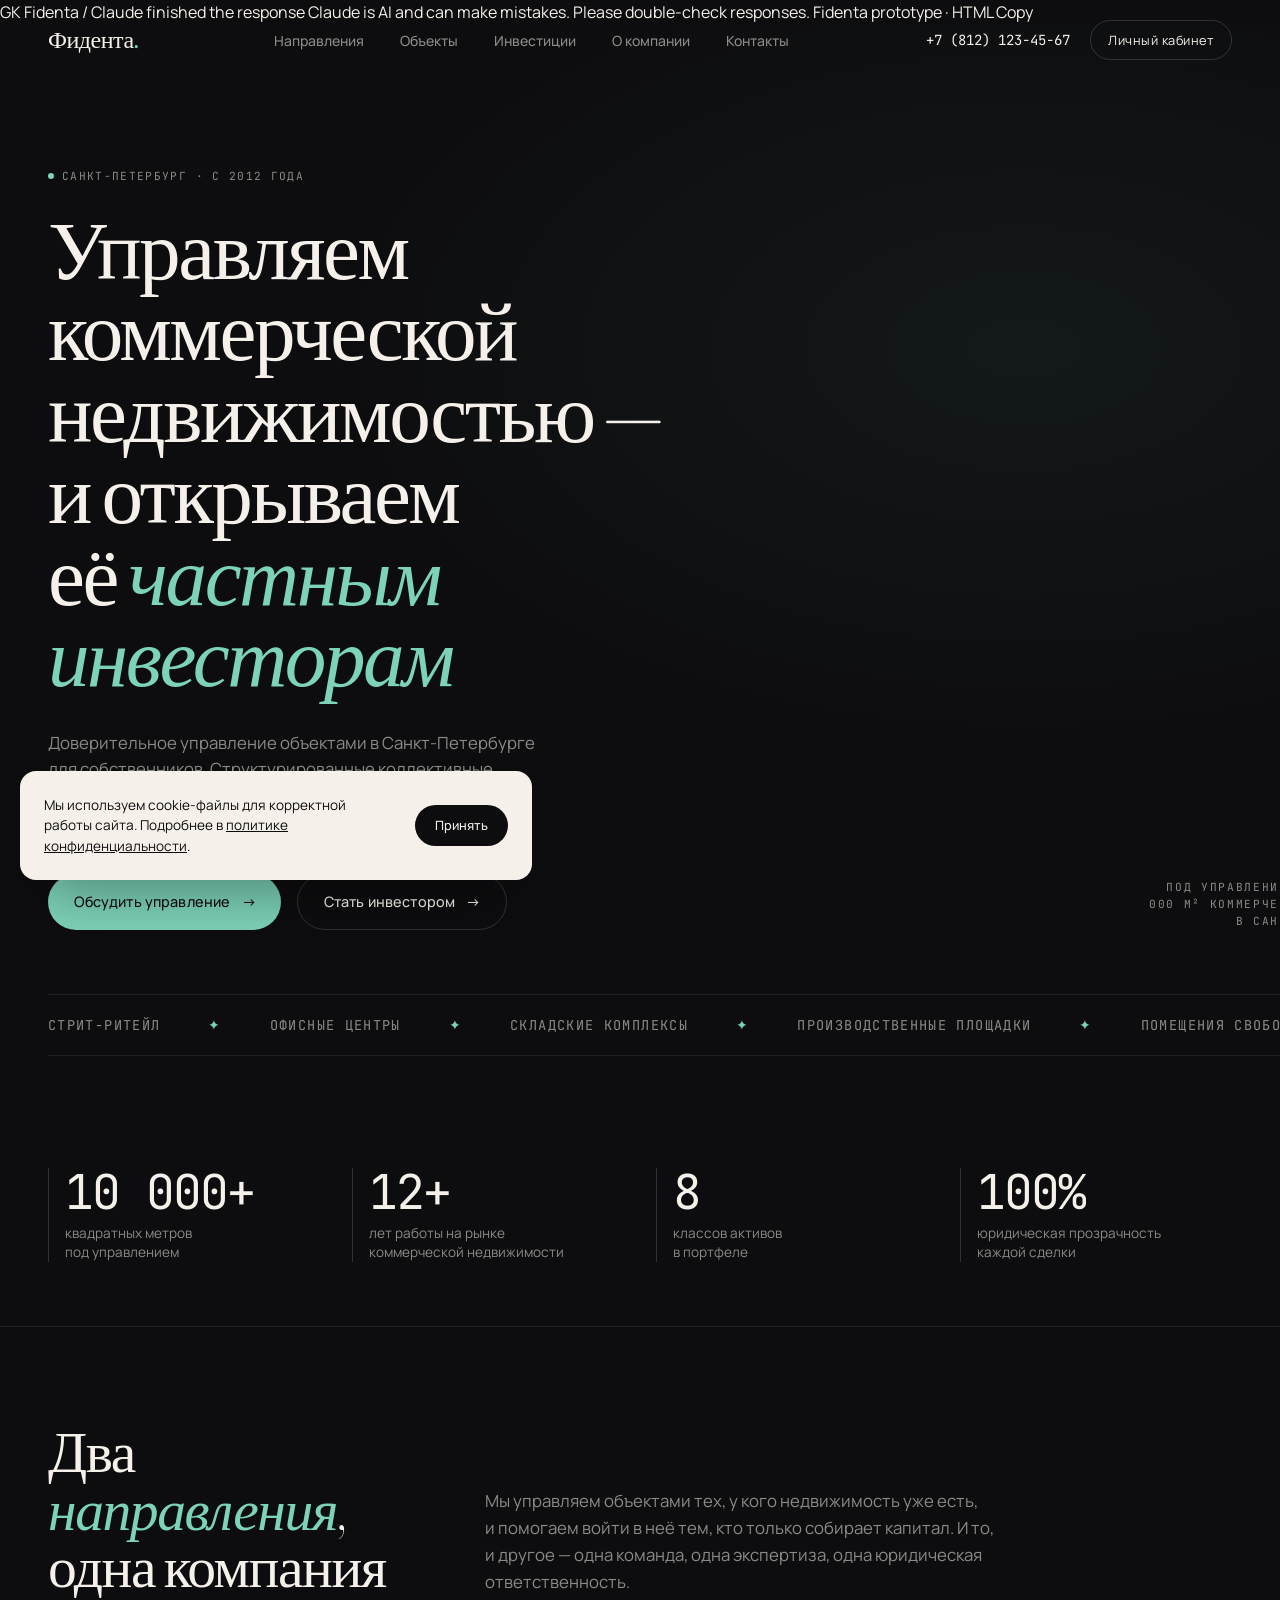
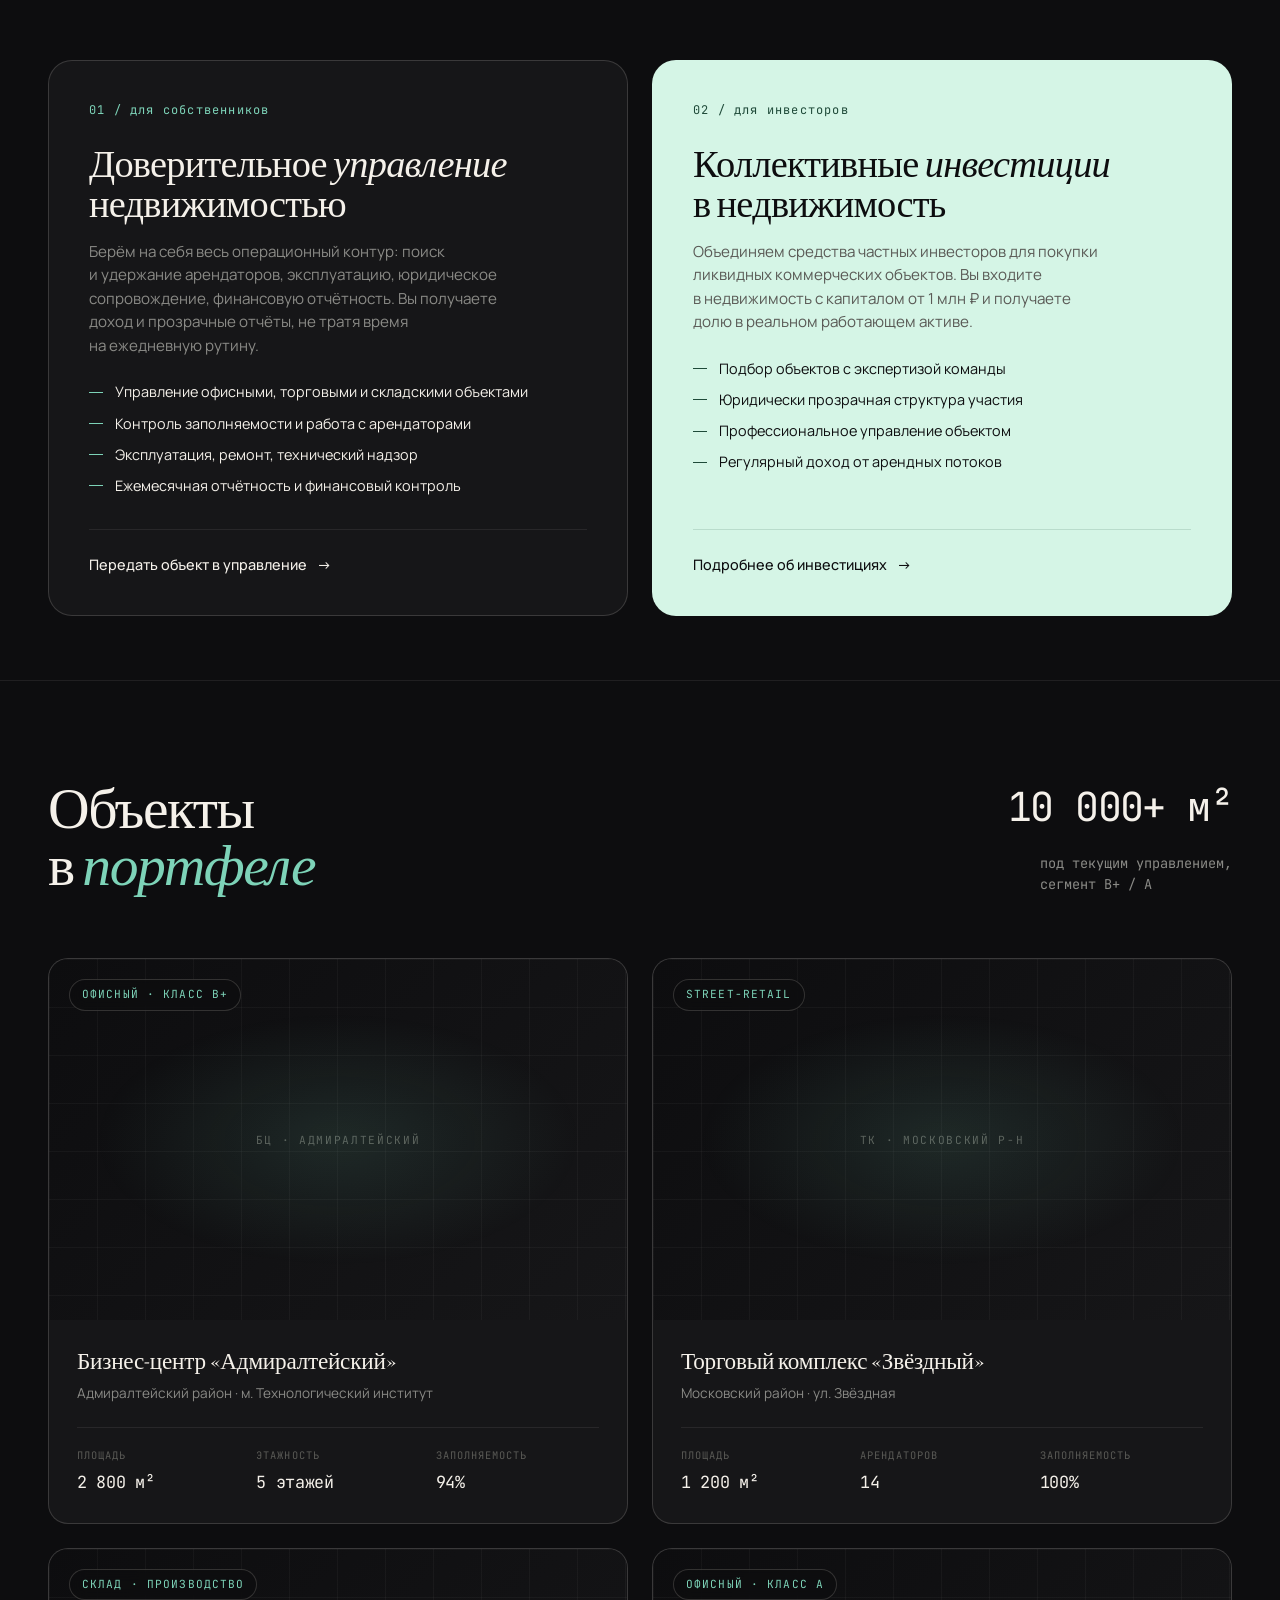
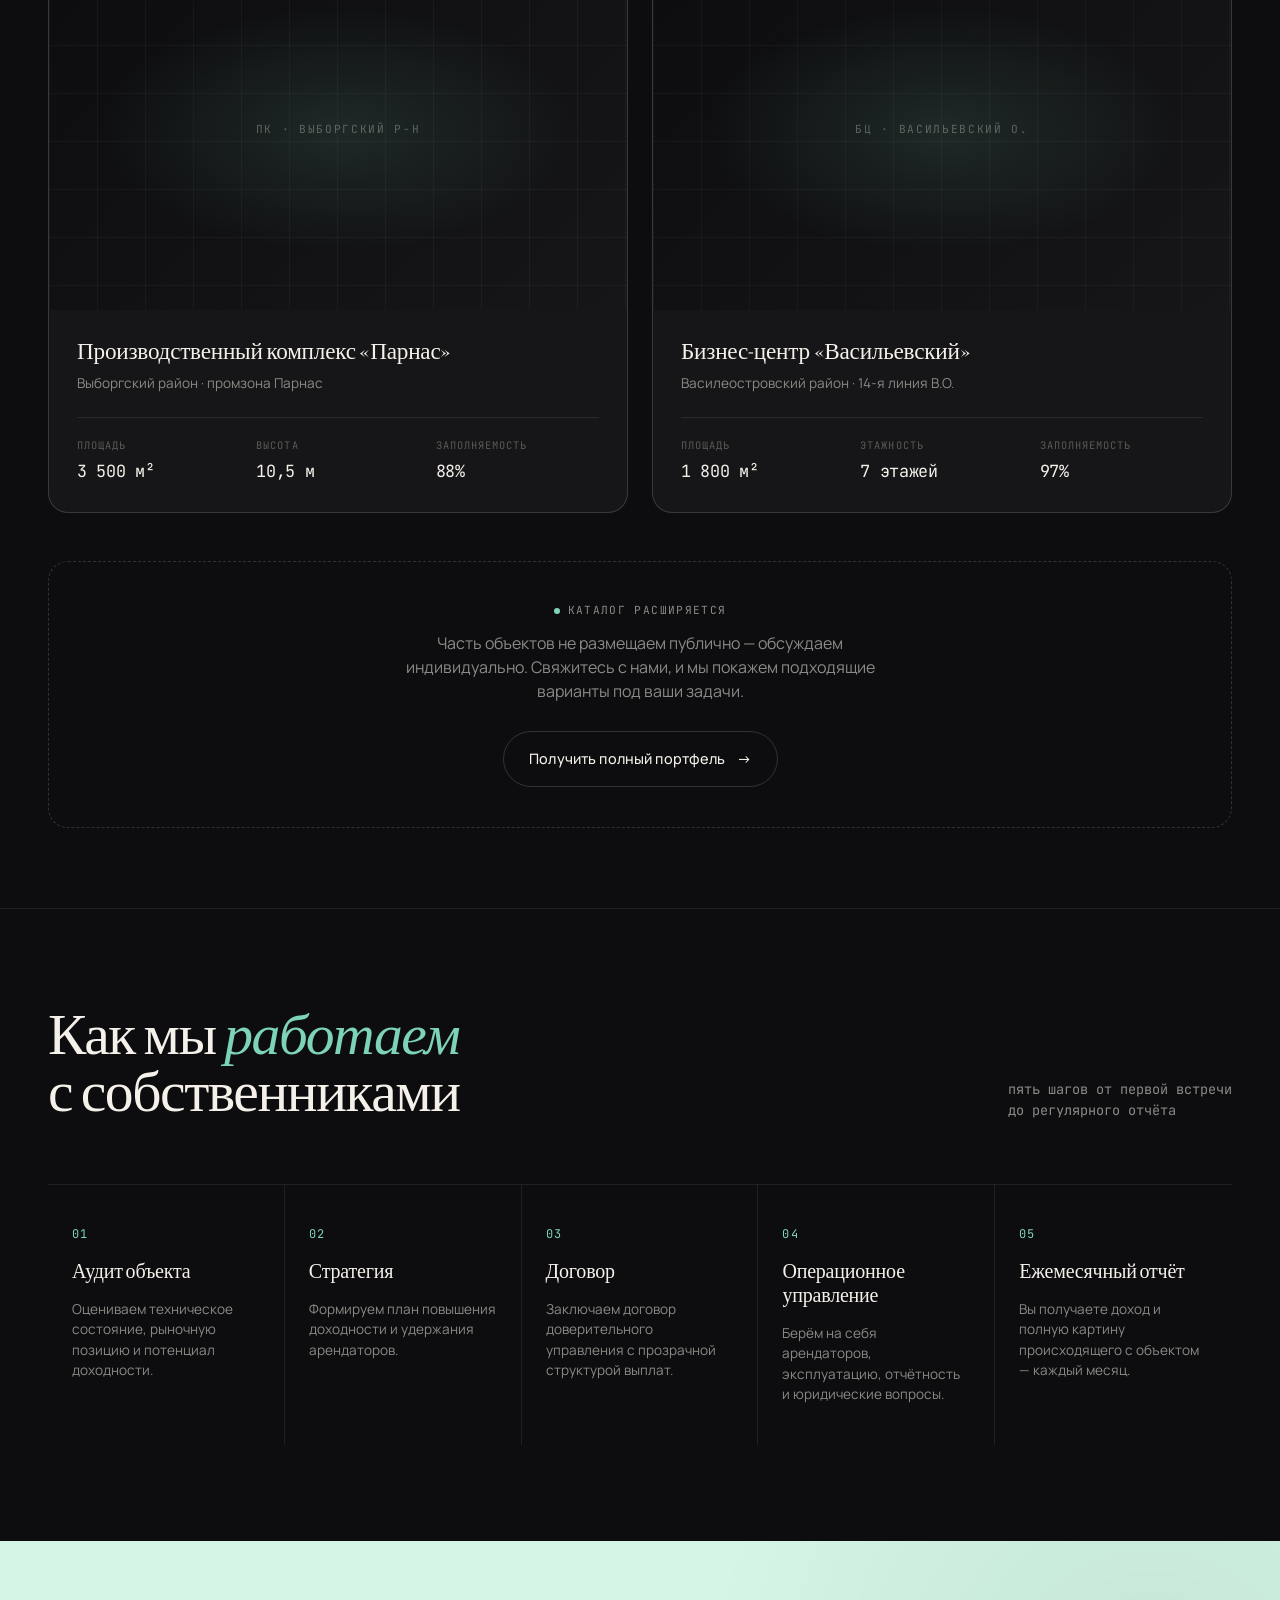
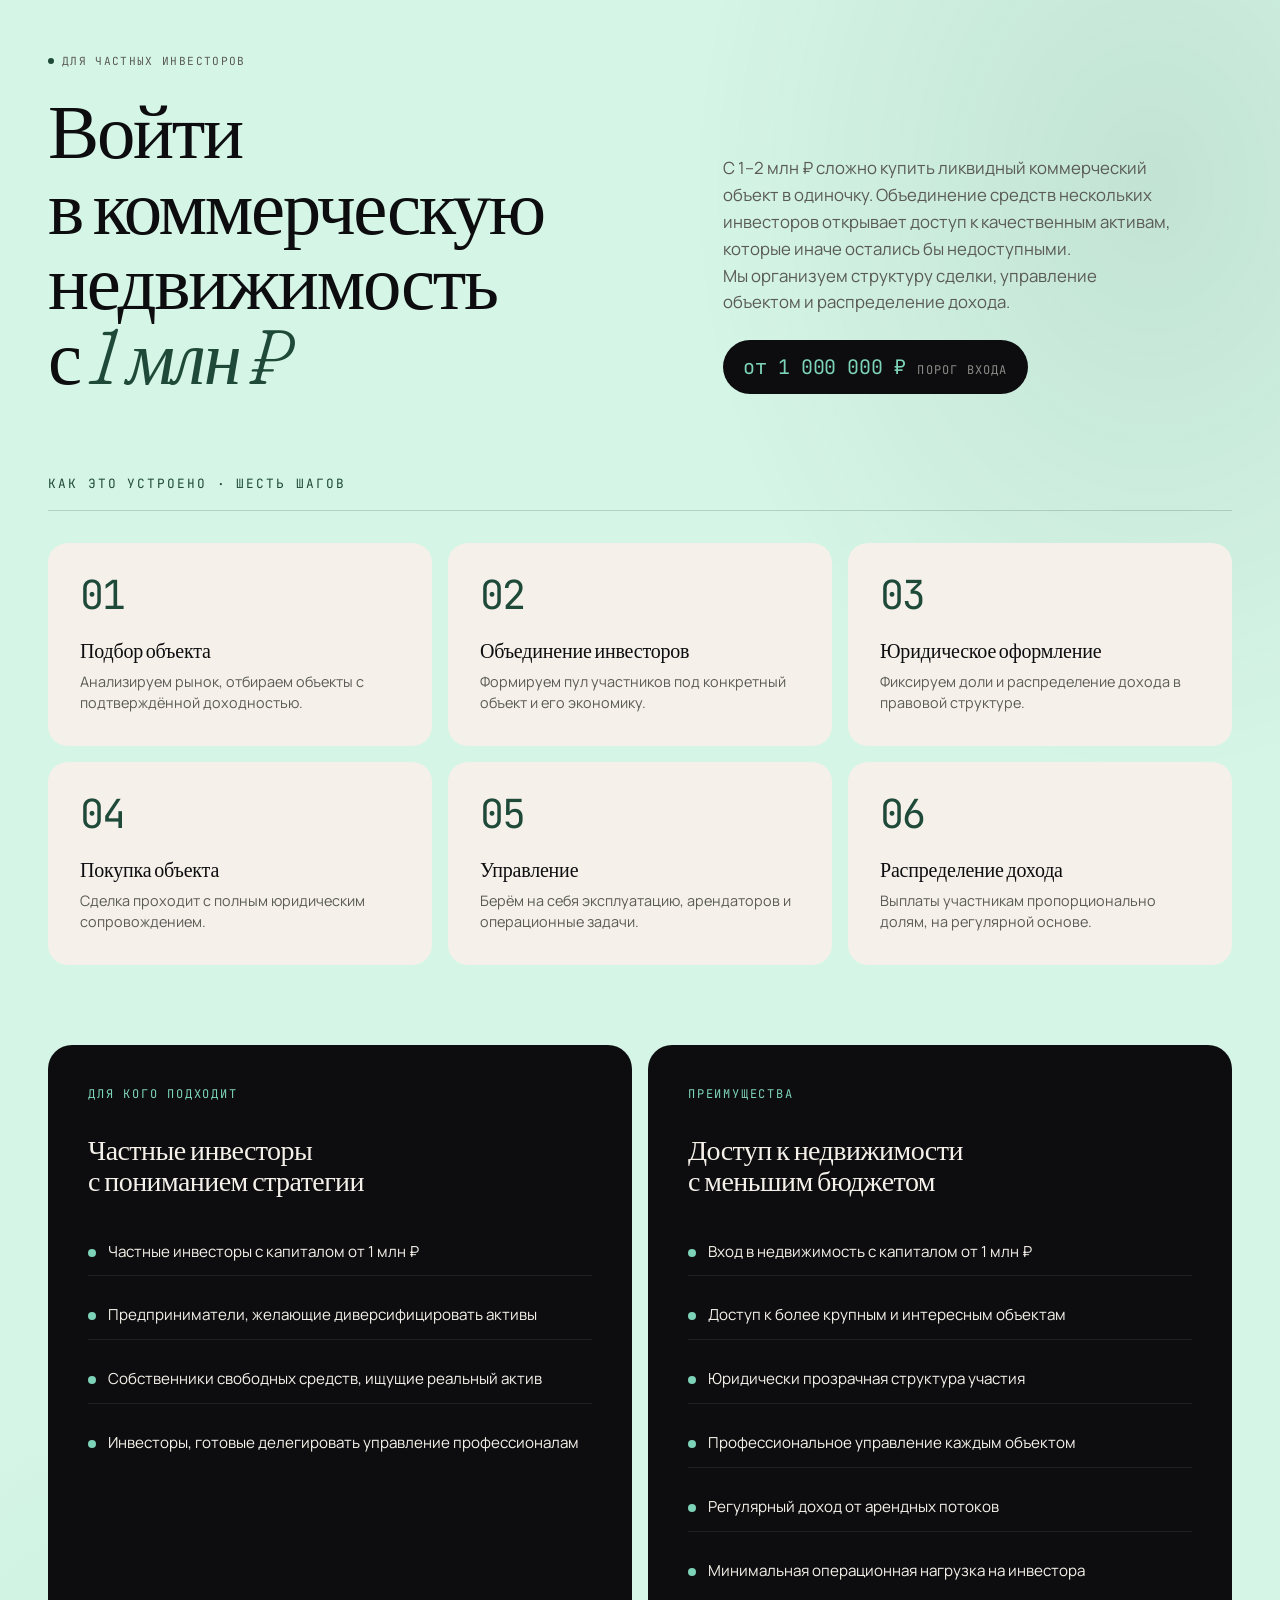
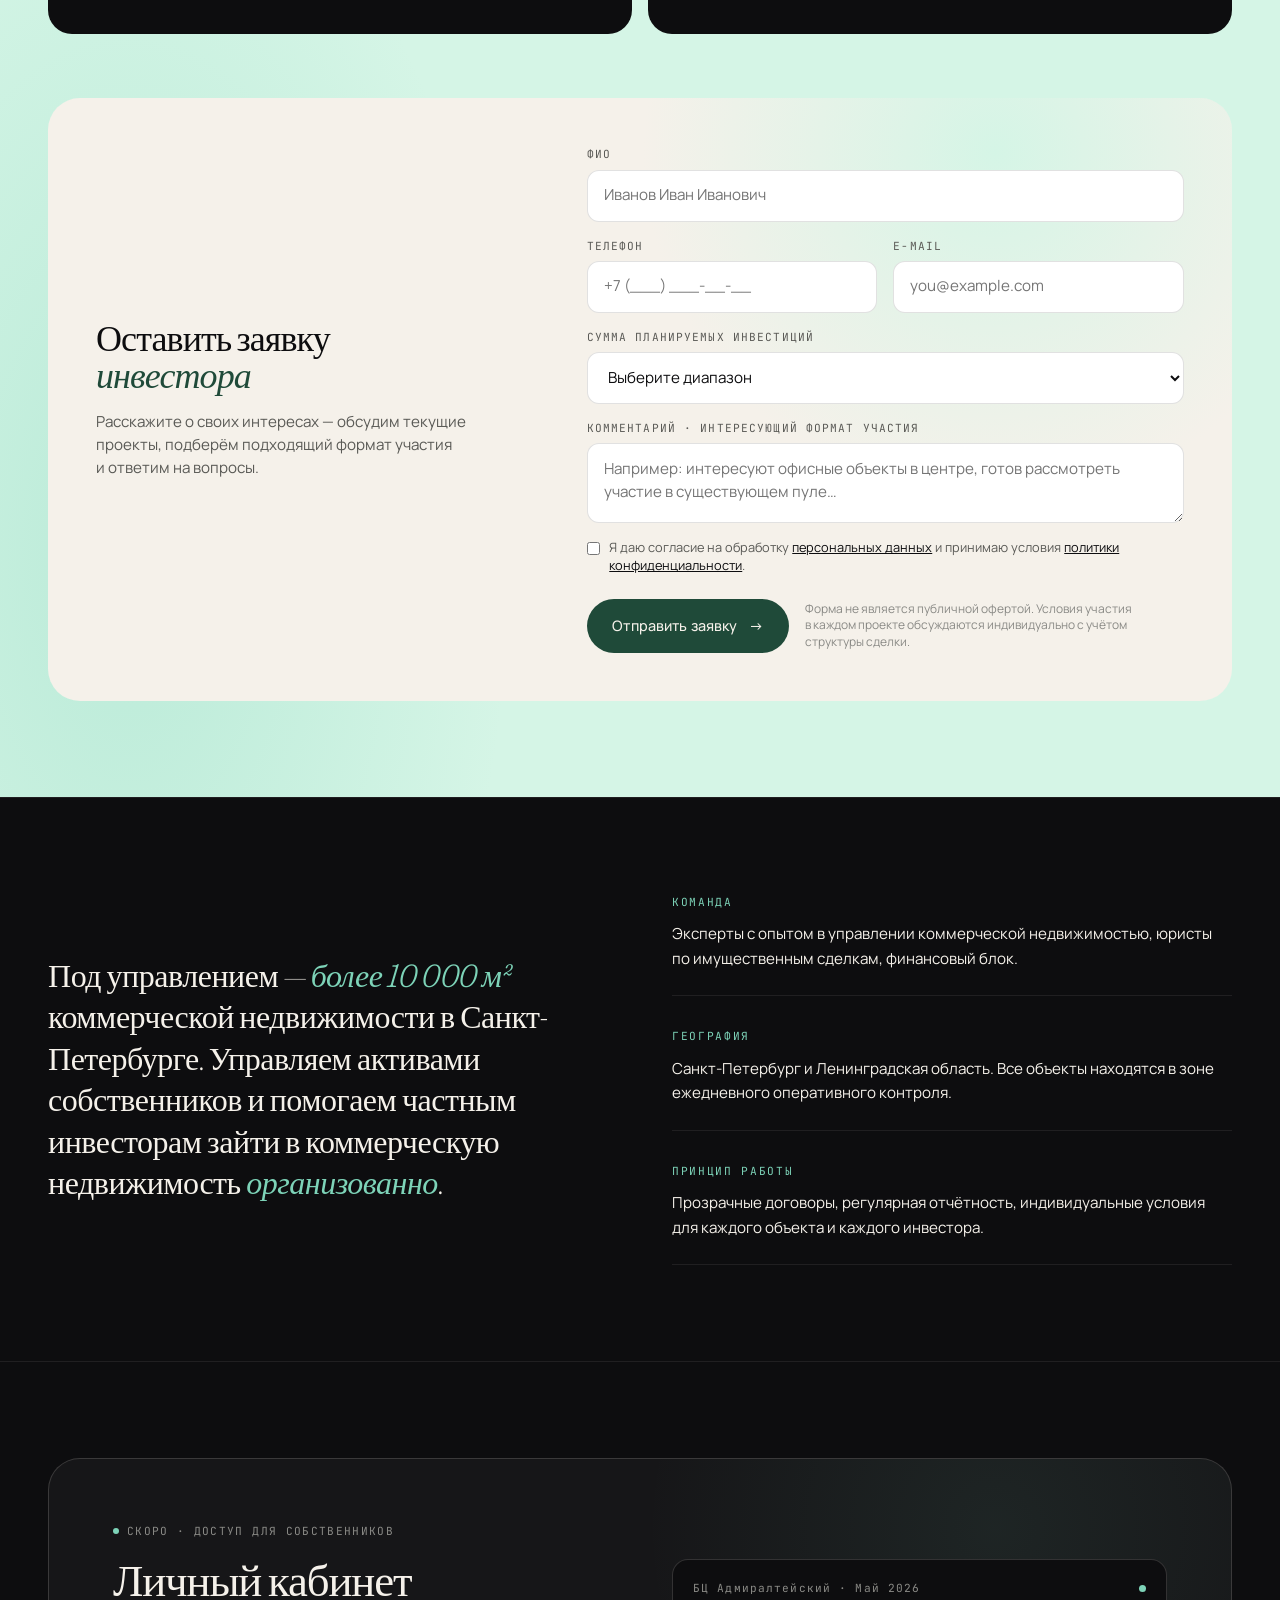
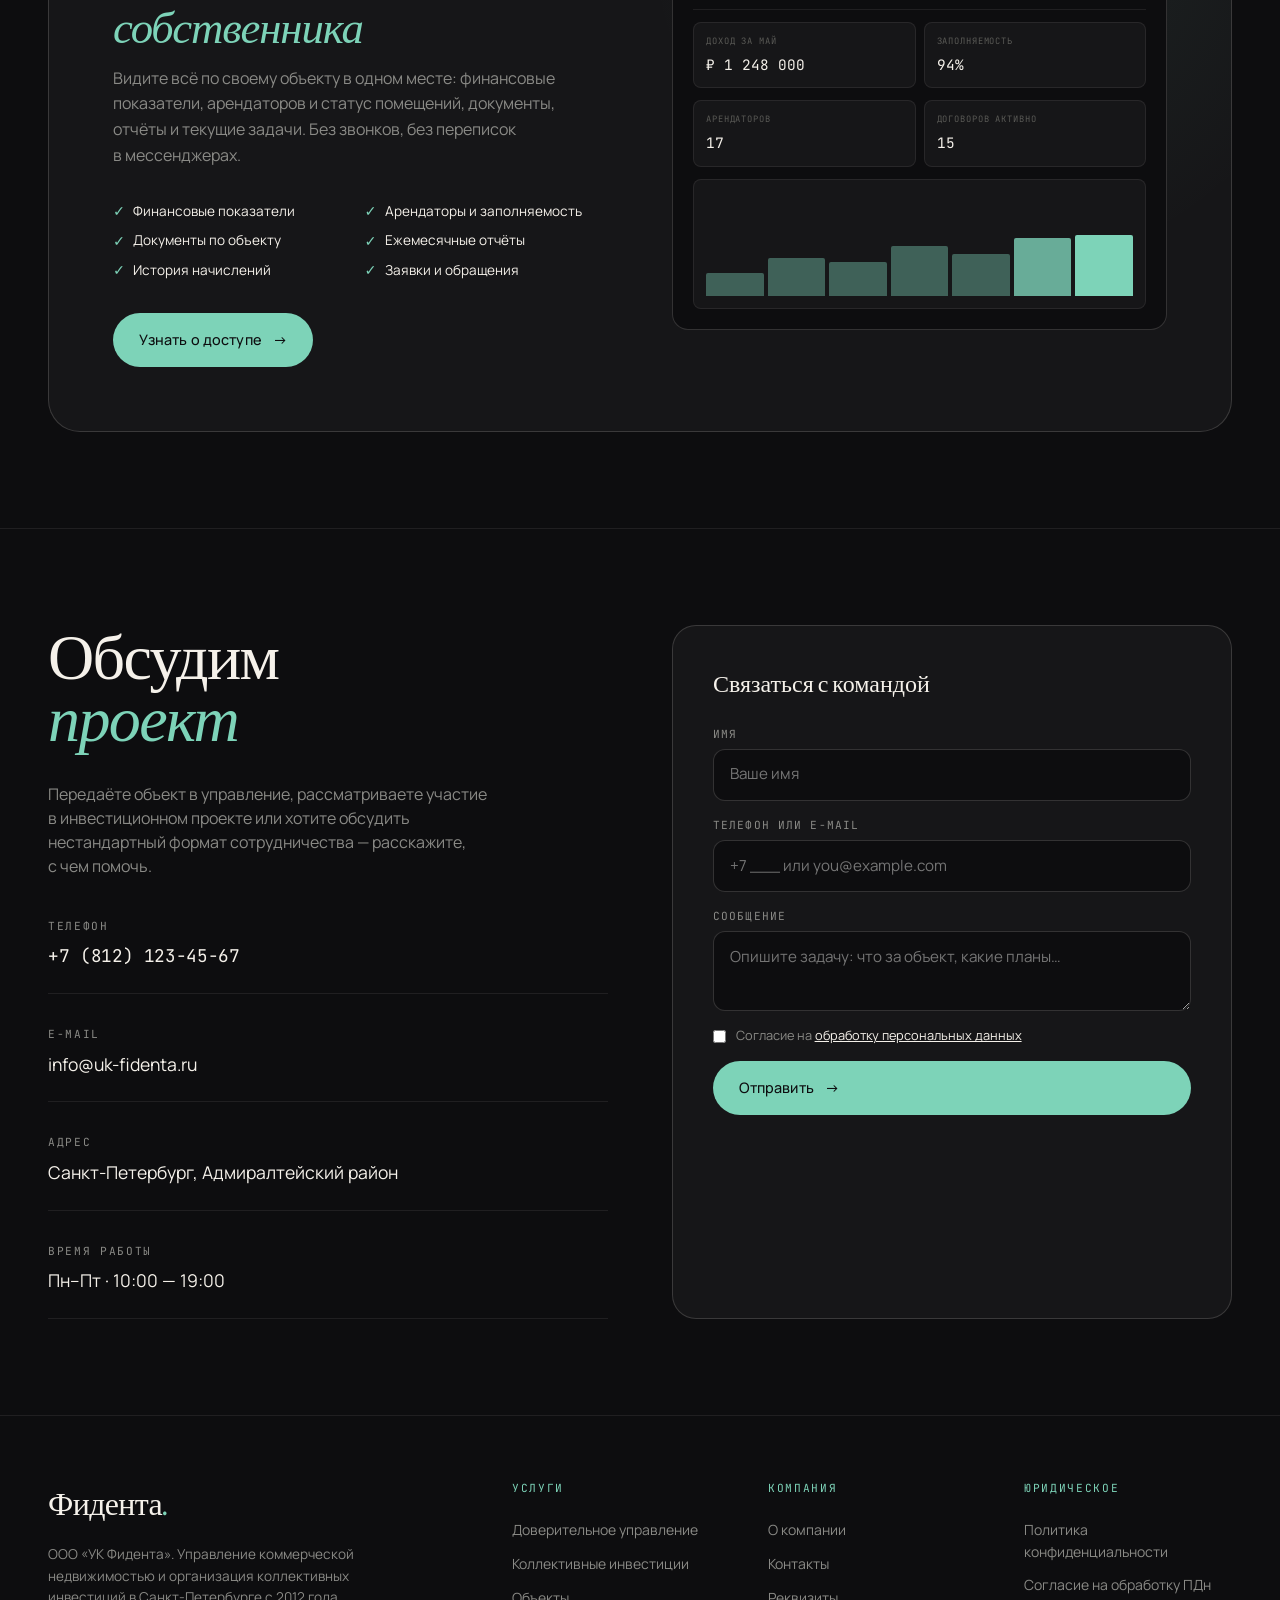
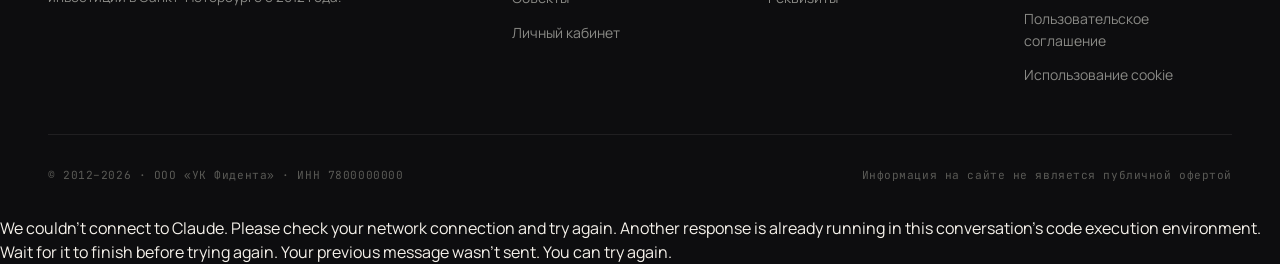
==== index.html @ 789eb93a "Add files via upload" ====
GK Fidenta
/
Claude finished the response





Claude is AI and can make mistakes. Please double-check responses.
Fidenta prototype · HTML
Copy

<!DOCTYPE html>
<html lang="ru">
<head>
<meta charset="UTF-8">
<meta name="viewport" content="width=device-width, initial-scale=1.0">
<title>Фидента — управление и инвестиции в коммерческую недвижимость СПб</title>
<meta name="description" content="ООО «УК Фидента». Доверительное управление коммерческой недвижимостью в Санкт-Петербурге. Под управлением — более 10 000 м². Коллективные инвестиции в недвижимость от 1 млн ₽.">
 
<link rel="preconnect" href="https://fonts.googleapis.com">
<link rel="preconnect" href="https://fonts.gstatic.com" crossorigin>
<link href="https://fonts.googleapis.com/css2?family=Fraunces:opsz,wght,SOFT@9..144,300..900,0..100&family=Manrope:wght@300;400;500;600;700&family=JetBrains+Mono:wght@400;500&display=swap" rel="stylesheet">
 
<style>
/* ============================================
   DESIGN TOKENS
   ============================================ */
:root {
  /* Base palette */
  --coal: #0d0d0f;
  --coal-soft: #161618;
  --coal-line: rgba(245, 241, 234, 0.08);
  --coal-line-strong: rgba(245, 241, 234, 0.16);
 
  --paper: #f5f1ea;
  --paper-dim: #ebe5d9;
  --paper-line: rgba(13, 13, 15, 0.1);
 
  /* Text */
  --fg-on-coal: #f5f1ea;
  --fg-on-coal-muted: #8a8a86;
  --fg-on-coal-dim: #5a5a56;
 
  --fg-on-paper: #0d0d0f;
  --fg-on-paper-muted: #5a5a56;
  --fg-on-paper-dim: #8a8a86;
 
  /* Mint accent */
  --mint: #B8F2D7;
  --mint-strong: #7DD3B8;
  --mint-deep: #1F4A39;
  --mint-bg: #d5f5e6;
 
  /* Typography */
  --font-display: 'Fraunces', Georgia, serif;
  --font-text: 'Manrope', system-ui, sans-serif;
  --font-mono: 'JetBrains Mono', 'Courier New', monospace;
 
  /* Sizing */
  --gutter: clamp(1.25rem, 4vw, 3rem);
  --max: 1440px;
}
 
/* ============================================
   RESET & BASE
   ============================================ */
*, *::before, *::after { box-sizing: border-box; margin: 0; padding: 0; }
html { scroll-behavior: smooth; -webkit-font-smoothing: antialiased; -moz-osx-font-smoothing: grayscale; }
body {
  font-family: var(--font-text);
  font-weight: 400;
  background: var(--coal);
  color: var(--fg-on-coal);
  line-height: 1.5;
  overflow-x: hidden;
}
img, svg { max-width: 100%; display: block; }
a { color: inherit; text-decoration: none; }
button { font: inherit; cursor: pointer; border: none; background: none; color: inherit; }
input, textarea { font: inherit; }
 
/* ============================================
   UTILITIES
   ============================================ */
.container { max-width: var(--max); margin: 0 auto; padding: 0 var(--gutter); }
.mono { font-family: var(--font-mono); font-feature-settings: "tnum" 1; letter-spacing: -0.02em; }
.serif { font-family: var(--font-display); }
 
.tag {
  display: inline-flex; align-items: center; gap: 0.5rem;
  font-family: var(--font-mono);
  font-size: 0.7rem;
  letter-spacing: 0.12em;
  text-transform: uppercase;
  color: var(--fg-on-coal-muted);
}
.tag::before {
  content: ""; width: 6px; height: 6px; border-radius: 50%;
  background: var(--mint-strong);
}
.tag--dark { color: var(--fg-on-paper-muted); }
.tag--dark::before { background: var(--mint-deep); }
 
/* ============================================
   FADE-IN ANIMATION (Intersection)
   ============================================ */
.reveal { opacity: 0; transform: translateY(24px); transition: opacity 0.9s cubic-bezier(0.16, 1, 0.3, 1), transform 0.9s cubic-bezier(0.16, 1, 0.3, 1); }
.reveal.is-visible { opacity: 1; transform: translateY(0); }
.reveal-delay-1 { transition-delay: 0.1s; }
.reveal-delay-2 { transition-delay: 0.2s; }
.reveal-delay-3 { transition-delay: 0.3s; }
.reveal-delay-4 { transition-delay: 0.4s; }
 
/* ============================================
   NAV
   ============================================ */
.nav {
  position: fixed; top: 0; left: 0; right: 0; z-index: 100;
  padding: 1.25rem var(--gutter);
  display: flex; align-items: center; justify-content: space-between;
  transition: background 0.4s ease, backdrop-filter 0.4s ease, padding 0.4s ease;
}
.nav.is-scrolled {
  background: rgba(13, 13, 15, 0.92);
  backdrop-filter: blur(20px);
  -webkit-backdrop-filter: blur(20px);
  padding: 1rem var(--gutter);
  border-bottom: 1px solid var(--coal-line);
}
.nav__logo {
  font-family: var(--font-display);
  font-weight: 500;
  font-size: 1.5rem;
  letter-spacing: -0.02em;
  font-variation-settings: "opsz" 144, "SOFT" 0;
}
.nav__logo span { color: var(--mint-strong); }
.nav__menu { display: flex; gap: 2.25rem; align-items: center; }
.nav__link {
  font-size: 0.875rem;
  color: var(--fg-on-coal-muted);
  font-weight: 500;
  position: relative;
  padding: 0.25rem 0;
  transition: color 0.25s ease;
}
.nav__link:hover { color: var(--fg-on-coal); }
.nav__link::after {
  content: "";
  position: absolute; bottom: 0; left: 0;
  width: 0; height: 1px;
  background: var(--mint-strong);
  transition: width 0.3s ease;
}
.nav__link:hover::after { width: 100%; }
.nav__right { display: flex; gap: 1.25rem; align-items: center; }
.nav__phone {
  font-family: var(--font-mono);
  font-size: 0.875rem;
  color: var(--fg-on-coal);
}
.nav__cta {
  padding: 0.6rem 1.1rem;
  border: 1px solid var(--coal-line-strong);
  border-radius: 100px;
  font-size: 0.8rem;
  letter-spacing: 0.04em;
  transition: all 0.3s ease;
}
.nav__cta:hover { background: var(--mint-strong); color: var(--coal); border-color: var(--mint-strong); }
 
.nav__burger { display: none; }
 
@media (max-width: 980px) {
  .nav__menu, .nav__phone { display: none; }
  .nav__burger {
    display: flex; flex-direction: column; gap: 5px; padding: 0.5rem;
  }
  .nav__burger span { width: 22px; height: 1.5px; background: var(--fg-on-coal); }
}
 
/* ============================================
   HERO
   ============================================ */
.hero {
  min-height: 100vh;
  padding-top: 7rem;
  padding-bottom: 3rem;
  display: flex; flex-direction: column; justify-content: space-between;
  position: relative;
  overflow: hidden;
}
.hero::before {
  content: ""; position: absolute; inset: 0;
  background: radial-gradient(ellipse 90% 60% at 80% 30%, rgba(125, 211, 184, 0.06), transparent 60%);
  pointer-events: none;
}
.hero__top {
  display: grid;
  grid-template-columns: 1.2fr 1fr;
  gap: 4rem;
  padding-top: 2rem;
  position: relative;
  z-index: 2;
}
.hero__headline {
  font-family: var(--font-display);
  font-weight: 300;
  font-size: clamp(2.5rem, 6.5vw, 6rem);
  line-height: 0.98;
  letter-spacing: -0.03em;
  font-variation-settings: "opsz" 144, "SOFT" 50;
}
.hero__headline em {
  font-style: italic;
  font-weight: 300;
  font-variation-settings: "opsz" 144, "SOFT" 100;
  color: var(--mint-strong);
}
.hero__sub {
  margin-top: 2rem;
  font-size: 1.05rem;
  line-height: 1.55;
  color: var(--fg-on-coal-muted);
  max-width: 32rem;
}
.hero__cta-row {
  margin-top: 2.5rem;
  display: flex; gap: 1rem; flex-wrap: wrap;
}
.btn {
  display: inline-flex; align-items: center; gap: 0.7rem;
  padding: 1rem 1.6rem;
  border-radius: 100px;
  font-size: 0.9rem;
  font-weight: 500;
  letter-spacing: 0.01em;
  transition: all 0.35s cubic-bezier(0.16, 1, 0.3, 1);
  position: relative;
  overflow: hidden;
}
.btn--primary { background: var(--mint-strong); color: var(--coal); }
.btn--primary:hover { background: var(--mint); transform: translateY(-2px); box-shadow: 0 12px 32px -8px rgba(125, 211, 184, 0.4); }
.btn--ghost { border: 1px solid var(--coal-line-strong); color: var(--fg-on-coal); }
.btn--ghost:hover { background: var(--fg-on-coal); color: var(--coal); border-color: var(--fg-on-coal); }
.btn__arrow { display: inline-block; transition: transform 0.3s ease; }
.btn:hover .btn__arrow { transform: translateX(4px); }
 
.hero__counter {
  display: flex; flex-direction: column; align-items: flex-end; justify-content: flex-end;
  text-align: right;
}
.hero__counter-num {
  font-family: var(--font-mono);
  font-weight: 500;
  font-size: clamp(3rem, 9vw, 8rem);
  letter-spacing: -0.06em;
  line-height: 1;
  color: var(--fg-on-coal);
}
.hero__counter-num sup {
  font-size: 0.4em;
  color: var(--mint-strong);
  vertical-align: super;
  margin-left: 0.1em;
}
.hero__counter-label {
  margin-top: 1rem;
  font-family: var(--font-mono);
  font-size: 0.7rem;
  letter-spacing: 0.15em;
  text-transform: uppercase;
  color: var(--fg-on-coal-muted);
  max-width: 16rem;
}
 
@media (max-width: 860px) {
  .hero__top { grid-template-columns: 1fr; gap: 3rem; }
  .hero__counter { align-items: flex-start; text-align: left; }
}
 
/* MARQUEE */
.marquee {
  position: relative; z-index: 2;
  margin-top: 4rem;
  padding: 1.25rem 0;
  border-top: 1px solid var(--coal-line);
  border-bottom: 1px solid var(--coal-line);
  overflow: hidden;
  display: flex;
  white-space: nowrap;
}
.marquee__track {
  display: flex; gap: 3rem;
  animation: marquee 40s linear infinite;
  flex-shrink: 0;
}
.marquee__item {
  font-family: var(--font-mono);
  font-size: 0.85rem;
  letter-spacing: 0.1em;
  text-transform: uppercase;
  color: var(--fg-on-coal-muted);
  display: flex; align-items: center; gap: 3rem;
}
.marquee__item::after {
  content: "✦";
  color: var(--mint-strong);
}
@keyframes marquee {
  from { transform: translateX(0); }
  to { transform: translateX(-50%); }
}
 
/* ============================================
   STATS BAR
   ============================================ */
.stats {
  padding: 4rem 0;
  border-bottom: 1px solid var(--coal-line);
}
.stats__grid {
  display: grid;
  grid-template-columns: repeat(4, 1fr);
  gap: 2rem;
}
.stat {
  display: flex; flex-direction: column; gap: 0.5rem;
  padding-left: 1rem;
  border-left: 1px solid var(--coal-line-strong);
}
.stat__num {
  font-family: var(--font-mono);
  font-size: clamp(2rem, 4vw, 3rem);
  letter-spacing: -0.04em;
  line-height: 1;
  color: var(--fg-on-coal);
}
.stat__label {
  font-size: 0.85rem;
  color: var(--fg-on-coal-muted);
  line-height: 1.4;
}
@media (max-width: 720px) { .stats__grid { grid-template-columns: repeat(2, 1fr); } }
 
/* ============================================
   DIRECTIONS SPLIT
   ============================================ */
.directions { padding: 6rem 0 4rem; }
.directions__intro {
  display: grid; grid-template-columns: 1fr 2fr;
  gap: 4rem;
  margin-bottom: 4rem;
  align-items: end;
}
.directions__title {
  font-family: var(--font-display);
  font-weight: 300;
  font-size: clamp(2rem, 4.5vw, 3.75rem);
  line-height: 1;
  letter-spacing: -0.025em;
  font-variation-settings: "opsz" 100;
}
.directions__title em {
  font-style: italic;
  color: var(--mint-strong);
  font-variation-settings: "opsz" 100, "SOFT" 100;
}
.directions__lead {
  color: var(--fg-on-coal-muted);
  font-size: 1.05rem;
  line-height: 1.6;
  max-width: 36rem;
}
.directions__grid {
  display: grid; grid-template-columns: 1fr 1fr;
  gap: 1.5rem;
}
.direction-card {
  position: relative;
  padding: 2.5rem;
  border: 1px solid var(--coal-line-strong);
  border-radius: 24px;
  min-height: 28rem;
  display: flex; flex-direction: column; justify-content: space-between;
  transition: all 0.5s cubic-bezier(0.16, 1, 0.3, 1);
  overflow: hidden;
  background: var(--coal-soft);
}
.direction-card::before {
  content: ""; position: absolute; inset: 0;
  background: radial-gradient(ellipse 80% 60% at 50% 0%, rgba(125, 211, 184, 0.08), transparent 70%);
  opacity: 0; transition: opacity 0.5s ease;
  pointer-events: none;
}
.direction-card:hover::before { opacity: 1; }
.direction-card:hover { transform: translateY(-4px); border-color: var(--mint-strong); }
.direction-card__num {
  font-family: var(--font-mono);
  font-size: 0.75rem;
  color: var(--mint-strong);
  letter-spacing: 0.1em;
  margin-bottom: 1.5rem;
}
.direction-card__title {
  font-family: var(--font-display);
  font-weight: 300;
  font-size: clamp(1.75rem, 3vw, 2.5rem);
  line-height: 1.05;
  letter-spacing: -0.02em;
  margin-bottom: 1rem;
  font-variation-settings: "opsz" 100, "SOFT" 50;
}
.direction-card__title em {
  font-style: italic;
  font-variation-settings: "opsz" 100, "SOFT" 100;
}
.direction-card__desc {
  color: var(--fg-on-coal-muted);
  font-size: 0.95rem;
  line-height: 1.55;
  max-width: 26rem;
}
.direction-card__bullets {
  margin-top: 1.5rem;
  list-style: none;
  display: flex; flex-direction: column; gap: 0.6rem;
}
.direction-card__bullets li {
  display: flex; align-items: flex-start; gap: 0.75rem;
  font-size: 0.9rem;
  color: var(--fg-on-coal);
}
.direction-card__bullets li::before {
  content: ""; width: 14px; height: 1px; background: var(--mint-strong); margin-top: 0.65rem; flex-shrink: 0;
}
.direction-card__footer {
  margin-top: 2rem;
  display: flex; align-items: center; justify-content: space-between;
  padding-top: 1.5rem;
  border-top: 1px solid var(--coal-line);
}
.direction-card__link {
  display: inline-flex; align-items: center; gap: 0.6rem;
  font-size: 0.9rem; font-weight: 500;
  color: var(--fg-on-coal);
  transition: color 0.3s ease;
}
.direction-card__link:hover { color: var(--mint-strong); }
.direction-card__link span { transition: transform 0.3s ease; }
.direction-card__link:hover span { transform: translateX(4px); }
 
.direction-card--mint {
  background: var(--mint-bg);
  border-color: transparent;
  color: var(--fg-on-paper);
}
.direction-card--mint::before {
  background: radial-gradient(ellipse 80% 60% at 50% 0%, rgba(31, 74, 57, 0.1), transparent 70%);
}
.direction-card--mint:hover { border-color: var(--mint-deep); transform: translateY(-4px); }
.direction-card--mint .direction-card__num { color: var(--mint-deep); }
.direction-card--mint .direction-card__desc { color: var(--fg-on-paper-muted); }
.direction-card--mint .direction-card__bullets li { color: var(--fg-on-paper); }
.direction-card--mint .direction-card__bullets li::before { background: var(--mint-deep); }
.direction-card--mint .direction-card__footer { border-color: rgba(31, 74, 57, 0.15); }
.direction-card--mint .direction-card__link { color: var(--fg-on-paper); }
.direction-card--mint .direction-card__link:hover { color: var(--mint-deep); }
 
@media (max-width: 860px) {
  .directions__intro { grid-template-columns: 1fr; gap: 2rem; }
  .directions__grid { grid-template-columns: 1fr; }
}
 
/* ============================================
   OBJECTS
   ============================================ */
.objects {
  padding: 6rem 0 5rem;
  border-top: 1px solid var(--coal-line);
}
.section-header {
  display: grid; grid-template-columns: 1fr 1fr;
  gap: 4rem;
  margin-bottom: 4rem;
  align-items: end;
}
.section-header__title {
  font-family: var(--font-display);
  font-weight: 300;
  font-size: clamp(2rem, 4.5vw, 3.75rem);
  line-height: 1;
  letter-spacing: -0.025em;
  font-variation-settings: "opsz" 100;
}
.section-header__title em {
  font-style: italic;
  color: var(--mint-strong);
  font-variation-settings: "opsz" 100, "SOFT" 100;
}
.section-header__meta {
  display: flex; flex-direction: column; gap: 1rem; align-items: flex-end;
  font-family: var(--font-mono);
  font-size: 0.85rem;
  color: var(--fg-on-coal-muted);
}
.section-header__meta-num {
  font-size: 2.5rem;
  color: var(--fg-on-coal);
  letter-spacing: -0.04em;
}
 
.objects__grid {
  display: grid;
  grid-template-columns: repeat(2, 1fr);
  gap: 1.5rem;
}
.object-card {
  position: relative;
  border: 1px solid var(--coal-line-strong);
  border-radius: 20px;
  overflow: hidden;
  background: var(--coal-soft);
  transition: all 0.5s cubic-bezier(0.16, 1, 0.3, 1);
  cursor: pointer;
}
.object-card:hover { transform: translateY(-4px); border-color: var(--mint-strong); }
.object-card__visual {
  aspect-ratio: 16 / 10;
  background:
    linear-gradient(135deg, var(--coal) 0%, var(--coal-soft) 100%);
  position: relative;
  overflow: hidden;
}
.object-card__visual::before {
  content: ""; position: absolute; inset: 0;
  background-image:
    linear-gradient(rgba(245, 241, 234, 0.04) 1px, transparent 1px),
    linear-gradient(90deg, rgba(245, 241, 234, 0.04) 1px, transparent 1px);
  background-size: 48px 48px;
}
.object-card__visual::after {
  content: ""; position: absolute; inset: 0;
  background: radial-gradient(ellipse 60% 50% at 50% 50%, rgba(125, 211, 184, 0.12), transparent 70%);
}
.object-card__visual-icon {
  position: absolute; top: 50%; left: 50%; transform: translate(-50%, -50%);
  font-family: var(--font-mono);
  font-size: 0.7rem;
  letter-spacing: 0.15em;
  color: var(--fg-on-coal-dim);
  text-transform: uppercase;
}
.object-card__badge {
  position: absolute; top: 1.25rem; left: 1.25rem;
  padding: 0.4rem 0.75rem;
  background: rgba(13, 13, 15, 0.7);
  backdrop-filter: blur(8px);
  border: 1px solid var(--coal-line-strong);
  border-radius: 100px;
  font-family: var(--font-mono);
  font-size: 0.7rem;
  letter-spacing: 0.1em;
  text-transform: uppercase;
  color: var(--mint-strong);
}
.object-card__body { padding: 1.75rem; }
.object-card__title {
  font-family: var(--font-display);
  font-weight: 400;
  font-size: 1.45rem;
  line-height: 1.15;
  letter-spacing: -0.01em;
  margin-bottom: 0.5rem;
  font-variation-settings: "opsz" 100;
}
.object-card__address {
  font-size: 0.85rem;
  color: var(--fg-on-coal-muted);
  margin-bottom: 1.5rem;
}
.object-card__stats {
  display: grid; grid-template-columns: repeat(3, 1fr);
  gap: 1rem;
  padding-top: 1.25rem;
  border-top: 1px solid var(--coal-line);
}
.object-card__stat-label {
  font-family: var(--font-mono);
  font-size: 0.65rem;
  letter-spacing: 0.1em;
  text-transform: uppercase;
  color: var(--fg-on-coal-dim);
  margin-bottom: 0.35rem;
}
.object-card__stat-val {
  font-family: var(--font-mono);
  font-size: 1.05rem;
  color: var(--fg-on-coal);
  letter-spacing: -0.02em;
}
 
.objects__footer {
  margin-top: 3rem;
  padding: 2.5rem;
  border: 1px dashed var(--coal-line-strong);
  border-radius: 20px;
  text-align: center;
  display: flex; flex-direction: column; gap: 0.75rem; align-items: center;
}
.objects__footer-text {
  color: var(--fg-on-coal-muted);
  max-width: 32rem;
}
@media (max-width: 720px) {
  .section-header { grid-template-columns: 1fr; gap: 1.5rem; }
  .section-header__meta { align-items: flex-start; }
  .objects__grid { grid-template-columns: 1fr; }
}
 
/* ============================================
   HOW IT WORKS
   ============================================ */
.how {
  padding: 6rem 0;
  border-top: 1px solid var(--coal-line);
}
.how__steps {
  display: grid;
  grid-template-columns: repeat(5, 1fr);
  gap: 0;
  border-top: 1px solid var(--coal-line);
}
.step {
  padding: 2.5rem 1.5rem;
  border-right: 1px solid var(--coal-line);
  display: flex; flex-direction: column; gap: 1rem;
  transition: background 0.4s ease;
}
.step:last-child { border-right: none; }
.step:hover { background: var(--coal-soft); }
.step__num {
  font-family: var(--font-mono);
  font-size: 0.75rem;
  letter-spacing: 0.1em;
  color: var(--mint-strong);
}
.step__title {
  font-family: var(--font-display);
  font-weight: 400;
  font-size: 1.25rem;
  line-height: 1.2;
  letter-spacing: -0.01em;
  font-variation-settings: "opsz" 100;
}
.step__desc {
  font-size: 0.85rem;
  color: var(--fg-on-coal-muted);
  line-height: 1.5;
}
@media (max-width: 980px) {
  .how__steps { grid-template-columns: 1fr 1fr; }
  .step { border-bottom: 1px solid var(--coal-line); }
  .step:nth-child(odd) { border-right: 1px solid var(--coal-line); }
  .step:nth-child(even) { border-right: none; }
}
@media (max-width: 560px) {
  .how__steps { grid-template-columns: 1fr; }
  .step { border-right: none; }
}
 
/* ============================================
   INVESTMENTS — MINT SECTION
   ============================================ */
.invest {
  background: var(--mint-bg);
  color: var(--fg-on-paper);
  padding: 7rem 0 6rem;
  position: relative;
  overflow: hidden;
}
.invest::before {
  content: ""; position: absolute; inset: 0;
  background-image:
    radial-gradient(ellipse 60% 40% at 90% 10%, rgba(31, 74, 57, 0.1), transparent 60%),
    radial-gradient(ellipse 50% 50% at 10% 90%, rgba(125, 211, 184, 0.3), transparent 60%);
  pointer-events: none;
}
.invest__inner { position: relative; z-index: 2; }
.invest__lead {
  display: grid; grid-template-columns: 1.2fr 1fr;
  gap: 4rem;
  margin-bottom: 5rem;
  align-items: end;
}
.invest__title {
  font-family: var(--font-display);
  font-weight: 300;
  font-size: clamp(2.5rem, 6vw, 5rem);
  line-height: 0.98;
  letter-spacing: -0.03em;
  font-variation-settings: "opsz" 144, "SOFT" 50;
}
.invest__title em {
  font-style: italic;
  color: var(--mint-deep);
  font-variation-settings: "opsz" 144, "SOFT" 100;
}
.invest__desc {
  font-size: 1.05rem;
  line-height: 1.6;
  color: var(--fg-on-paper-muted);
  max-width: 28rem;
}
.invest__min {
  margin-top: 1.5rem;
  display: inline-flex; align-items: baseline; gap: 0.75rem;
  padding: 0.75rem 1.25rem;
  background: var(--coal);
  color: var(--fg-on-coal);
  border-radius: 100px;
}
.invest__min-num {
  font-family: var(--font-mono);
  font-size: 1.25rem;
  color: var(--mint-strong);
  letter-spacing: -0.02em;
}
.invest__min-label {
  font-family: var(--font-mono);
  font-size: 0.75rem;
  letter-spacing: 0.1em;
  text-transform: uppercase;
  color: var(--fg-on-coal-muted);
}
 
.invest__how {
  margin-bottom: 5rem;
}
.invest__how-title {
  font-family: var(--font-mono);
  font-size: 0.8rem;
  letter-spacing: 0.15em;
  text-transform: uppercase;
  color: var(--mint-deep);
  margin-bottom: 2rem;
  padding-bottom: 1rem;
  border-bottom: 1px solid rgba(31, 74, 57, 0.2);
}
.invest__how-grid {
  display: grid;
  grid-template-columns: repeat(3, 1fr);
  gap: 1rem;
}
.invest-step {
  background: var(--paper);
  padding: 2rem;
  border-radius: 20px;
  position: relative;
  transition: transform 0.4s ease;
}
.invest-step:hover { transform: translateY(-4px); }
.invest-step__num {
  font-family: var(--font-mono);
  font-size: 2.5rem;
  color: var(--mint-deep);
  letter-spacing: -0.04em;
  line-height: 1;
  margin-bottom: 1.5rem;
}
.invest-step__title {
  font-family: var(--font-display);
  font-weight: 400;
  font-size: 1.25rem;
  line-height: 1.2;
  letter-spacing: -0.01em;
  margin-bottom: 0.5rem;
  font-variation-settings: "opsz" 100;
}
.invest-step__desc {
  font-size: 0.9rem;
  color: var(--fg-on-paper-muted);
  line-height: 1.5;
}
 
.invest__cols {
  display: grid; grid-template-columns: 1fr 1fr;
  gap: 1rem;
  margin-bottom: 4rem;
}
.invest-block {
  background: var(--coal);
  color: var(--fg-on-coal);
  padding: 2.5rem;
  border-radius: 24px;
}
.invest-block__label {
  font-family: var(--font-mono);
  font-size: 0.75rem;
  letter-spacing: 0.15em;
  text-transform: uppercase;
  color: var(--mint-strong);
  margin-bottom: 2rem;
}
.invest-block__title {
  font-family: var(--font-display);
  font-weight: 300;
  font-size: 1.75rem;
  line-height: 1.1;
  letter-spacing: -0.02em;
  margin-bottom: 2rem;
  font-variation-settings: "opsz" 100, "SOFT" 50;
}
.invest-block__list {
  list-style: none;
  display: flex; flex-direction: column; gap: 1rem;
}
.invest-block__list li {
  display: flex; align-items: flex-start; gap: 0.75rem;
  padding: 0.75rem 0;
  border-bottom: 1px solid var(--coal-line);
  font-size: 0.95rem;
}
.invest-block__list li:last-child { border-bottom: none; }
.invest-block__list li::before {
  content: ""; flex-shrink: 0;
  width: 8px; height: 8px; border-radius: 50%;
  background: var(--mint-strong);
  margin-top: 0.5rem;
}
 
/* INVEST FORM */
.invest-form {
  background: var(--paper);
  padding: 3rem;
  border-radius: 32px;
  display: grid; grid-template-columns: 1fr 1.4fr;
  gap: 4rem;
  align-items: center;
  position: relative;
  overflow: hidden;
}
.invest-form::before {
  content: ""; position: absolute; top: -50%; right: -10%;
  width: 60%; aspect-ratio: 1;
  background: radial-gradient(circle, var(--mint-bg), transparent 70%);
  pointer-events: none;
}
.invest-form__lead { position: relative; z-index: 2; }
.invest-form__title {
  font-family: var(--font-display);
  font-weight: 300;
  font-size: 2.25rem;
  line-height: 1.05;
  letter-spacing: -0.025em;
  margin-bottom: 1rem;
  font-variation-settings: "opsz" 100, "SOFT" 50;
}
.invest-form__title em {
  font-style: italic;
  color: var(--mint-deep);
  font-variation-settings: "opsz" 100, "SOFT" 100;
}
.invest-form__sub {
  color: var(--fg-on-paper-muted);
  font-size: 0.95rem;
  line-height: 1.5;
}
.invest-form__form {
  display: grid; grid-template-columns: 1fr 1fr;
  gap: 1rem;
  position: relative; z-index: 2;
}
.field {
  display: flex; flex-direction: column; gap: 0.4rem;
}
.field--full { grid-column: 1 / -1; }
.field__label {
  font-family: var(--font-mono);
  font-size: 0.7rem;
  letter-spacing: 0.1em;
  text-transform: uppercase;
  color: var(--fg-on-paper-muted);
}
.field__input, .field__select, .field__textarea {
  padding: 0.85rem 1rem;
  border: 1px solid rgba(13, 13, 15, 0.12);
  border-radius: 12px;
  background: white;
  font-size: 0.95rem;
  color: var(--fg-on-paper);
  transition: border-color 0.25s ease, box-shadow 0.25s ease;
  font-family: var(--font-text);
}
.field__input:focus, .field__select:focus, .field__textarea:focus {
  outline: none;
  border-color: var(--mint-deep);
  box-shadow: 0 0 0 3px rgba(31, 74, 57, 0.1);
}
.field__textarea { min-height: 80px; resize: vertical; }
.field__checkbox {
  display: flex; align-items: flex-start; gap: 0.6rem;
  font-size: 0.8rem;
  color: var(--fg-on-paper-muted);
  line-height: 1.4;
}
.field__checkbox input { margin-top: 0.2rem; }
.field__checkbox a { text-decoration: underline; color: var(--fg-on-paper); }
.invest-form__submit {
  grid-column: 1 / -1;
  display: flex; align-items: center; justify-content: space-between;
  gap: 1rem;
  flex-wrap: wrap;
  margin-top: 0.5rem;
}
.btn--invest {
  background: var(--mint-deep);
  color: var(--paper);
}
.btn--invest:hover { background: var(--coal); }
.invest-form__disclaimer {
  flex: 1; min-width: 280px;
  font-size: 0.75rem;
  color: var(--fg-on-paper-dim);
  line-height: 1.4;
}
 
@media (max-width: 980px) {
  .invest__lead { grid-template-columns: 1fr; gap: 2rem; }
  .invest__how-grid { grid-template-columns: 1fr; }
  .invest__cols { grid-template-columns: 1fr; }
  .invest-form { grid-template-columns: 1fr; padding: 2rem; gap: 2rem; }
  .invest-form__form { grid-template-columns: 1fr; }
}
 
/* ============================================
   ABOUT
   ============================================ */
.about {
  padding: 6rem 0;
  border-top: 1px solid var(--coal-line);
}
.about__grid {
  display: grid; grid-template-columns: 1fr 1fr;
  gap: 4rem;
  align-items: center;
}
.about__copy {
  font-family: var(--font-display);
  font-weight: 300;
  font-size: clamp(1.5rem, 2.5vw, 2rem);
  line-height: 1.3;
  letter-spacing: -0.015em;
  font-variation-settings: "opsz" 100;
}
.about__copy em {
  font-style: italic;
  color: var(--mint-strong);
  font-variation-settings: "opsz" 100, "SOFT" 100;
}
.about__details {
  display: flex; flex-direction: column; gap: 2rem;
}
.about__detail {
  padding-bottom: 1.5rem;
  border-bottom: 1px solid var(--coal-line);
}
.about__detail-label {
  font-family: var(--font-mono);
  font-size: 0.7rem;
  letter-spacing: 0.15em;
  text-transform: uppercase;
  color: var(--mint-strong);
  margin-bottom: 0.75rem;
}
.about__detail-text {
  font-size: 0.95rem;
  line-height: 1.6;
  color: var(--fg-on-coal);
}
@media (max-width: 860px) { .about__grid { grid-template-columns: 1fr; gap: 2rem; } }
 
/* ============================================
   LK TEASER
   ============================================ */
.lk {
  padding: 6rem 0;
  border-top: 1px solid var(--coal-line);
}
.lk__inner {
  background: var(--coal-soft);
  border: 1px solid var(--coal-line-strong);
  border-radius: 32px;
  padding: 4rem;
  display: grid; grid-template-columns: 1fr 1fr;
  gap: 4rem;
  align-items: center;
  position: relative;
  overflow: hidden;
}
.lk__inner::before {
  content: ""; position: absolute; top: -50%; right: -10%;
  width: 60%; aspect-ratio: 1;
  background: radial-gradient(circle, rgba(125, 211, 184, 0.08), transparent 70%);
  pointer-events: none;
}
.lk__content { position: relative; z-index: 2; }
.lk__title {
  font-family: var(--font-display);
  font-weight: 300;
  font-size: clamp(2rem, 3.5vw, 3rem);
  line-height: 1.05;
  letter-spacing: -0.025em;
  margin: 1rem 0;
  font-variation-settings: "opsz" 100, "SOFT" 50;
}
.lk__title em {
  font-style: italic;
  color: var(--mint-strong);
  font-variation-settings: "opsz" 100, "SOFT" 100;
}
.lk__desc {
  color: var(--fg-on-coal-muted);
  font-size: 1rem;
  line-height: 1.6;
  margin-bottom: 2rem;
  max-width: 28rem;
}
.lk__features {
  display: grid; grid-template-columns: 1fr 1fr;
  gap: 0.5rem;
  margin-bottom: 2rem;
}
.lk__feature {
  font-size: 0.85rem;
  color: var(--fg-on-coal);
  display: flex; align-items: center; gap: 0.5rem;
}
.lk__feature::before {
  content: "✓"; color: var(--mint-strong); font-size: 0.9rem;
}
 
.lk__preview {
  position: relative;
  aspect-ratio: 4 / 3;
  background: var(--coal);
  border-radius: 16px;
  border: 1px solid var(--coal-line-strong);
  padding: 1.25rem;
  display: flex; flex-direction: column; gap: 0.75rem;
  overflow: hidden;
}
.lk-mock__topbar {
  display: flex; align-items: center; justify-content: space-between;
  padding-bottom: 0.75rem;
  border-bottom: 1px solid var(--coal-line);
}
.lk-mock__topbar-title {
  font-family: var(--font-mono);
  font-size: 0.7rem;
  letter-spacing: 0.1em;
  color: var(--fg-on-coal-muted);
}
.lk-mock__topbar-dot { width: 7px; height: 7px; border-radius: 50%; background: var(--mint-strong); }
.lk-mock__row {
  display: flex; gap: 0.5rem;
}
.lk-mock__tile {
  flex: 1;
  background: rgba(245, 241, 234, 0.04);
  border: 1px solid var(--coal-line);
  border-radius: 8px;
  padding: 0.75rem;
  display: flex; flex-direction: column; gap: 0.35rem;
}
.lk-mock__tile-label {
  font-family: var(--font-mono);
  font-size: 0.55rem;
  letter-spacing: 0.1em;
  text-transform: uppercase;
  color: var(--fg-on-coal-dim);
}
.lk-mock__tile-val {
  font-family: var(--font-mono);
  font-size: 0.9rem;
  color: var(--fg-on-coal);
}
.lk-mock__chart {
  flex: 1;
  background: rgba(245, 241, 234, 0.04);
  border: 1px solid var(--coal-line);
  border-radius: 8px;
  padding: 0.75rem;
  position: relative;
}
.lk-mock__chart-line {
  position: absolute; bottom: 25%; left: 5%; right: 5%;
  height: 1px; background: var(--mint-strong);
  transform-origin: left;
  animation: chartGrow 3s ease-in-out infinite alternate;
}
@keyframes chartGrow {
  from { transform: scaleY(1) translateY(0); opacity: 0.7; }
  to { transform: scaleY(1) translateY(-20px); opacity: 1; }
}
.lk-mock__bars {
  position: absolute; bottom: 0.75rem; left: 0.75rem; right: 0.75rem;
  display: flex; align-items: flex-end; gap: 4px; height: 60%;
}
.lk-mock__bar {
  flex: 1; background: var(--mint-strong); border-radius: 2px 2px 0 0;
  opacity: 0.4;
}
.lk-mock__bar:nth-child(1) { height: 30%; }
.lk-mock__bar:nth-child(2) { height: 50%; }
.lk-mock__bar:nth-child(3) { height: 45%; }
.lk-mock__bar:nth-child(4) { height: 65%; }
.lk-mock__bar:nth-child(5) { height: 55%; }
.lk-mock__bar:nth-child(6) { height: 75%; opacity: 0.8; }
.lk-mock__bar:nth-child(7) { height: 80%; opacity: 1; }
 
@media (max-width: 860px) {
  .lk__inner { grid-template-columns: 1fr; padding: 2rem; gap: 2rem; }
  .lk__features { grid-template-columns: 1fr; }
}
 
/* ============================================
   CONTACTS
   ============================================ */
.contacts {
  padding: 6rem 0;
  border-top: 1px solid var(--coal-line);
}
.contacts__grid {
  display: grid; grid-template-columns: 1fr 1fr;
  gap: 4rem;
}
.contacts__title {
  font-family: var(--font-display);
  font-weight: 300;
  font-size: clamp(2.5rem, 5vw, 4rem);
  line-height: 0.98;
  letter-spacing: -0.025em;
  margin-bottom: 2rem;
  font-variation-settings: "opsz" 144, "SOFT" 50;
}
.contacts__title em {
  font-style: italic;
  color: var(--mint-strong);
  font-variation-settings: "opsz" 144, "SOFT" 100;
}
.contacts__list {
  display: flex; flex-direction: column; gap: 2rem;
}
.contact-item {
  padding-bottom: 1.5rem;
  border-bottom: 1px solid var(--coal-line);
}
.contact-item__label {
  font-family: var(--font-mono);
  font-size: 0.7rem;
  letter-spacing: 0.15em;
  text-transform: uppercase;
  color: var(--fg-on-coal-muted);
  margin-bottom: 0.5rem;
}
.contact-item__value {
  font-size: 1.1rem;
  color: var(--fg-on-coal);
}
.contacts__form {
  background: var(--coal-soft);
  border: 1px solid var(--coal-line-strong);
  border-radius: 24px;
  padding: 2.5rem;
}
.contacts__form-title {
  font-family: var(--font-display);
  font-weight: 400;
  font-size: 1.5rem;
  margin-bottom: 1.5rem;
  font-variation-settings: "opsz" 100;
}
.contacts__form .field__input,
.contacts__form .field__textarea {
  background: var(--coal);
  border-color: var(--coal-line-strong);
  color: var(--fg-on-coal);
}
.contacts__form .field__input:focus,
.contacts__form .field__textarea:focus {
  border-color: var(--mint-strong);
  box-shadow: 0 0 0 3px rgba(125, 211, 184, 0.15);
}
.contacts__form .field__label { color: var(--fg-on-coal-muted); }
.contacts__form .field__checkbox { color: var(--fg-on-coal-muted); }
.contacts__form .field__checkbox a { color: var(--fg-on-coal); }
.contacts__form-fields {
  display: flex; flex-direction: column; gap: 1rem;
}
@media (max-width: 860px) { .contacts__grid { grid-template-columns: 1fr; } }
 
/* ============================================
   FOOTER
   ============================================ */
.footer {
  padding: 4rem 0 2rem;
  border-top: 1px solid var(--coal-line);
  background: var(--coal);
}
.footer__top {
  display: grid;
  grid-template-columns: 2fr 1fr 1fr 1fr;
  gap: 3rem;
  margin-bottom: 3rem;
}
.footer__brand {
  display: flex; flex-direction: column; gap: 1rem;
}
.footer__logo {
  font-family: var(--font-display);
  font-weight: 400;
  font-size: 2rem;
  letter-spacing: -0.02em;
  font-variation-settings: "opsz" 144;
}
.footer__logo span { color: var(--mint-strong); }
.footer__desc {
  color: var(--fg-on-coal-muted);
  font-size: 0.85rem;
  line-height: 1.6;
  max-width: 22rem;
}
.footer__col-title {
  font-family: var(--font-mono);
  font-size: 0.7rem;
  letter-spacing: 0.15em;
  text-transform: uppercase;
  color: var(--mint-strong);
  margin-bottom: 1.25rem;
}
.footer__list {
  list-style: none;
  display: flex; flex-direction: column; gap: 0.65rem;
}
.footer__list a {
  font-size: 0.875rem;
  color: var(--fg-on-coal-muted);
  transition: color 0.25s ease;
}
.footer__list a:hover { color: var(--mint-strong); }
 
.footer__bottom {
  padding-top: 2rem;
  border-top: 1px solid var(--coal-line);
  display: flex; justify-content: space-between; gap: 1.5rem; flex-wrap: wrap;
  font-family: var(--font-mono);
  font-size: 0.7rem;
  letter-spacing: 0.05em;
  color: var(--fg-on-coal-dim);
}
@media (max-width: 720px) {
  .footer__top { grid-template-columns: 1fr 1fr; }
}
@media (max-width: 480px) {
  .footer__top { grid-template-columns: 1fr; }
}
 
/* ============================================
   COOKIE BANNER
   ============================================ */
.cookie {
  position: fixed; bottom: 1.25rem; left: 1.25rem; right: 1.25rem;
  max-width: 32rem;
  z-index: 200;
  background: var(--paper);
  color: var(--fg-on-paper);
  padding: 1.5rem;
  border-radius: 16px;
  box-shadow: 0 30px 60px -20px rgba(0, 0, 0, 0.4);
  display: flex; align-items: center; gap: 1.5rem;
  transform: translateY(150%);
  transition: transform 0.6s cubic-bezier(0.16, 1, 0.3, 1);
}
.cookie.is-visible { transform: translateY(0); }
.cookie__text {
  font-size: 0.85rem; line-height: 1.5;
  flex: 1;
}
.cookie__text a { text-decoration: underline; }
.cookie__btn {
  padding: 0.7rem 1.25rem;
  background: var(--coal);
  color: var(--paper);
  border-radius: 100px;
  font-size: 0.8rem;
  font-weight: 500;
  white-space: nowrap;
  transition: background 0.3s ease;
}
.cookie__btn:hover { background: var(--mint-deep); }
 
@media (max-width: 560px) {
  .cookie { flex-direction: column; align-items: stretch; }
  .cookie__btn { align-self: flex-start; }
}
 
/* ============================================
   SECTION INTROS — consistent
   ============================================ */
section { scroll-margin-top: 6rem; }
</style>
</head>
 
<body>
 
<!-- ============================================
     NAV
     ============================================ -->
<nav class="nav" id="nav">
  <a href="#hero" class="nav__logo">Фидента<span>.</span></a>
  <div class="nav__menu">
    <a href="#directions" class="nav__link">Направления</a>
    <a href="#objects" class="nav__link">Объекты</a>
    <a href="#invest" class="nav__link">Инвестиции</a>
    <a href="#about" class="nav__link">О компании</a>
    <a href="#contacts" class="nav__link">Контакты</a>
  </div>
  <div class="nav__right">
    <a href="tel:+78121234567" class="nav__phone">+7 (812) 123-45-67</a>
    <a href="#lk" class="nav__cta">Личный кабинет</a>
  </div>
  <button class="nav__burger" aria-label="Меню">
    <span></span><span></span><span></span>
  </button>
</nav>
 
<!-- ============================================
     HERO
     ============================================ -->
<section class="hero" id="hero">
  <div class="container">
    <div class="hero__top">
      <div>
        <div class="tag reveal">Санкт-Петербург · с 2012 года</div>
        <h1 class="hero__headline reveal reveal-delay-1" style="margin-top: 1.5rem;">
          Управляем коммерческой недвижимостью —<br>
          и&nbsp;открываем её&nbsp;<em>частным инвесторам</em>
        </h1>
        <p class="hero__sub reveal reveal-delay-2">
          Доверительное управление объектами в&nbsp;Санкт-Петербурге для&nbsp;собственников.
          Структурированные коллективные инвестиции в&nbsp;коммерческую недвижимость
          для&nbsp;частных инвесторов от&nbsp;1&nbsp;млн&nbsp;₽.
        </p>
        <div class="hero__cta-row reveal reveal-delay-3">
          <a href="#directions" class="btn btn--primary">
            Обсудить управление <span class="btn__arrow">→</span>
          </a>
          <a href="#invest" class="btn btn--ghost">
            Стать инвестором <span class="btn__arrow">→</span>
          </a>
        </div>
      </div>
      <div class="hero__counter reveal reveal-delay-2">
        <div class="hero__counter-num">
          <span data-counter data-target="10000" data-suffix="+">0</span><sup>м²</sup>
        </div>
        <div class="hero__counter-label">
          Под управлением — более 10 000 м² коммерческих площадей в Санкт-Петербурге
        </div>
      </div>
    </div>
 
    <!-- MARQUEE -->
    <div class="marquee">
      <div class="marquee__track">
        <div class="marquee__item">Стрит-ритейл</div>
        <div class="marquee__item">Офисные центры</div>
        <div class="marquee__item">Складские комплексы</div>
        <div class="marquee__item">Производственные площадки</div>
        <div class="marquee__item">Помещения свободного назначения</div>
        <div class="marquee__item">Стрит-ритейл</div>
        <div class="marquee__item">Офисные центры</div>
        <div class="marquee__item">Складские комплексы</div>
        <div class="marquee__item">Производственные площадки</div>
        <div class="marquee__item">Помещения свободного назначения</div>
      </div>
    </div>
  </div>
</section>
 
<!-- ============================================
     STATS
     ============================================ -->
<section class="stats">
  <div class="container">
    <div class="stats__grid">
      <div class="stat reveal">
        <div class="stat__num"><span data-counter data-target="10000" data-suffix="+">0</span></div>
        <div class="stat__label">квадратных метров<br>под управлением</div>
      </div>
      <div class="stat reveal reveal-delay-1">
        <div class="stat__num"><span data-counter data-target="12" data-suffix="+">0</span></div>
        <div class="stat__label">лет работы на рынке<br>коммерческой недвижимости</div>
      </div>
      <div class="stat reveal reveal-delay-2">
        <div class="stat__num"><span data-counter data-target="8">0</span></div>
        <div class="stat__label">классов активов<br>в портфеле</div>
      </div>
      <div class="stat reveal reveal-delay-3">
        <div class="stat__num"><span data-counter data-target="100" data-suffix="%">0</span></div>
        <div class="stat__label">юридическая прозрачность<br>каждой сделки</div>
      </div>
    </div>
  </div>
</section>
 
<!-- ============================================
     DIRECTIONS
     ============================================ -->
<section class="directions" id="directions">
  <div class="container">
    <div class="directions__intro">
      <h2 class="directions__title reveal">Два <em>направления</em>,<br>одна компания</h2>
      <p class="directions__lead reveal reveal-delay-1">
        Мы&nbsp;управляем объектами тех, у&nbsp;кого недвижимость уже&nbsp;есть, и&nbsp;помогаем войти
        в&nbsp;неё&nbsp;тем, кто только собирает капитал. И&nbsp;то, и&nbsp;другое — одна команда,
        одна экспертиза, одна юридическая ответственность.
      </p>
    </div>
 
    <div class="directions__grid">
      <article class="direction-card reveal">
        <div>
          <div class="direction-card__num">01 / для собственников</div>
          <h3 class="direction-card__title">Доверительное <em>управление</em> недвижимостью</h3>
          <p class="direction-card__desc">
            Берём на&nbsp;себя весь операционный контур: поиск и&nbsp;удержание арендаторов,
            эксплуатацию, юридическое сопровождение, финансовую отчётность. Вы&nbsp;получаете
            доход и&nbsp;прозрачные отчёты, не&nbsp;тратя время на&nbsp;ежедневную рутину.
          </p>
          <ul class="direction-card__bullets">
            <li>Управление офисными, торговыми и складскими объектами</li>
            <li>Контроль заполняемости и работа с арендаторами</li>
            <li>Эксплуатация, ремонт, технический надзор</li>
            <li>Ежемесячная отчётность и финансовый контроль</li>
          </ul>
        </div>
        <div class="direction-card__footer">
          <a href="#contacts" class="direction-card__link">
            Передать объект в управление <span>→</span>
          </a>
        </div>
      </article>
 
      <article class="direction-card direction-card--mint reveal reveal-delay-1">
        <div>
          <div class="direction-card__num">02 / для инвесторов</div>
          <h3 class="direction-card__title">Коллективные <em>инвестиции</em> в&nbsp;недвижимость</h3>
          <p class="direction-card__desc">
            Объединяем средства частных инвесторов для&nbsp;покупки ликвидных коммерческих
            объектов. Вы&nbsp;входите в&nbsp;недвижимость с&nbsp;капиталом от&nbsp;1&nbsp;млн&nbsp;₽
            и&nbsp;получаете долю в&nbsp;реальном работающем активе.
          </p>
          <ul class="direction-card__bullets">
            <li>Подбор объектов с экспертизой команды</li>
            <li>Юридически прозрачная структура участия</li>
            <li>Профессиональное управление объектом</li>
            <li>Регулярный доход от арендных потоков</li>
          </ul>
        </div>
        <div class="direction-card__footer">
          <a href="#invest" class="direction-card__link">
            Подробнее об инвестициях <span>→</span>
          </a>
        </div>
      </article>
    </div>
  </div>
</section>
 
<!-- ============================================
     OBJECTS
     ============================================ -->
<section class="objects" id="objects">
  <div class="container">
    <header class="section-header">
      <h2 class="section-header__title reveal">Объекты<br>в&nbsp;<em>портфеле</em></h2>
      <div class="section-header__meta reveal reveal-delay-1">
        <div class="section-header__meta-num mono">10 000+ м²</div>
        <div>под текущим управлением,<br>сегмент B+ / А</div>
      </div>
    </header>
 
    <div class="objects__grid">
      <article class="object-card reveal">
        <div class="object-card__visual">
          <span class="object-card__badge">Офисный · класс B+</span>
          <div class="object-card__visual-icon">БЦ&nbsp;·&nbsp;Адмиралтейский</div>
        </div>
        <div class="object-card__body">
          <h3 class="object-card__title">Бизнес-центр «Адмиралтейский»</h3>
          <div class="object-card__address">Адмиралтейский район · м. Технологический институт</div>
          <div class="object-card__stats">
            <div>
              <div class="object-card__stat-label">Площадь</div>
              <div class="object-card__stat-val">2 800 м²</div>
            </div>
            <div>
              <div class="object-card__stat-label">Этажность</div>
              <div class="object-card__stat-val">5 этажей</div>
            </div>
            <div>
              <div class="object-card__stat-label">Заполняемость</div>
              <div class="object-card__stat-val">94%</div>
            </div>
          </div>
        </div>
      </article>
 
      <article class="object-card reveal reveal-delay-1">
        <div class="object-card__visual">
          <span class="object-card__badge">Street-retail</span>
          <div class="object-card__visual-icon">ТК&nbsp;·&nbsp;Московский&nbsp;р-н</div>
        </div>
        <div class="object-card__body">
          <h3 class="object-card__title">Торговый комплекс «Звёздный»</h3>
          <div class="object-card__address">Московский район · ул. Звёздная</div>
          <div class="object-card__stats">
            <div>
              <div class="object-card__stat-label">Площадь</div>
              <div class="object-card__stat-val">1 200 м²</div>
            </div>
            <div>
              <div class="object-card__stat-label">Арендаторов</div>
              <div class="object-card__stat-val">14</div>
            </div>
            <div>
              <div class="object-card__stat-label">Заполняемость</div>
              <div class="object-card__stat-val">100%</div>
            </div>
          </div>
        </div>
      </article>
 
      <article class="object-card reveal reveal-delay-2">
        <div class="object-card__visual">
          <span class="object-card__badge">Склад · производство</span>
          <div class="object-card__visual-icon">ПК&nbsp;·&nbsp;Выборгский&nbsp;р-н</div>
        </div>
        <div class="object-card__body">
          <h3 class="object-card__title">Производственный комплекс «Парнас»</h3>
          <div class="object-card__address">Выборгский район · промзона Парнас</div>
          <div class="object-card__stats">
            <div>
              <div class="object-card__stat-label">Площадь</div>
              <div class="object-card__stat-val">3 500 м²</div>
            </div>
            <div>
              <div class="object-card__stat-label">Высота</div>
              <div class="object-card__stat-val">10,5 м</div>
            </div>
            <div>
              <div class="object-card__stat-label">Заполняемость</div>
              <div class="object-card__stat-val">88%</div>
            </div>
          </div>
        </div>
      </article>
 
      <article class="object-card reveal reveal-delay-3">
        <div class="object-card__visual">
          <span class="object-card__badge">Офисный · класс A</span>
          <div class="object-card__visual-icon">БЦ&nbsp;·&nbsp;Васильевский&nbsp;О.</div>
        </div>
        <div class="object-card__body">
          <h3 class="object-card__title">Бизнес-центр «Васильевский»</h3>
          <div class="object-card__address">Василеостровский район · 14-я линия В.О.</div>
          <div class="object-card__stats">
            <div>
              <div class="object-card__stat-label">Площадь</div>
              <div class="object-card__stat-val">1 800 м²</div>
            </div>
            <div>
              <div class="object-card__stat-label">Этажность</div>
              <div class="object-card__stat-val">7 этажей</div>
            </div>
            <div>
              <div class="object-card__stat-label">Заполняемость</div>
              <div class="object-card__stat-val">97%</div>
            </div>
          </div>
        </div>
      </article>
    </div>
 
    <div class="objects__footer reveal">
      <div class="tag">Каталог расширяется</div>
      <div class="objects__footer-text">
        Часть объектов не&nbsp;размещаем публично — обсуждаем индивидуально.
        Свяжитесь с&nbsp;нами, и&nbsp;мы&nbsp;покажем подходящие варианты под&nbsp;ваши задачи.
      </div>
      <a href="#contacts" class="btn btn--ghost" style="margin-top: 1rem;">
        Получить полный портфель <span class="btn__arrow">→</span>
      </a>
    </div>
  </div>
</section>
 
<!-- ============================================
     HOW IT WORKS — for owners
     ============================================ -->
<section class="how">
  <div class="container">
    <header class="section-header">
      <h2 class="section-header__title reveal">Как мы&nbsp;<em>работаем</em><br>с собственниками</h2>
      <div class="section-header__meta reveal reveal-delay-1">
        <div>пять шагов от первой встречи<br>до регулярного отчёта</div>
      </div>
    </header>
 
    <div class="how__steps">
      <div class="step reveal">
        <div class="step__num">01</div>
        <h3 class="step__title">Аудит объекта</h3>
        <p class="step__desc">Оцениваем техническое состояние, рыночную позицию и потенциал доходности.</p>
      </div>
      <div class="step reveal reveal-delay-1">
        <div class="step__num">02</div>
        <h3 class="step__title">Стратегия</h3>
        <p class="step__desc">Формируем план повышения доходности и удержания арендаторов.</p>
      </div>
      <div class="step reveal reveal-delay-2">
        <div class="step__num">03</div>
        <h3 class="step__title">Договор</h3>
        <p class="step__desc">Заключаем договор доверительного управления с прозрачной структурой выплат.</p>
      </div>
      <div class="step reveal reveal-delay-3">
        <div class="step__num">04</div>
        <h3 class="step__title">Операционное управление</h3>
        <p class="step__desc">Берём на себя арендаторов, эксплуатацию, отчётность и юридические вопросы.</p>
      </div>
      <div class="step reveal reveal-delay-4">
        <div class="step__num">05</div>
        <h3 class="step__title">Ежемесячный отчёт</h3>
        <p class="step__desc">Вы получаете доход и полную картину происходящего с объектом — каждый месяц.</p>
      </div>
    </div>
  </div>
</section>
 
<!-- ============================================
     INVESTMENTS — MINT SECTION
     ============================================ -->
<section class="invest" id="invest">
  <div class="container invest__inner">
 
    <div class="invest__lead">
      <div>
        <div class="tag tag--dark reveal" style="margin-bottom: 1.5rem;">Для частных инвесторов</div>
        <h2 class="invest__title reveal reveal-delay-1">
          Войти в&nbsp;коммерческую<br>недвижимость<br>с&nbsp;<em>1&nbsp;млн&nbsp;₽</em>
        </h2>
      </div>
      <div class="reveal reveal-delay-2">
        <p class="invest__desc">
          С&nbsp;1–2&nbsp;млн&nbsp;₽ сложно купить ликвидный коммерческий объект в&nbsp;одиночку.
          Объединение средств нескольких инвесторов открывает доступ к&nbsp;качественным
          активам, которые иначе остались&nbsp;бы недоступными. Мы&nbsp;организуем структуру
          сделки, управление объектом и&nbsp;распределение дохода.
        </p>
        <div class="invest__min">
          <span class="invest__min-num">от 1 000 000 ₽</span>
          <span class="invest__min-label">порог входа</span>
        </div>
      </div>
    </div>
 
    <!-- HOW IT WORKS — investors -->
    <div class="invest__how">
      <div class="invest__how-title reveal">Как это устроено · шесть шагов</div>
      <div class="invest__how-grid">
        <div class="invest-step reveal">
          <div class="invest-step__num">01</div>
          <h3 class="invest-step__title">Подбор объекта</h3>
          <p class="invest-step__desc">Анализируем рынок, отбираем объекты с подтверждённой доходностью.</p>
        </div>
        <div class="invest-step reveal reveal-delay-1">
          <div class="invest-step__num">02</div>
          <h3 class="invest-step__title">Объединение инвесторов</h3>
          <p class="invest-step__desc">Формируем пул участников под конкретный объект и его экономику.</p>
        </div>
        <div class="invest-step reveal reveal-delay-2">
          <div class="invest-step__num">03</div>
          <h3 class="invest-step__title">Юридическое оформление</h3>
          <p class="invest-step__desc">Фиксируем доли и распределение дохода в правовой структуре.</p>
        </div>
        <div class="invest-step reveal">
          <div class="invest-step__num">04</div>
          <h3 class="invest-step__title">Покупка объекта</h3>
          <p class="invest-step__desc">Сделка проходит с полным юридическим сопровождением.</p>
        </div>
        <div class="invest-step reveal reveal-delay-1">
          <div class="invest-step__num">05</div>
          <h3 class="invest-step__title">Управление</h3>
          <p class="invest-step__desc">Берём на себя эксплуатацию, арендаторов и операционные задачи.</p>
        </div>
        <div class="invest-step reveal reveal-delay-2">
          <div class="invest-step__num">06</div>
          <h3 class="invest-step__title">Распределение дохода</h3>
          <p class="invest-step__desc">Выплаты участникам пропорционально долям, на регулярной основе.</p>
        </div>
      </div>
    </div>
 
    <!-- WHO / ADVANTAGES -->
    <div class="invest__cols">
      <div class="invest-block reveal">
        <div class="invest-block__label">Для кого подходит</div>
        <h3 class="invest-block__title">Частные инвесторы<br>с пониманием стратегии</h3>
        <ul class="invest-block__list">
          <li>Частные инвесторы с капиталом от 1 млн ₽</li>
          <li>Предприниматели, желающие диверсифицировать активы</li>
          <li>Собственники свободных средств, ищущие реальный актив</li>
          <li>Инвесторы, готовые делегировать управление профессионалам</li>
        </ul>
      </div>
      <div class="invest-block reveal reveal-delay-1">
        <div class="invest-block__label">Преимущества</div>
        <h3 class="invest-block__title">Доступ к&nbsp;недвижимости<br>с&nbsp;меньшим бюджетом</h3>
        <ul class="invest-block__list">
          <li>Вход в недвижимость с капиталом от 1 млн ₽</li>
          <li>Доступ к более крупным и интересным объектам</li>
          <li>Юридически прозрачная структура участия</li>
          <li>Профессиональное управление каждым объектом</li>
          <li>Регулярный доход от арендных потоков</li>
          <li>Минимальная операционная нагрузка на инвестора</li>
        </ul>
      </div>
    </div>
 
    <!-- INVESTOR FORM -->
    <div class="invest-form reveal" id="investor-form">
      <div class="invest-form__lead">
        <h3 class="invest-form__title">Оставить заявку<br><em>инвестора</em></h3>
        <p class="invest-form__sub">
          Расскажите о&nbsp;своих интересах — обсудим текущие проекты,
          подберём подходящий формат участия и&nbsp;ответим на&nbsp;вопросы.
        </p>
      </div>
      <form class="invest-form__form" onsubmit="event.preventDefault(); alert('Заявка отправлена. С вами свяжутся в течение рабочего дня.');">
        <div class="field field--full">
          <label class="field__label">ФИО</label>
          <input type="text" class="field__input" placeholder="Иванов Иван Иванович" required>
        </div>
        <div class="field">
          <label class="field__label">Телефон</label>
          <input type="tel" class="field__input" placeholder="+7 (___) ___-__-__" required>
        </div>
        <div class="field">
          <label class="field__label">E-mail</label>
          <input type="email" class="field__input" placeholder="you@example.com" required>
        </div>
        <div class="field field--full">
          <label class="field__label">Сумма планируемых инвестиций</label>
          <select class="field__select" required>
            <option value="">Выберите диапазон</option>
            <option>1 — 3 млн ₽</option>
            <option>3 — 5 млн ₽</option>
            <option>5 — 10 млн ₽</option>
            <option>от 10 млн ₽</option>
          </select>
        </div>
        <div class="field field--full">
          <label class="field__label">Комментарий · интересующий формат участия</label>
          <textarea class="field__textarea" placeholder="Например: интересуют офисные объекты в центре, готов рассмотреть участие в существующем пуле…"></textarea>
        </div>
        <div class="field field--full">
          <label class="field__checkbox">
            <input type="checkbox" required>
            <span>
              Я&nbsp;даю согласие на&nbsp;обработку <a href="#">персональных данных</a>
              и&nbsp;принимаю условия <a href="#">политики конфиденциальности</a>.
            </span>
          </label>
        </div>
        <div class="invest-form__submit">
          <button type="submit" class="btn btn--invest">
            Отправить заявку <span class="btn__arrow">→</span>
          </button>
          <div class="invest-form__disclaimer">
            Форма не&nbsp;является публичной офертой. Условия участия в&nbsp;каждом
            проекте обсуждаются индивидуально с&nbsp;учётом структуры сделки.
          </div>
        </div>
      </form>
    </div>
 
  </div>
</section>
 
<!-- ============================================
     ABOUT
     ============================================ -->
<section class="about" id="about">
  <div class="container">
    <div class="about__grid">
      <div class="about__copy reveal">
        Под управлением — <em>более&nbsp;10&nbsp;000&nbsp;м²</em> коммерческой недвижимости
        в&nbsp;Санкт-Петербурге. Управляем активами собственников и&nbsp;помогаем частным
        инвесторам зайти в&nbsp;коммерческую недвижимость <em>организованно</em>.
      </div>
      <div class="about__details reveal reveal-delay-1">
        <div class="about__detail">
          <div class="about__detail-label">Команда</div>
          <div class="about__detail-text">Эксперты с опытом в управлении коммерческой недвижимостью, юристы по&nbsp;имущественным сделкам, финансовый блок.</div>
        </div>
        <div class="about__detail">
          <div class="about__detail-label">География</div>
          <div class="about__detail-text">Санкт-Петербург и&nbsp;Ленинградская область. Все объекты находятся в&nbsp;зоне ежедневного оперативного контроля.</div>
        </div>
        <div class="about__detail">
          <div class="about__detail-label">Принцип работы</div>
          <div class="about__detail-text">Прозрачные договоры, регулярная отчётность, индивидуальные условия для&nbsp;каждого объекта и&nbsp;каждого инвестора.</div>
        </div>
      </div>
    </div>
  </div>
</section>
 
<!-- ============================================
     LK TEASER
     ============================================ -->
<section class="lk" id="lk">
  <div class="container">
    <div class="lk__inner reveal">
      <div class="lk__content">
        <div class="tag">Скоро · доступ для собственников</div>
        <h2 class="lk__title">Личный кабинет<br><em>собственника</em></h2>
        <p class="lk__desc">
          Видите всё&nbsp;по&nbsp;своему объекту в&nbsp;одном месте: финансовые показатели,
          арендаторов и&nbsp;статус помещений, документы, отчёты и&nbsp;текущие задачи.
          Без&nbsp;звонков, без&nbsp;переписок в&nbsp;мессенджерах.
        </p>
        <div class="lk__features">
          <div class="lk__feature">Финансовые показатели</div>
          <div class="lk__feature">Арендаторы и заполняемость</div>
          <div class="lk__feature">Документы по объекту</div>
          <div class="lk__feature">Ежемесячные отчёты</div>
          <div class="lk__feature">История начислений</div>
          <div class="lk__feature">Заявки и обращения</div>
        </div>
        <a href="#contacts" class="btn btn--primary">
          Узнать о доступе <span class="btn__arrow">→</span>
        </a>
      </div>
 
      <!-- LK preview mock -->
      <div class="lk__preview">
        <div class="lk-mock__topbar">
          <div class="lk-mock__topbar-title">БЦ Адмиралтейский · Май 2026</div>
          <div class="lk-mock__topbar-dot"></div>
        </div>
        <div class="lk-mock__row">
          <div class="lk-mock__tile">
            <div class="lk-mock__tile-label">Доход за май</div>
            <div class="lk-mock__tile-val">₽ 1 248 000</div>
          </div>
          <div class="lk-mock__tile">
            <div class="lk-mock__tile-label">Заполняемость</div>
            <div class="lk-mock__tile-val">94%</div>
          </div>
        </div>
        <div class="lk-mock__row">
          <div class="lk-mock__tile">
            <div class="lk-mock__tile-label">Арендаторов</div>
            <div class="lk-mock__tile-val">17</div>
          </div>
          <div class="lk-mock__tile">
            <div class="lk-mock__tile-label">Договоров активно</div>
            <div class="lk-mock__tile-val">15</div>
          </div>
        </div>
        <div class="lk-mock__chart">
          <div class="lk-mock__bars">
            <div class="lk-mock__bar"></div>
            <div class="lk-mock__bar"></div>
            <div class="lk-mock__bar"></div>
            <div class="lk-mock__bar"></div>
            <div class="lk-mock__bar"></div>
            <div class="lk-mock__bar"></div>
            <div class="lk-mock__bar"></div>
          </div>
        </div>
      </div>
    </div>
  </div>
</section>
 
<!-- ============================================
     CONTACTS
     ============================================ -->
<section class="contacts" id="contacts">
  <div class="container">
    <div class="contacts__grid">
      <div>
        <h2 class="contacts__title reveal">Обсудим<br><em>проект</em></h2>
        <p class="reveal reveal-delay-1" style="color: var(--fg-on-coal-muted); margin-bottom: 2.5rem; max-width: 30rem;">
          Передаёте объект в&nbsp;управление, рассматриваете участие в&nbsp;инвестиционном
          проекте или&nbsp;хотите обсудить нестандартный формат сотрудничества — расскажите,
          с&nbsp;чем&nbsp;помочь.
        </p>
        <div class="contacts__list">
          <div class="contact-item reveal">
            <div class="contact-item__label">Телефон</div>
            <div class="contact-item__value mono">+7 (812) 123-45-67</div>
          </div>
          <div class="contact-item reveal reveal-delay-1">
            <div class="contact-item__label">E-mail</div>
            <div class="contact-item__value">info@uk-fidenta.ru</div>
          </div>
          <div class="contact-item reveal reveal-delay-2">
            <div class="contact-item__label">Адрес</div>
            <div class="contact-item__value">Санкт-Петербург, Адмиралтейский район</div>
          </div>
          <div class="contact-item reveal reveal-delay-3">
            <div class="contact-item__label">Время работы</div>
            <div class="contact-item__value">Пн–Пт · 10:00 — 19:00</div>
          </div>
        </div>
      </div>
 
      <form class="contacts__form reveal reveal-delay-1" onsubmit="event.preventDefault(); alert('Сообщение отправлено. С вами свяжутся в течение рабочего дня.');">
        <h3 class="contacts__form-title">Связаться с командой</h3>
        <div class="contacts__form-fields">
          <div class="field">
            <label class="field__label">Имя</label>
            <input type="text" class="field__input" placeholder="Ваше имя" required>
          </div>
          <div class="field">
            <label class="field__label">Телефон или e-mail</label>
            <input type="text" class="field__input" placeholder="+7 ___ или you@example.com" required>
          </div>
          <div class="field">
            <label class="field__label">Сообщение</label>
            <textarea class="field__textarea" placeholder="Опишите задачу: что за объект, какие планы…" required></textarea>
          </div>
          <div class="field">
            <label class="field__checkbox">
              <input type="checkbox" required>
              <span>Согласие на&nbsp;<a href="#">обработку персональных данных</a></span>
            </label>
          </div>
          <button type="submit" class="btn btn--primary">
            Отправить <span class="btn__arrow">→</span>
          </button>
        </div>
      </form>
    </div>
  </div>
</section>
 
<!-- ============================================
     FOOTER
     ============================================ -->
<footer class="footer">
  <div class="container">
    <div class="footer__top">
      <div class="footer__brand">
        <div class="footer__logo">Фидента<span>.</span></div>
        <p class="footer__desc">
          ООО «УК Фидента». Управление коммерческой недвижимостью
          и&nbsp;организация коллективных инвестиций в&nbsp;Санкт-Петербурге с&nbsp;2012&nbsp;года.
        </p>
      </div>
      <div>
        <div class="footer__col-title">Услуги</div>
        <ul class="footer__list">
          <li><a href="#directions">Доверительное управление</a></li>
          <li><a href="#invest">Коллективные инвестиции</a></li>
          <li><a href="#objects">Объекты</a></li>
          <li><a href="#lk">Личный кабинет</a></li>
        </ul>
      </div>
      <div>
        <div class="footer__col-title">Компания</div>
        <ul class="footer__list">
          <li><a href="#about">О компании</a></li>
          <li><a href="#contacts">Контакты</a></li>
          <li><a href="#">Реквизиты</a></li>
        </ul>
      </div>
      <div>
        <div class="footer__col-title">Юридическое</div>
        <ul class="footer__list">
          <li><a href="#">Политика конфиденциальности</a></li>
          <li><a href="#">Согласие на обработку ПДн</a></li>
          <li><a href="#">Пользовательское соглашение</a></li>
          <li><a href="#">Использование cookie</a></li>
        </ul>
      </div>
    </div>
 
    <div class="footer__bottom">
      <div>© 2012–2026 · ООО «УК Фидента» · ИНН 7800000000</div>
      <div>Информация на&nbsp;сайте не&nbsp;является публичной офертой</div>
    </div>
  </div>
</footer>
 
<!-- ============================================
     COOKIE BANNER
     ============================================ -->
<div class="cookie" id="cookie">
  <div class="cookie__text">
    Мы&nbsp;используем cookie-файлы для&nbsp;корректной работы сайта.
    Подробнее в&nbsp;<a href="#">политике конфиденциальности</a>.
  </div>
  <button class="cookie__btn" onclick="document.getElementById('cookie').classList.remove('is-visible')">
    Принять
  </button>
</div>
 
<!-- ============================================
     SCRIPTS
     ============================================ -->
<script>
// NAV scroll state
const nav = document.getElementById('nav');
const updateNav = () => {
  if (window.scrollY > 40) nav.classList.add('is-scrolled');
  else nav.classList.remove('is-scrolled');
};
updateNav();
window.addEventListener('scroll', updateNav, { passive: true });
 
// REVEAL on scroll
const revealObserver = new IntersectionObserver((entries) => {
  entries.forEach((entry) => {
    if (entry.isIntersecting) {
      entry.target.classList.add('is-visible');
      revealObserver.unobserve(entry.target);
    }
  });
}, { threshold: 0.12, rootMargin: '0px 0px -80px 0px' });
document.querySelectorAll('.reveal').forEach(el => revealObserver.observe(el));
 
// COUNTER animation
const counterObserver = new IntersectionObserver((entries) => {
  entries.forEach((entry) => {
    if (!entry.isIntersecting) return;
    const el = entry.target;
    const target = parseInt(el.dataset.target, 10);
    const suffix = el.dataset.suffix || '';
    const duration = 1800;
    const startTime = performance.now();
    const formatter = new Intl.NumberFormat('ru-RU');
    const tick = (now) => {
      const progress = Math.min((now - startTime) / duration, 1);
      const eased = 1 - Math.pow(1 - progress, 3);
      const value = Math.floor(target * eased);
      el.textContent = formatter.format(value) + suffix;
      if (progress < 1) requestAnimationFrame(tick);
      else el.textContent = formatter.format(target) + suffix;
    };
    requestAnimationFrame(tick);
    counterObserver.unobserve(el);
  });
}, { threshold: 0.5 });
document.querySelectorAll('[data-counter]').forEach(el => counterObserver.observe(el));
 
// COOKIE banner
setTimeout(() => {
  document.getElementById('cookie').classList.add('is-visible');
}, 1500);
 
// Smooth anchor scroll handled by CSS scroll-behavior
</script>
 
</body>
</html>
 
We couldn’t connect to Claude. Please check your network connection and try again.
Another response is already running in this conversation's code execution environment. Wait for it to finish before trying again.
Your previous message wasn't sent. You can try again.
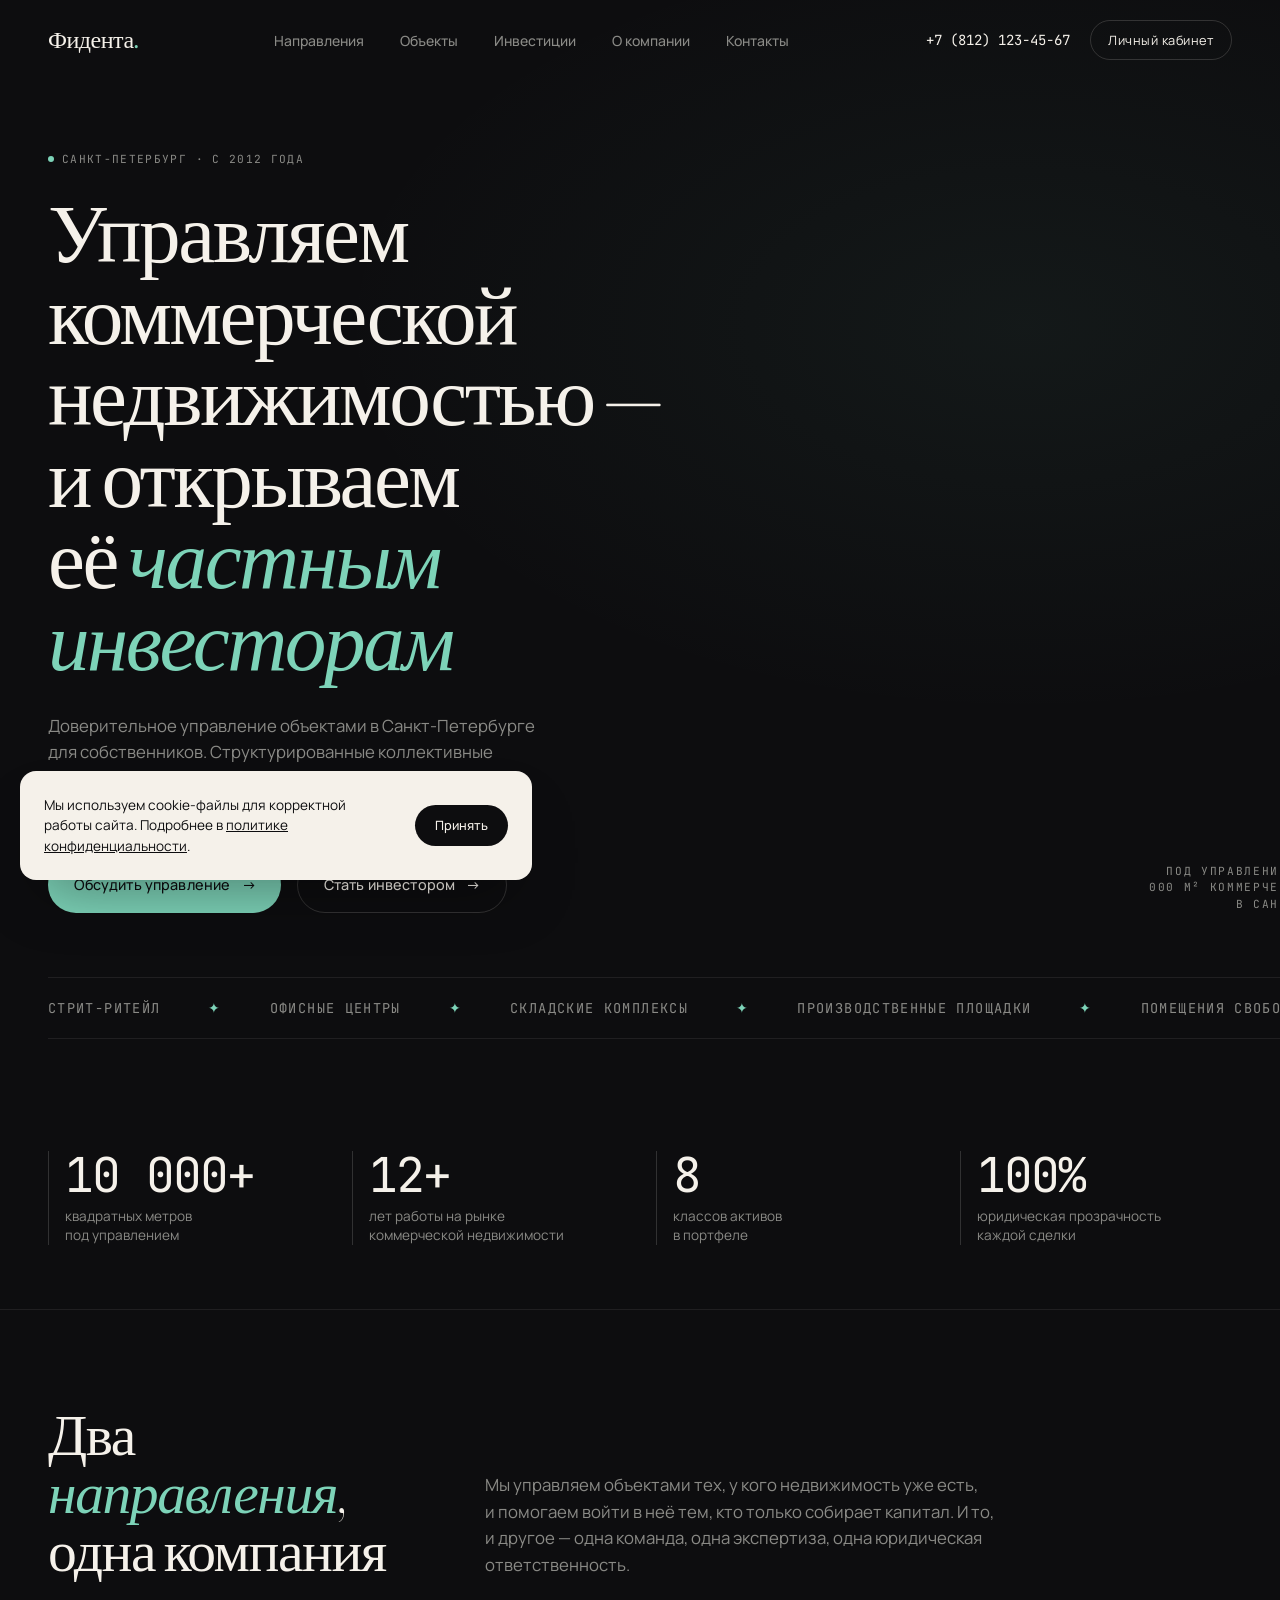
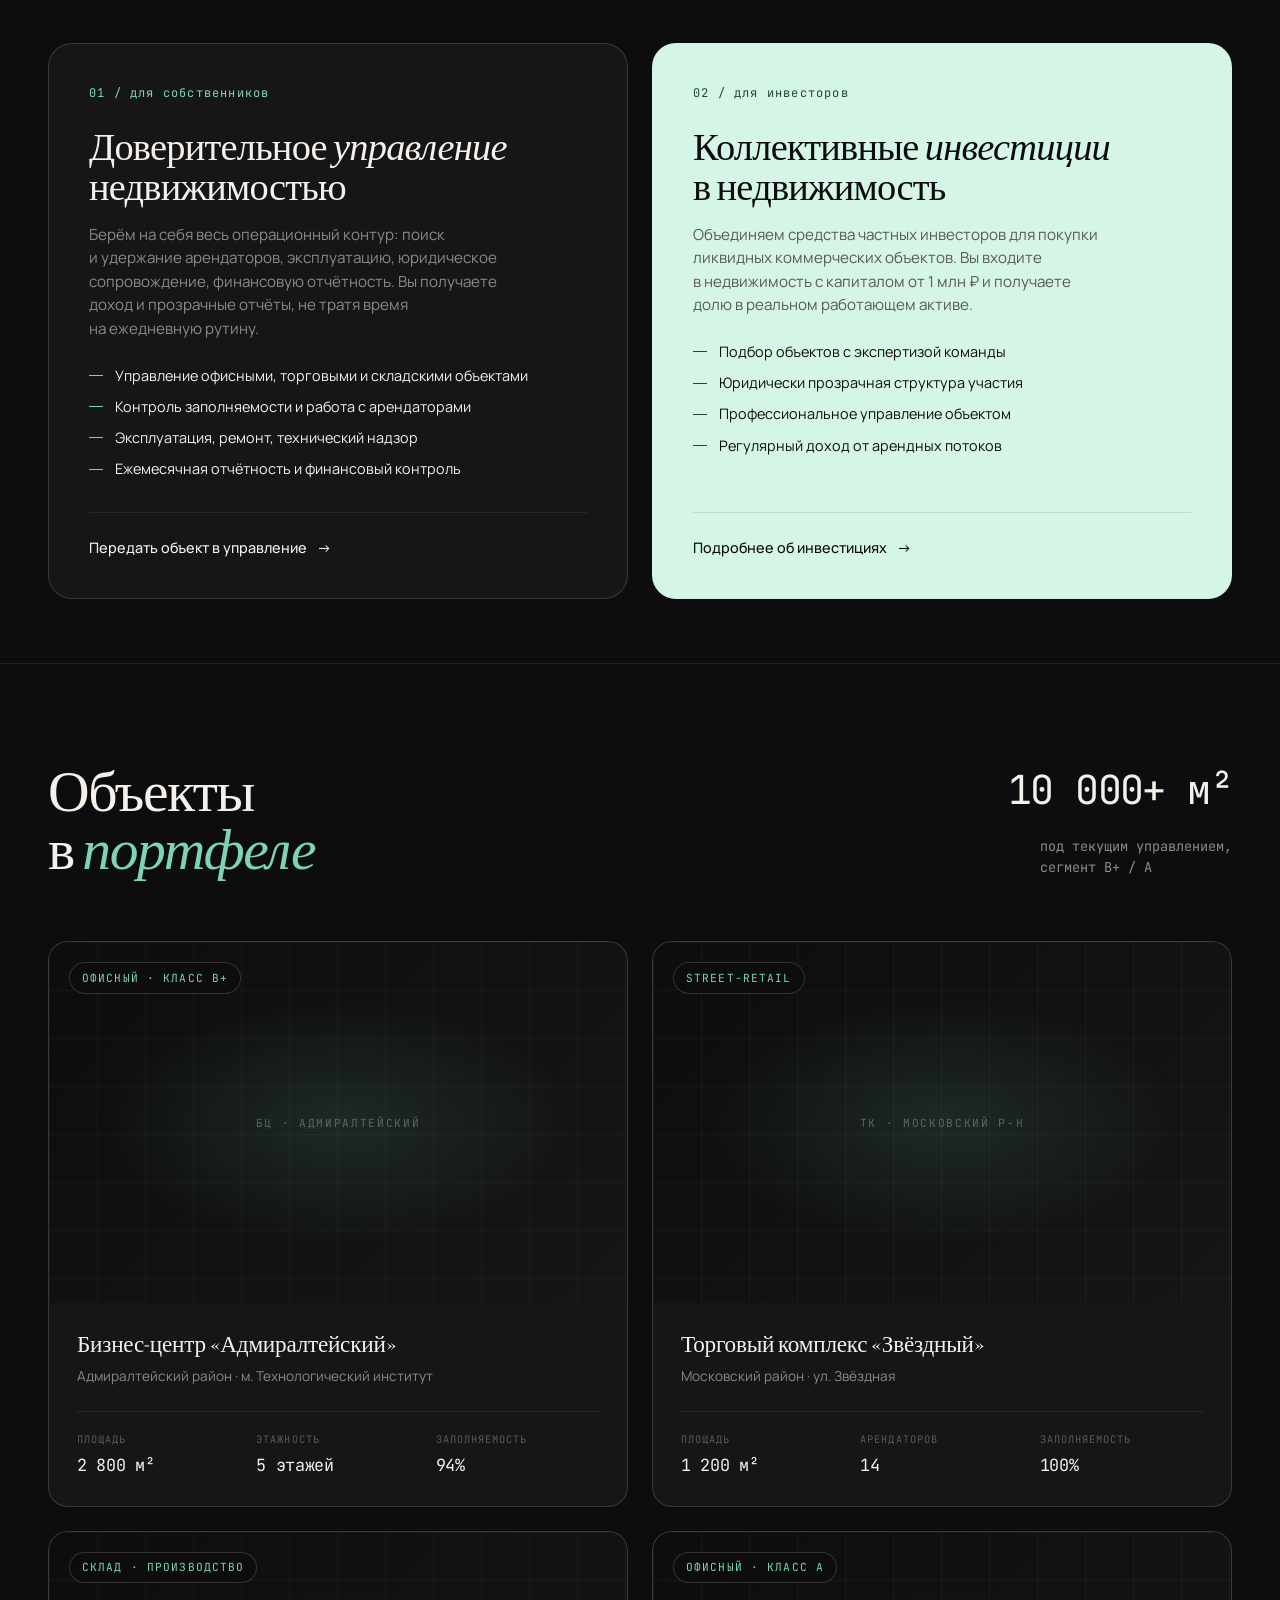
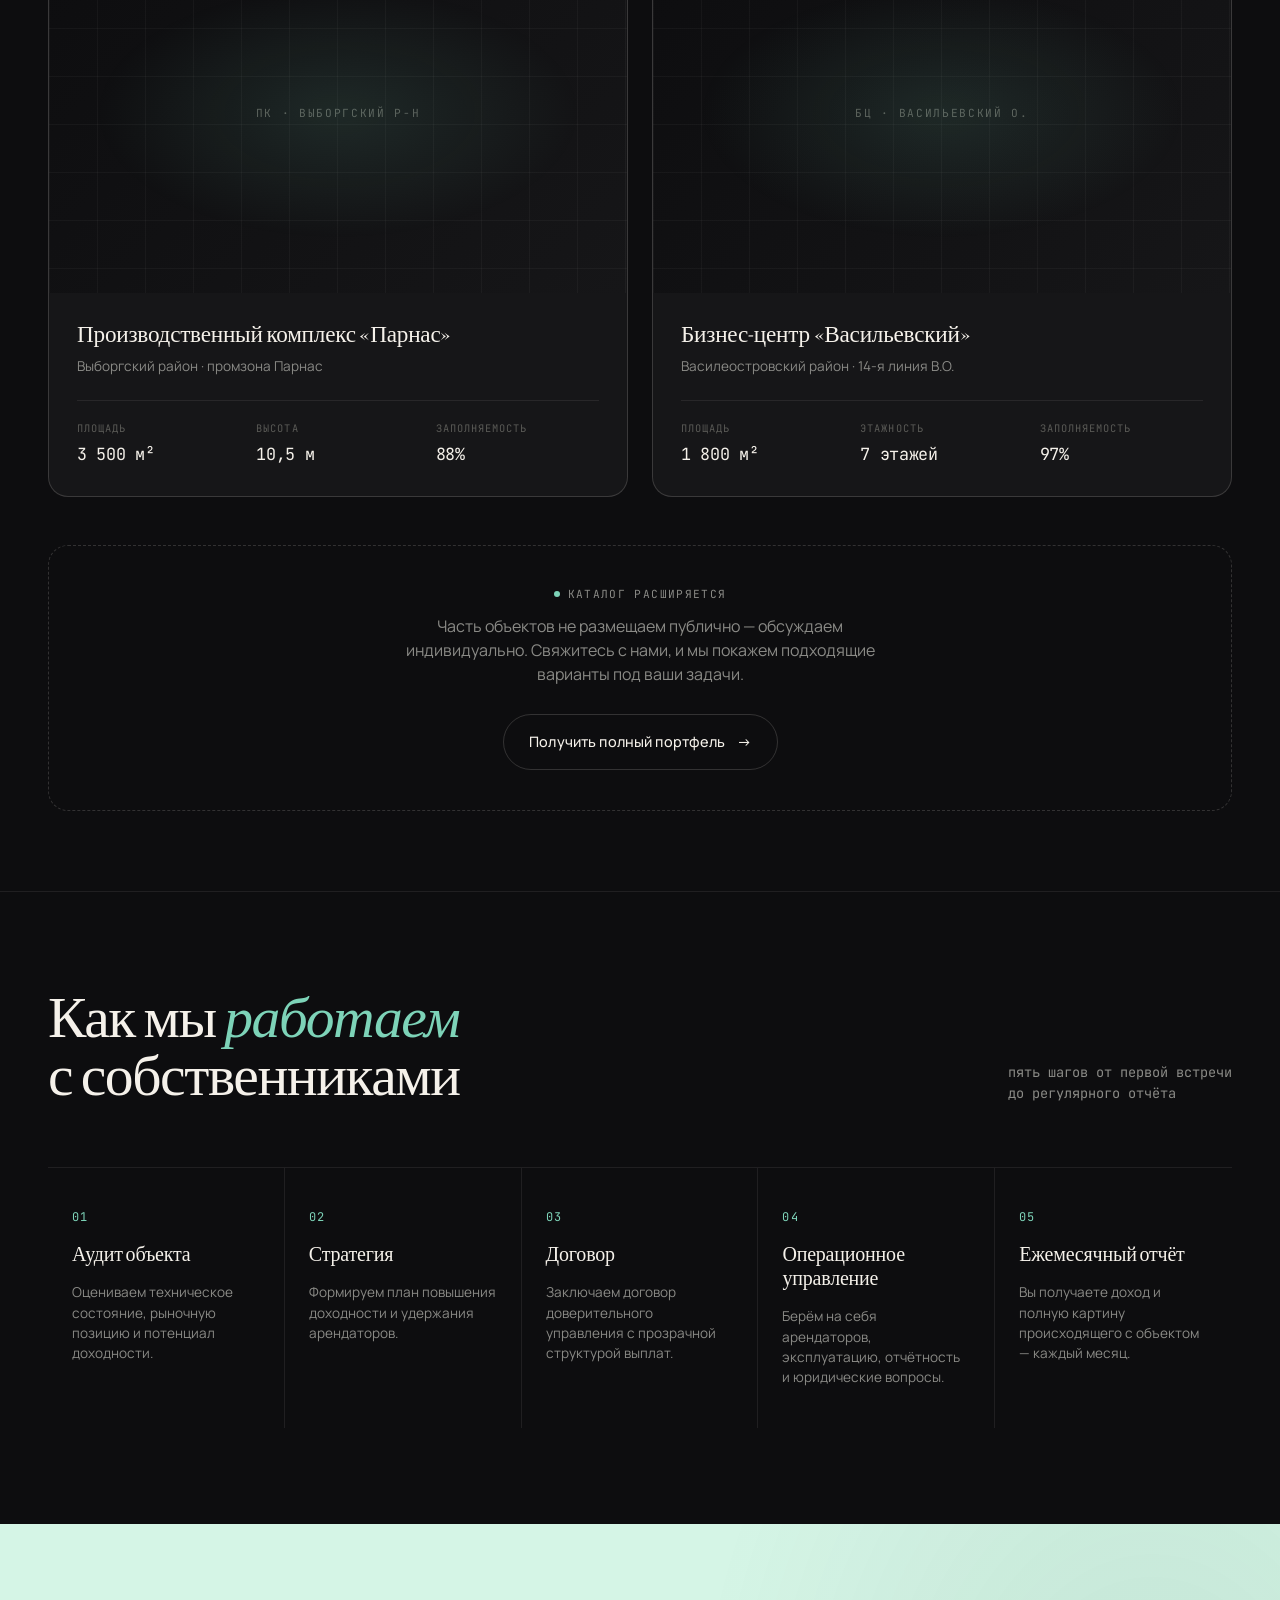
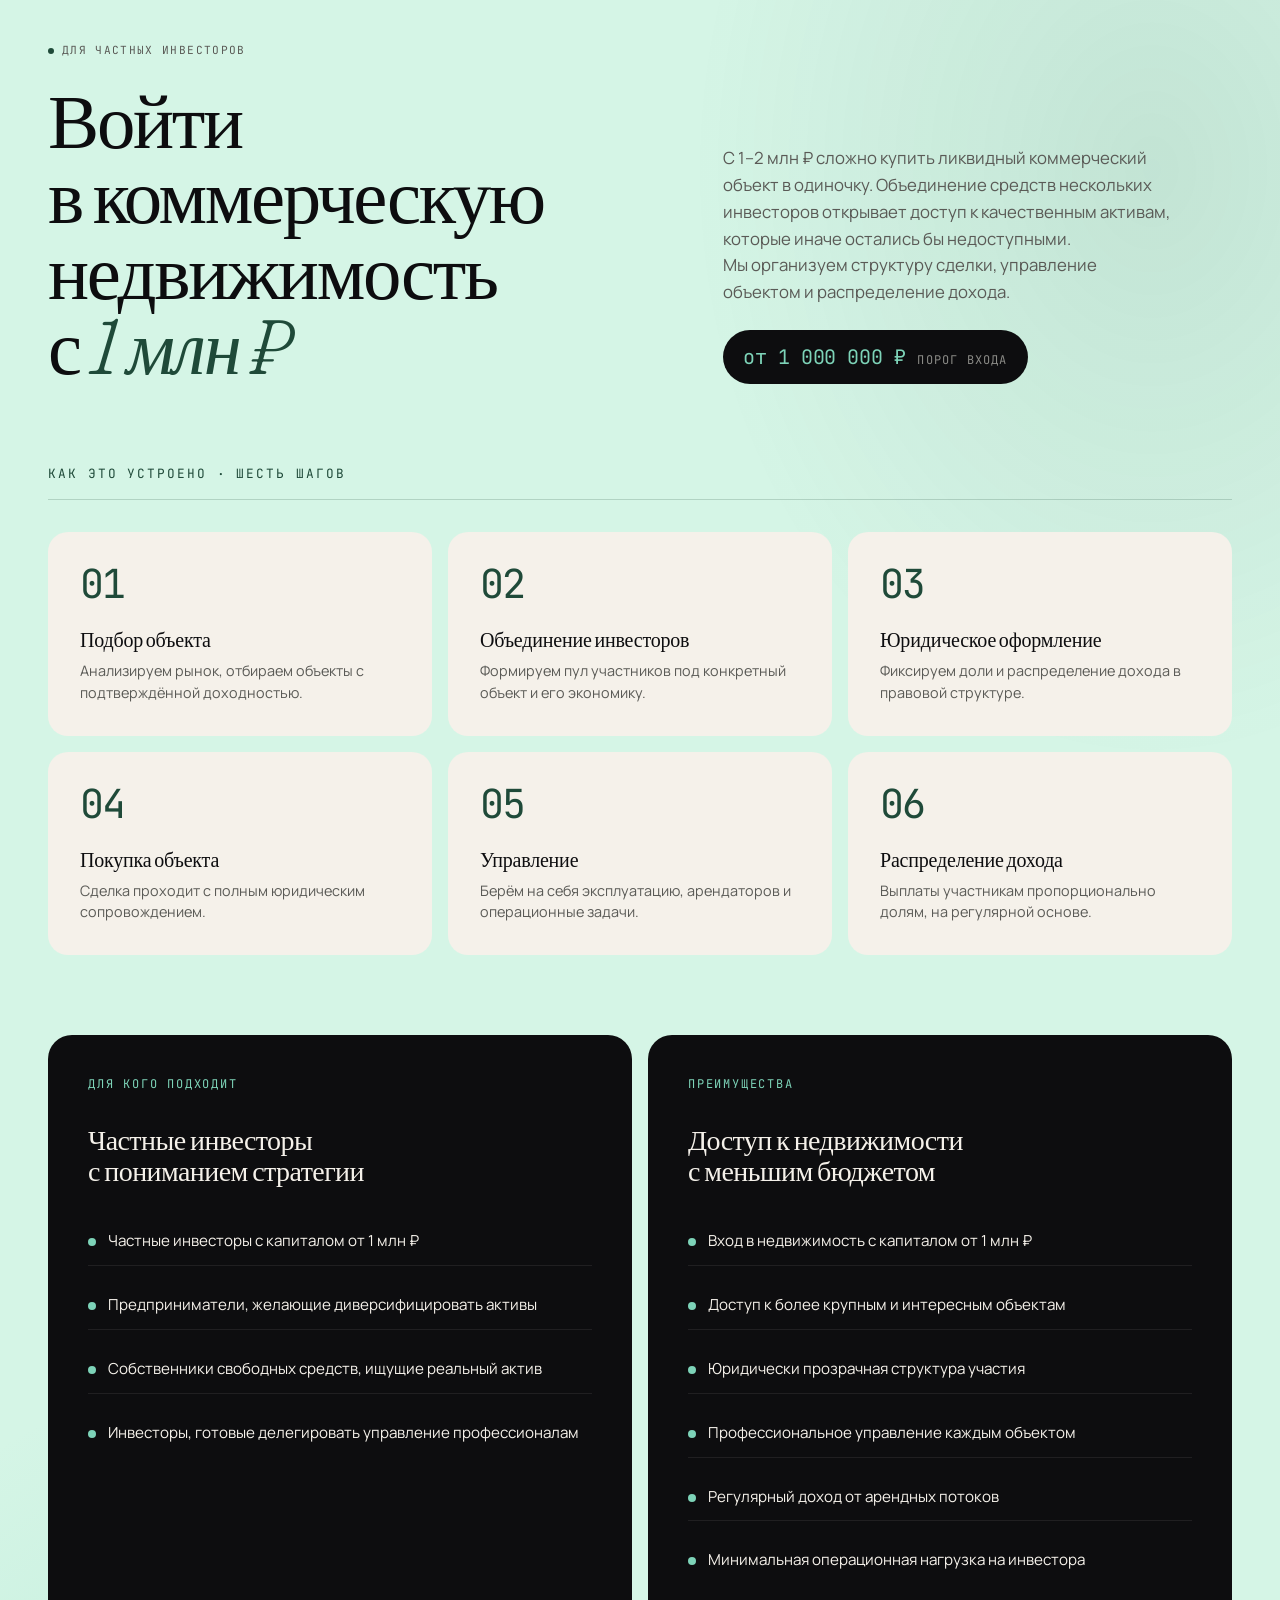
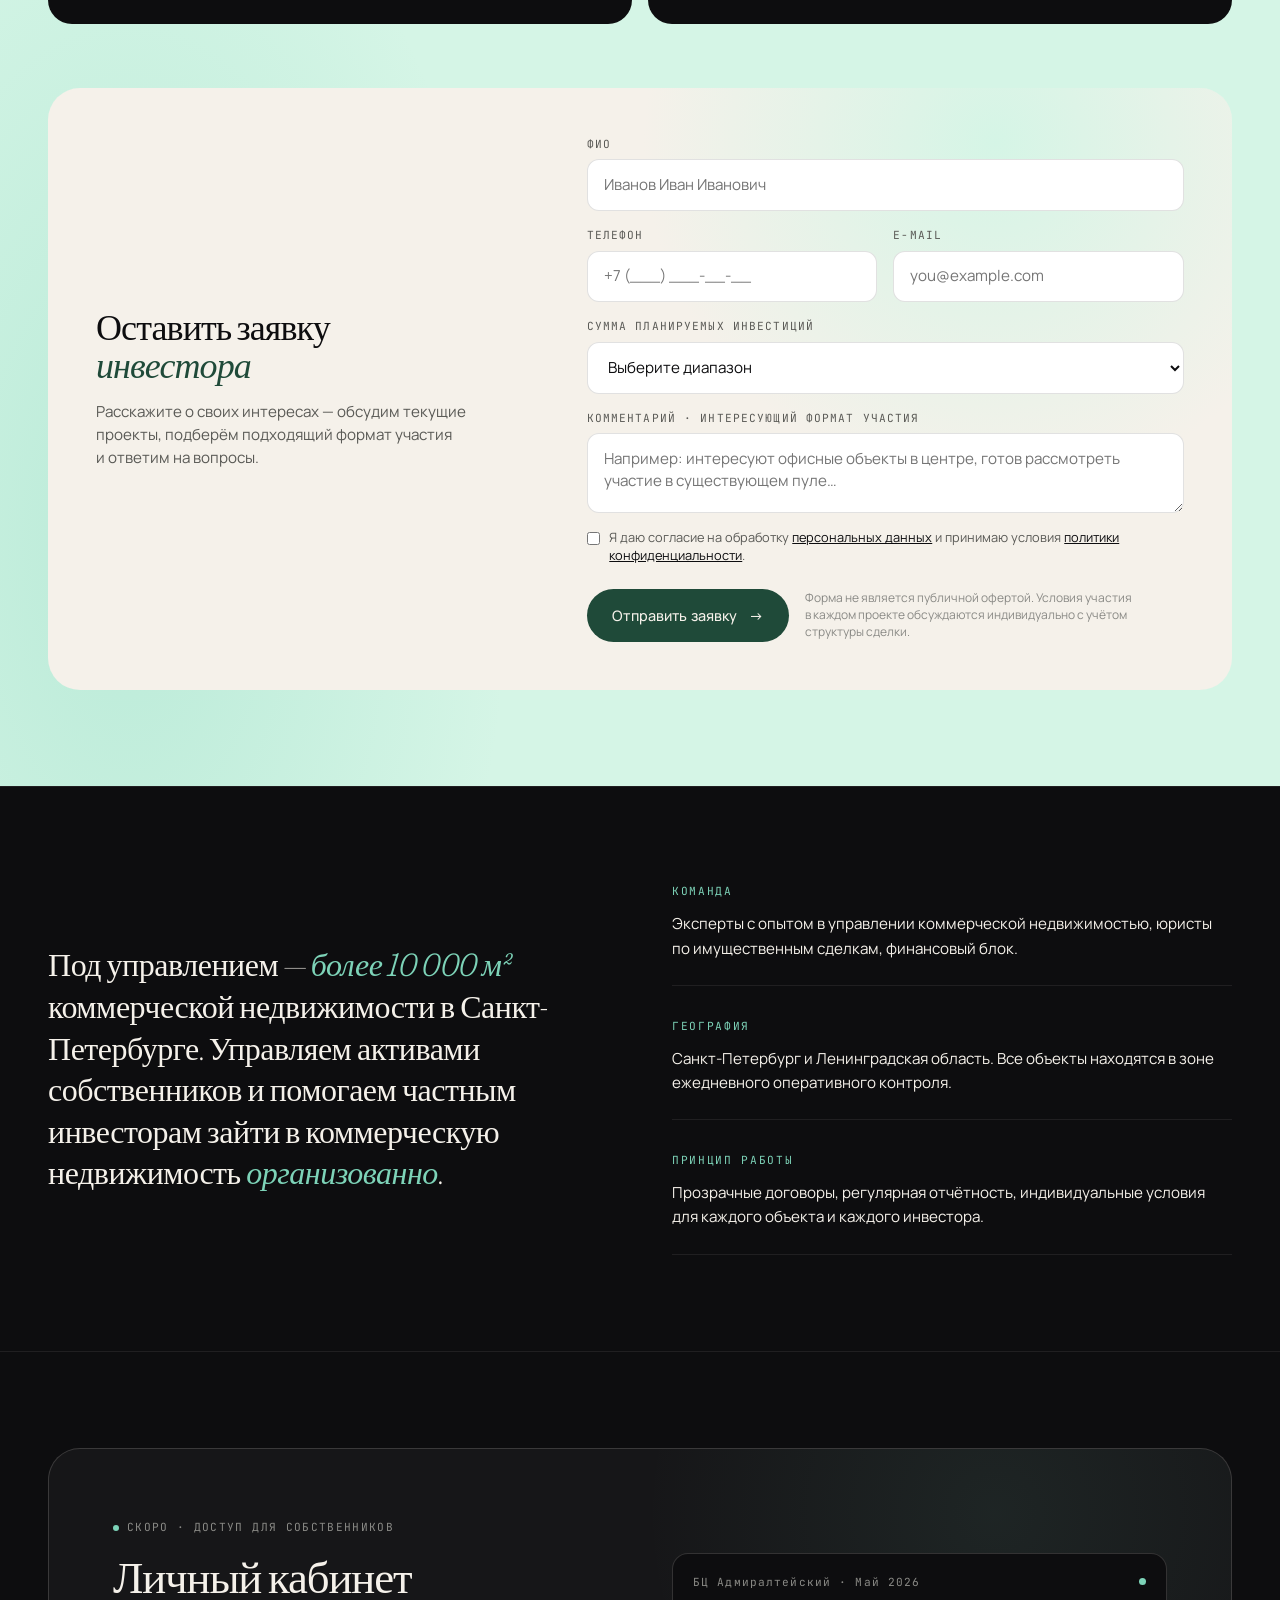
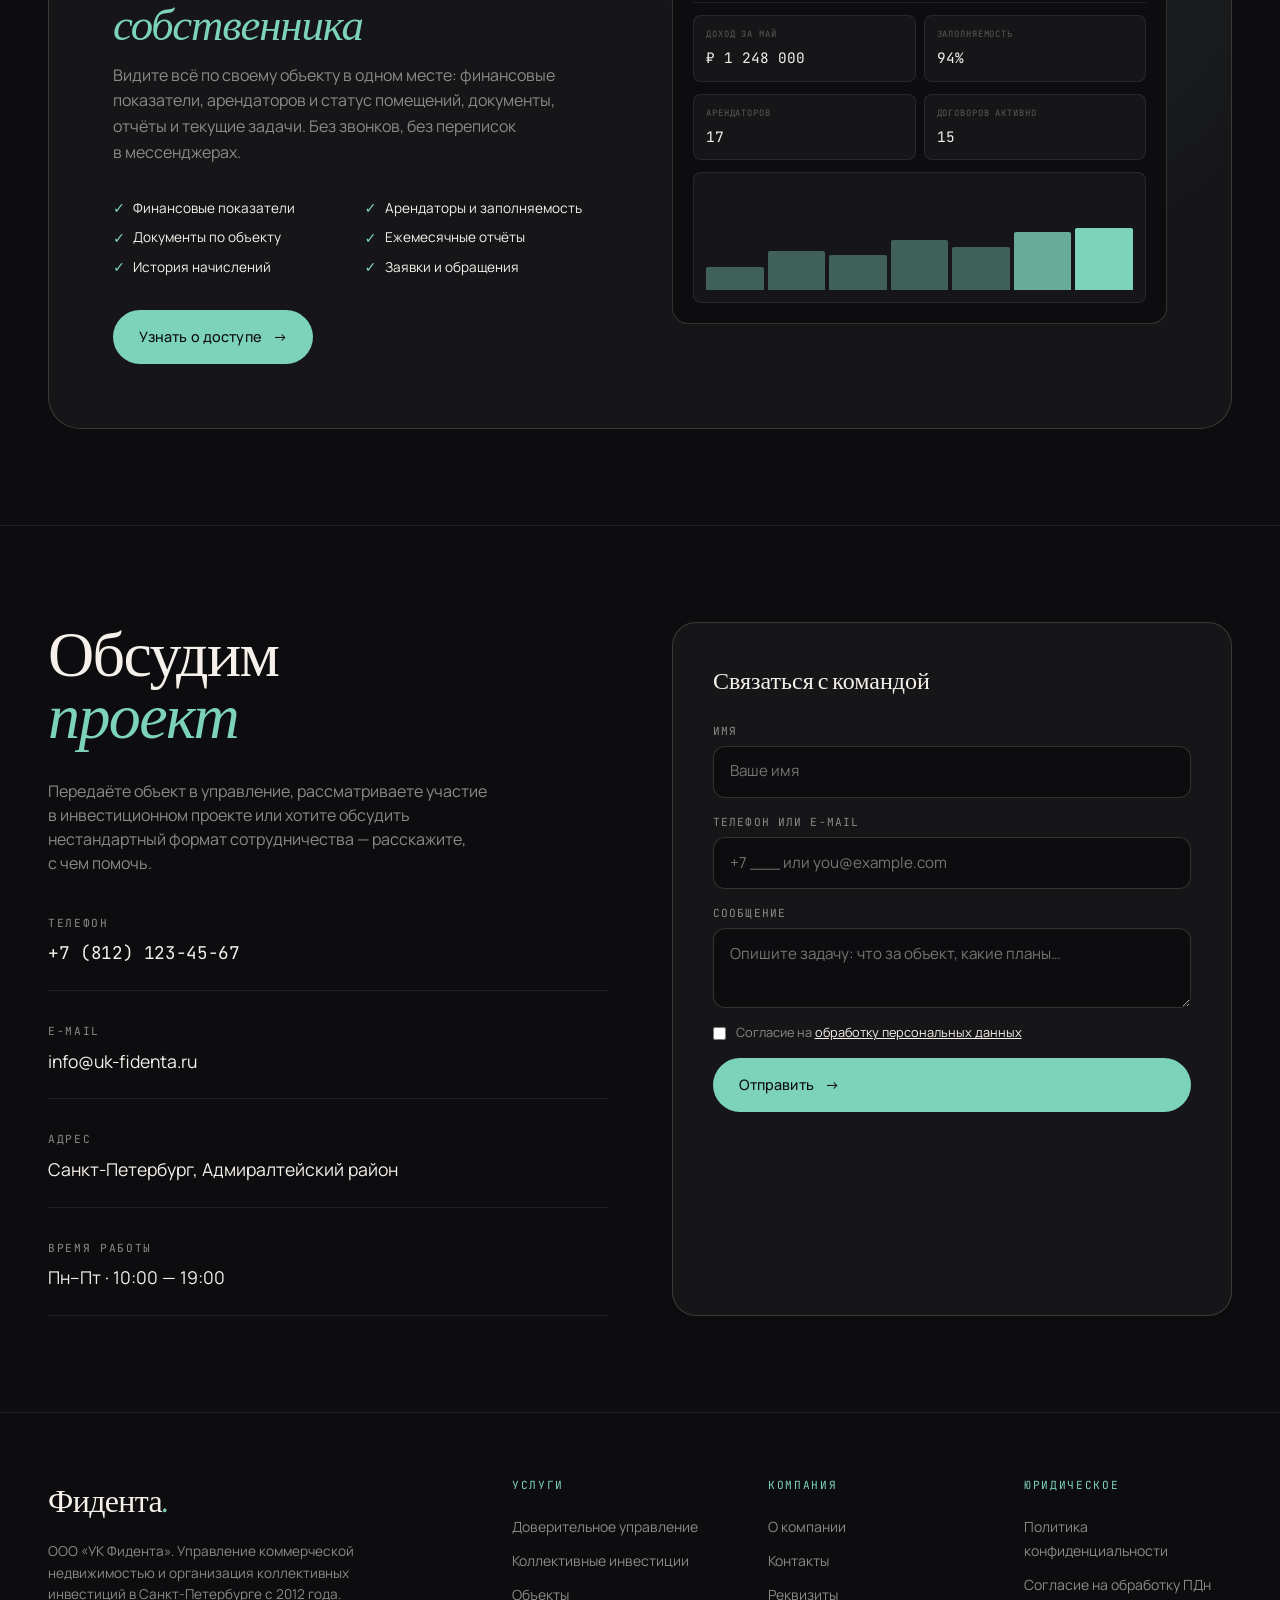
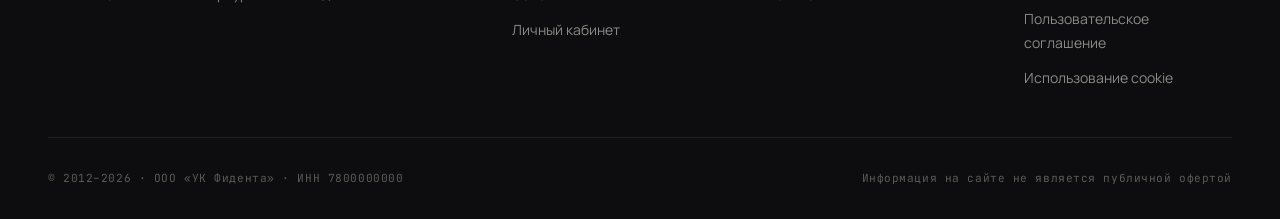
==== commit 58516537: "Add files via upload" ====
--- a/index.html
+++ b/index.html
@@ -1,16 +1,3 @@
-
-GK Fidenta
-/
-Claude finished the response
-
-
-
-
-
-Claude is AI and can make mistakes. Please double-check responses.
-Fidenta prototype · HTML
-Copy
-
 <!DOCTYPE html>
 <html lang="ru">
 <head>
@@ -2080,8 +2067,4 @@
 </script>
  
 </body>
-</html>
- 
-We couldn’t connect to Claude. Please check your network connection and try again.
-Another response is already running in this conversation's code execution environment. Wait for it to finish before trying again.
-Your previous message wasn't sent. You can try again.
+</html>
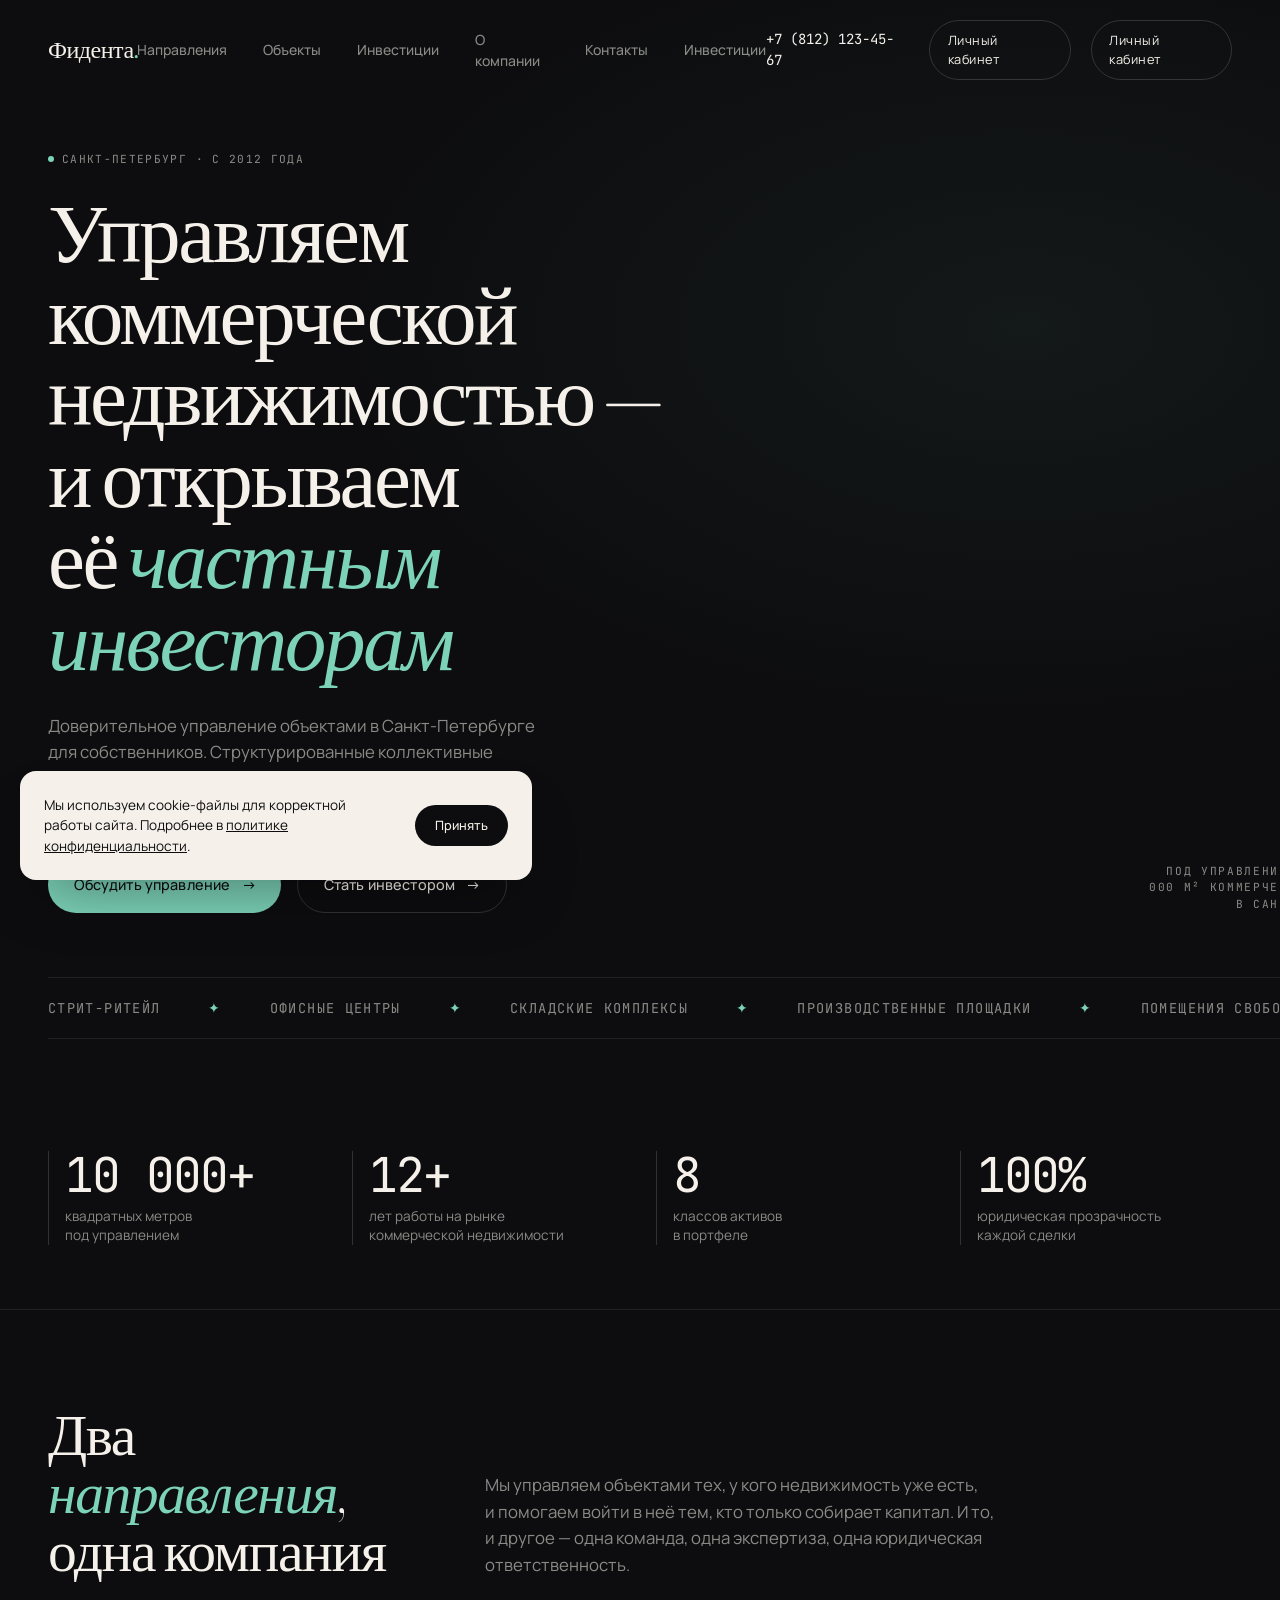
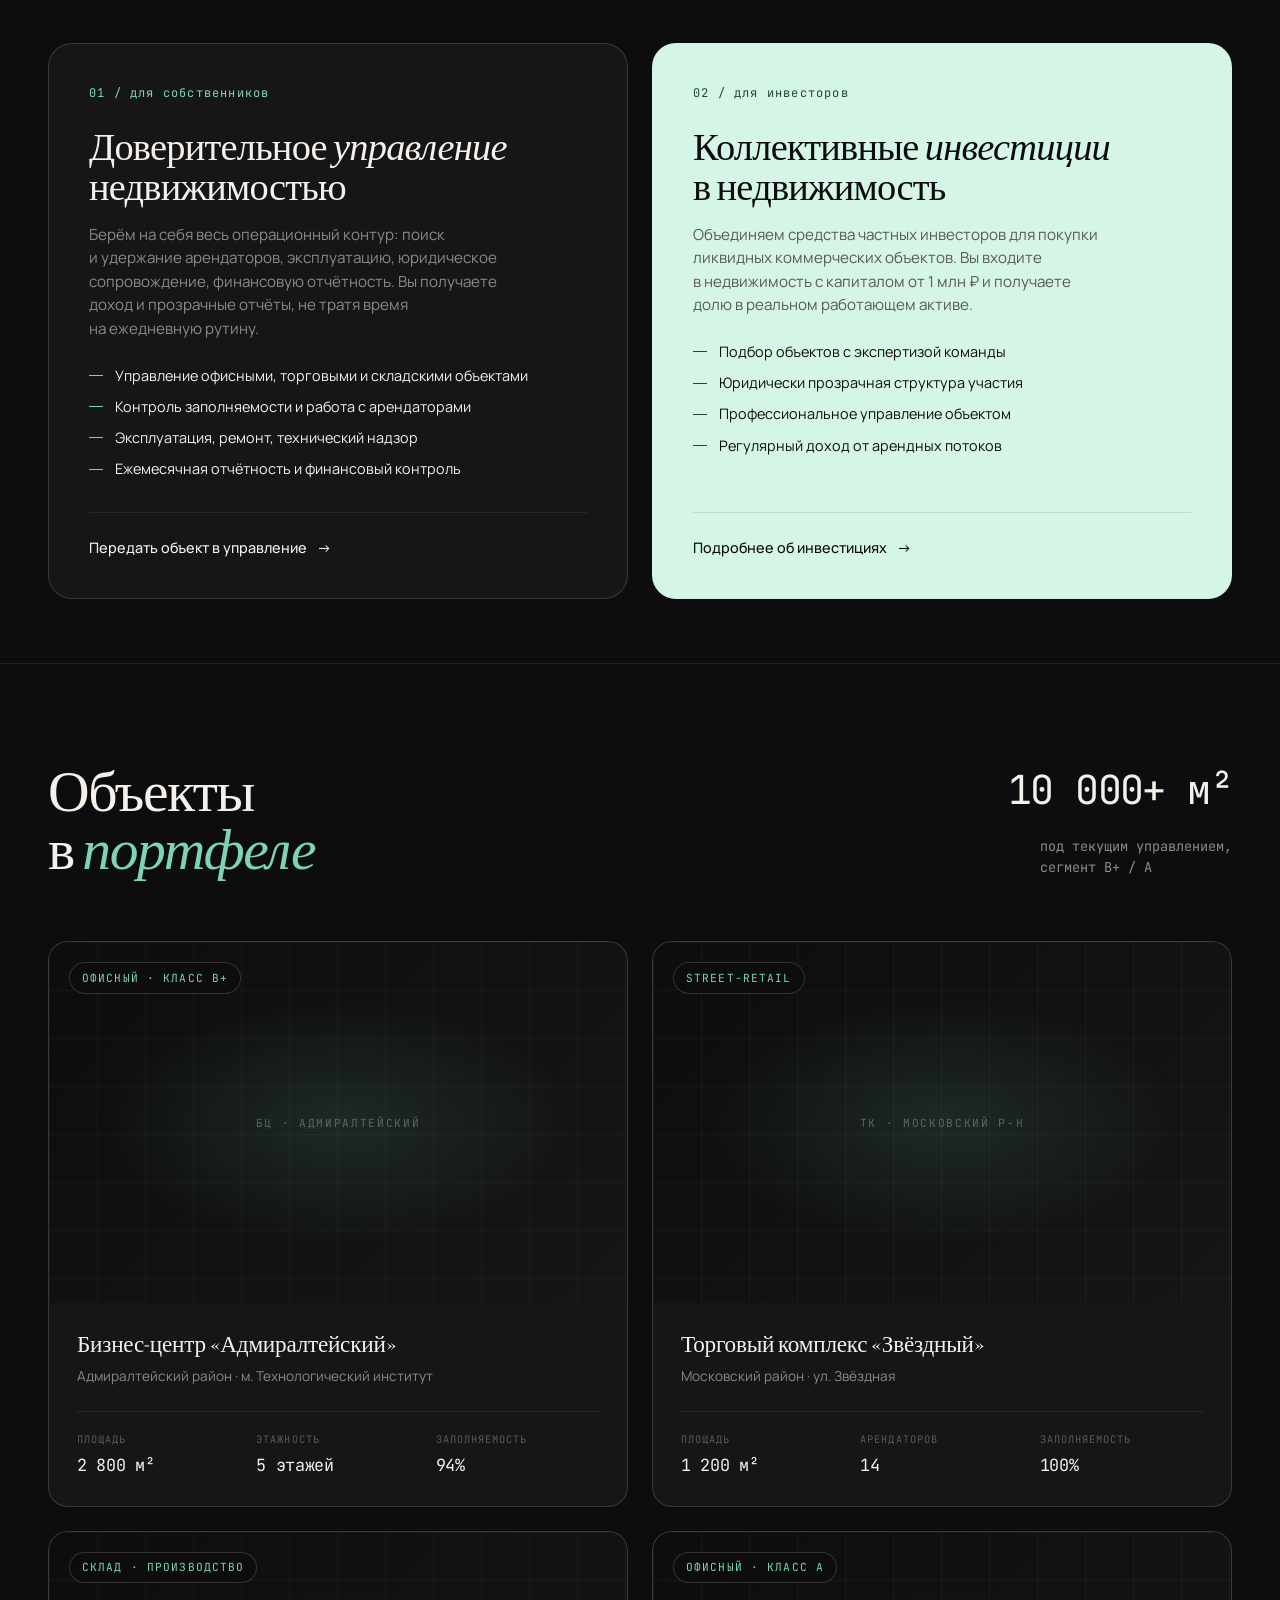
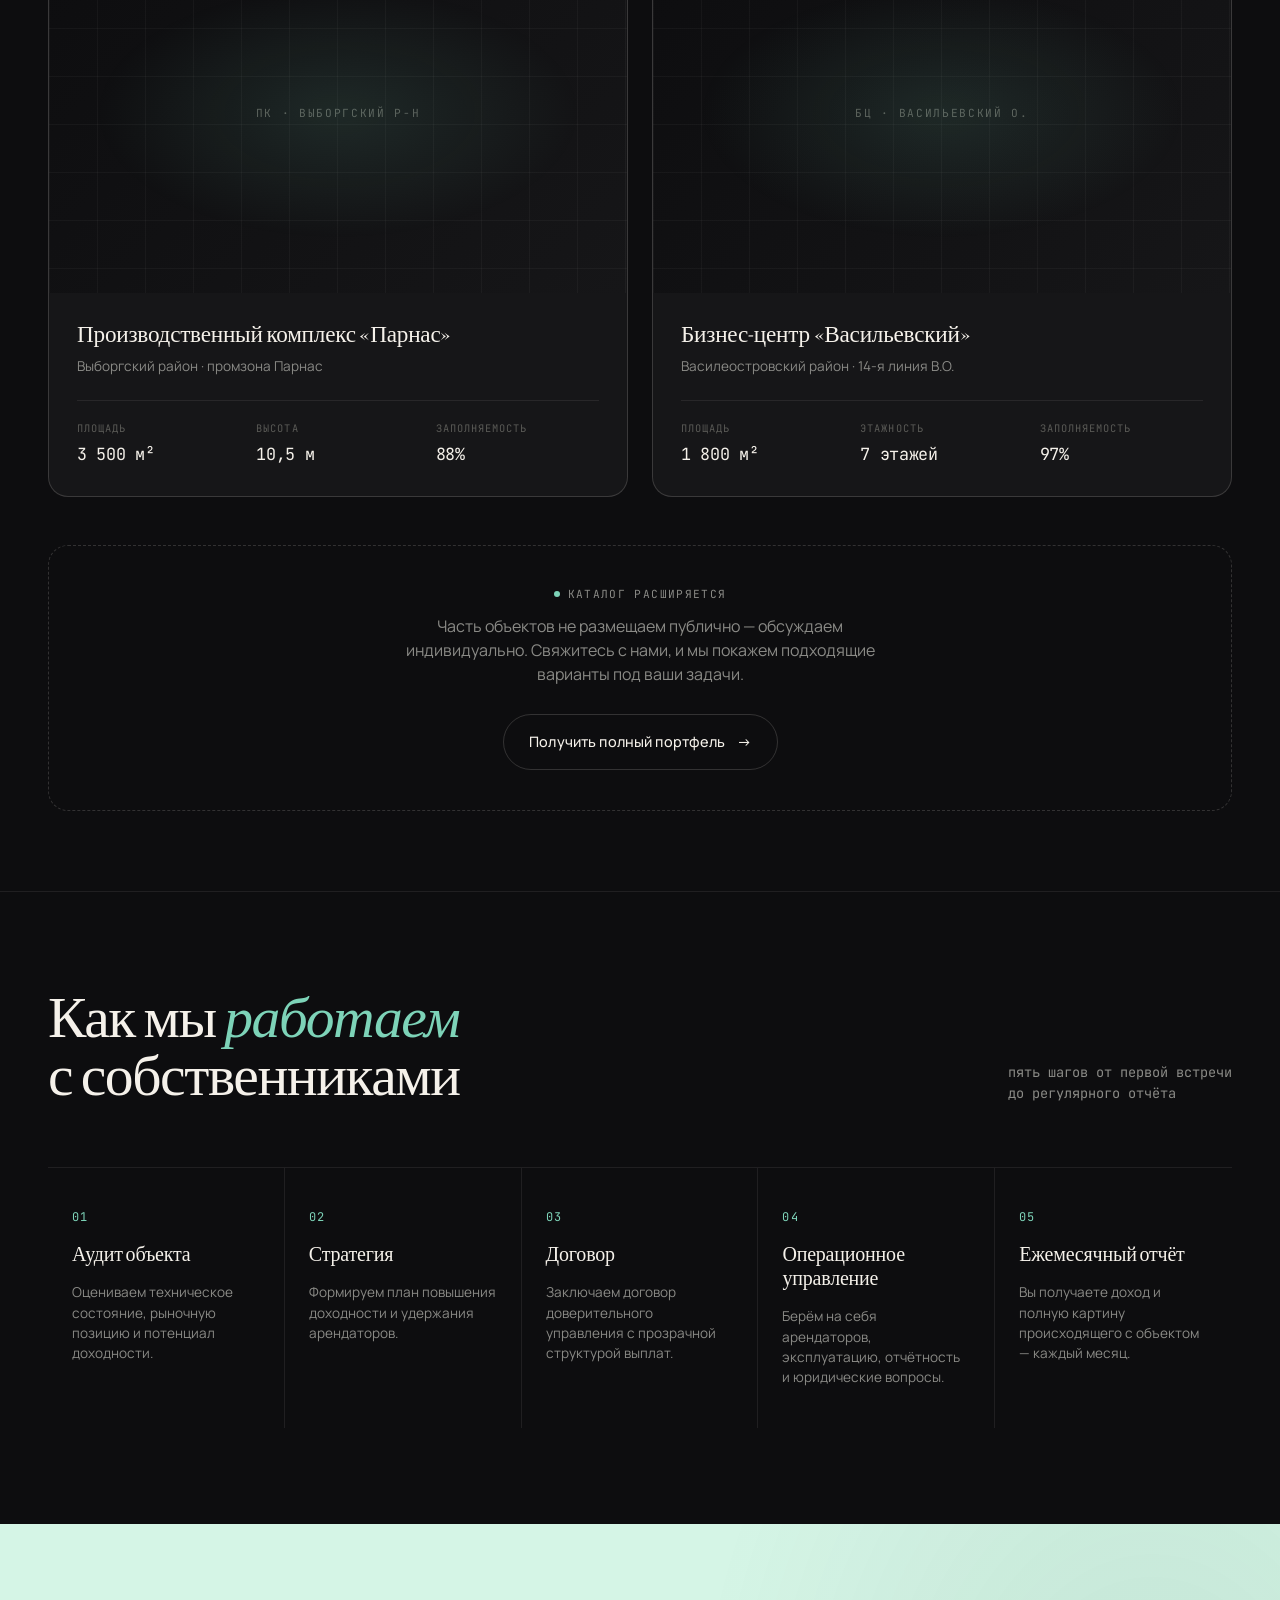
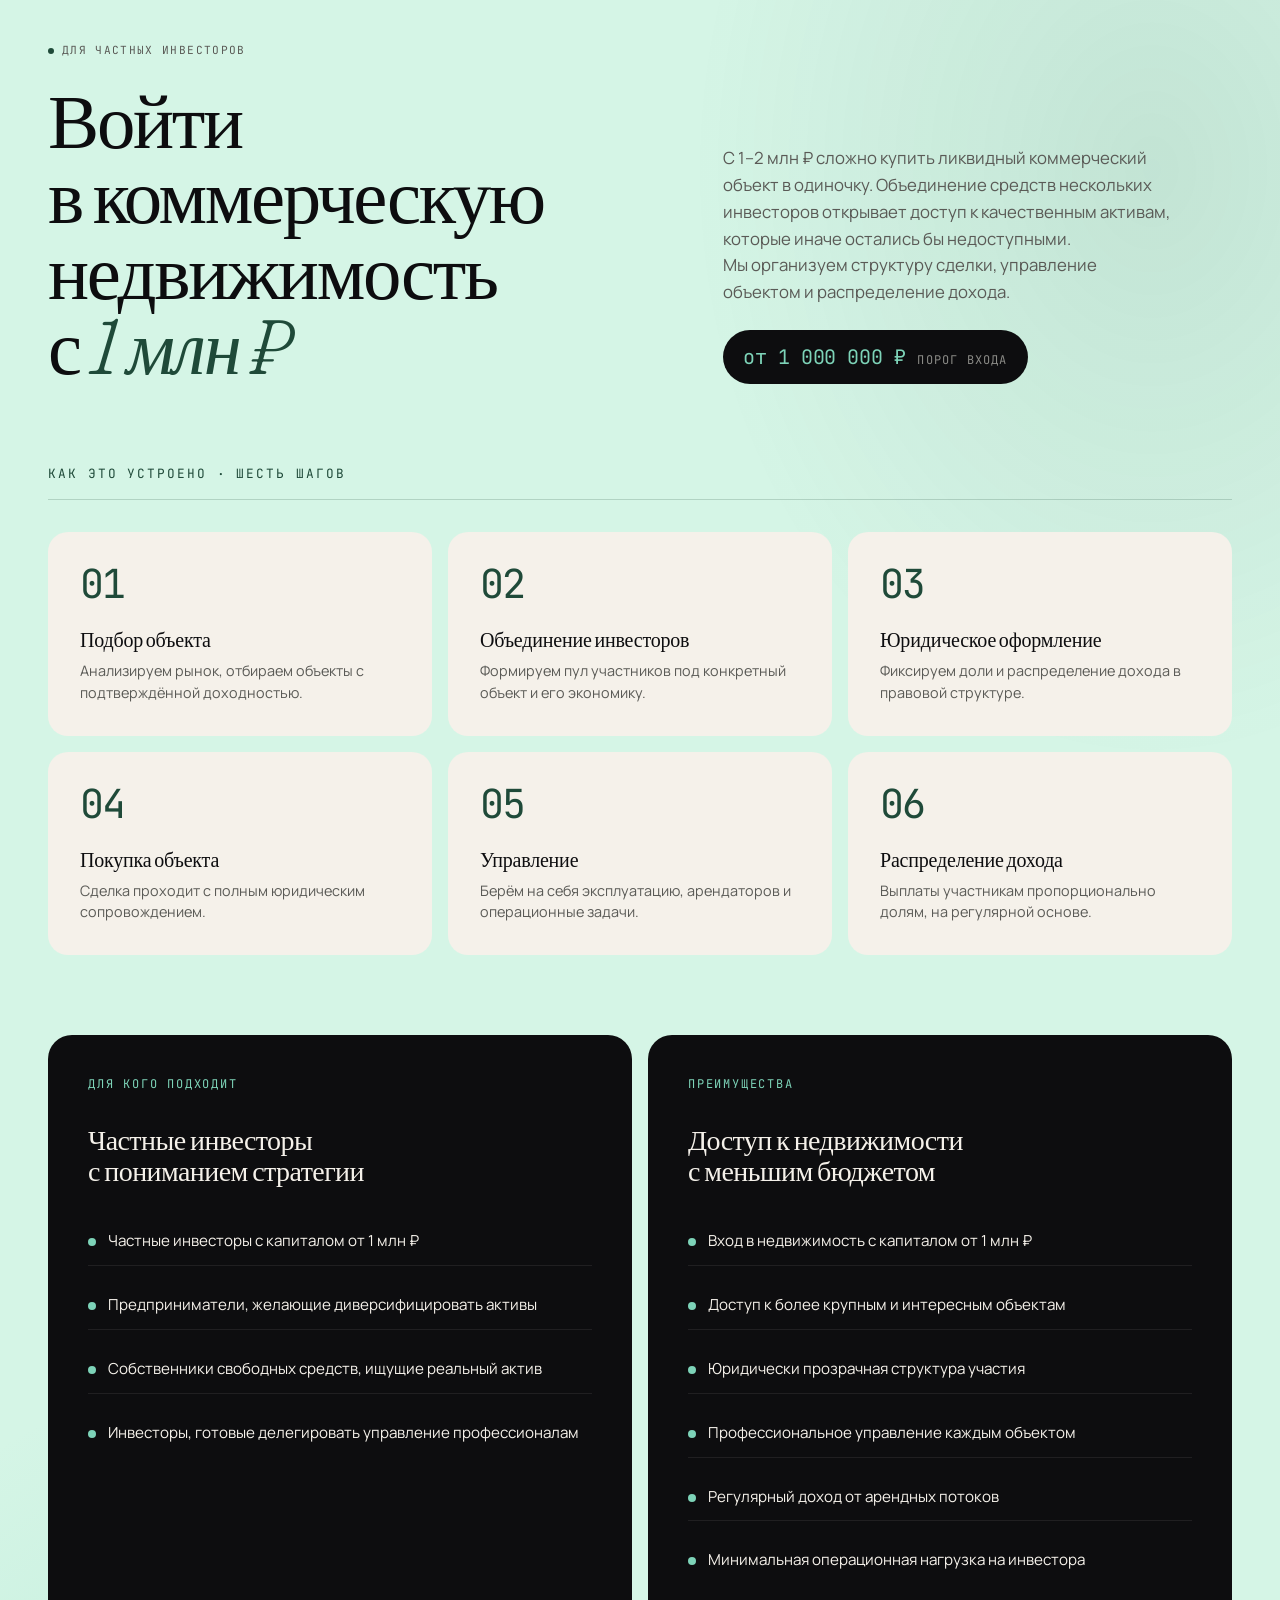
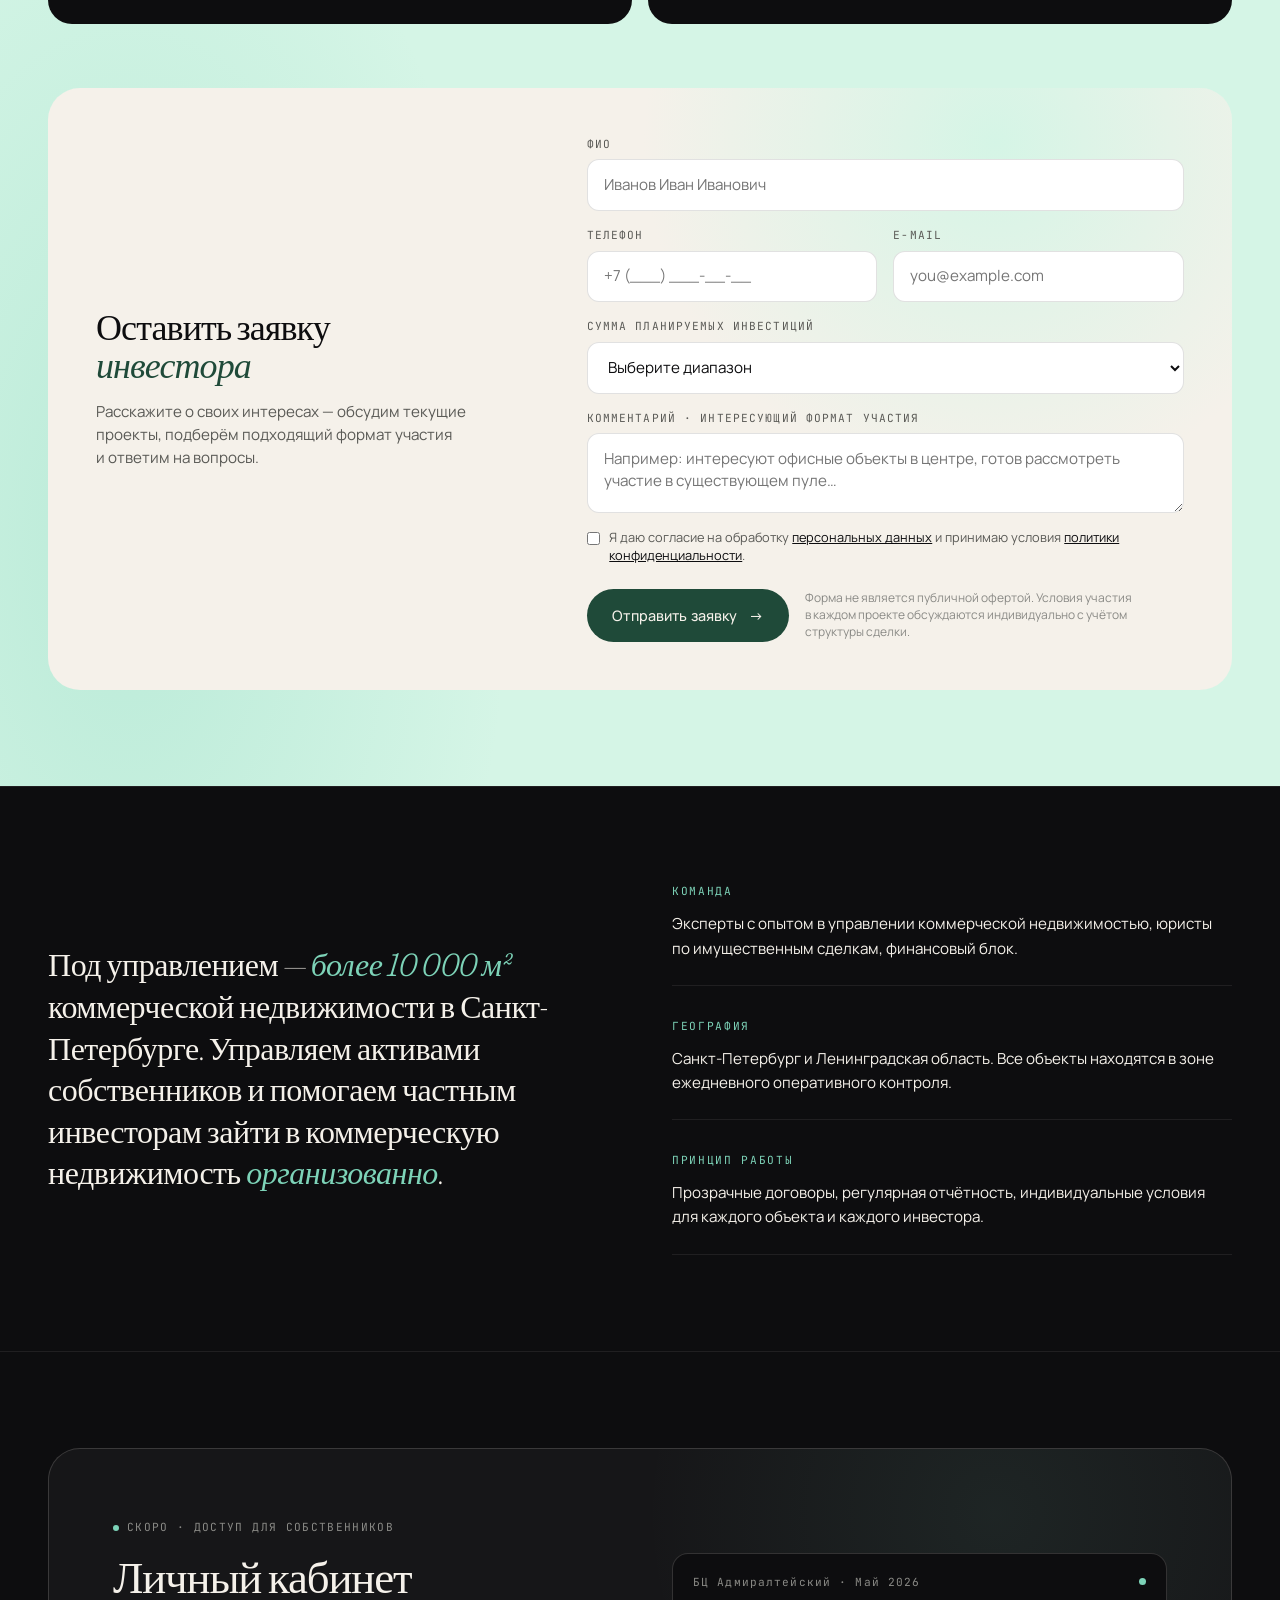
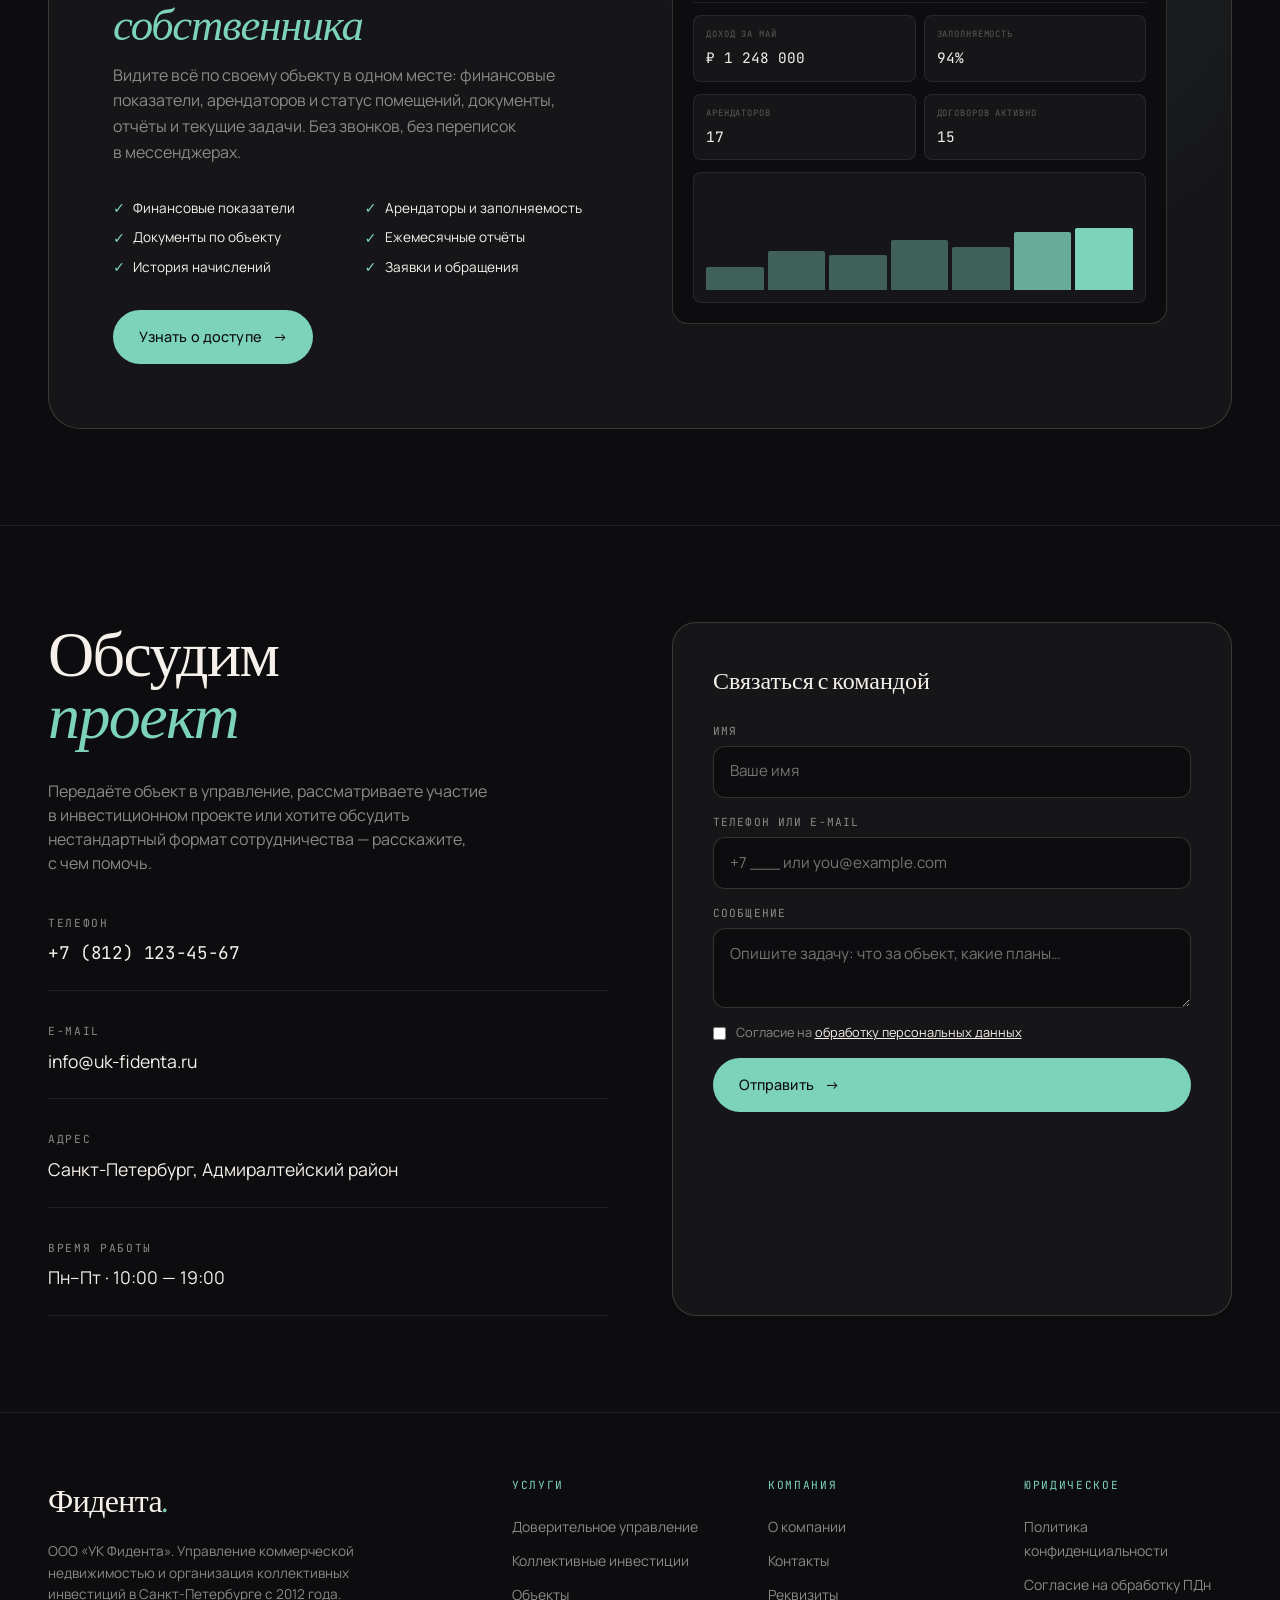
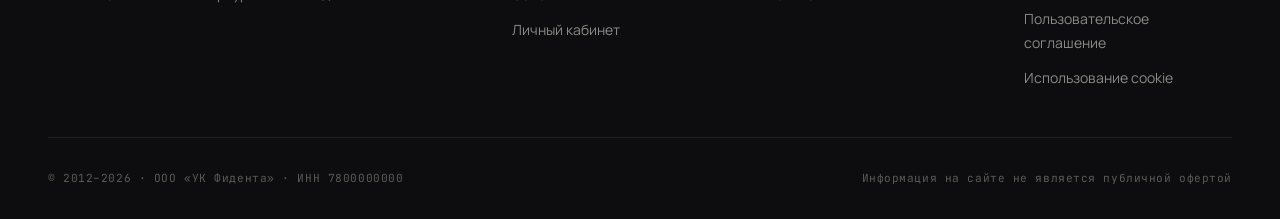
==== commit de15ea6b: "Update index.html" ====
--- a/index.html
+++ b/index.html
@@ -1311,13 +1311,15 @@
   <div class="nav__menu">
     <a href="#directions" class="nav__link">Направления</a>
     <a href="#objects" class="nav__link">Объекты</a>
-    <a href="#invest" class="nav__link">Инвестиции</a>
+   <a href="#invest" class="nav__link">Инвестиции</a>
     <a href="#about" class="nav__link">О компании</a>
     <a href="#contacts" class="nav__link">Контакты</a>
+   <a href="invest.html" class="nav__link">Инвестиции</a>
   </div>
   <div class="nav__right">
     <a href="tel:+78121234567" class="nav__phone">+7 (812) 123-45-67</a>
     <a href="#lk" class="nav__cta">Личный кабинет</a>
+   <a href="lk.html" class="nav__cta">Личный кабинет</a>
   </div>
   <button class="nav__burger" aria-label="Меню">
     <span></span><span></span><span></span>
@@ -2067,4 +2069,4 @@
 </script>
  
 </body>
-</html>+</html>
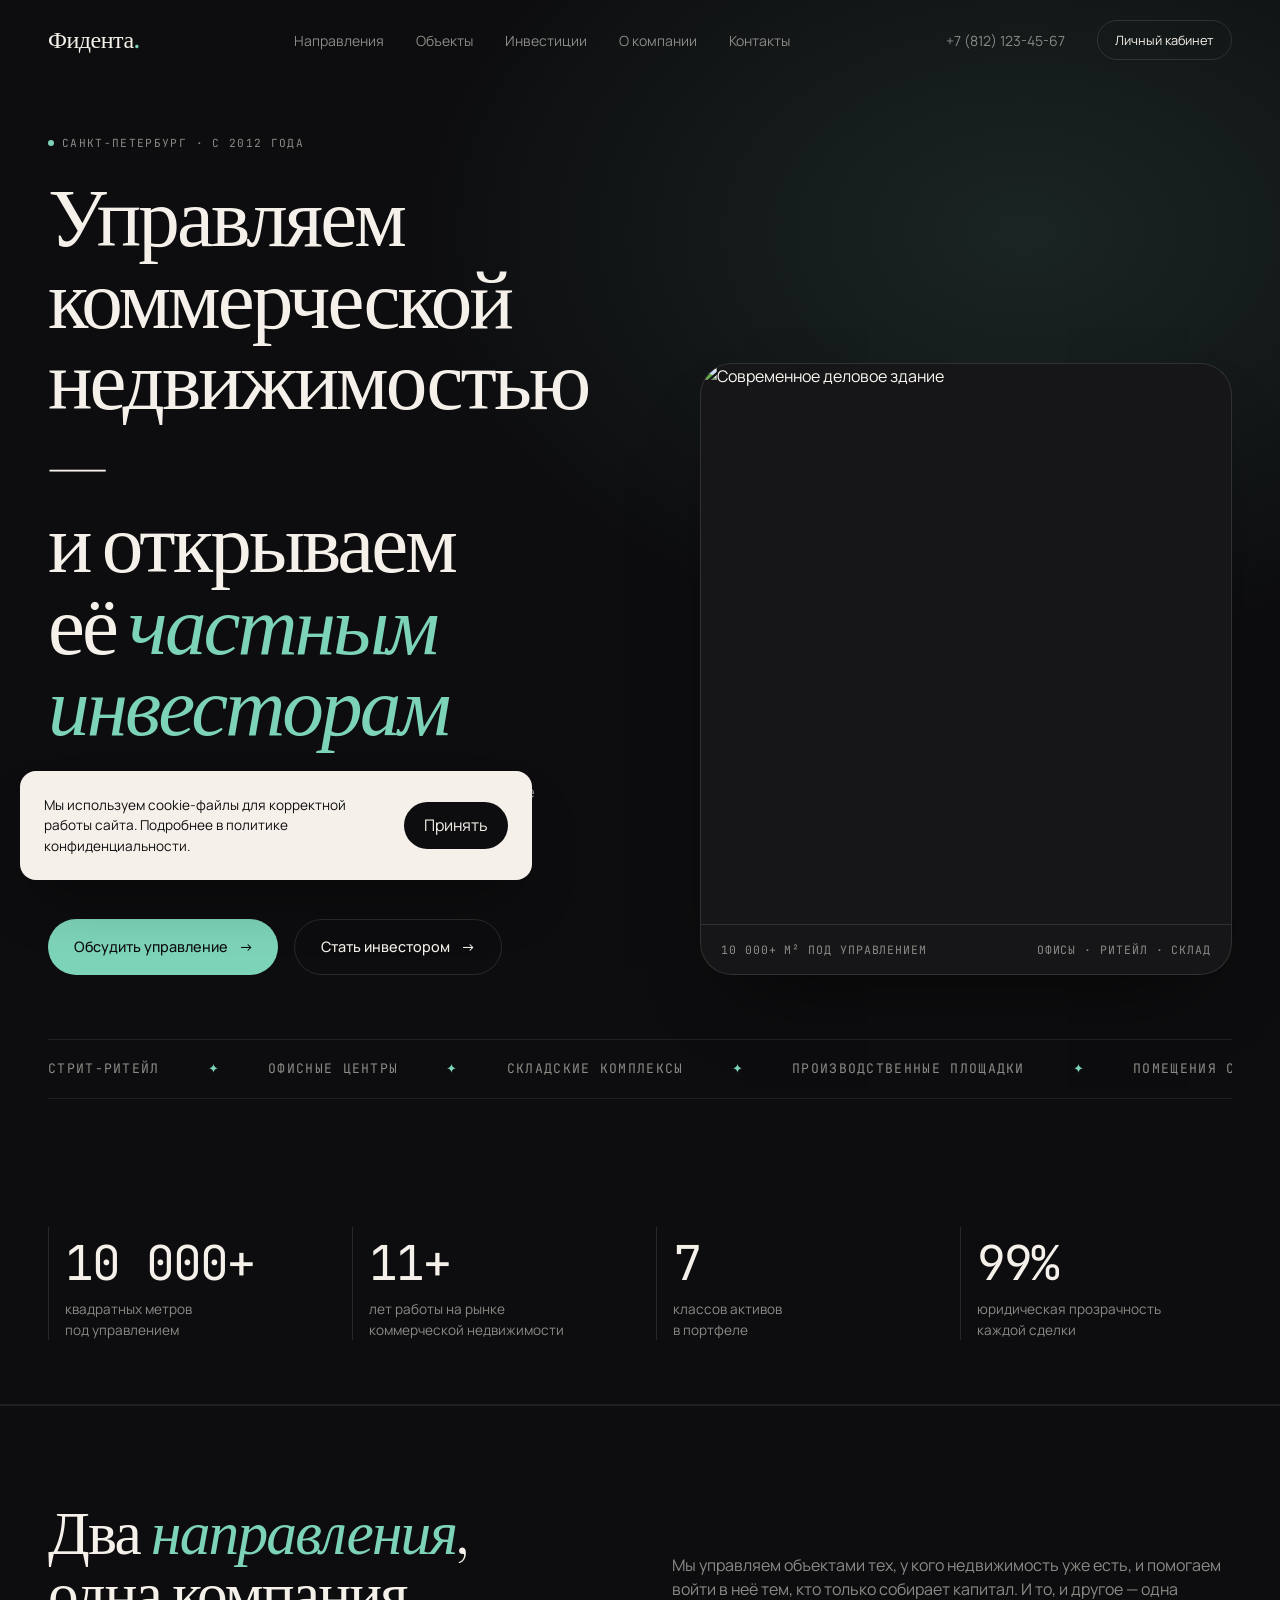
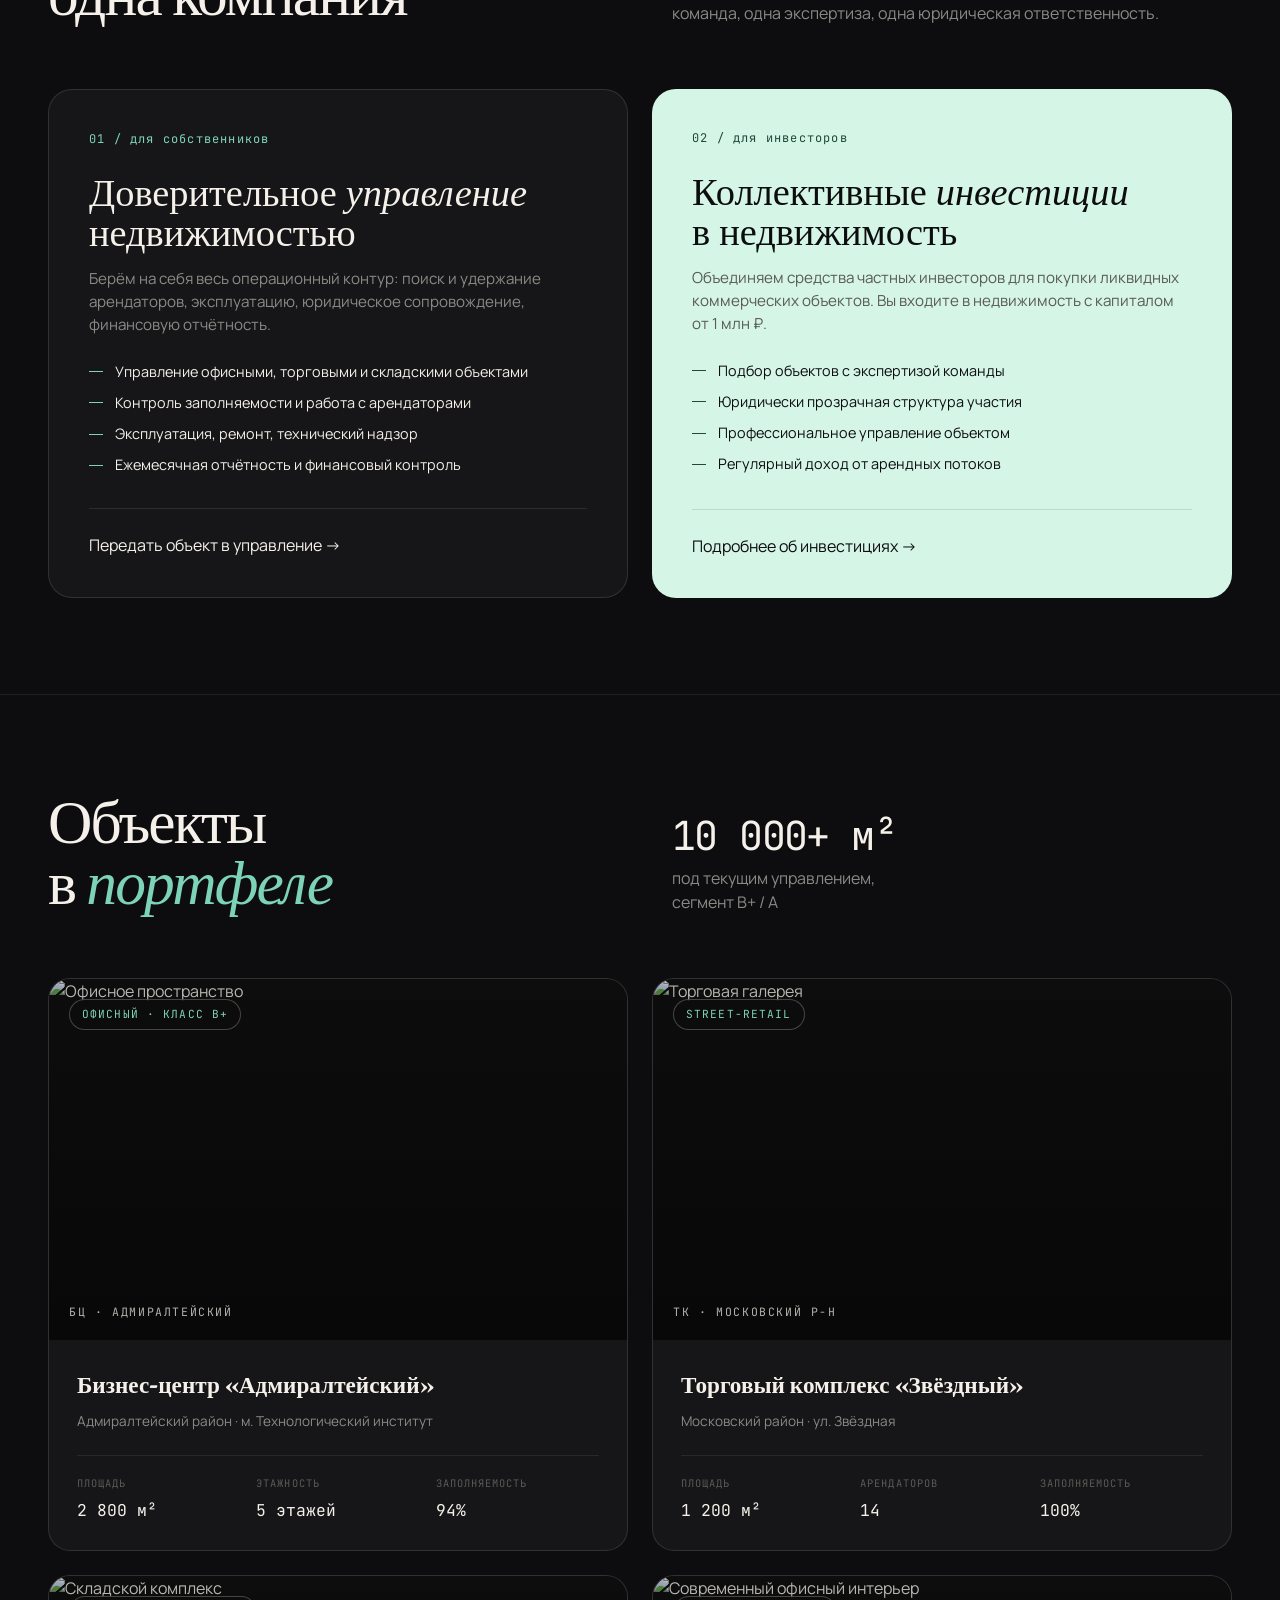
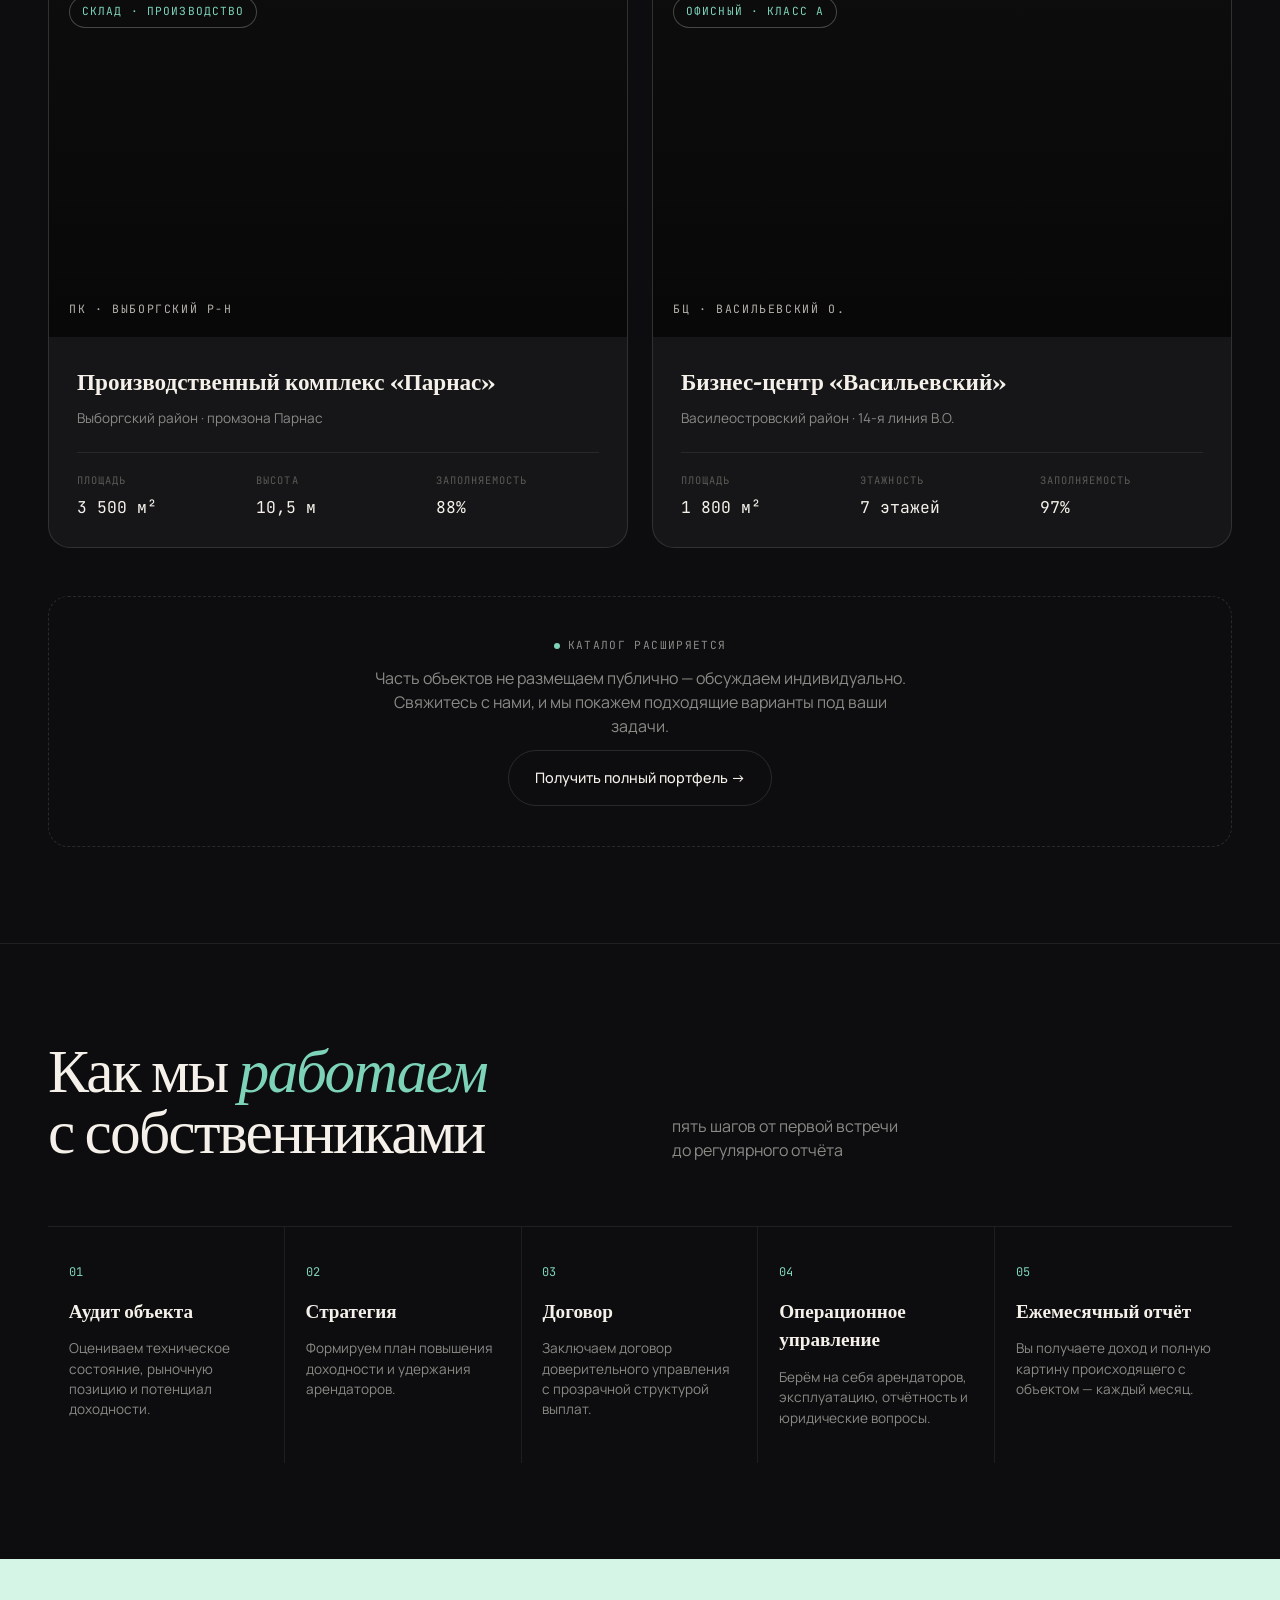
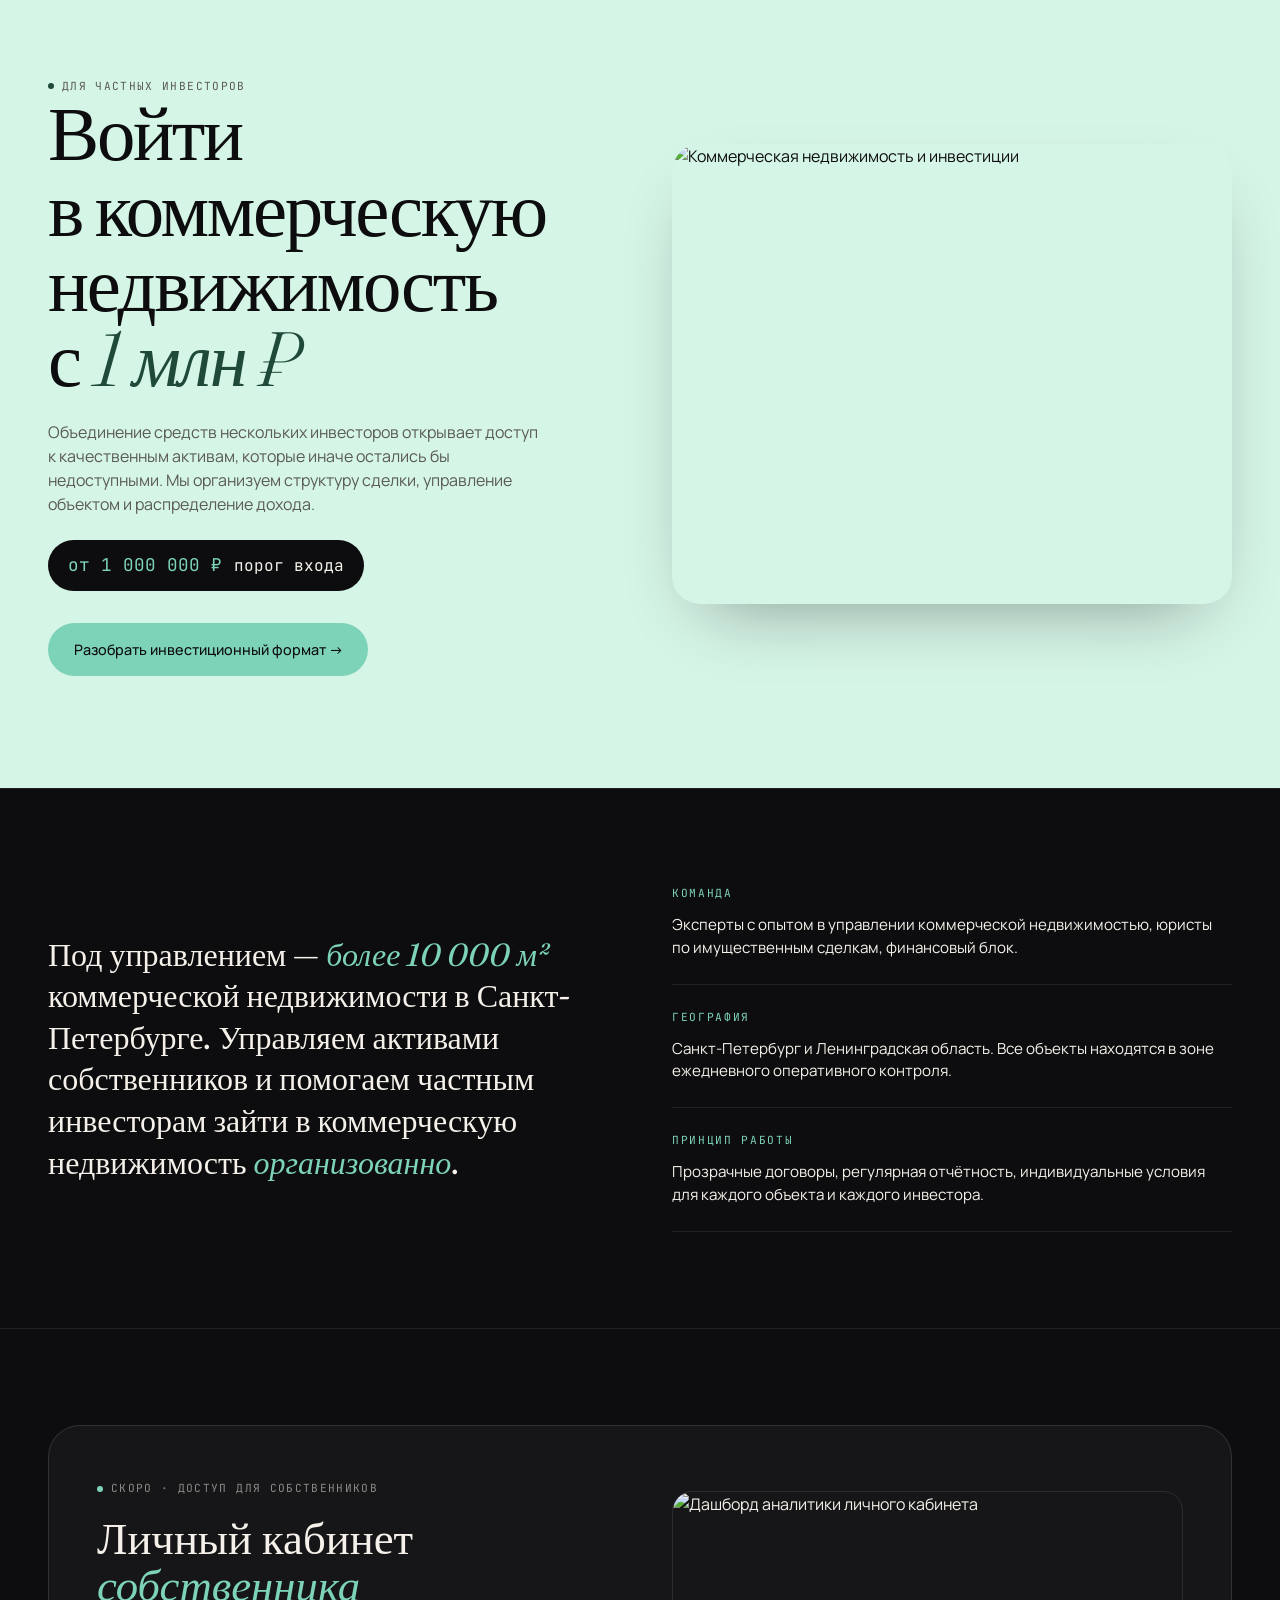
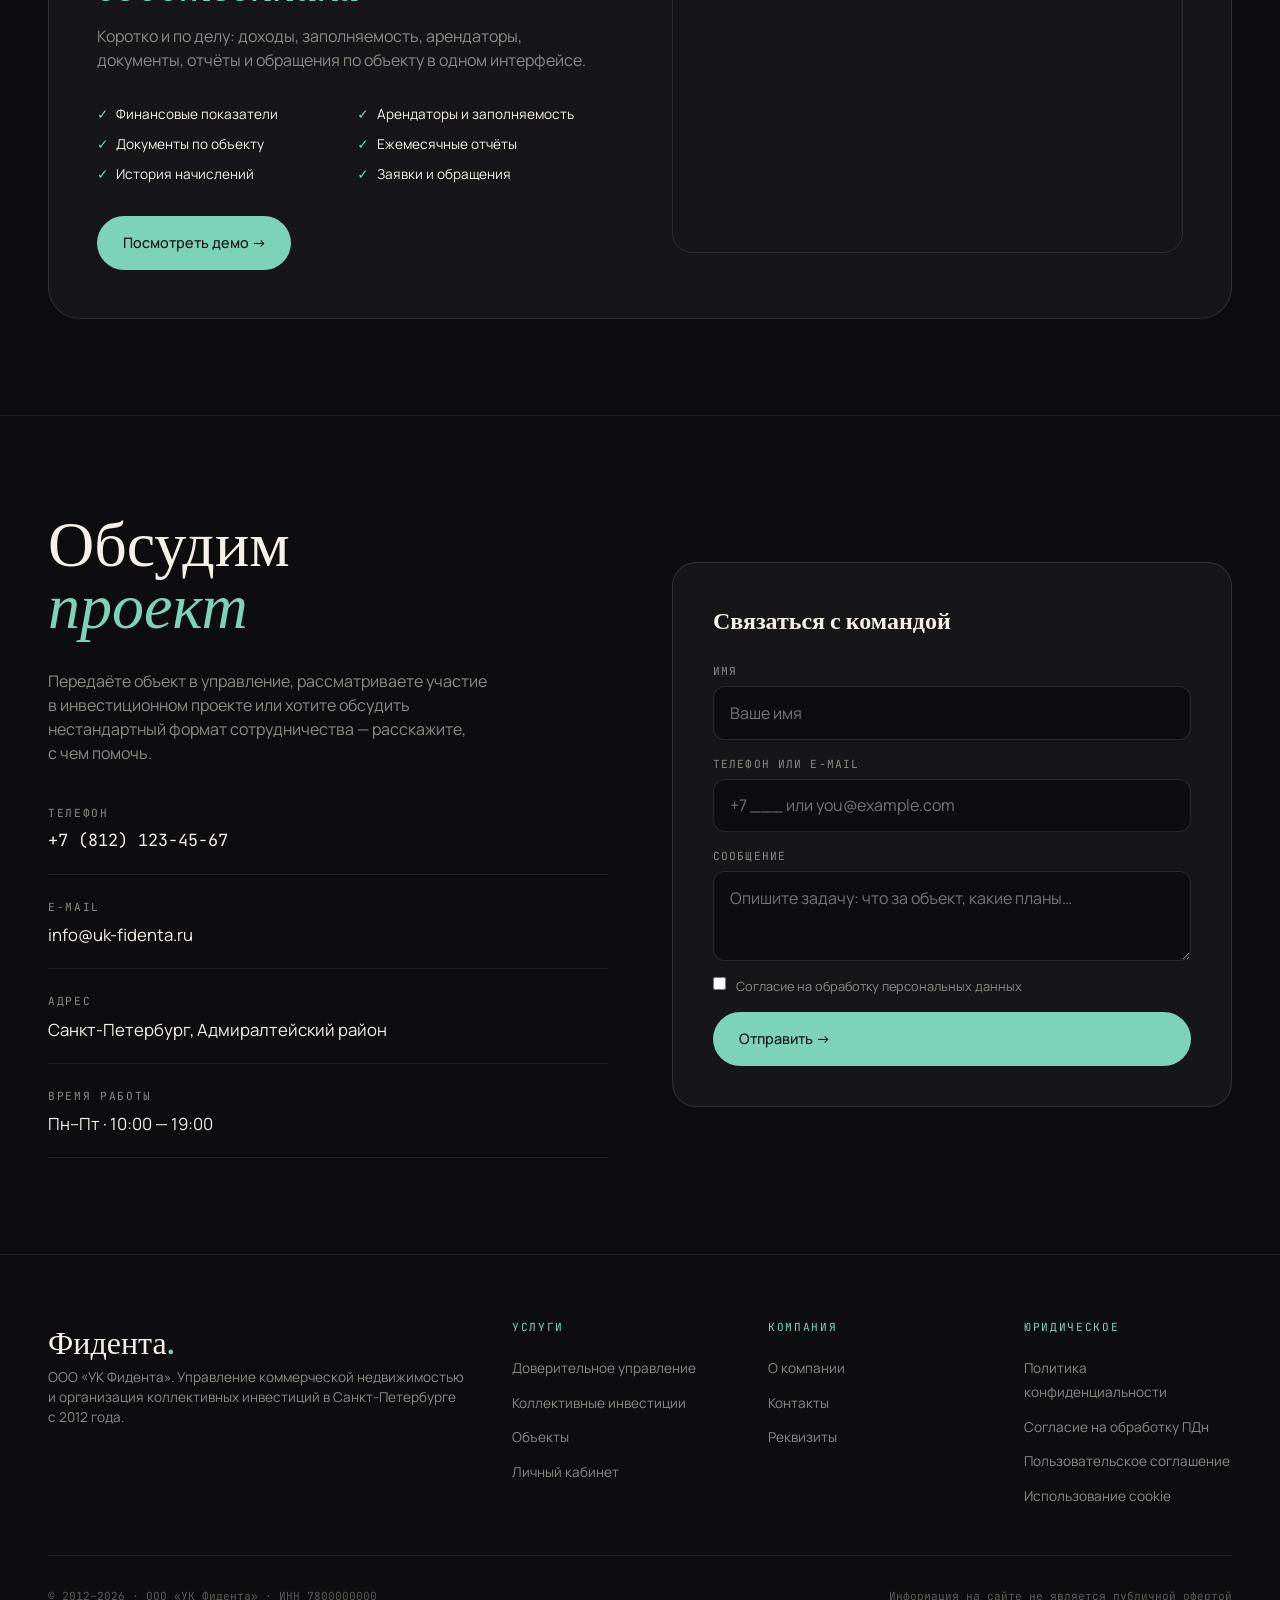
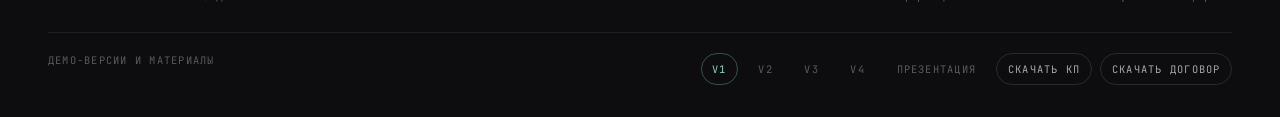
==== commit 4dc5500f: "Add photos and refine main page content" ====
--- a/index.html
+++ b/index.html
@@ -1,2072 +1,37 @@
-<!DOCTYPE html>
-<html lang="ru">
-<head>
-<meta charset="UTF-8">
-<meta name="viewport" content="width=device-width, initial-scale=1.0">
-<title>Фидента — управление и инвестиции в коммерческую недвижимость СПб</title>
-<meta name="description" content="ООО «УК Фидента». Доверительное управление коммерческой недвижимостью в Санкт-Петербурге. Под управлением — более 10 000 м². Коллективные инвестиции в недвижимость от 1 млн ₽.">
- 
-<link rel="preconnect" href="https://fonts.googleapis.com">
-<link rel="preconnect" href="https://fonts.gstatic.com" crossorigin>
-<link href="https://fonts.googleapis.com/css2?family=Fraunces:opsz,wght,SOFT@9..144,300..900,0..100&family=Manrope:wght@300;400;500;600;700&family=JetBrains+Mono:wght@400;500&display=swap" rel="stylesheet">
- 
-<style>
-/* ============================================
-   DESIGN TOKENS
-   ============================================ */
-:root {
-  /* Base palette */
-  --coal: #0d0d0f;
-  --coal-soft: #161618;
-  --coal-line: rgba(245, 241, 234, 0.08);
-  --coal-line-strong: rgba(245, 241, 234, 0.16);
- 
-  --paper: #f5f1ea;
-  --paper-dim: #ebe5d9;
-  --paper-line: rgba(13, 13, 15, 0.1);
- 
-  /* Text */
-  --fg-on-coal: #f5f1ea;
-  --fg-on-coal-muted: #8a8a86;
-  --fg-on-coal-dim: #5a5a56;
- 
-  --fg-on-paper: #0d0d0f;
-  --fg-on-paper-muted: #5a5a56;
-  --fg-on-paper-dim: #8a8a86;
- 
-  /* Mint accent */
-  --mint: #B8F2D7;
-  --mint-strong: #7DD3B8;
-  --mint-deep: #1F4A39;
-  --mint-bg: #d5f5e6;
- 
-  /* Typography */
-  --font-display: 'Fraunces', Georgia, serif;
-  --font-text: 'Manrope', system-ui, sans-serif;
-  --font-mono: 'JetBrains Mono', 'Courier New', monospace;
- 
-  /* Sizing */
-  --gutter: clamp(1.25rem, 4vw, 3rem);
-  --max: 1440px;
-}
- 
-/* ============================================
-   RESET & BASE
-   ============================================ */
-*, *::before, *::after { box-sizing: border-box; margin: 0; padding: 0; }
-html { scroll-behavior: smooth; -webkit-font-smoothing: antialiased; -moz-osx-font-smoothing: grayscale; }
-body {
-  font-family: var(--font-text);
-  font-weight: 400;
-  background: var(--coal);
-  color: var(--fg-on-coal);
-  line-height: 1.5;
-  overflow-x: hidden;
-}
-img, svg { max-width: 100%; display: block; }
-a { color: inherit; text-decoration: none; }
-button { font: inherit; cursor: pointer; border: none; background: none; color: inherit; }
-input, textarea { font: inherit; }
- 
-/* ============================================
-   UTILITIES
-   ============================================ */
-.container { max-width: var(--max); margin: 0 auto; padding: 0 var(--gutter); }
-.mono { font-family: var(--font-mono); font-feature-settings: "tnum" 1; letter-spacing: -0.02em; }
-.serif { font-family: var(--font-display); }
- 
-.tag {
-  display: inline-flex; align-items: center; gap: 0.5rem;
-  font-family: var(--font-mono);
-  font-size: 0.7rem;
-  letter-spacing: 0.12em;
-  text-transform: uppercase;
-  color: var(--fg-on-coal-muted);
-}
-.tag::before {
-  content: ""; width: 6px; height: 6px; border-radius: 50%;
-  background: var(--mint-strong);
-}
-.tag--dark { color: var(--fg-on-paper-muted); }
-.tag--dark::before { background: var(--mint-deep); }
- 
-/* ============================================
-   FADE-IN ANIMATION (Intersection)
-   ============================================ */
-.reveal { opacity: 0; transform: translateY(24px); transition: opacity 0.9s cubic-bezier(0.16, 1, 0.3, 1), transform 0.9s cubic-bezier(0.16, 1, 0.3, 1); }
-.reveal.is-visible { opacity: 1; transform: translateY(0); }
-.reveal-delay-1 { transition-delay: 0.1s; }
-.reveal-delay-2 { transition-delay: 0.2s; }
-.reveal-delay-3 { transition-delay: 0.3s; }
-.reveal-delay-4 { transition-delay: 0.4s; }
- 
-/* ============================================
-   NAV
-   ============================================ */
-.nav {
-  position: fixed; top: 0; left: 0; right: 0; z-index: 100;
-  padding: 1.25rem var(--gutter);
-  display: flex; align-items: center; justify-content: space-between;
-  transition: background 0.4s ease, backdrop-filter 0.4s ease, padding 0.4s ease;
-}
-.nav.is-scrolled {
-  background: rgba(13, 13, 15, 0.92);
-  backdrop-filter: blur(20px);
-  -webkit-backdrop-filter: blur(20px);
-  padding: 1rem var(--gutter);
-  border-bottom: 1px solid var(--coal-line);
-}
-.nav__logo {
-  font-family: var(--font-display);
-  font-weight: 500;
-  font-size: 1.5rem;
-  letter-spacing: -0.02em;
-  font-variation-settings: "opsz" 144, "SOFT" 0;
-}
-.nav__logo span { color: var(--mint-strong); }
-.nav__menu { display: flex; gap: 2.25rem; align-items: center; }
-.nav__link {
-  font-size: 0.875rem;
-  color: var(--fg-on-coal-muted);
-  font-weight: 500;
-  position: relative;
-  padding: 0.25rem 0;
-  transition: color 0.25s ease;
-}
-.nav__link:hover { color: var(--fg-on-coal); }
-.nav__link::after {
-  content: "";
-  position: absolute; bottom: 0; left: 0;
-  width: 0; height: 1px;
-  background: var(--mint-strong);
-  transition: width 0.3s ease;
-}
-.nav__link:hover::after { width: 100%; }
-.nav__right { display: flex; gap: 1.25rem; align-items: center; }
-.nav__phone {
-  font-family: var(--font-mono);
-  font-size: 0.875rem;
-  color: var(--fg-on-coal);
-}
-.nav__cta {
-  padding: 0.6rem 1.1rem;
-  border: 1px solid var(--coal-line-strong);
-  border-radius: 100px;
-  font-size: 0.8rem;
-  letter-spacing: 0.04em;
-  transition: all 0.3s ease;
-}
-.nav__cta:hover { background: var(--mint-strong); color: var(--coal); border-color: var(--mint-strong); }
- 
-.nav__burger { display: none; }
- 
-@media (max-width: 980px) {
-  .nav__menu, .nav__phone { display: none; }
-  .nav__burger {
-    display: flex; flex-direction: column; gap: 5px; padding: 0.5rem;
-  }
-  .nav__burger span { width: 22px; height: 1.5px; background: var(--fg-on-coal); }
-}
- 
-/* ============================================
-   HERO
-   ============================================ */
-.hero {
-  min-height: 100vh;
-  padding-top: 7rem;
-  padding-bottom: 3rem;
-  display: flex; flex-direction: column; justify-content: space-between;
-  position: relative;
-  overflow: hidden;
-}
-.hero::before {
-  content: ""; position: absolute; inset: 0;
-  background: radial-gradient(ellipse 90% 60% at 80% 30%, rgba(125, 211, 184, 0.06), transparent 60%);
-  pointer-events: none;
-}
-.hero__top {
-  display: grid;
-  grid-template-columns: 1.2fr 1fr;
-  gap: 4rem;
-  padding-top: 2rem;
-  position: relative;
-  z-index: 2;
-}
-.hero__headline {
-  font-family: var(--font-display);
-  font-weight: 300;
-  font-size: clamp(2.5rem, 6.5vw, 6rem);
-  line-height: 0.98;
-  letter-spacing: -0.03em;
-  font-variation-settings: "opsz" 144, "SOFT" 50;
-}
-.hero__headline em {
-  font-style: italic;
-  font-weight: 300;
-  font-variation-settings: "opsz" 144, "SOFT" 100;
-  color: var(--mint-strong);
-}
-.hero__sub {
-  margin-top: 2rem;
-  font-size: 1.05rem;
-  line-height: 1.55;
-  color: var(--fg-on-coal-muted);
-  max-width: 32rem;
-}
-.hero__cta-row {
-  margin-top: 2.5rem;
-  display: flex; gap: 1rem; flex-wrap: wrap;
-}
-.btn {
-  display: inline-flex; align-items: center; gap: 0.7rem;
-  padding: 1rem 1.6rem;
-  border-radius: 100px;
-  font-size: 0.9rem;
-  font-weight: 500;
-  letter-spacing: 0.01em;
-  transition: all 0.35s cubic-bezier(0.16, 1, 0.3, 1);
-  position: relative;
-  overflow: hidden;
-}
-.btn--primary { background: var(--mint-strong); color: var(--coal); }
-.btn--primary:hover { background: var(--mint); transform: translateY(-2px); box-shadow: 0 12px 32px -8px rgba(125, 211, 184, 0.4); }
-.btn--ghost { border: 1px solid var(--coal-line-strong); color: var(--fg-on-coal); }
-.btn--ghost:hover { background: var(--fg-on-coal); color: var(--coal); border-color: var(--fg-on-coal); }
-.btn__arrow { display: inline-block; transition: transform 0.3s ease; }
-.btn:hover .btn__arrow { transform: translateX(4px); }
- 
-.hero__counter {
-  display: flex; flex-direction: column; align-items: flex-end; justify-content: flex-end;
-  text-align: right;
-}
-.hero__counter-num {
-  font-family: var(--font-mono);
-  font-weight: 500;
-  font-size: clamp(3rem, 9vw, 8rem);
-  letter-spacing: -0.06em;
-  line-height: 1;
-  color: var(--fg-on-coal);
-}
-.hero__counter-num sup {
-  font-size: 0.4em;
-  color: var(--mint-strong);
-  vertical-align: super;
-  margin-left: 0.1em;
-}
-.hero__counter-label {
-  margin-top: 1rem;
-  font-family: var(--font-mono);
-  font-size: 0.7rem;
-  letter-spacing: 0.15em;
-  text-transform: uppercase;
-  color: var(--fg-on-coal-muted);
-  max-width: 16rem;
-}
- 
-@media (max-width: 860px) {
-  .hero__top { grid-template-columns: 1fr; gap: 3rem; }
-  .hero__counter { align-items: flex-start; text-align: left; }
-}
- 
-/* MARQUEE */
-.marquee {
-  position: relative; z-index: 2;
-  margin-top: 4rem;
-  padding: 1.25rem 0;
-  border-top: 1px solid var(--coal-line);
-  border-bottom: 1px solid var(--coal-line);
-  overflow: hidden;
-  display: flex;
-  white-space: nowrap;
-}
-.marquee__track {
-  display: flex; gap: 3rem;
-  animation: marquee 40s linear infinite;
-  flex-shrink: 0;
-}
-.marquee__item {
-  font-family: var(--font-mono);
-  font-size: 0.85rem;
-  letter-spacing: 0.1em;
-  text-transform: uppercase;
-  color: var(--fg-on-coal-muted);
-  display: flex; align-items: center; gap: 3rem;
-}
-.marquee__item::after {
-  content: "✦";
-  color: var(--mint-strong);
-}
-@keyframes marquee {
-  from { transform: translateX(0); }
-  to { transform: translateX(-50%); }
-}
- 
-/* ============================================
-   STATS BAR
-   ============================================ */
-.stats {
-  padding: 4rem 0;
-  border-bottom: 1px solid var(--coal-line);
-}
-.stats__grid {
-  display: grid;
-  grid-template-columns: repeat(4, 1fr);
-  gap: 2rem;
-}
-.stat {
-  display: flex; flex-direction: column; gap: 0.5rem;
-  padding-left: 1rem;
-  border-left: 1px solid var(--coal-line-strong);
-}
-.stat__num {
-  font-family: var(--font-mono);
-  font-size: clamp(2rem, 4vw, 3rem);
-  letter-spacing: -0.04em;
-  line-height: 1;
-  color: var(--fg-on-coal);
-}
-.stat__label {
-  font-size: 0.85rem;
-  color: var(--fg-on-coal-muted);
-  line-height: 1.4;
-}
-@media (max-width: 720px) { .stats__grid { grid-template-columns: repeat(2, 1fr); } }
- 
-/* ============================================
-   DIRECTIONS SPLIT
-   ============================================ */
-.directions { padding: 6rem 0 4rem; }
-.directions__intro {
-  display: grid; grid-template-columns: 1fr 2fr;
-  gap: 4rem;
-  margin-bottom: 4rem;
-  align-items: end;
-}
-.directions__title {
-  font-family: var(--font-display);
-  font-weight: 300;
-  font-size: clamp(2rem, 4.5vw, 3.75rem);
-  line-height: 1;
-  letter-spacing: -0.025em;
-  font-variation-settings: "opsz" 100;
-}
-.directions__title em {
-  font-style: italic;
-  color: var(--mint-strong);
-  font-variation-settings: "opsz" 100, "SOFT" 100;
-}
-.directions__lead {
-  color: var(--fg-on-coal-muted);
-  font-size: 1.05rem;
-  line-height: 1.6;
-  max-width: 36rem;
-}
-.directions__grid {
-  display: grid; grid-template-columns: 1fr 1fr;
-  gap: 1.5rem;
-}
-.direction-card {
-  position: relative;
-  padding: 2.5rem;
-  border: 1px solid var(--coal-line-strong);
-  border-radius: 24px;
-  min-height: 28rem;
-  display: flex; flex-direction: column; justify-content: space-between;
-  transition: all 0.5s cubic-bezier(0.16, 1, 0.3, 1);
-  overflow: hidden;
-  background: var(--coal-soft);
-}
-.direction-card::before {
-  content: ""; position: absolute; inset: 0;
-  background: radial-gradient(ellipse 80% 60% at 50% 0%, rgba(125, 211, 184, 0.08), transparent 70%);
-  opacity: 0; transition: opacity 0.5s ease;
-  pointer-events: none;
-}
-.direction-card:hover::before { opacity: 1; }
-.direction-card:hover { transform: translateY(-4px); border-color: var(--mint-strong); }
-.direction-card__num {
-  font-family: var(--font-mono);
-  font-size: 0.75rem;
-  color: var(--mint-strong);
-  letter-spacing: 0.1em;
-  margin-bottom: 1.5rem;
-}
-.direction-card__title {
-  font-family: var(--font-display);
-  font-weight: 300;
-  font-size: clamp(1.75rem, 3vw, 2.5rem);
-  line-height: 1.05;
-  letter-spacing: -0.02em;
-  margin-bottom: 1rem;
-  font-variation-settings: "opsz" 100, "SOFT" 50;
-}
-.direction-card__title em {
-  font-style: italic;
-  font-variation-settings: "opsz" 100, "SOFT" 100;
-}
-.direction-card__desc {
-  color: var(--fg-on-coal-muted);
-  font-size: 0.95rem;
-  line-height: 1.55;
-  max-width: 26rem;
-}
-.direction-card__bullets {
-  margin-top: 1.5rem;
-  list-style: none;
-  display: flex; flex-direction: column; gap: 0.6rem;
-}
-.direction-card__bullets li {
-  display: flex; align-items: flex-start; gap: 0.75rem;
-  font-size: 0.9rem;
-  color: var(--fg-on-coal);
-}
-.direction-card__bullets li::before {
-  content: ""; width: 14px; height: 1px; background: var(--mint-strong); margin-top: 0.65rem; flex-shrink: 0;
-}
-.direction-card__footer {
-  margin-top: 2rem;
-  display: flex; align-items: center; justify-content: space-between;
-  padding-top: 1.5rem;
-  border-top: 1px solid var(--coal-line);
-}
-.direction-card__link {
-  display: inline-flex; align-items: center; gap: 0.6rem;
-  font-size: 0.9rem; font-weight: 500;
-  color: var(--fg-on-coal);
-  transition: color 0.3s ease;
-}
-.direction-card__link:hover { color: var(--mint-strong); }
-.direction-card__link span { transition: transform 0.3s ease; }
-.direction-card__link:hover span { transform: translateX(4px); }
- 
-.direction-card--mint {
-  background: var(--mint-bg);
-  border-color: transparent;
-  color: var(--fg-on-paper);
-}
-.direction-card--mint::before {
-  background: radial-gradient(ellipse 80% 60% at 50% 0%, rgba(31, 74, 57, 0.1), transparent 70%);
-}
-.direction-card--mint:hover { border-color: var(--mint-deep); transform: translateY(-4px); }
-.direction-card--mint .direction-card__num { color: var(--mint-deep); }
-.direction-card--mint .direction-card__desc { color: var(--fg-on-paper-muted); }
-.direction-card--mint .direction-card__bullets li { color: var(--fg-on-paper); }
-.direction-card--mint .direction-card__bullets li::before { background: var(--mint-deep); }
-.direction-card--mint .direction-card__footer { border-color: rgba(31, 74, 57, 0.15); }
-.direction-card--mint .direction-card__link { color: var(--fg-on-paper); }
-.direction-card--mint .direction-card__link:hover { color: var(--mint-deep); }
- 
-@media (max-width: 860px) {
-  .directions__intro { grid-template-columns: 1fr; gap: 2rem; }
-  .directions__grid { grid-template-columns: 1fr; }
-}
- 
-/* ============================================
-   OBJECTS
-   ============================================ */
-.objects {
-  padding: 6rem 0 5rem;
-  border-top: 1px solid var(--coal-line);
-}
-.section-header {
-  display: grid; grid-template-columns: 1fr 1fr;
-  gap: 4rem;
-  margin-bottom: 4rem;
-  align-items: end;
-}
-.section-header__title {
-  font-family: var(--font-display);
-  font-weight: 300;
-  font-size: clamp(2rem, 4.5vw, 3.75rem);
-  line-height: 1;
-  letter-spacing: -0.025em;
-  font-variation-settings: "opsz" 100;
-}
-.section-header__title em {
-  font-style: italic;
-  color: var(--mint-strong);
-  font-variation-settings: "opsz" 100, "SOFT" 100;
-}
-.section-header__meta {
-  display: flex; flex-direction: column; gap: 1rem; align-items: flex-end;
-  font-family: var(--font-mono);
-  font-size: 0.85rem;
-  color: var(--fg-on-coal-muted);
-}
-.section-header__meta-num {
-  font-size: 2.5rem;
-  color: var(--fg-on-coal);
-  letter-spacing: -0.04em;
-}
- 
-.objects__grid {
-  display: grid;
-  grid-template-columns: repeat(2, 1fr);
-  gap: 1.5rem;
-}
-.object-card {
-  position: relative;
-  border: 1px solid var(--coal-line-strong);
-  border-radius: 20px;
-  overflow: hidden;
-  background: var(--coal-soft);
-  transition: all 0.5s cubic-bezier(0.16, 1, 0.3, 1);
-  cursor: pointer;
-}
-.object-card:hover { transform: translateY(-4px); border-color: var(--mint-strong); }
-.object-card__visual {
-  aspect-ratio: 16 / 10;
-  background:
-    linear-gradient(135deg, var(--coal) 0%, var(--coal-soft) 100%);
-  position: relative;
-  overflow: hidden;
-}
-.object-card__visual::before {
-  content: ""; position: absolute; inset: 0;
-  background-image:
-    linear-gradient(rgba(245, 241, 234, 0.04) 1px, transparent 1px),
-    linear-gradient(90deg, rgba(245, 241, 234, 0.04) 1px, transparent 1px);
-  background-size: 48px 48px;
-}
-.object-card__visual::after {
-  content: ""; position: absolute; inset: 0;
-  background: radial-gradient(ellipse 60% 50% at 50% 50%, rgba(125, 211, 184, 0.12), transparent 70%);
-}
-.object-card__visual-icon {
-  position: absolute; top: 50%; left: 50%; transform: translate(-50%, -50%);
-  font-family: var(--font-mono);
-  font-size: 0.7rem;
-  letter-spacing: 0.15em;
-  color: var(--fg-on-coal-dim);
-  text-transform: uppercase;
-}
-.object-card__badge {
-  position: absolute; top: 1.25rem; left: 1.25rem;
-  padding: 0.4rem 0.75rem;
-  background: rgba(13, 13, 15, 0.7);
-  backdrop-filter: blur(8px);
-  border: 1px solid var(--coal-line-strong);
-  border-radius: 100px;
-  font-family: var(--font-mono);
-  font-size: 0.7rem;
-  letter-spacing: 0.1em;
-  text-transform: uppercase;
-  color: var(--mint-strong);
-}
-.object-card__body { padding: 1.75rem; }
-.object-card__title {
-  font-family: var(--font-display);
-  font-weight: 400;
-  font-size: 1.45rem;
-  line-height: 1.15;
-  letter-spacing: -0.01em;
-  margin-bottom: 0.5rem;
-  font-variation-settings: "opsz" 100;
-}
-.object-card__address {
-  font-size: 0.85rem;
-  color: var(--fg-on-coal-muted);
-  margin-bottom: 1.5rem;
-}
-.object-card__stats {
-  display: grid; grid-template-columns: repeat(3, 1fr);
-  gap: 1rem;
-  padding-top: 1.25rem;
-  border-top: 1px solid var(--coal-line);
-}
-.object-card__stat-label {
-  font-family: var(--font-mono);
-  font-size: 0.65rem;
-  letter-spacing: 0.1em;
-  text-transform: uppercase;
-  color: var(--fg-on-coal-dim);
-  margin-bottom: 0.35rem;
-}
-.object-card__stat-val {
-  font-family: var(--font-mono);
-  font-size: 1.05rem;
-  color: var(--fg-on-coal);
-  letter-spacing: -0.02em;
-}
- 
-.objects__footer {
-  margin-top: 3rem;
-  padding: 2.5rem;
-  border: 1px dashed var(--coal-line-strong);
-  border-radius: 20px;
-  text-align: center;
-  display: flex; flex-direction: column; gap: 0.75rem; align-items: center;
-}
-.objects__footer-text {
-  color: var(--fg-on-coal-muted);
-  max-width: 32rem;
-}
-@media (max-width: 720px) {
-  .section-header { grid-template-columns: 1fr; gap: 1.5rem; }
-  .section-header__meta { align-items: flex-start; }
-  .objects__grid { grid-template-columns: 1fr; }
-}
- 
-/* ============================================
-   HOW IT WORKS
-   ============================================ */
-.how {
-  padding: 6rem 0;
-  border-top: 1px solid var(--coal-line);
-}
-.how__steps {
-  display: grid;
-  grid-template-columns: repeat(5, 1fr);
-  gap: 0;
-  border-top: 1px solid var(--coal-line);
-}
-.step {
-  padding: 2.5rem 1.5rem;
-  border-right: 1px solid var(--coal-line);
-  display: flex; flex-direction: column; gap: 1rem;
-  transition: background 0.4s ease;
-}
-.step:last-child { border-right: none; }
-.step:hover { background: var(--coal-soft); }
-.step__num {
-  font-family: var(--font-mono);
-  font-size: 0.75rem;
-  letter-spacing: 0.1em;
-  color: var(--mint-strong);
-}
-.step__title {
-  font-family: var(--font-display);
-  font-weight: 400;
-  font-size: 1.25rem;
-  line-height: 1.2;
-  letter-spacing: -0.01em;
-  font-variation-settings: "opsz" 100;
-}
-.step__desc {
-  font-size: 0.85rem;
-  color: var(--fg-on-coal-muted);
-  line-height: 1.5;
-}
-@media (max-width: 980px) {
-  .how__steps { grid-template-columns: 1fr 1fr; }
-  .step { border-bottom: 1px solid var(--coal-line); }
-  .step:nth-child(odd) { border-right: 1px solid var(--coal-line); }
-  .step:nth-child(even) { border-right: none; }
-}
-@media (max-width: 560px) {
-  .how__steps { grid-template-columns: 1fr; }
-  .step { border-right: none; }
-}
- 
-/* ============================================
-   INVESTMENTS — MINT SECTION
-   ============================================ */
-.invest {
-  background: var(--mint-bg);
-  color: var(--fg-on-paper);
-  padding: 7rem 0 6rem;
-  position: relative;
-  overflow: hidden;
-}
-.invest::before {
-  content: ""; position: absolute; inset: 0;
-  background-image:
-    radial-gradient(ellipse 60% 40% at 90% 10%, rgba(31, 74, 57, 0.1), transparent 60%),
-    radial-gradient(ellipse 50% 50% at 10% 90%, rgba(125, 211, 184, 0.3), transparent 60%);
-  pointer-events: none;
-}
-.invest__inner { position: relative; z-index: 2; }
-.invest__lead {
-  display: grid; grid-template-columns: 1.2fr 1fr;
-  gap: 4rem;
-  margin-bottom: 5rem;
-  align-items: end;
-}
-.invest__title {
-  font-family: var(--font-display);
-  font-weight: 300;
-  font-size: clamp(2.5rem, 6vw, 5rem);
-  line-height: 0.98;
-  letter-spacing: -0.03em;
-  font-variation-settings: "opsz" 144, "SOFT" 50;
-}
-.invest__title em {
-  font-style: italic;
-  color: var(--mint-deep);
-  font-variation-settings: "opsz" 144, "SOFT" 100;
-}
-.invest__desc {
-  font-size: 1.05rem;
-  line-height: 1.6;
-  color: var(--fg-on-paper-muted);
-  max-width: 28rem;
-}
-.invest__min {
-  margin-top: 1.5rem;
-  display: inline-flex; align-items: baseline; gap: 0.75rem;
-  padding: 0.75rem 1.25rem;
-  background: var(--coal);
-  color: var(--fg-on-coal);
-  border-radius: 100px;
-}
-.invest__min-num {
-  font-family: var(--font-mono);
-  font-size: 1.25rem;
-  color: var(--mint-strong);
-  letter-spacing: -0.02em;
-}
-.invest__min-label {
-  font-family: var(--font-mono);
-  font-size: 0.75rem;
-  letter-spacing: 0.1em;
-  text-transform: uppercase;
-  color: var(--fg-on-coal-muted);
-}
- 
-.invest__how {
-  margin-bottom: 5rem;
-}
-.invest__how-title {
-  font-family: var(--font-mono);
-  font-size: 0.8rem;
-  letter-spacing: 0.15em;
-  text-transform: uppercase;
-  color: var(--mint-deep);
-  margin-bottom: 2rem;
-  padding-bottom: 1rem;
-  border-bottom: 1px solid rgba(31, 74, 57, 0.2);
-}
-.invest__how-grid {
-  display: grid;
-  grid-template-columns: repeat(3, 1fr);
-  gap: 1rem;
-}
-.invest-step {
-  background: var(--paper);
-  padding: 2rem;
-  border-radius: 20px;
-  position: relative;
-  transition: transform 0.4s ease;
-}
-.invest-step:hover { transform: translateY(-4px); }
-.invest-step__num {
-  font-family: var(--font-mono);
-  font-size: 2.5rem;
-  color: var(--mint-deep);
-  letter-spacing: -0.04em;
-  line-height: 1;
-  margin-bottom: 1.5rem;
-}
-.invest-step__title {
-  font-family: var(--font-display);
-  font-weight: 400;
-  font-size: 1.25rem;
-  line-height: 1.2;
-  letter-spacing: -0.01em;
-  margin-bottom: 0.5rem;
-  font-variation-settings: "opsz" 100;
-}
-.invest-step__desc {
-  font-size: 0.9rem;
-  color: var(--fg-on-paper-muted);
-  line-height: 1.5;
-}
- 
-.invest__cols {
-  display: grid; grid-template-columns: 1fr 1fr;
-  gap: 1rem;
-  margin-bottom: 4rem;
-}
-.invest-block {
-  background: var(--coal);
-  color: var(--fg-on-coal);
-  padding: 2.5rem;
-  border-radius: 24px;
-}
-.invest-block__label {
-  font-family: var(--font-mono);
-  font-size: 0.75rem;
-  letter-spacing: 0.15em;
-  text-transform: uppercase;
-  color: var(--mint-strong);
-  margin-bottom: 2rem;
-}
-.invest-block__title {
-  font-family: var(--font-display);
-  font-weight: 300;
-  font-size: 1.75rem;
-  line-height: 1.1;
-  letter-spacing: -0.02em;
-  margin-bottom: 2rem;
-  font-variation-settings: "opsz" 100, "SOFT" 50;
-}
-.invest-block__list {
-  list-style: none;
-  display: flex; flex-direction: column; gap: 1rem;
-}
-.invest-block__list li {
-  display: flex; align-items: flex-start; gap: 0.75rem;
-  padding: 0.75rem 0;
-  border-bottom: 1px solid var(--coal-line);
-  font-size: 0.95rem;
-}
-.invest-block__list li:last-child { border-bottom: none; }
-.invest-block__list li::before {
-  content: ""; flex-shrink: 0;
-  width: 8px; height: 8px; border-radius: 50%;
-  background: var(--mint-strong);
-  margin-top: 0.5rem;
-}
- 
-/* INVEST FORM */
-.invest-form {
-  background: var(--paper);
-  padding: 3rem;
-  border-radius: 32px;
-  display: grid; grid-template-columns: 1fr 1.4fr;
-  gap: 4rem;
-  align-items: center;
-  position: relative;
-  overflow: hidden;
-}
-.invest-form::before {
-  content: ""; position: absolute; top: -50%; right: -10%;
-  width: 60%; aspect-ratio: 1;
-  background: radial-gradient(circle, var(--mint-bg), transparent 70%);
-  pointer-events: none;
-}
-.invest-form__lead { position: relative; z-index: 2; }
-.invest-form__title {
-  font-family: var(--font-display);
-  font-weight: 300;
-  font-size: 2.25rem;
-  line-height: 1.05;
-  letter-spacing: -0.025em;
-  margin-bottom: 1rem;
-  font-variation-settings: "opsz" 100, "SOFT" 50;
-}
-.invest-form__title em {
-  font-style: italic;
-  color: var(--mint-deep);
-  font-variation-settings: "opsz" 100, "SOFT" 100;
-}
-.invest-form__sub {
-  color: var(--fg-on-paper-muted);
-  font-size: 0.95rem;
-  line-height: 1.5;
-}
-.invest-form__form {
-  display: grid; grid-template-columns: 1fr 1fr;
-  gap: 1rem;
-  position: relative; z-index: 2;
-}
-.field {
-  display: flex; flex-direction: column; gap: 0.4rem;
-}
-.field--full { grid-column: 1 / -1; }
-.field__label {
-  font-family: var(--font-mono);
-  font-size: 0.7rem;
-  letter-spacing: 0.1em;
-  text-transform: uppercase;
-  color: var(--fg-on-paper-muted);
-}
-.field__input, .field__select, .field__textarea {
-  padding: 0.85rem 1rem;
-  border: 1px solid rgba(13, 13, 15, 0.12);
-  border-radius: 12px;
-  background: white;
-  font-size: 0.95rem;
-  color: var(--fg-on-paper);
-  transition: border-color 0.25s ease, box-shadow 0.25s ease;
-  font-family: var(--font-text);
-}
-.field__input:focus, .field__select:focus, .field__textarea:focus {
-  outline: none;
-  border-color: var(--mint-deep);
-  box-shadow: 0 0 0 3px rgba(31, 74, 57, 0.1);
-}
-.field__textarea { min-height: 80px; resize: vertical; }
-.field__checkbox {
-  display: flex; align-items: flex-start; gap: 0.6rem;
-  font-size: 0.8rem;
-  color: var(--fg-on-paper-muted);
-  line-height: 1.4;
-}
-.field__checkbox input { margin-top: 0.2rem; }
-.field__checkbox a { text-decoration: underline; color: var(--fg-on-paper); }
-.invest-form__submit {
-  grid-column: 1 / -1;
-  display: flex; align-items: center; justify-content: space-between;
-  gap: 1rem;
-  flex-wrap: wrap;
-  margin-top: 0.5rem;
-}
-.btn--invest {
-  background: var(--mint-deep);
-  color: var(--paper);
-}
-.btn--invest:hover { background: var(--coal); }
-.invest-form__disclaimer {
-  flex: 1; min-width: 280px;
-  font-size: 0.75rem;
-  color: var(--fg-on-paper-dim);
-  line-height: 1.4;
-}
- 
-@media (max-width: 980px) {
-  .invest__lead { grid-template-columns: 1fr; gap: 2rem; }
-  .invest__how-grid { grid-template-columns: 1fr; }
-  .invest__cols { grid-template-columns: 1fr; }
-  .invest-form { grid-template-columns: 1fr; padding: 2rem; gap: 2rem; }
-  .invest-form__form { grid-template-columns: 1fr; }
-}
- 
-/* ============================================
-   ABOUT
-   ============================================ */
-.about {
-  padding: 6rem 0;
-  border-top: 1px solid var(--coal-line);
-}
-.about__grid {
-  display: grid; grid-template-columns: 1fr 1fr;
-  gap: 4rem;
-  align-items: center;
-}
-.about__copy {
-  font-family: var(--font-display);
-  font-weight: 300;
-  font-size: clamp(1.5rem, 2.5vw, 2rem);
-  line-height: 1.3;
-  letter-spacing: -0.015em;
-  font-variation-settings: "opsz" 100;
-}
-.about__copy em {
-  font-style: italic;
-  color: var(--mint-strong);
-  font-variation-settings: "opsz" 100, "SOFT" 100;
-}
-.about__details {
-  display: flex; flex-direction: column; gap: 2rem;
-}
-.about__detail {
-  padding-bottom: 1.5rem;
-  border-bottom: 1px solid var(--coal-line);
-}
-.about__detail-label {
-  font-family: var(--font-mono);
-  font-size: 0.7rem;
-  letter-spacing: 0.15em;
-  text-transform: uppercase;
-  color: var(--mint-strong);
-  margin-bottom: 0.75rem;
-}
-.about__detail-text {
-  font-size: 0.95rem;
-  line-height: 1.6;
-  color: var(--fg-on-coal);
-}
-@media (max-width: 860px) { .about__grid { grid-template-columns: 1fr; gap: 2rem; } }
- 
-/* ============================================
-   LK TEASER
-   ============================================ */
-.lk {
-  padding: 6rem 0;
-  border-top: 1px solid var(--coal-line);
-}
-.lk__inner {
-  background: var(--coal-soft);
-  border: 1px solid var(--coal-line-strong);
-  border-radius: 32px;
-  padding: 4rem;
-  display: grid; grid-template-columns: 1fr 1fr;
-  gap: 4rem;
-  align-items: center;
-  position: relative;
-  overflow: hidden;
-}
-.lk__inner::before {
-  content: ""; position: absolute; top: -50%; right: -10%;
-  width: 60%; aspect-ratio: 1;
-  background: radial-gradient(circle, rgba(125, 211, 184, 0.08), transparent 70%);
-  pointer-events: none;
-}
-.lk__content { position: relative; z-index: 2; }
-.lk__title {
-  font-family: var(--font-display);
-  font-weight: 300;
-  font-size: clamp(2rem, 3.5vw, 3rem);
-  line-height: 1.05;
-  letter-spacing: -0.025em;
-  margin: 1rem 0;
-  font-variation-settings: "opsz" 100, "SOFT" 50;
-}
-.lk__title em {
-  font-style: italic;
-  color: var(--mint-strong);
-  font-variation-settings: "opsz" 100, "SOFT" 100;
-}
-.lk__desc {
-  color: var(--fg-on-coal-muted);
-  font-size: 1rem;
-  line-height: 1.6;
-  margin-bottom: 2rem;
-  max-width: 28rem;
-}
-.lk__features {
-  display: grid; grid-template-columns: 1fr 1fr;
-  gap: 0.5rem;
-  margin-bottom: 2rem;
-}
-.lk__feature {
-  font-size: 0.85rem;
-  color: var(--fg-on-coal);
-  display: flex; align-items: center; gap: 0.5rem;
-}
-.lk__feature::before {
-  content: "✓"; color: var(--mint-strong); font-size: 0.9rem;
-}
- 
-.lk__preview {
-  position: relative;
-  aspect-ratio: 4 / 3;
-  background: var(--coal);
-  border-radius: 16px;
-  border: 1px solid var(--coal-line-strong);
-  padding: 1.25rem;
-  display: flex; flex-direction: column; gap: 0.75rem;
-  overflow: hidden;
-}
-.lk-mock__topbar {
-  display: flex; align-items: center; justify-content: space-between;
-  padding-bottom: 0.75rem;
-  border-bottom: 1px solid var(--coal-line);
-}
-.lk-mock__topbar-title {
-  font-family: var(--font-mono);
-  font-size: 0.7rem;
-  letter-spacing: 0.1em;
-  color: var(--fg-on-coal-muted);
-}
-.lk-mock__topbar-dot { width: 7px; height: 7px; border-radius: 50%; background: var(--mint-strong); }
-.lk-mock__row {
-  display: flex; gap: 0.5rem;
-}
-.lk-mock__tile {
-  flex: 1;
-  background: rgba(245, 241, 234, 0.04);
-  border: 1px solid var(--coal-line);
-  border-radius: 8px;
-  padding: 0.75rem;
-  display: flex; flex-direction: column; gap: 0.35rem;
-}
-.lk-mock__tile-label {
-  font-family: var(--font-mono);
-  font-size: 0.55rem;
-  letter-spacing: 0.1em;
-  text-transform: uppercase;
-  color: var(--fg-on-coal-dim);
-}
-.lk-mock__tile-val {
-  font-family: var(--font-mono);
-  font-size: 0.9rem;
-  color: var(--fg-on-coal);
-}
-.lk-mock__chart {
-  flex: 1;
-  background: rgba(245, 241, 234, 0.04);
-  border: 1px solid var(--coal-line);
-  border-radius: 8px;
-  padding: 0.75rem;
-  position: relative;
-}
-.lk-mock__chart-line {
-  position: absolute; bottom: 25%; left: 5%; right: 5%;
-  height: 1px; background: var(--mint-strong);
-  transform-origin: left;
-  animation: chartGrow 3s ease-in-out infinite alternate;
-}
-@keyframes chartGrow {
-  from { transform: scaleY(1) translateY(0); opacity: 0.7; }
-  to { transform: scaleY(1) translateY(-20px); opacity: 1; }
-}
-.lk-mock__bars {
-  position: absolute; bottom: 0.75rem; left: 0.75rem; right: 0.75rem;
-  display: flex; align-items: flex-end; gap: 4px; height: 60%;
-}
-.lk-mock__bar {
-  flex: 1; background: var(--mint-strong); border-radius: 2px 2px 0 0;
-  opacity: 0.4;
-}
-.lk-mock__bar:nth-child(1) { height: 30%; }
-.lk-mock__bar:nth-child(2) { height: 50%; }
-.lk-mock__bar:nth-child(3) { height: 45%; }
-.lk-mock__bar:nth-child(4) { height: 65%; }
-.lk-mock__bar:nth-child(5) { height: 55%; }
-.lk-mock__bar:nth-child(6) { height: 75%; opacity: 0.8; }
-.lk-mock__bar:nth-child(7) { height: 80%; opacity: 1; }
- 
-@media (max-width: 860px) {
-  .lk__inner { grid-template-columns: 1fr; padding: 2rem; gap: 2rem; }
-  .lk__features { grid-template-columns: 1fr; }
-}
- 
-/* ============================================
-   CONTACTS
-   ============================================ */
-.contacts {
-  padding: 6rem 0;
-  border-top: 1px solid var(--coal-line);
-}
-.contacts__grid {
-  display: grid; grid-template-columns: 1fr 1fr;
-  gap: 4rem;
-}
-.contacts__title {
-  font-family: var(--font-display);
-  font-weight: 300;
-  font-size: clamp(2.5rem, 5vw, 4rem);
-  line-height: 0.98;
-  letter-spacing: -0.025em;
-  margin-bottom: 2rem;
-  font-variation-settings: "opsz" 144, "SOFT" 50;
-}
-.contacts__title em {
-  font-style: italic;
-  color: var(--mint-strong);
-  font-variation-settings: "opsz" 144, "SOFT" 100;
-}
-.contacts__list {
-  display: flex; flex-direction: column; gap: 2rem;
-}
-.contact-item {
-  padding-bottom: 1.5rem;
-  border-bottom: 1px solid var(--coal-line);
-}
-.contact-item__label {
-  font-family: var(--font-mono);
-  font-size: 0.7rem;
-  letter-spacing: 0.15em;
-  text-transform: uppercase;
-  color: var(--fg-on-coal-muted);
-  margin-bottom: 0.5rem;
-}
-.contact-item__value {
-  font-size: 1.1rem;
-  color: var(--fg-on-coal);
-}
-.contacts__form {
-  background: var(--coal-soft);
-  border: 1px solid var(--coal-line-strong);
-  border-radius: 24px;
-  padding: 2.5rem;
-}
-.contacts__form-title {
-  font-family: var(--font-display);
-  font-weight: 400;
-  font-size: 1.5rem;
-  margin-bottom: 1.5rem;
-  font-variation-settings: "opsz" 100;
-}
-.contacts__form .field__input,
-.contacts__form .field__textarea {
-  background: var(--coal);
-  border-color: var(--coal-line-strong);
-  color: var(--fg-on-coal);
-}
-.contacts__form .field__input:focus,
-.contacts__form .field__textarea:focus {
-  border-color: var(--mint-strong);
-  box-shadow: 0 0 0 3px rgba(125, 211, 184, 0.15);
-}
-.contacts__form .field__label { color: var(--fg-on-coal-muted); }
-.contacts__form .field__checkbox { color: var(--fg-on-coal-muted); }
-.contacts__form .field__checkbox a { color: var(--fg-on-coal); }
-.contacts__form-fields {
-  display: flex; flex-direction: column; gap: 1rem;
-}
-@media (max-width: 860px) { .contacts__grid { grid-template-columns: 1fr; } }
- 
-/* ============================================
-   FOOTER
-   ============================================ */
-.footer {
-  padding: 4rem 0 2rem;
-  border-top: 1px solid var(--coal-line);
-  background: var(--coal);
-}
-.footer__top {
-  display: grid;
-  grid-template-columns: 2fr 1fr 1fr 1fr;
-  gap: 3rem;
-  margin-bottom: 3rem;
-}
-.footer__brand {
-  display: flex; flex-direction: column; gap: 1rem;
-}
-.footer__logo {
-  font-family: var(--font-display);
-  font-weight: 400;
-  font-size: 2rem;
-  letter-spacing: -0.02em;
-  font-variation-settings: "opsz" 144;
-}
-.footer__logo span { color: var(--mint-strong); }
-.footer__desc {
-  color: var(--fg-on-coal-muted);
-  font-size: 0.85rem;
-  line-height: 1.6;
-  max-width: 22rem;
-}
-.footer__col-title {
-  font-family: var(--font-mono);
-  font-size: 0.7rem;
-  letter-spacing: 0.15em;
-  text-transform: uppercase;
-  color: var(--mint-strong);
-  margin-bottom: 1.25rem;
-}
-.footer__list {
-  list-style: none;
-  display: flex; flex-direction: column; gap: 0.65rem;
-}
-.footer__list a {
-  font-size: 0.875rem;
-  color: var(--fg-on-coal-muted);
-  transition: color 0.25s ease;
-}
-.footer__list a:hover { color: var(--mint-strong); }
- 
-.footer__bottom {
-  padding-top: 2rem;
-  border-top: 1px solid var(--coal-line);
-  display: flex; justify-content: space-between; gap: 1.5rem; flex-wrap: wrap;
-  font-family: var(--font-mono);
-  font-size: 0.7rem;
-  letter-spacing: 0.05em;
-  color: var(--fg-on-coal-dim);
-}
-@media (max-width: 720px) {
-  .footer__top { grid-template-columns: 1fr 1fr; }
-}
-@media (max-width: 480px) {
-  .footer__top { grid-template-columns: 1fr; }
-}
- 
-/* ============================================
-   COOKIE BANNER
-   ============================================ */
-.cookie {
-  position: fixed; bottom: 1.25rem; left: 1.25rem; right: 1.25rem;
-  max-width: 32rem;
-  z-index: 200;
-  background: var(--paper);
-  color: var(--fg-on-paper);
-  padding: 1.5rem;
-  border-radius: 16px;
-  box-shadow: 0 30px 60px -20px rgba(0, 0, 0, 0.4);
-  display: flex; align-items: center; gap: 1.5rem;
-  transform: translateY(150%);
-  transition: transform 0.6s cubic-bezier(0.16, 1, 0.3, 1);
-}
-.cookie.is-visible { transform: translateY(0); }
-.cookie__text {
-  font-size: 0.85rem; line-height: 1.5;
-  flex: 1;
-}
-.cookie__text a { text-decoration: underline; }
-.cookie__btn {
-  padding: 0.7rem 1.25rem;
-  background: var(--coal);
-  color: var(--paper);
-  border-radius: 100px;
-  font-size: 0.8rem;
-  font-weight: 500;
-  white-space: nowrap;
-  transition: background 0.3s ease;
-}
-.cookie__btn:hover { background: var(--mint-deep); }
- 
-@media (max-width: 560px) {
-  .cookie { flex-direction: column; align-items: stretch; }
-  .cookie__btn { align-self: flex-start; }
-}
- 
-/* ============================================
-   SECTION INTROS — consistent
-   ============================================ */
-section { scroll-margin-top: 6rem; }
-</style>
-</head>
- 
-<body>
- 
-<!-- ============================================
-     NAV
-     ============================================ -->
-<nav class="nav" id="nav">
-  <a href="#hero" class="nav__logo">Фидента<span>.</span></a>
-  <div class="nav__menu">
-    <a href="#directions" class="nav__link">Направления</a>
-    <a href="#objects" class="nav__link">Объекты</a>
-   <a href="#invest" class="nav__link">Инвестиции</a>
-    <a href="#about" class="nav__link">О компании</a>
-    <a href="#contacts" class="nav__link">Контакты</a>
-   <a href="invest.html" class="nav__link">Инвестиции</a>
-  </div>
-  <div class="nav__right">
-    <a href="tel:+78121234567" class="nav__phone">+7 (812) 123-45-67</a>
-    <a href="#lk" class="nav__cta">Личный кабинет</a>
-   <a href="lk.html" class="nav__cta">Личный кабинет</a>
-  </div>
-  <button class="nav__burger" aria-label="Меню">
-    <span></span><span></span><span></span>
-  </button>
-</nav>
- 
-<!-- ============================================
-     HERO
-     ============================================ -->
-<section class="hero" id="hero">
-  <div class="container">
-    <div class="hero__top">
-      <div>
-        <div class="tag reveal">Санкт-Петербург · с 2012 года</div>
-        <h1 class="hero__headline reveal reveal-delay-1" style="margin-top: 1.5rem;">
-          Управляем коммерческой недвижимостью —<br>
-          и&nbsp;открываем её&nbsp;<em>частным инвесторам</em>
-        </h1>
-        <p class="hero__sub reveal reveal-delay-2">
-          Доверительное управление объектами в&nbsp;Санкт-Петербурге для&nbsp;собственников.
-          Структурированные коллективные инвестиции в&nbsp;коммерческую недвижимость
-          для&nbsp;частных инвесторов от&nbsp;1&nbsp;млн&nbsp;₽.
-        </p>
-        <div class="hero__cta-row reveal reveal-delay-3">
-          <a href="#directions" class="btn btn--primary">
-            Обсудить управление <span class="btn__arrow">→</span>
-          </a>
-          <a href="#invest" class="btn btn--ghost">
-            Стать инвестором <span class="btn__arrow">→</span>
-          </a>
-        </div>
-      </div>
-      <div class="hero__counter reveal reveal-delay-2">
-        <div class="hero__counter-num">
-          <span data-counter data-target="10000" data-suffix="+">0</span><sup>м²</sup>
-        </div>
-        <div class="hero__counter-label">
-          Под управлением — более 10 000 м² коммерческих площадей в Санкт-Петербурге
-        </div>
-      </div>
-    </div>
- 
-    <!-- MARQUEE -->
-    <div class="marquee">
-      <div class="marquee__track">
-        <div class="marquee__item">Стрит-ритейл</div>
-        <div class="marquee__item">Офисные центры</div>
-        <div class="marquee__item">Складские комплексы</div>
-        <div class="marquee__item">Производственные площадки</div>
-        <div class="marquee__item">Помещения свободного назначения</div>
-        <div class="marquee__item">Стрит-ритейл</div>
-        <div class="marquee__item">Офисные центры</div>
-        <div class="marquee__item">Складские комплексы</div>
-        <div class="marquee__item">Производственные площадки</div>
-        <div class="marquee__item">Помещения свободного назначения</div>
-      </div>
-    </div>
-  </div>
-</section>
- 
-<!-- ============================================
-     STATS
-     ============================================ -->
-<section class="stats">
-  <div class="container">
-    <div class="stats__grid">
-      <div class="stat reveal">
-        <div class="stat__num"><span data-counter data-target="10000" data-suffix="+">0</span></div>
-        <div class="stat__label">квадратных метров<br>под управлением</div>
-      </div>
-      <div class="stat reveal reveal-delay-1">
-        <div class="stat__num"><span data-counter data-target="12" data-suffix="+">0</span></div>
-        <div class="stat__label">лет работы на рынке<br>коммерческой недвижимости</div>
-      </div>
-      <div class="stat reveal reveal-delay-2">
-        <div class="stat__num"><span data-counter data-target="8">0</span></div>
-        <div class="stat__label">классов активов<br>в портфеле</div>
-      </div>
-      <div class="stat reveal reveal-delay-3">
-        <div class="stat__num"><span data-counter data-target="100" data-suffix="%">0</span></div>
-        <div class="stat__label">юридическая прозрачность<br>каждой сделки</div>
-      </div>
-    </div>
-  </div>
-</section>
- 
-<!-- ============================================
-     DIRECTIONS
-     ============================================ -->
-<section class="directions" id="directions">
-  <div class="container">
-    <div class="directions__intro">
-      <h2 class="directions__title reveal">Два <em>направления</em>,<br>одна компания</h2>
-      <p class="directions__lead reveal reveal-delay-1">
-        Мы&nbsp;управляем объектами тех, у&nbsp;кого недвижимость уже&nbsp;есть, и&nbsp;помогаем войти
-        в&nbsp;неё&nbsp;тем, кто только собирает капитал. И&nbsp;то, и&nbsp;другое — одна команда,
-        одна экспертиза, одна юридическая ответственность.
-      </p>
-    </div>
- 
-    <div class="directions__grid">
-      <article class="direction-card reveal">
-        <div>
-          <div class="direction-card__num">01 / для собственников</div>
-          <h3 class="direction-card__title">Доверительное <em>управление</em> недвижимостью</h3>
-          <p class="direction-card__desc">
-            Берём на&nbsp;себя весь операционный контур: поиск и&nbsp;удержание арендаторов,
-            эксплуатацию, юридическое сопровождение, финансовую отчётность. Вы&nbsp;получаете
-            доход и&nbsp;прозрачные отчёты, не&nbsp;тратя время на&nbsp;ежедневную рутину.
-          </p>
-          <ul class="direction-card__bullets">
-            <li>Управление офисными, торговыми и складскими объектами</li>
-            <li>Контроль заполняемости и работа с арендаторами</li>
-            <li>Эксплуатация, ремонт, технический надзор</li>
-            <li>Ежемесячная отчётность и финансовый контроль</li>
-          </ul>
-        </div>
-        <div class="direction-card__footer">
-          <a href="#contacts" class="direction-card__link">
-            Передать объект в управление <span>→</span>
-          </a>
-        </div>
-      </article>
- 
-      <article class="direction-card direction-card--mint reveal reveal-delay-1">
-        <div>
-          <div class="direction-card__num">02 / для инвесторов</div>
-          <h3 class="direction-card__title">Коллективные <em>инвестиции</em> в&nbsp;недвижимость</h3>
-          <p class="direction-card__desc">
-            Объединяем средства частных инвесторов для&nbsp;покупки ликвидных коммерческих
-            объектов. Вы&nbsp;входите в&nbsp;недвижимость с&nbsp;капиталом от&nbsp;1&nbsp;млн&nbsp;₽
-            и&nbsp;получаете долю в&nbsp;реальном работающем активе.
-          </p>
-          <ul class="direction-card__bullets">
-            <li>Подбор объектов с экспертизой команды</li>
-            <li>Юридически прозрачная структура участия</li>
-            <li>Профессиональное управление объектом</li>
-            <li>Регулярный доход от арендных потоков</li>
-          </ul>
-        </div>
-        <div class="direction-card__footer">
-          <a href="#invest" class="direction-card__link">
-            Подробнее об инвестициях <span>→</span>
-          </a>
-        </div>
-      </article>
-    </div>
-  </div>
-</section>
- 
-<!-- ============================================
-     OBJECTS
-     ============================================ -->
-<section class="objects" id="objects">
-  <div class="container">
-    <header class="section-header">
-      <h2 class="section-header__title reveal">Объекты<br>в&nbsp;<em>портфеле</em></h2>
-      <div class="section-header__meta reveal reveal-delay-1">
-        <div class="section-header__meta-num mono">10 000+ м²</div>
-        <div>под текущим управлением,<br>сегмент B+ / А</div>
-      </div>
-    </header>
- 
-    <div class="objects__grid">
-      <article class="object-card reveal">
-        <div class="object-card__visual">
-          <span class="object-card__badge">Офисный · класс B+</span>
-          <div class="object-card__visual-icon">БЦ&nbsp;·&nbsp;Адмиралтейский</div>
-        </div>
-        <div class="object-card__body">
-          <h3 class="object-card__title">Бизнес-центр «Адмиралтейский»</h3>
-          <div class="object-card__address">Адмиралтейский район · м. Технологический институт</div>
-          <div class="object-card__stats">
-            <div>
-              <div class="object-card__stat-label">Площадь</div>
-              <div class="object-card__stat-val">2 800 м²</div>
-            </div>
-            <div>
-              <div class="object-card__stat-label">Этажность</div>
-              <div class="object-card__stat-val">5 этажей</div>
-            </div>
-            <div>
-              <div class="object-card__stat-label">Заполняемость</div>
-              <div class="object-card__stat-val">94%</div>
-            </div>
-          </div>
-        </div>
-      </article>
- 
-      <article class="object-card reveal reveal-delay-1">
-        <div class="object-card__visual">
-          <span class="object-card__badge">Street-retail</span>
-          <div class="object-card__visual-icon">ТК&nbsp;·&nbsp;Московский&nbsp;р-н</div>
-        </div>
-        <div class="object-card__body">
-          <h3 class="object-card__title">Торговый комплекс «Звёздный»</h3>
-          <div class="object-card__address">Московский район · ул. Звёздная</div>
-          <div class="object-card__stats">
-            <div>
-              <div class="object-card__stat-label">Площадь</div>
-              <div class="object-card__stat-val">1 200 м²</div>
-            </div>
-            <div>
-              <div class="object-card__stat-label">Арендаторов</div>
-              <div class="object-card__stat-val">14</div>
-            </div>
-            <div>
-              <div class="object-card__stat-label">Заполняемость</div>
-              <div class="object-card__stat-val">100%</div>
-            </div>
-          </div>
-        </div>
-      </article>
- 
-      <article class="object-card reveal reveal-delay-2">
-        <div class="object-card__visual">
-          <span class="object-card__badge">Склад · производство</span>
-          <div class="object-card__visual-icon">ПК&nbsp;·&nbsp;Выборгский&nbsp;р-н</div>
-        </div>
-        <div class="object-card__body">
-          <h3 class="object-card__title">Производственный комплекс «Парнас»</h3>
-          <div class="object-card__address">Выборгский район · промзона Парнас</div>
-          <div class="object-card__stats">
-            <div>
-              <div class="object-card__stat-label">Площадь</div>
-              <div class="object-card__stat-val">3 500 м²</div>
-            </div>
-            <div>
-              <div class="object-card__stat-label">Высота</div>
-              <div class="object-card__stat-val">10,5 м</div>
-            </div>
-            <div>
-              <div class="object-card__stat-label">Заполняемость</div>
-              <div class="object-card__stat-val">88%</div>
-            </div>
-          </div>
-        </div>
-      </article>
- 
-      <article class="object-card reveal reveal-delay-3">
-        <div class="object-card__visual">
-          <span class="object-card__badge">Офисный · класс A</span>
-          <div class="object-card__visual-icon">БЦ&nbsp;·&nbsp;Васильевский&nbsp;О.</div>
-        </div>
-        <div class="object-card__body">
-          <h3 class="object-card__title">Бизнес-центр «Васильевский»</h3>
-          <div class="object-card__address">Василеостровский район · 14-я линия В.О.</div>
-          <div class="object-card__stats">
-            <div>
-              <div class="object-card__stat-label">Площадь</div>
-              <div class="object-card__stat-val">1 800 м²</div>
-            </div>
-            <div>
-              <div class="object-card__stat-label">Этажность</div>
-              <div class="object-card__stat-val">7 этажей</div>
-            </div>
-            <div>
-              <div class="object-card__stat-label">Заполняемость</div>
-              <div class="object-card__stat-val">97%</div>
-            </div>
-          </div>
-        </div>
-      </article>
-    </div>
- 
-    <div class="objects__footer reveal">
-      <div class="tag">Каталог расширяется</div>
-      <div class="objects__footer-text">
-        Часть объектов не&nbsp;размещаем публично — обсуждаем индивидуально.
-        Свяжитесь с&nbsp;нами, и&nbsp;мы&nbsp;покажем подходящие варианты под&nbsp;ваши задачи.
-      </div>
-      <a href="#contacts" class="btn btn--ghost" style="margin-top: 1rem;">
-        Получить полный портфель <span class="btn__arrow">→</span>
-      </a>
-    </div>
-  </div>
-</section>
- 
-<!-- ============================================
-     HOW IT WORKS — for owners
-     ============================================ -->
-<section class="how">
-  <div class="container">
-    <header class="section-header">
-      <h2 class="section-header__title reveal">Как мы&nbsp;<em>работаем</em><br>с собственниками</h2>
-      <div class="section-header__meta reveal reveal-delay-1">
-        <div>пять шагов от первой встречи<br>до регулярного отчёта</div>
-      </div>
-    </header>
- 
-    <div class="how__steps">
-      <div class="step reveal">
-        <div class="step__num">01</div>
-        <h3 class="step__title">Аудит объекта</h3>
-        <p class="step__desc">Оцениваем техническое состояние, рыночную позицию и потенциал доходности.</p>
-      </div>
-      <div class="step reveal reveal-delay-1">
-        <div class="step__num">02</div>
-        <h3 class="step__title">Стратегия</h3>
-        <p class="step__desc">Формируем план повышения доходности и удержания арендаторов.</p>
-      </div>
-      <div class="step reveal reveal-delay-2">
-        <div class="step__num">03</div>
-        <h3 class="step__title">Договор</h3>
-        <p class="step__desc">Заключаем договор доверительного управления с прозрачной структурой выплат.</p>
-      </div>
-      <div class="step reveal reveal-delay-3">
-        <div class="step__num">04</div>
-        <h3 class="step__title">Операционное управление</h3>
-        <p class="step__desc">Берём на себя арендаторов, эксплуатацию, отчётность и юридические вопросы.</p>
-      </div>
-      <div class="step reveal reveal-delay-4">
-        <div class="step__num">05</div>
-        <h3 class="step__title">Ежемесячный отчёт</h3>
-        <p class="step__desc">Вы получаете доход и полную картину происходящего с объектом — каждый месяц.</p>
-      </div>
-    </div>
-  </div>
-</section>
- 
-<!-- ============================================
-     INVESTMENTS — MINT SECTION
-     ============================================ -->
-<section class="invest" id="invest">
-  <div class="container invest__inner">
- 
-    <div class="invest__lead">
-      <div>
-        <div class="tag tag--dark reveal" style="margin-bottom: 1.5rem;">Для частных инвесторов</div>
-        <h2 class="invest__title reveal reveal-delay-1">
-          Войти в&nbsp;коммерческую<br>недвижимость<br>с&nbsp;<em>1&nbsp;млн&nbsp;₽</em>
-        </h2>
-      </div>
-      <div class="reveal reveal-delay-2">
-        <p class="invest__desc">
-          С&nbsp;1–2&nbsp;млн&nbsp;₽ сложно купить ликвидный коммерческий объект в&nbsp;одиночку.
-          Объединение средств нескольких инвесторов открывает доступ к&nbsp;качественным
-          активам, которые иначе остались&nbsp;бы недоступными. Мы&nbsp;организуем структуру
-          сделки, управление объектом и&nbsp;распределение дохода.
-        </p>
-        <div class="invest__min">
-          <span class="invest__min-num">от 1 000 000 ₽</span>
-          <span class="invest__min-label">порог входа</span>
-        </div>
-      </div>
-    </div>
- 
-    <!-- HOW IT WORKS — investors -->
-    <div class="invest__how">
-      <div class="invest__how-title reveal">Как это устроено · шесть шагов</div>
-      <div class="invest__how-grid">
-        <div class="invest-step reveal">
-          <div class="invest-step__num">01</div>
-          <h3 class="invest-step__title">Подбор объекта</h3>
-          <p class="invest-step__desc">Анализируем рынок, отбираем объекты с подтверждённой доходностью.</p>
-        </div>
-        <div class="invest-step reveal reveal-delay-1">
-          <div class="invest-step__num">02</div>
-          <h3 class="invest-step__title">Объединение инвесторов</h3>
-          <p class="invest-step__desc">Формируем пул участников под конкретный объект и его экономику.</p>
-        </div>
-        <div class="invest-step reveal reveal-delay-2">
-          <div class="invest-step__num">03</div>
-          <h3 class="invest-step__title">Юридическое оформление</h3>
-          <p class="invest-step__desc">Фиксируем доли и распределение дохода в правовой структуре.</p>
-        </div>
-        <div class="invest-step reveal">
-          <div class="invest-step__num">04</div>
-          <h3 class="invest-step__title">Покупка объекта</h3>
-          <p class="invest-step__desc">Сделка проходит с полным юридическим сопровождением.</p>
-        </div>
-        <div class="invest-step reveal reveal-delay-1">
-          <div class="invest-step__num">05</div>
-          <h3 class="invest-step__title">Управление</h3>
-          <p class="invest-step__desc">Берём на себя эксплуатацию, арендаторов и операционные задачи.</p>
-        </div>
-        <div class="invest-step reveal reveal-delay-2">
-          <div class="invest-step__num">06</div>
-          <h3 class="invest-step__title">Распределение дохода</h3>
-          <p class="invest-step__desc">Выплаты участникам пропорционально долям, на регулярной основе.</p>
-        </div>
-      </div>
-    </div>
- 
-    <!-- WHO / ADVANTAGES -->
-    <div class="invest__cols">
-      <div class="invest-block reveal">
-        <div class="invest-block__label">Для кого подходит</div>
-        <h3 class="invest-block__title">Частные инвесторы<br>с пониманием стратегии</h3>
-        <ul class="invest-block__list">
-          <li>Частные инвесторы с капиталом от 1 млн ₽</li>
-          <li>Предприниматели, желающие диверсифицировать активы</li>
-          <li>Собственники свободных средств, ищущие реальный актив</li>
-          <li>Инвесторы, готовые делегировать управление профессионалам</li>
-        </ul>
-      </div>
-      <div class="invest-block reveal reveal-delay-1">
-        <div class="invest-block__label">Преимущества</div>
-        <h3 class="invest-block__title">Доступ к&nbsp;недвижимости<br>с&nbsp;меньшим бюджетом</h3>
-        <ul class="invest-block__list">
-          <li>Вход в недвижимость с капиталом от 1 млн ₽</li>
-          <li>Доступ к более крупным и интересным объектам</li>
-          <li>Юридически прозрачная структура участия</li>
-          <li>Профессиональное управление каждым объектом</li>
-          <li>Регулярный доход от арендных потоков</li>
-          <li>Минимальная операционная нагрузка на инвестора</li>
-        </ul>
-      </div>
-    </div>
- 
-    <!-- INVESTOR FORM -->
-    <div class="invest-form reveal" id="investor-form">
-      <div class="invest-form__lead">
-        <h3 class="invest-form__title">Оставить заявку<br><em>инвестора</em></h3>
-        <p class="invest-form__sub">
-          Расскажите о&nbsp;своих интересах — обсудим текущие проекты,
-          подберём подходящий формат участия и&nbsp;ответим на&nbsp;вопросы.
-        </p>
-      </div>
-      <form class="invest-form__form" onsubmit="event.preventDefault(); alert('Заявка отправлена. С вами свяжутся в течение рабочего дня.');">
-        <div class="field field--full">
-          <label class="field__label">ФИО</label>
-          <input type="text" class="field__input" placeholder="Иванов Иван Иванович" required>
-        </div>
-        <div class="field">
-          <label class="field__label">Телефон</label>
-          <input type="tel" class="field__input" placeholder="+7 (___) ___-__-__" required>
-        </div>
-        <div class="field">
-          <label class="field__label">E-mail</label>
-          <input type="email" class="field__input" placeholder="you@example.com" required>
-        </div>
-        <div class="field field--full">
-          <label class="field__label">Сумма планируемых инвестиций</label>
-          <select class="field__select" required>
-            <option value="">Выберите диапазон</option>
-            <option>1 — 3 млн ₽</option>
-            <option>3 — 5 млн ₽</option>
-            <option>5 — 10 млн ₽</option>
-            <option>от 10 млн ₽</option>
-          </select>
-        </div>
-        <div class="field field--full">
-          <label class="field__label">Комментарий · интересующий формат участия</label>
-          <textarea class="field__textarea" placeholder="Например: интересуют офисные объекты в центре, готов рассмотреть участие в существующем пуле…"></textarea>
-        </div>
-        <div class="field field--full">
-          <label class="field__checkbox">
-            <input type="checkbox" required>
-            <span>
-              Я&nbsp;даю согласие на&nbsp;обработку <a href="#">персональных данных</a>
-              и&nbsp;принимаю условия <a href="#">политики конфиденциальности</a>.
-            </span>
-          </label>
-        </div>
-        <div class="invest-form__submit">
-          <button type="submit" class="btn btn--invest">
-            Отправить заявку <span class="btn__arrow">→</span>
-          </button>
-          <div class="invest-form__disclaimer">
-            Форма не&nbsp;является публичной офертой. Условия участия в&nbsp;каждом
-            проекте обсуждаются индивидуально с&nbsp;учётом структуры сделки.
-          </div>
-        </div>
-      </form>
-    </div>
- 
-  </div>
-</section>
- 
-<!-- ============================================
-     ABOUT
-     ============================================ -->
-<section class="about" id="about">
-  <div class="container">
-    <div class="about__grid">
-      <div class="about__copy reveal">
-        Под управлением — <em>более&nbsp;10&nbsp;000&nbsp;м²</em> коммерческой недвижимости
-        в&nbsp;Санкт-Петербурге. Управляем активами собственников и&nbsp;помогаем частным
-        инвесторам зайти в&nbsp;коммерческую недвижимость <em>организованно</em>.
-      </div>
-      <div class="about__details reveal reveal-delay-1">
-        <div class="about__detail">
-          <div class="about__detail-label">Команда</div>
-          <div class="about__detail-text">Эксперты с опытом в управлении коммерческой недвижимостью, юристы по&nbsp;имущественным сделкам, финансовый блок.</div>
-        </div>
-        <div class="about__detail">
-          <div class="about__detail-label">География</div>
-          <div class="about__detail-text">Санкт-Петербург и&nbsp;Ленинградская область. Все объекты находятся в&nbsp;зоне ежедневного оперативного контроля.</div>
-        </div>
-        <div class="about__detail">
-          <div class="about__detail-label">Принцип работы</div>
-          <div class="about__detail-text">Прозрачные договоры, регулярная отчётность, индивидуальные условия для&nbsp;каждого объекта и&nbsp;каждого инвестора.</div>
-        </div>
-      </div>
-    </div>
-  </div>
-</section>
- 
-<!-- ============================================
-     LK TEASER
-     ============================================ -->
-<section class="lk" id="lk">
-  <div class="container">
-    <div class="lk__inner reveal">
-      <div class="lk__content">
-        <div class="tag">Скоро · доступ для собственников</div>
-        <h2 class="lk__title">Личный кабинет<br><em>собственника</em></h2>
-        <p class="lk__desc">
-          Видите всё&nbsp;по&nbsp;своему объекту в&nbsp;одном месте: финансовые показатели,
-          арендаторов и&nbsp;статус помещений, документы, отчёты и&nbsp;текущие задачи.
-          Без&nbsp;звонков, без&nbsp;переписок в&nbsp;мессенджерах.
-        </p>
-        <div class="lk__features">
-          <div class="lk__feature">Финансовые показатели</div>
-          <div class="lk__feature">Арендаторы и заполняемость</div>
-          <div class="lk__feature">Документы по объекту</div>
-          <div class="lk__feature">Ежемесячные отчёты</div>
-          <div class="lk__feature">История начислений</div>
-          <div class="lk__feature">Заявки и обращения</div>
-        </div>
-        <a href="#contacts" class="btn btn--primary">
-          Узнать о доступе <span class="btn__arrow">→</span>
-        </a>
-      </div>
- 
-      <!-- LK preview mock -->
-      <div class="lk__preview">
-        <div class="lk-mock__topbar">
-          <div class="lk-mock__topbar-title">БЦ Адмиралтейский · Май 2026</div>
-          <div class="lk-mock__topbar-dot"></div>
-        </div>
-        <div class="lk-mock__row">
-          <div class="lk-mock__tile">
-            <div class="lk-mock__tile-label">Доход за май</div>
-            <div class="lk-mock__tile-val">₽ 1 248 000</div>
-          </div>
-          <div class="lk-mock__tile">
-            <div class="lk-mock__tile-label">Заполняемость</div>
-            <div class="lk-mock__tile-val">94%</div>
-          </div>
-        </div>
-        <div class="lk-mock__row">
-          <div class="lk-mock__tile">
-            <div class="lk-mock__tile-label">Арендаторов</div>
-            <div class="lk-mock__tile-val">17</div>
-          </div>
-          <div class="lk-mock__tile">
-            <div class="lk-mock__tile-label">Договоров активно</div>
-            <div class="lk-mock__tile-val">15</div>
-          </div>
-        </div>
-        <div class="lk-mock__chart">
-          <div class="lk-mock__bars">
-            <div class="lk-mock__bar"></div>
-            <div class="lk-mock__bar"></div>
-            <div class="lk-mock__bar"></div>
-            <div class="lk-mock__bar"></div>
-            <div class="lk-mock__bar"></div>
-            <div class="lk-mock__bar"></div>
-            <div class="lk-mock__bar"></div>
-          </div>
-        </div>
-      </div>
-    </div>
-  </div>
-</section>
- 
-<!-- ============================================
-     CONTACTS
-     ============================================ -->
-<section class="contacts" id="contacts">
-  <div class="container">
-    <div class="contacts__grid">
-      <div>
-        <h2 class="contacts__title reveal">Обсудим<br><em>проект</em></h2>
-        <p class="reveal reveal-delay-1" style="color: var(--fg-on-coal-muted); margin-bottom: 2.5rem; max-width: 30rem;">
-          Передаёте объект в&nbsp;управление, рассматриваете участие в&nbsp;инвестиционном
-          проекте или&nbsp;хотите обсудить нестандартный формат сотрудничества — расскажите,
-          с&nbsp;чем&nbsp;помочь.
-        </p>
-        <div class="contacts__list">
-          <div class="contact-item reveal">
-            <div class="contact-item__label">Телефон</div>
-            <div class="contact-item__value mono">+7 (812) 123-45-67</div>
-          </div>
-          <div class="contact-item reveal reveal-delay-1">
-            <div class="contact-item__label">E-mail</div>
-            <div class="contact-item__value">info@uk-fidenta.ru</div>
-          </div>
-          <div class="contact-item reveal reveal-delay-2">
-            <div class="contact-item__label">Адрес</div>
-            <div class="contact-item__value">Санкт-Петербург, Адмиралтейский район</div>
-          </div>
-          <div class="contact-item reveal reveal-delay-3">
-            <div class="contact-item__label">Время работы</div>
-            <div class="contact-item__value">Пн–Пт · 10:00 — 19:00</div>
-          </div>
-        </div>
-      </div>
- 
-      <form class="contacts__form reveal reveal-delay-1" onsubmit="event.preventDefault(); alert('Сообщение отправлено. С вами свяжутся в течение рабочего дня.');">
-        <h3 class="contacts__form-title">Связаться с командой</h3>
-        <div class="contacts__form-fields">
-          <div class="field">
-            <label class="field__label">Имя</label>
-            <input type="text" class="field__input" placeholder="Ваше имя" required>
-          </div>
-          <div class="field">
-            <label class="field__label">Телефон или e-mail</label>
-            <input type="text" class="field__input" placeholder="+7 ___ или you@example.com" required>
-          </div>
-          <div class="field">
-            <label class="field__label">Сообщение</label>
-            <textarea class="field__textarea" placeholder="Опишите задачу: что за объект, какие планы…" required></textarea>
-          </div>
-          <div class="field">
-            <label class="field__checkbox">
-              <input type="checkbox" required>
-              <span>Согласие на&nbsp;<a href="#">обработку персональных данных</a></span>
-            </label>
-          </div>
-          <button type="submit" class="btn btn--primary">
-            Отправить <span class="btn__arrow">→</span>
-          </button>
-        </div>
-      </form>
-    </div>
-  </div>
-</section>
- 
-<!-- ============================================
-     FOOTER
-     ============================================ -->
-<footer class="footer">
-  <div class="container">
-    <div class="footer__top">
-      <div class="footer__brand">
-        <div class="footer__logo">Фидента<span>.</span></div>
-        <p class="footer__desc">
-          ООО «УК Фидента». Управление коммерческой недвижимостью
-          и&nbsp;организация коллективных инвестиций в&nbsp;Санкт-Петербурге с&nbsp;2012&nbsp;года.
-        </p>
-      </div>
-      <div>
-        <div class="footer__col-title">Услуги</div>
-        <ul class="footer__list">
-          <li><a href="#directions">Доверительное управление</a></li>
-          <li><a href="#invest">Коллективные инвестиции</a></li>
-          <li><a href="#objects">Объекты</a></li>
-          <li><a href="#lk">Личный кабинет</a></li>
-        </ul>
-      </div>
-      <div>
-        <div class="footer__col-title">Компания</div>
-        <ul class="footer__list">
-          <li><a href="#about">О компании</a></li>
-          <li><a href="#contacts">Контакты</a></li>
-          <li><a href="#">Реквизиты</a></li>
-        </ul>
-      </div>
-      <div>
-        <div class="footer__col-title">Юридическое</div>
-        <ul class="footer__list">
-          <li><a href="#">Политика конфиденциальности</a></li>
-          <li><a href="#">Согласие на обработку ПДн</a></li>
-          <li><a href="#">Пользовательское соглашение</a></li>
-          <li><a href="#">Использование cookie</a></li>
-        </ul>
-      </div>
-    </div>
- 
-    <div class="footer__bottom">
-      <div>© 2012–2026 · ООО «УК Фидента» · ИНН 7800000000</div>
-      <div>Информация на&nbsp;сайте не&nbsp;является публичной офертой</div>
-    </div>
-  </div>
-</footer>
- 
-<!-- ============================================
-     COOKIE BANNER
-     ============================================ -->
-<div class="cookie" id="cookie">
-  <div class="cookie__text">
-    Мы&nbsp;используем cookie-файлы для&nbsp;корректной работы сайта.
-    Подробнее в&nbsp;<a href="#">политике конфиденциальности</a>.
-  </div>
-  <button class="cookie__btn" onclick="document.getElementById('cookie').classList.remove('is-visible')">
-    Принять
-  </button>
-</div>
- 
-<!-- ============================================
-     SCRIPTS
-     ============================================ -->
-<script>
-// NAV scroll state
-const nav = document.getElementById('nav');
-const updateNav = () => {
-  if (window.scrollY > 40) nav.classList.add('is-scrolled');
-  else nav.classList.remove('is-scrolled');
-};
-updateNav();
-window.addEventListener('scroll', updateNav, { passive: true });
- 
-// REVEAL on scroll
-const revealObserver = new IntersectionObserver((entries) => {
-  entries.forEach((entry) => {
-    if (entry.isIntersecting) {
-      entry.target.classList.add('is-visible');
-      revealObserver.unobserve(entry.target);
-    }
-  });
-}, { threshold: 0.12, rootMargin: '0px 0px -80px 0px' });
-document.querySelectorAll('.reveal').forEach(el => revealObserver.observe(el));
- 
-// COUNTER animation
-const counterObserver = new IntersectionObserver((entries) => {
-  entries.forEach((entry) => {
-    if (!entry.isIntersecting) return;
-    const el = entry.target;
-    const target = parseInt(el.dataset.target, 10);
-    const suffix = el.dataset.suffix || '';
-    const duration = 1800;
-    const startTime = performance.now();
-    const formatter = new Intl.NumberFormat('ru-RU');
-    const tick = (now) => {
-      const progress = Math.min((now - startTime) / duration, 1);
-      const eased = 1 - Math.pow(1 - progress, 3);
-      const value = Math.floor(target * eased);
-      el.textContent = formatter.format(value) + suffix;
-      if (progress < 1) requestAnimationFrame(tick);
-      else el.textContent = formatter.format(target) + suffix;
-    };
-    requestAnimationFrame(tick);
-    counterObserver.unobserve(el);
-  });
-}, { threshold: 0.5 });
-document.querySelectorAll('[data-counter]').forEach(el => counterObserver.observe(el));
- 
-// COOKIE banner
-setTimeout(() => {
-  document.getElementById('cookie').classList.add('is-visible');
-}, 1500);
- 
-// Smooth anchor scroll handled by CSS scroll-behavior
-</script>
- 
-</body>
-</html>
+<!DOCTYPE html>
+<html lang="ru">
+<head>
+<meta charset="UTF-8">
+<meta name="viewport" content="width=device-width, initial-scale=1.0">
+<title>Фидента — управление и инвестиции в коммерческую недвижимость СПб</title>
+<meta name="description" content="ООО «УК Фидента». Доверительное управление коммерческой недвижимостью в Санкт-Петербурге. Под управлением — более 10 000 м². Коллективные инвестиции в недвижимость от 1 млн ₽.">
+<meta property="og:title" content="Фидента — коммерческая недвижимость и инвестиции">
+<meta property="og:description" content="Управление объектами и коллективные инвестиции в коммерческую недвижимость Санкт-Петербурга.">
+<meta property="og:image" content="https://images.unsplash.com/photo-1486406146926-c627a92ad1ab?auto=format&fit=crop&w=1600&q=80">
+<link rel="preconnect" href="https://fonts.googleapis.com">
+<link rel="preconnect" href="https://fonts.gstatic.com" crossorigin>
+<link rel="preconnect" href="https://images.unsplash.com">
+<link rel="preload" as="image" href="https://images.unsplash.com/photo-1486406146926-c627a92ad1ab?auto=format&fit=crop&w=1600&q=80">
+<link href="https://fonts.googleapis.com/css2?family=Fraunces:opsz,wght,SOFT@9..144,300..900,0..100&family=Manrope:wght@300;400;500;600;700&family=JetBrains+Mono:wght@400;500&display=swap" rel="stylesheet">
+<style>
+:root{--coal:#0d0d0f;--coal-soft:#161618;--line:rgba(245,241,234,.12);--paper:#f5f1ea;--muted:#8a8a86;--dim:#5a5a56;--mint:#7DD3B8;--mint-bg:#d5f5e6;--deep:#1F4A39;--font-display:'Fraunces',Georgia,serif;--font-text:'Manrope',system-ui,sans-serif;--font-mono:'JetBrains Mono','Courier New',monospace;--gutter:clamp(1.25rem,4vw,3rem);--max:1440px}*{box-sizing:border-box;margin:0;padding:0}html{scroll-behavior:smooth}body{font-family:var(--font-text);background:var(--coal);color:var(--paper);line-height:1.5;overflow-x:hidden}a{color:inherit;text-decoration:none}button,input,textarea,select{font:inherit}button{border:0;background:none;color:inherit;cursor:pointer}img{display:block;max-width:100%}.container{max-width:var(--max);margin:0 auto;padding:0 var(--gutter)}.mono{font-family:var(--font-mono)}.tag{display:inline-flex;gap:.5rem;align-items:center;font-family:var(--font-mono);font-size:.7rem;letter-spacing:.12em;text-transform:uppercase;color:var(--muted)}.tag:before{content:"";width:6px;height:6px;border-radius:50%;background:var(--mint)}.tag--dark{color:#5a5a56}.tag--dark:before{background:var(--deep)}.reveal{opacity:0;transform:translateY(24px);transition:opacity .8s ease,transform .8s ease}.reveal.is-visible{opacity:1;transform:none}.reveal-delay-1{transition-delay:.1s}.reveal-delay-2{transition-delay:.2s}.reveal-delay-3{transition-delay:.3s}.nav{position:fixed;z-index:50;top:0;left:0;right:0;display:flex;align-items:center;justify-content:space-between;padding:1.25rem var(--gutter);transition:.3s}.nav.is-scrolled{background:rgba(13,13,15,.92);backdrop-filter:blur(18px);border-bottom:1px solid rgba(245,241,234,.08);padding:1rem var(--gutter)}.nav__logo{font-family:var(--font-display);font-size:1.5rem;letter-spacing:-.02em}.nav__logo span{color:var(--mint)}.nav__menu,.nav__right{display:flex;align-items:center;gap:2rem}.nav__link,.nav__phone{font-size:.875rem;color:var(--muted)}.nav__link:hover{color:var(--paper)}.nav__cta{padding:.6rem 1.1rem;border:1px solid var(--line);border-radius:999px;font-size:.8rem}.nav__cta:hover{background:var(--mint);color:var(--coal);border-color:var(--mint)}.nav__burger{display:none}@media(max-width:980px){.nav__menu,.nav__phone{display:none}.nav__burger{display:flex;flex-direction:column;gap:5px}.nav__burger span{width:22px;height:1.5px;background:var(--paper)}}.hero{min-height:100vh;padding:8rem 0 4rem;position:relative;overflow:hidden}.hero:before{content:"";position:absolute;inset:0;background:radial-gradient(ellipse 80% 60% at 80% 20%,rgba(125,211,184,.12),transparent 60%);pointer-events:none}.hero__top{position:relative;z-index:2;display:grid;grid-template-columns:1.05fr .95fr;gap:4rem;align-items:end}.hero__headline{margin-top:1.5rem;font-family:var(--font-display);font-weight:300;font-size:clamp(2.6rem,6.5vw,6rem);line-height:.98;letter-spacing:-.035em}.hero__headline em{font-style:italic;color:var(--mint)}.hero__sub{margin-top:2rem;color:var(--muted);font-size:1.05rem;max-width:34rem}.hero__cta-row{display:flex;flex-wrap:wrap;gap:1rem;margin-top:2.5rem}.btn{display:inline-flex;align-items:center;gap:.7rem;padding:1rem 1.6rem;border-radius:999px;font-size:.9rem;font-weight:500;transition:.3s}.btn--primary{background:var(--mint);color:var(--coal)}.btn--primary:hover{background:#B8F2D7;transform:translateY(-2px)}.btn--ghost{border:1px solid var(--line)}.btn--ghost:hover{background:var(--paper);color:var(--coal)}.hero__media{border-radius:32px;overflow:hidden;border:1px solid var(--line);background:var(--coal-soft);box-shadow:0 40px 80px -45px rgba(0,0,0,.8)}.hero__media img{width:100%;height:clamp(320px,48vw,560px);object-fit:cover;filter:saturate(.82) contrast(1.04)}.hero__caption{display:flex;justify-content:space-between;gap:1rem;padding:1rem 1.25rem;border-top:1px solid var(--line);font-family:var(--font-mono);font-size:.72rem;letter-spacing:.08em;text-transform:uppercase;color:var(--muted)}@media(max-width:900px){.hero__top{grid-template-columns:1fr}.hero__media img{height:320px}}.marquee{position:relative;z-index:2;margin-top:4rem;padding:1.2rem 0;border-top:1px solid rgba(245,241,234,.08);border-bottom:1px solid rgba(245,241,234,.08);overflow:hidden;white-space:nowrap}.marquee__track{display:flex;gap:3rem;animation:marquee 38s linear infinite}.marquee__item{font-family:var(--font-mono);font-size:.82rem;letter-spacing:.1em;text-transform:uppercase;color:var(--muted);display:flex;gap:3rem;align-items:center}.marquee__item:after{content:"✦";color:var(--mint)}@keyframes marquee{to{transform:translateX(-50%)}}section{scroll-margin-top:6rem}.stats{padding:4rem 0;border-bottom:1px solid rgba(245,241,234,.08)}.stats__grid{display:grid;grid-template-columns:repeat(4,1fr);gap:2rem}.stat{border-left:1px solid var(--line);padding-left:1rem}.stat__num{font-family:var(--font-mono);font-size:clamp(2rem,4vw,3rem);letter-spacing:-.04em}.stat__label{color:var(--muted);font-size:.85rem}@media(max-width:720px){.stats__grid{grid-template-columns:repeat(2,1fr)}}.directions,.objects,.how,.about,.lk,.contacts{padding:6rem 0;border-top:1px solid rgba(245,241,234,.08)}.section-header,.directions__intro{display:grid;grid-template-columns:1fr 1fr;gap:4rem;align-items:end;margin-bottom:4rem}.section-title,.directions__title{font-family:var(--font-display);font-weight:300;font-size:clamp(2rem,4.8vw,4rem);line-height:1;letter-spacing:-.03em}.section-title em,.directions__title em{font-style:italic;color:var(--mint)}.section-lead,.directions__lead{color:var(--muted);font-size:1rem;max-width:38rem}.directions__grid{display:grid;grid-template-columns:1fr 1fr;gap:1.5rem}.direction-card{display:flex;flex-direction:column;justify-content:space-between;min-height:28rem;padding:2.5rem;border:1px solid var(--line);border-radius:24px;background:var(--coal-soft);overflow:hidden;position:relative}.direction-card--mint{background:var(--mint-bg);color:var(--coal);border:0}.direction-card__num{font-family:var(--font-mono);font-size:.75rem;letter-spacing:.1em;color:var(--mint);margin-bottom:1.5rem}.direction-card--mint .direction-card__num{color:var(--deep)}.direction-card__title{font-family:var(--font-display);font-weight:300;font-size:clamp(1.7rem,3vw,2.5rem);line-height:1.05;margin-bottom:1rem}.direction-card__title em{font-style:italic}.direction-card__desc{color:var(--muted);font-size:.95rem}.direction-card--mint .direction-card__desc{color:#5a5a56}.direction-card__bullets{list-style:none;margin-top:1.5rem;display:grid;gap:.6rem}.direction-card__bullets li{display:flex;gap:.75rem;font-size:.9rem}.direction-card__bullets li:before{content:"";width:14px;height:1px;background:var(--mint);margin-top:.65rem;flex:0 0 14px}.direction-card--mint li:before{background:var(--deep)}.direction-card__footer{margin-top:2rem;padding-top:1.5rem;border-top:1px solid rgba(245,241,234,.1)}.direction-card--mint .direction-card__footer{border-color:rgba(31,74,57,.15)}@media(max-width:860px){.section-header,.directions__intro,.directions__grid{grid-template-columns:1fr;gap:1.5rem}}.objects__grid{display:grid;grid-template-columns:repeat(2,1fr);gap:1.5rem}.object-card{overflow:hidden;border:1px solid var(--line);border-radius:22px;background:var(--coal-soft);transition:.3s}.object-card:hover{transform:translateY(-4px);border-color:var(--mint)}.object-card__visual{position:relative;aspect-ratio:16/10;overflow:hidden;background:#111}.object-card__visual img{width:100%;height:100%;object-fit:cover;filter:saturate(.78) contrast(1.05);transition:transform .6s ease}.object-card:hover img{transform:scale(1.04)}.object-card__visual:after{content:"";position:absolute;inset:0;background:linear-gradient(180deg,rgba(0,0,0,.25),rgba(0,0,0,.55))}.object-card__badge{position:absolute;z-index:2;top:1.25rem;left:1.25rem;padding:.4rem .75rem;border:1px solid rgba(245,241,234,.25);border-radius:999px;background:rgba(13,13,15,.62);backdrop-filter:blur(8px);font-family:var(--font-mono);font-size:.7rem;letter-spacing:.1em;text-transform:uppercase;color:var(--mint)}.object-card__visual-icon{position:absolute;z-index:2;left:1.25rem;right:1.25rem;bottom:1.25rem;font-family:var(--font-mono);font-size:.72rem;letter-spacing:.14em;text-transform:uppercase;color:rgba(245,241,234,.72)}.object-card__body{padding:1.75rem}.object-card__title{font-family:var(--font-display);font-size:1.45rem;margin-bottom:.5rem}.object-card__address{color:var(--muted);font-size:.85rem;margin-bottom:1.5rem}.object-card__stats{display:grid;grid-template-columns:repeat(3,1fr);gap:1rem;padding-top:1.25rem;border-top:1px solid rgba(245,241,234,.08)}.object-card__stat-label{font-family:var(--font-mono);font-size:.65rem;letter-spacing:.1em;text-transform:uppercase;color:var(--dim);margin-bottom:.35rem}.object-card__stat-val{font-family:var(--font-mono);font-size:1.02rem}@media(max-width:720px){.objects__grid{grid-template-columns:1fr}.object-card__stats{grid-template-columns:1fr 1fr}}.objects__footer{margin-top:3rem;padding:2.5rem;border:1px dashed var(--line);border-radius:20px;text-align:center;display:flex;flex-direction:column;align-items:center;gap:.75rem}.objects__footer-text{color:var(--muted);max-width:34rem}.how__steps{display:grid;grid-template-columns:repeat(5,1fr);border-top:1px solid rgba(245,241,234,.08)}.step{padding:2.2rem 1.3rem;border-right:1px solid rgba(245,241,234,.08)}.step:last-child{border-right:0}.step__num{font-family:var(--font-mono);font-size:.75rem;color:var(--mint);margin-bottom:1rem}.step__title{font-family:var(--font-display);font-size:1.2rem;margin-bottom:.8rem}.step__desc{color:var(--muted);font-size:.85rem}@media(max-width:980px){.how__steps{grid-template-columns:1fr 1fr}.step{border-bottom:1px solid rgba(245,241,234,.08)}}@media(max-width:560px){.how__steps{grid-template-columns:1fr}.step{border-right:0}}.invest{background:var(--mint-bg);color:var(--coal);padding:7rem 0}.invest__grid{display:grid;grid-template-columns:1fr 1fr;gap:4rem;align-items:center}.invest__title{font-family:var(--font-display);font-weight:300;font-size:clamp(2.5rem,6vw,5rem);line-height:.98;letter-spacing:-.03em}.invest__title em{font-style:italic;color:var(--deep)}.invest__desc{margin-top:1.5rem;color:#5a5a56;max-width:32rem}.invest__photo{border-radius:28px;overflow:hidden;box-shadow:0 30px 70px -35px rgba(13,13,15,.45)}.invest__photo img{width:100%;height:460px;object-fit:cover}.invest__min{display:inline-flex;gap:.75rem;align-items:baseline;margin-top:1.5rem;padding:.75rem 1.25rem;border-radius:999px;background:var(--coal);color:var(--paper);font-family:var(--font-mono)}.invest__min-num{color:var(--mint);font-size:1.1rem}@media(max-width:900px){.invest__grid{grid-template-columns:1fr}.invest__photo img{height:320px}}.about__grid,.lk__inner,.contacts__grid{display:grid;grid-template-columns:1fr 1fr;gap:4rem;align-items:center}.about__copy{font-family:var(--font-display);font-size:clamp(1.5rem,2.5vw,2rem);line-height:1.3}.about__copy em{font-style:italic;color:var(--mint)}.about__details{display:grid;gap:1.5rem}.about__detail{padding-bottom:1.5rem;border-bottom:1px solid rgba(245,241,234,.08)}.about__detail-label{font-family:var(--font-mono);font-size:.7rem;letter-spacing:.15em;text-transform:uppercase;color:var(--mint);margin-bottom:.75rem}.about__detail-text{font-size:.95rem;color:var(--paper)}.lk__inner{padding:3rem;border:1px solid var(--line);border-radius:32px;background:var(--coal-soft)}.lk__title{font-family:var(--font-display);font-size:clamp(2rem,3.5vw,3rem);font-weight:300;line-height:1.05;margin:1rem 0}.lk__title em{font-style:italic;color:var(--mint)}.lk__desc{color:var(--muted);max-width:32rem}.lk__features{display:grid;grid-template-columns:1fr 1fr;gap:.6rem;margin:2rem 0}.lk__feature{font-size:.85rem}.lk__feature:before{content:"✓";color:var(--mint);margin-right:.5rem}.lk__photo{border-radius:20px;overflow:hidden;border:1px solid rgba(245,241,234,.1)}.lk__photo img{width:100%;height:360px;object-fit:cover}.contacts__title{font-family:var(--font-display);font-size:clamp(2.5rem,5vw,4rem);font-weight:300;line-height:.98;margin-bottom:2rem}.contacts__title em{font-style:italic;color:var(--mint)}.contacts__list{display:grid;gap:1.5rem}.contact-item{padding-bottom:1.3rem;border-bottom:1px solid rgba(245,241,234,.08)}.contact-item__label{font-family:var(--font-mono);font-size:.7rem;letter-spacing:.15em;text-transform:uppercase;color:var(--muted);margin-bottom:.4rem}.contact-item__value{font-size:1.05rem}.contacts__form{padding:2.5rem;border:1px solid var(--line);border-radius:24px;background:var(--coal-soft)}.contacts__form-title{font-family:var(--font-display);font-size:1.5rem;margin-bottom:1.5rem}.contacts__form-fields{display:grid;gap:1rem}.field{display:grid;gap:.4rem}.field__label{font-family:var(--font-mono);font-size:.7rem;letter-spacing:.1em;text-transform:uppercase;color:var(--muted)}.field__input,.field__textarea,.field__select{width:100%;padding:.85rem 1rem;border:1px solid var(--line);border-radius:12px;background:var(--coal);color:var(--paper)}.field__textarea{min-height:90px}.field__checkbox{display:flex;gap:.6rem;align-items:flex-start;font-size:.8rem;color:var(--muted)}.footer{padding:4rem 0 2rem;border-top:1px solid rgba(245,241,234,.08)}.footer__top{display:grid;grid-template-columns:2fr 1fr 1fr 1fr;gap:3rem;margin-bottom:3rem}.footer__logo{font-family:var(--font-display);font-size:2rem}.footer__logo span{color:var(--mint)}.footer__desc,.footer__list a{color:var(--muted);font-size:.85rem}.footer__col-title{font-family:var(--font-mono);font-size:.7rem;letter-spacing:.15em;text-transform:uppercase;color:var(--mint);margin-bottom:1.25rem}.footer__list{list-style:none;display:grid;gap:.65rem}.footer__bottom{padding-top:2rem;border-top:1px solid rgba(245,241,234,.08);display:flex;justify-content:space-between;gap:1rem;flex-wrap:wrap;font-family:var(--font-mono);font-size:.7rem;color:var(--dim)}.demo-footer-nav{margin-top:1.75rem;padding-top:1.25rem;border-top:1px solid rgba(245,241,234,.08);display:flex;justify-content:space-between;gap:1rem;flex-wrap:wrap}.demo-footer-nav__label,.demo-footer-nav a{font-family:var(--font-mono);font-size:.65rem;letter-spacing:.12em;text-transform:uppercase;color:var(--dim)}.demo-footer-nav__links{display:flex;flex-wrap:wrap;gap:.55rem}.demo-footer-nav a{padding:.45rem .65rem;border-radius:999px;border:1px solid transparent}.demo-footer-nav a:hover,.demo-footer-nav__active{color:var(--mint)!important;border-color:rgba(125,211,184,.35)!important}.demo-footer-nav__download{border-color:var(--line)!important;color:rgba(245,241,234,.68)!important}.cookie{position:fixed;z-index:100;left:1.25rem;right:1.25rem;bottom:1.25rem;max-width:32rem;display:flex;gap:1.5rem;align-items:center;padding:1.5rem;border-radius:16px;background:var(--paper);color:var(--coal);box-shadow:0 30px 60px -20px rgba(0,0,0,.4);transform:translateY(150%);transition:.5s}.cookie.is-visible{transform:none}.cookie__text{font-size:.85rem}.cookie__btn{padding:.7rem 1.25rem;border-radius:999px;background:var(--coal);color:var(--paper)}@media(max-width:860px){.about__grid,.lk__inner,.contacts__grid{grid-template-columns:1fr;gap:2rem}.footer__top{grid-template-columns:1fr 1fr}.lk__features{grid-template-columns:1fr}}@media(max-width:520px){.footer__top{grid-template-columns:1fr}.cookie{flex-direction:column;align-items:flex-start}}
+</style>
+</head>
+<body>
+<nav class="nav" id="nav"><a href="#hero" class="nav__logo">Фидента<span>.</span></a><div class="nav__menu"><a href="#directions" class="nav__link">Направления</a><a href="#objects" class="nav__link">Объекты</a><a href="invest.html" class="nav__link">Инвестиции</a><a href="#about" class="nav__link">О компании</a><a href="#contacts" class="nav__link">Контакты</a></div><div class="nav__right"><a href="tel:+78121234567" class="nav__phone">+7 (812) 123-45-67</a><a href="lk.html" class="nav__cta">Личный кабинет</a></div><button class="nav__burger" aria-label="Меню"><span></span><span></span><span></span></button></nav>
+<section class="hero" id="hero"><div class="container"><div class="hero__top"><div><div class="tag reveal">Санкт-Петербург · с 2012 года</div><h1 class="hero__headline reveal reveal-delay-1">Управляем коммерческой недвижимостью —<br>и&nbsp;открываем её&nbsp;<em>частным инвесторам</em></h1><p class="hero__sub reveal reveal-delay-2">Доверительное управление объектами в&nbsp;Санкт-Петербурге для&nbsp;собственников. Структурированные коллективные инвестиции в&nbsp;коммерческую недвижимость для&nbsp;частных инвесторов от&nbsp;1&nbsp;млн&nbsp;₽.</p><div class="hero__cta-row reveal reveal-delay-3"><a href="#directions" class="btn btn--primary">Обсудить управление <span>→</span></a><a href="invest.html" class="btn btn--ghost">Стать инвестором <span>→</span></a></div></div><div class="hero__media reveal reveal-delay-2"><img src="https://images.unsplash.com/photo-1486406146926-c627a92ad1ab?auto=format&fit=crop&w=1600&q=80" alt="Современное деловое здание"><div class="hero__caption"><span>10 000+ м² под управлением</span><span>Офисы · ритейл · склад</span></div></div></div><div class="marquee"><div class="marquee__track"><div class="marquee__item">Стрит-ритейл</div><div class="marquee__item">Офисные центры</div><div class="marquee__item">Складские комплексы</div><div class="marquee__item">Производственные площадки</div><div class="marquee__item">Помещения свободного назначения</div><div class="marquee__item">Стрит-ритейл</div><div class="marquee__item">Офисные центры</div><div class="marquee__item">Складские комплексы</div><div class="marquee__item">Производственные площадки</div><div class="marquee__item">Помещения свободного назначения</div></div></div></div></section>
+<section class="stats"><div class="container"><div class="stats__grid"><div class="stat reveal"><div class="stat__num"><span data-counter data-target="10000" data-suffix="+">0</span></div><div class="stat__label">квадратных метров<br>под управлением</div></div><div class="stat reveal reveal-delay-1"><div class="stat__num"><span data-counter data-target="12" data-suffix="+">0</span></div><div class="stat__label">лет работы на рынке<br>коммерческой недвижимости</div></div><div class="stat reveal reveal-delay-2"><div class="stat__num"><span data-counter data-target="8">0</span></div><div class="stat__label">классов активов<br>в портфеле</div></div><div class="stat reveal reveal-delay-3"><div class="stat__num"><span data-counter data-target="100" data-suffix="%">0</span></div><div class="stat__label">юридическая прозрачность<br>каждой сделки</div></div></div></div></section>
+<section class="directions" id="directions"><div class="container"><div class="directions__intro"><h2 class="directions__title reveal">Два <em>направления</em>,<br>одна компания</h2><p class="directions__lead reveal reveal-delay-1">Мы&nbsp;управляем объектами тех, у&nbsp;кого недвижимость уже&nbsp;есть, и&nbsp;помогаем войти в&nbsp;неё&nbsp;тем, кто только собирает капитал. И&nbsp;то, и&nbsp;другое — одна команда, одна экспертиза, одна юридическая ответственность.</p></div><div class="directions__grid"><article class="direction-card reveal"><div><div class="direction-card__num">01 / для собственников</div><h3 class="direction-card__title">Доверительное <em>управление</em> недвижимостью</h3><p class="direction-card__desc">Берём на&nbsp;себя весь операционный контур: поиск и&nbsp;удержание арендаторов, эксплуатацию, юридическое сопровождение, финансовую отчётность.</p><ul class="direction-card__bullets"><li>Управление офисными, торговыми и складскими объектами</li><li>Контроль заполняемости и работа с арендаторами</li><li>Эксплуатация, ремонт, технический надзор</li><li>Ежемесячная отчётность и финансовый контроль</li></ul></div><div class="direction-card__footer"><a href="#contacts" class="direction-card__link">Передать объект в управление →</a></div></article><article class="direction-card direction-card--mint reveal reveal-delay-1"><div><div class="direction-card__num">02 / для инвесторов</div><h3 class="direction-card__title">Коллективные <em>инвестиции</em> в&nbsp;недвижимость</h3><p class="direction-card__desc">Объединяем средства частных инвесторов для&nbsp;покупки ликвидных коммерческих объектов. Вы&nbsp;входите в&nbsp;недвижимость с&nbsp;капиталом от&nbsp;1&nbsp;млн&nbsp;₽.</p><ul class="direction-card__bullets"><li>Подбор объектов с экспертизой команды</li><li>Юридически прозрачная структура участия</li><li>Профессиональное управление объектом</li><li>Регулярный доход от арендных потоков</li></ul></div><div class="direction-card__footer"><a href="invest.html" class="direction-card__link">Подробнее об инвестициях →</a></div></article></div></div></section>
+<section class="objects" id="objects"><div class="container"><header class="section-header"><h2 class="section-title reveal">Объекты<br>в&nbsp;<em>портфеле</em></h2><div class="section-lead reveal reveal-delay-1"><div class="mono" style="font-size:2.5rem;color:var(--paper);letter-spacing:-.04em">10 000+ м²</div><div>под текущим управлением,<br>сегмент B+ / А</div></div></header><div class="objects__grid"><article class="object-card reveal"><div class="object-card__visual"><img src="https://images.unsplash.com/photo-1497366754035-f200968a6e72?auto=format&fit=crop&w=1400&q=80" alt="Офисное пространство"><span class="object-card__badge">Офисный · класс B+</span><div class="object-card__visual-icon">БЦ&nbsp;·&nbsp;Адмиралтейский</div></div><div class="object-card__body"><h3 class="object-card__title">Бизнес-центр «Адмиралтейский»</h3><div class="object-card__address">Адмиралтейский район · м. Технологический институт</div><div class="object-card__stats"><div><div class="object-card__stat-label">Площадь</div><div class="object-card__stat-val">2 800 м²</div></div><div><div class="object-card__stat-label">Этажность</div><div class="object-card__stat-val">5 этажей</div></div><div><div class="object-card__stat-label">Заполняемость</div><div class="object-card__stat-val">94%</div></div></div></div></article><article class="object-card reveal reveal-delay-1"><div class="object-card__visual"><img src="https://images.unsplash.com/photo-1519567241046-7f570eee3ce6?auto=format&fit=crop&w=1400&q=80" alt="Торговая галерея"><span class="object-card__badge">Street-retail</span><div class="object-card__visual-icon">ТК&nbsp;·&nbsp;Московский&nbsp;р-н</div></div><div class="object-card__body"><h3 class="object-card__title">Торговый комплекс «Звёздный»</h3><div class="object-card__address">Московский район · ул. Звёздная</div><div class="object-card__stats"><div><div class="object-card__stat-label">Площадь</div><div class="object-card__stat-val">1 200 м²</div></div><div><div class="object-card__stat-label">Арендаторов</div><div class="object-card__stat-val">14</div></div><div><div class="object-card__stat-label">Заполняемость</div><div class="object-card__stat-val">100%</div></div></div></div></article><article class="object-card reveal reveal-delay-2"><div class="object-card__visual"><img src="https://images.unsplash.com/photo-1586528116311-ad8dd3c8310d?auto=format&fit=crop&w=1400&q=80" alt="Складской комплекс"><span class="object-card__badge">Склад · производство</span><div class="object-card__visual-icon">ПК&nbsp;·&nbsp;Выборгский&nbsp;р-н</div></div><div class="object-card__body"><h3 class="object-card__title">Производственный комплекс «Парнас»</h3><div class="object-card__address">Выборгский район · промзона Парнас</div><div class="object-card__stats"><div><div class="object-card__stat-label">Площадь</div><div class="object-card__stat-val">3 500 м²</div></div><div><div class="object-card__stat-label">Высота</div><div class="object-card__stat-val">10,5 м</div></div><div><div class="object-card__stat-label">Заполняемость</div><div class="object-card__stat-val">88%</div></div></div></div></article><article class="object-card reveal reveal-delay-3"><div class="object-card__visual"><img src="https://images.unsplash.com/photo-1497366811353-6870744d04b2?auto=format&fit=crop&w=1400&q=80" alt="Современный офисный интерьер"><span class="object-card__badge">Офисный · класс A</span><div class="object-card__visual-icon">БЦ&nbsp;·&nbsp;Васильевский&nbsp;О.</div></div><div class="object-card__body"><h3 class="object-card__title">Бизнес-центр «Васильевский»</h3><div class="object-card__address">Василеостровский район · 14-я линия В.О.</div><div class="object-card__stats"><div><div class="object-card__stat-label">Площадь</div><div class="object-card__stat-val">1 800 м²</div></div><div><div class="object-card__stat-label">Этажность</div><div class="object-card__stat-val">7 этажей</div></div><div><div class="object-card__stat-label">Заполняемость</div><div class="object-card__stat-val">97%</div></div></div></div></article></div><div class="objects__footer reveal"><div class="tag">Каталог расширяется</div><div class="objects__footer-text">Часть объектов не&nbsp;размещаем публично — обсуждаем индивидуально. Свяжитесь с&nbsp;нами, и&nbsp;мы&nbsp;покажем подходящие варианты под&nbsp;ваши задачи.</div><a href="#contacts" class="btn btn--ghost">Получить полный портфель →</a></div></div></section>
+<section class="how"><div class="container"><header class="section-header"><h2 class="section-title reveal">Как мы&nbsp;<em>работаем</em><br>с собственниками</h2><div class="section-lead reveal reveal-delay-1">пять шагов от первой встречи<br>до регулярного отчёта</div></header><div class="how__steps"><div class="step reveal"><div class="step__num">01</div><h3 class="step__title">Аудит объекта</h3><p class="step__desc">Оцениваем техническое состояние, рыночную позицию и потенциал доходности.</p></div><div class="step reveal reveal-delay-1"><div class="step__num">02</div><h3 class="step__title">Стратегия</h3><p class="step__desc">Формируем план повышения доходности и удержания арендаторов.</p></div><div class="step reveal reveal-delay-2"><div class="step__num">03</div><h3 class="step__title">Договор</h3><p class="step__desc">Заключаем договор доверительного управления с прозрачной структурой выплат.</p></div><div class="step reveal reveal-delay-3"><div class="step__num">04</div><h3 class="step__title">Операционное управление</h3><p class="step__desc">Берём на себя арендаторов, эксплуатацию, отчётность и юридические вопросы.</p></div><div class="step reveal reveal-delay-3"><div class="step__num">05</div><h3 class="step__title">Ежемесячный отчёт</h3><p class="step__desc">Вы получаете доход и полную картину происходящего с объектом — каждый месяц.</p></div></div></div></section>
+<section class="invest" id="invest"><div class="container"><div class="invest__grid"><div><div class="tag tag--dark reveal">Для частных инвесторов</div><h2 class="invest__title reveal reveal-delay-1">Войти в&nbsp;коммерческую<br>недвижимость<br>с&nbsp;<em>1&nbsp;млн&nbsp;₽</em></h2><p class="invest__desc reveal reveal-delay-2">Объединение средств нескольких инвесторов открывает доступ к&nbsp;качественным активам, которые иначе остались&nbsp;бы недоступными. Мы&nbsp;организуем структуру сделки, управление объектом и&nbsp;распределение дохода.</p><div class="invest__min reveal reveal-delay-3"><span class="invest__min-num">от 1 000 000 ₽</span><span>порог входа</span></div><div style="margin-top:2rem"><a href="invest.html" class="btn btn--primary">Разобрать инвестиционный формат →</a></div></div><div class="invest__photo reveal reveal-delay-2"><img src="https://images.unsplash.com/photo-1560518883-ce09059eeffa?auto=format&fit=crop&w=1400&q=80" alt="Коммерческая недвижимость и инвестиции"></div></div></div></section>
+<section class="about" id="about"><div class="container"><div class="about__grid"><div class="about__copy reveal">Под управлением — <em>более&nbsp;10&nbsp;000&nbsp;м²</em> коммерческой недвижимости в&nbsp;Санкт-Петербурге. Управляем активами собственников и&nbsp;помогаем частным инвесторам зайти в&nbsp;коммерческую недвижимость <em>организованно</em>.</div><div class="about__details reveal reveal-delay-1"><div class="about__detail"><div class="about__detail-label">Команда</div><div class="about__detail-text">Эксперты с опытом в управлении коммерческой недвижимостью, юристы по&nbsp;имущественным сделкам, финансовый блок.</div></div><div class="about__detail"><div class="about__detail-label">География</div><div class="about__detail-text">Санкт-Петербург и&nbsp;Ленинградская область. Все объекты находятся в&nbsp;зоне ежедневного оперативного контроля.</div></div><div class="about__detail"><div class="about__detail-label">Принцип работы</div><div class="about__detail-text">Прозрачные договоры, регулярная отчётность, индивидуальные условия для&nbsp;каждого объекта и&nbsp;каждого инвестора.</div></div></div></div></div></section>
+<section class="lk" id="lk"><div class="container"><div class="lk__inner reveal"><div><div class="tag">Скоро · доступ для собственников</div><h2 class="lk__title">Личный кабинет<br><em>собственника</em></h2><p class="lk__desc">Коротко и&nbsp;по&nbsp;делу: доходы, заполняемость, арендаторы, документы, отчёты и&nbsp;обращения по&nbsp;объекту в&nbsp;одном интерфейсе.</p><div class="lk__features"><div class="lk__feature">Финансовые показатели</div><div class="lk__feature">Арендаторы и заполняемость</div><div class="lk__feature">Документы по объекту</div><div class="lk__feature">Ежемесячные отчёты</div><div class="lk__feature">История начислений</div><div class="lk__feature">Заявки и обращения</div></div><a href="lk.html" class="btn btn--primary">Посмотреть демо →</a></div><div class="lk__photo"><img src="https://images.unsplash.com/photo-1551288049-bebda4e38f71?auto=format&fit=crop&w=1400&q=80" alt="Дашборд аналитики личного кабинета"></div></div></div></section>
+<section class="contacts" id="contacts"><div class="container"><div class="contacts__grid"><div><h2 class="contacts__title reveal">Обсудим<br><em>проект</em></h2><p class="reveal reveal-delay-1" style="color:var(--muted);margin-bottom:2.5rem;max-width:30rem">Передаёте объект в&nbsp;управление, рассматриваете участие в&nbsp;инвестиционном проекте или&nbsp;хотите обсудить нестандартный формат сотрудничества — расскажите, с&nbsp;чем&nbsp;помочь.</p><div class="contacts__list"><div class="contact-item reveal"><div class="contact-item__label">Телефон</div><div class="contact-item__value mono">+7 (812) 123-45-67</div></div><div class="contact-item reveal reveal-delay-1"><div class="contact-item__label">E-mail</div><div class="contact-item__value">info@uk-fidenta.ru</div></div><div class="contact-item reveal reveal-delay-2"><div class="contact-item__label">Адрес</div><div class="contact-item__value">Санкт-Петербург, Адмиралтейский район</div></div><div class="contact-item reveal reveal-delay-3"><div class="contact-item__label">Время работы</div><div class="contact-item__value">Пн–Пт · 10:00 — 19:00</div></div></div></div><form class="contacts__form reveal reveal-delay-1" onsubmit="event.preventDefault(); alert('Сообщение отправлено. С вами свяжутся в течение рабочего дня.');"><h3 class="contacts__form-title">Связаться с командой</h3><div class="contacts__form-fields"><div class="field"><label class="field__label">Имя</label><input type="text" class="field__input" placeholder="Ваше имя" required></div><div class="field"><label class="field__label">Телефон или e-mail</label><input type="text" class="field__input" placeholder="+7 ___ или you@example.com" required></div><div class="field"><label class="field__label">Сообщение</label><textarea class="field__textarea" placeholder="Опишите задачу: что за объект, какие планы…" required></textarea></div><div class="field"><label class="field__checkbox"><input type="checkbox" required><span>Согласие на&nbsp;<a href="#">обработку персональных данных</a></span></label></div><button type="submit" class="btn btn--primary">Отправить →</button></div></form></div></div></section>
+<footer class="footer"><div class="container"><div class="footer__top"><div><div class="footer__logo">Фидента<span>.</span></div><p class="footer__desc">ООО «УК Фидента». Управление коммерческой недвижимостью и&nbsp;организация коллективных инвестиций в&nbsp;Санкт-Петербурге с&nbsp;2012&nbsp;года.</p></div><div><div class="footer__col-title">Услуги</div><ul class="footer__list"><li><a href="#directions">Доверительное управление</a></li><li><a href="invest.html">Коллективные инвестиции</a></li><li><a href="#objects">Объекты</a></li><li><a href="lk.html">Личный кабинет</a></li></ul></div><div><div class="footer__col-title">Компания</div><ul class="footer__list"><li><a href="#about">О компании</a></li><li><a href="#contacts">Контакты</a></li><li><a href="#">Реквизиты</a></li></ul></div><div><div class="footer__col-title">Юридическое</div><ul class="footer__list"><li><a href="#">Политика конфиденциальности</a></li><li><a href="#">Согласие на обработку ПДн</a></li><li><a href="#">Пользовательское соглашение</a></li><li><a href="#">Использование cookie</a></li></ul></div></div><div class="footer__bottom"><div>© 2012–2026 · ООО «УК Фидента» · ИНН 7800000000</div><div>Информация на&nbsp;сайте не&nbsp;является публичной офертой</div></div><div class="demo-footer-nav" aria-label="Демо-материалы"><div class="demo-footer-nav__label">Демо-версии и материалы</div><div class="demo-footer-nav__links"><a class="demo-footer-nav__active" href="https://sweeded3.github.io/Fidenta0.1/" aria-current="page">V1</a><a href="https://sweeded3.github.io/Fidentav0.2/">V2</a><a href="https://sweeded3.github.io/Fidentav0.3/">V3</a><a href="https://sweeded3.github.io/Fidentav0.4/">V4</a><a href="presentation.html">Презентация</a><a class="demo-footer-nav__download" href="docs/fidenta-kp.pdf" download>Скачать КП</a><a class="demo-footer-nav__download" href="docs/fidenta-contract.pdf" download>Скачать договор</a></div></div></div></footer>
+<div class="cookie" id="cookie"><div class="cookie__text">Мы&nbsp;используем cookie-файлы для&nbsp;корректной работы сайта. Подробнее в&nbsp;<a href="#">политике конфиденциальности</a>.</div><button class="cookie__btn" onclick="document.getElementById('cookie').classList.remove('is-visible')">Принять</button></div>
+<script>
+const nav=document.getElementById('nav');const updateNav=()=>{window.scrollY>40?nav.classList.add('is-scrolled'):nav.classList.remove('is-scrolled')};updateNav();window.addEventListener('scroll',updateNav,{passive:true});const revealObserver=new IntersectionObserver((entries)=>{entries.forEach((entry)=>{if(entry.isIntersecting){entry.target.classList.add('is-visible');revealObserver.unobserve(entry.target)}})},{threshold:.12,rootMargin:'0px 0px -80px 0px'});document.querySelectorAll('.reveal').forEach(el=>revealObserver.observe(el));const counterObserver=new IntersectionObserver((entries)=>{entries.forEach((entry)=>{if(!entry.isIntersecting)return;const el=entry.target;const target=parseInt(el.dataset.target,10);const suffix=el.dataset.suffix||'';const duration=1800;const startTime=performance.now();const formatter=new Intl.NumberFormat('ru-RU');const tick=(now)=>{const progress=Math.min((now-startTime)/duration,1);const eased=1-Math.pow(1-progress,3);const value=Math.floor(target*eased);el.textContent=formatter.format(value)+suffix;if(progress<1)requestAnimationFrame(tick);else el.textContent=formatter.format(target)+suffix};requestAnimationFrame(tick);counterObserver.unobserve(el)})},{threshold:.5});document.querySelectorAll('[data-counter]').forEach(el=>counterObserver.observe(el));setTimeout(()=>{document.getElementById('cookie').classList.add('is-visible')},1500);
+</script>
+</body>
+</html>
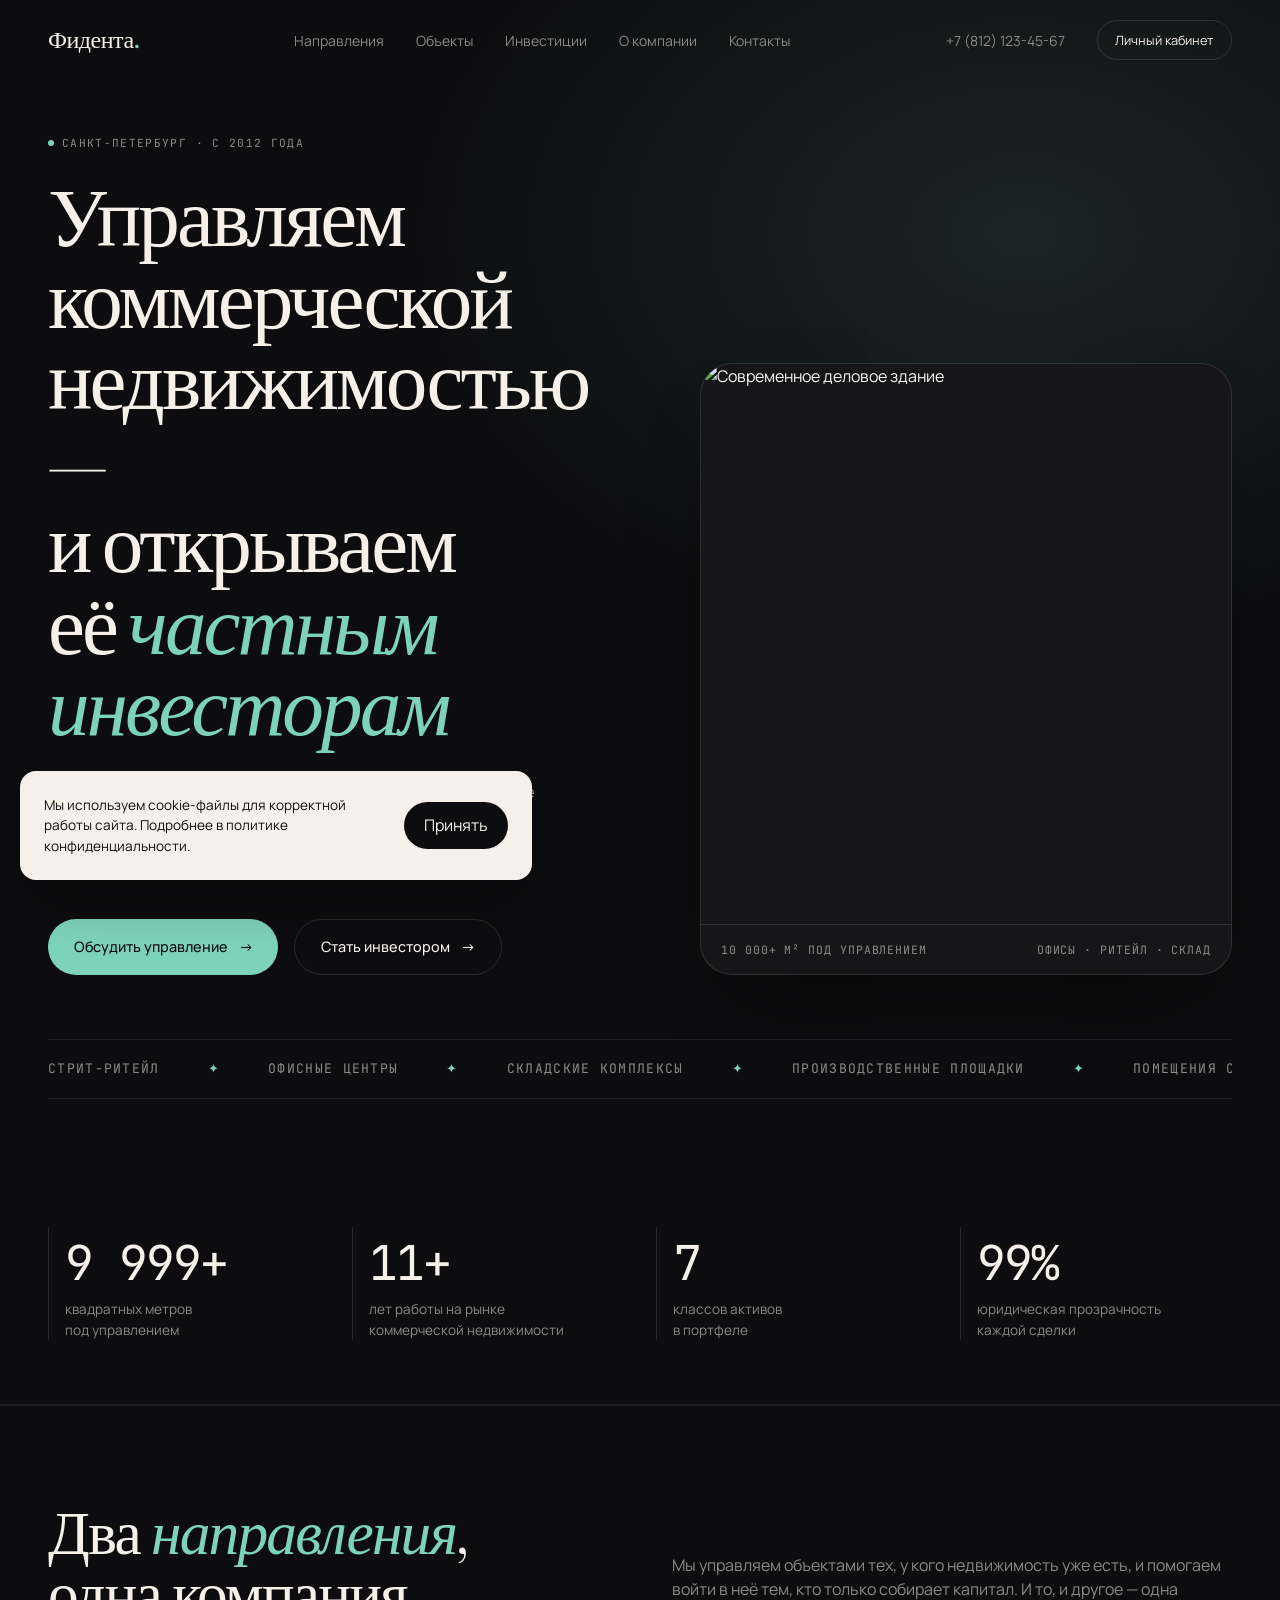
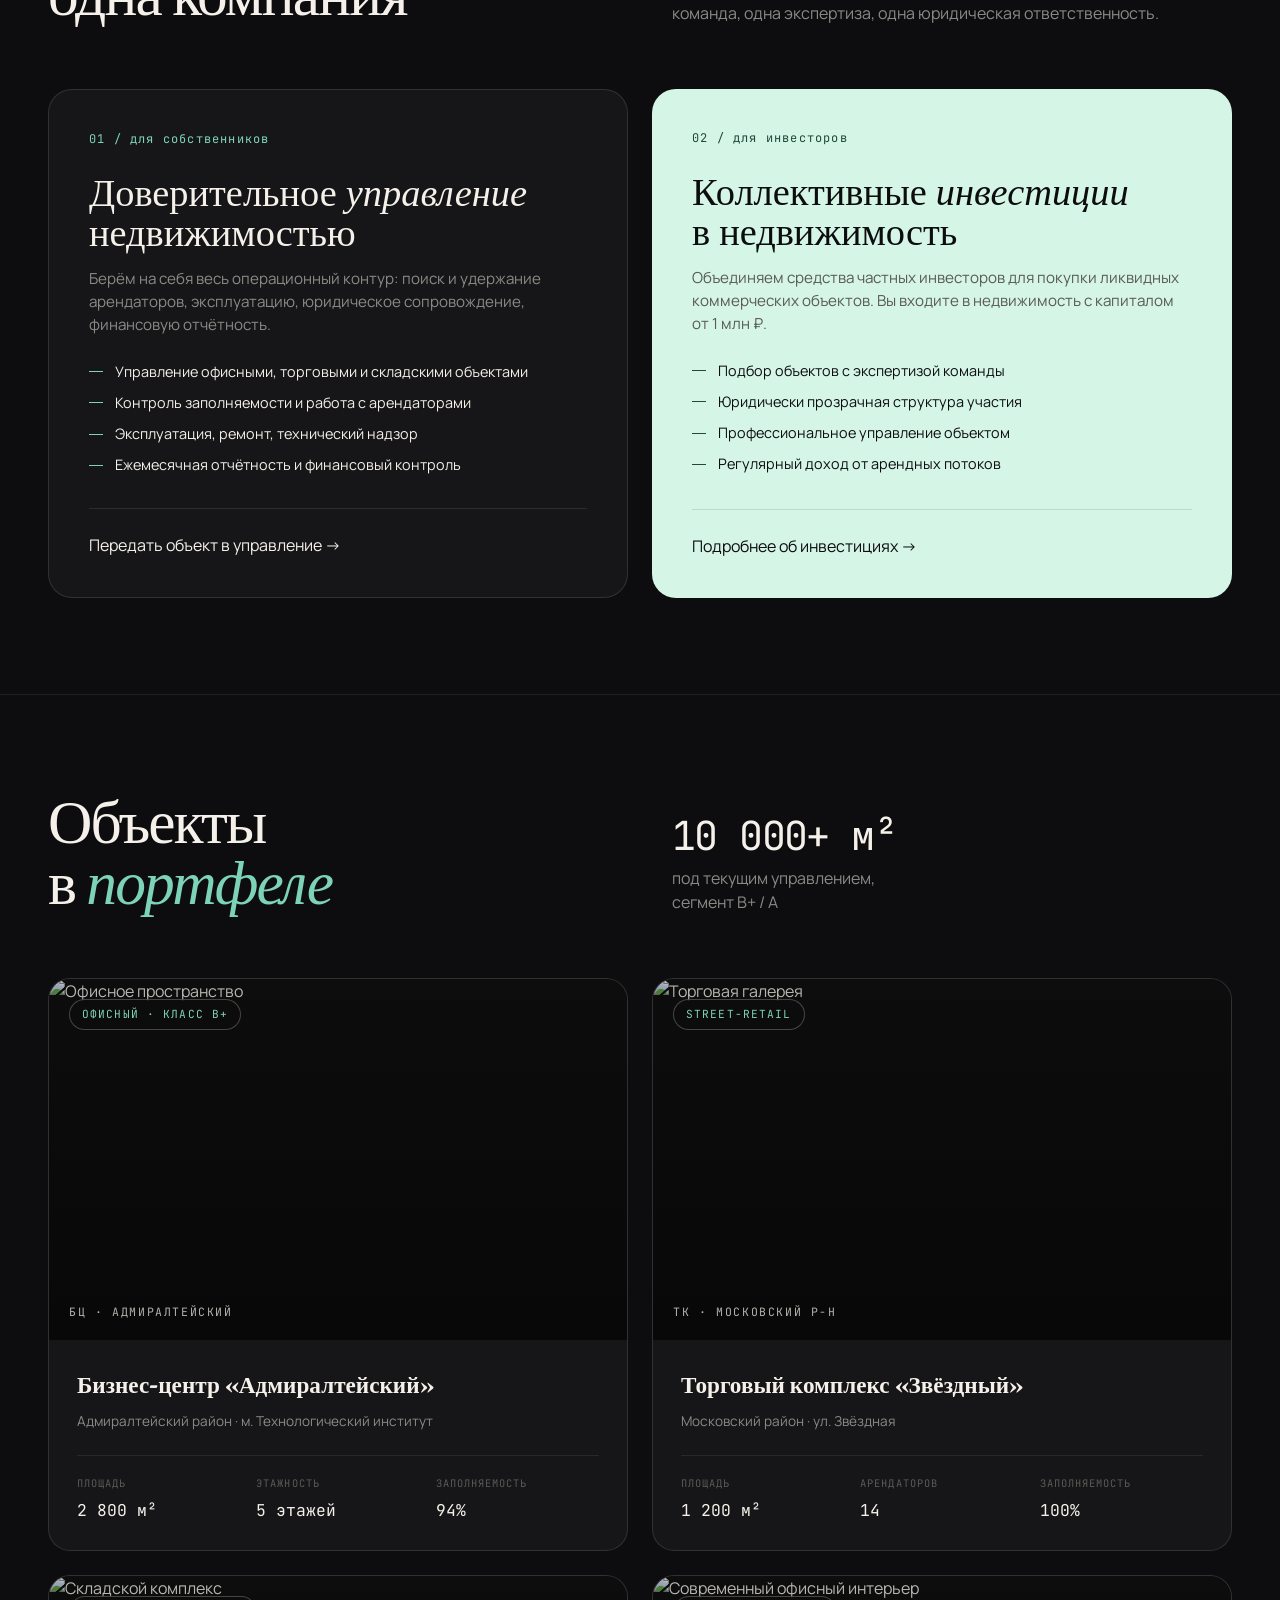
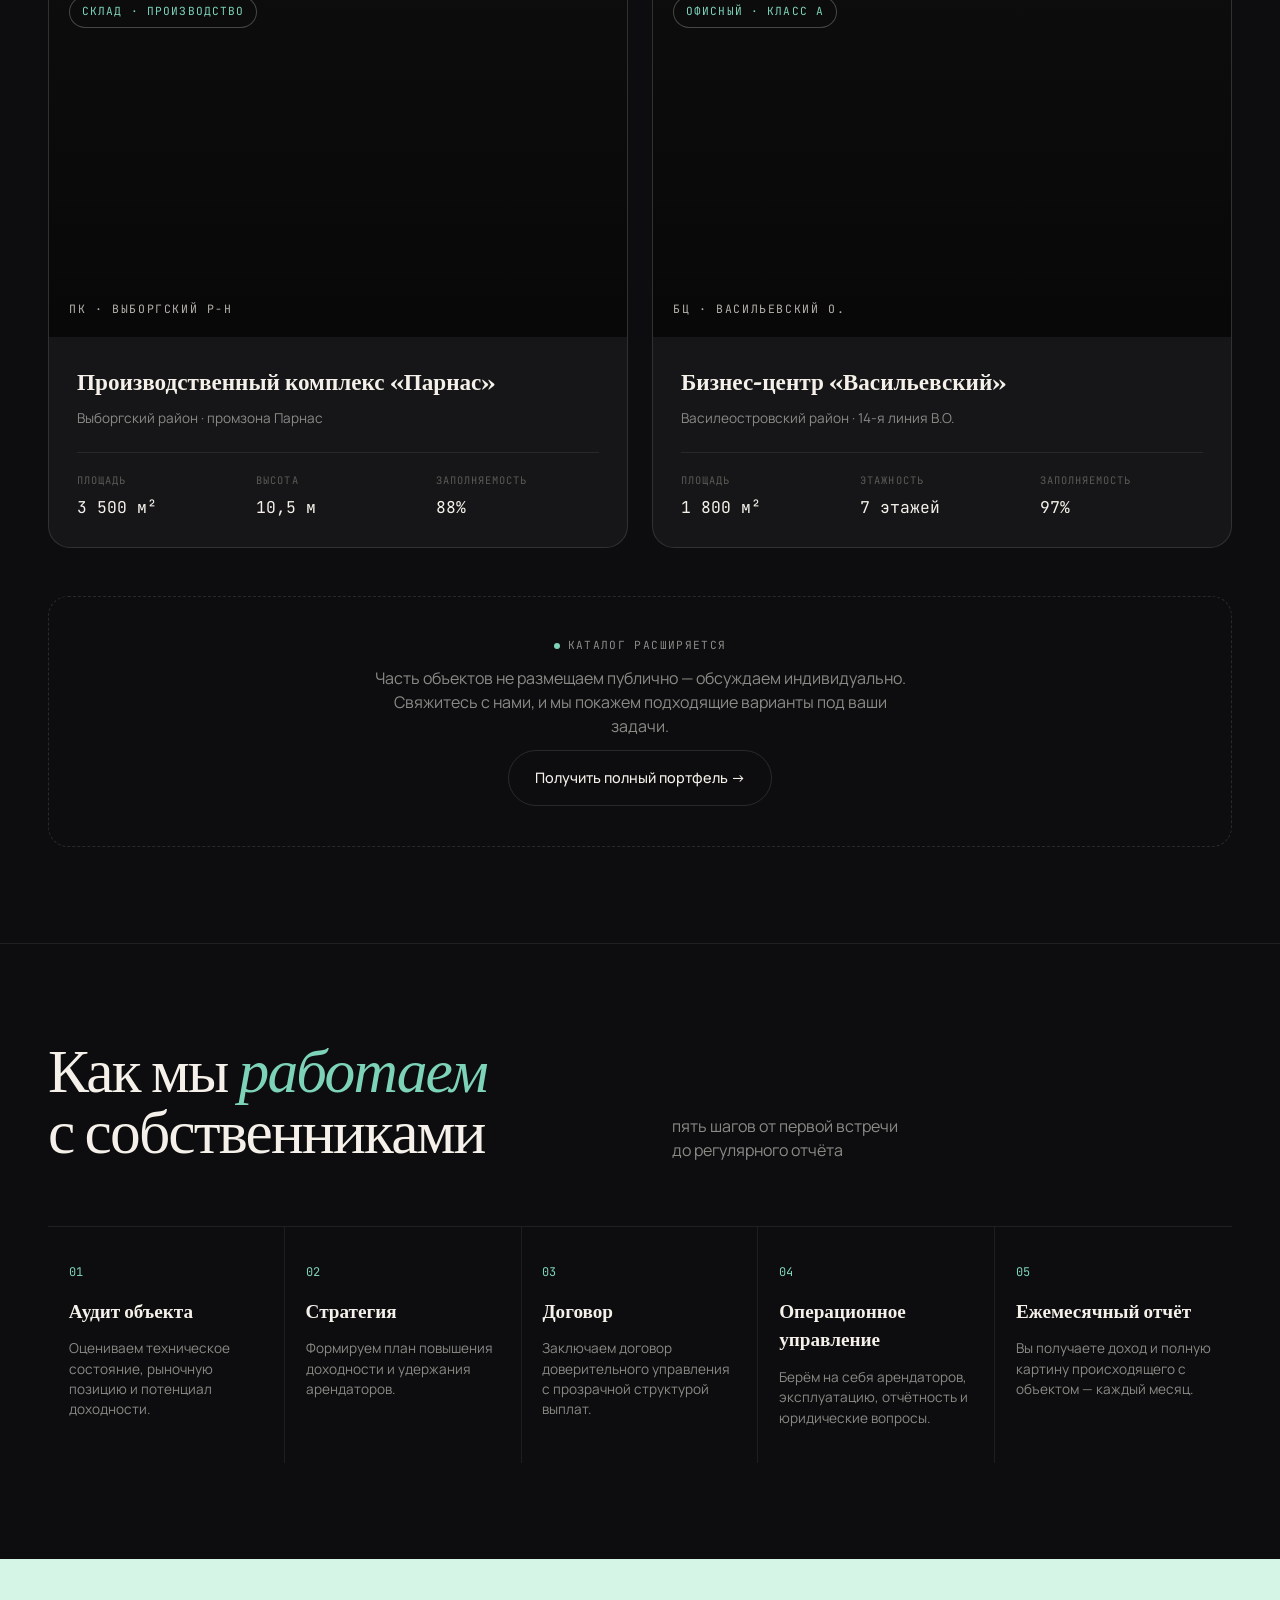
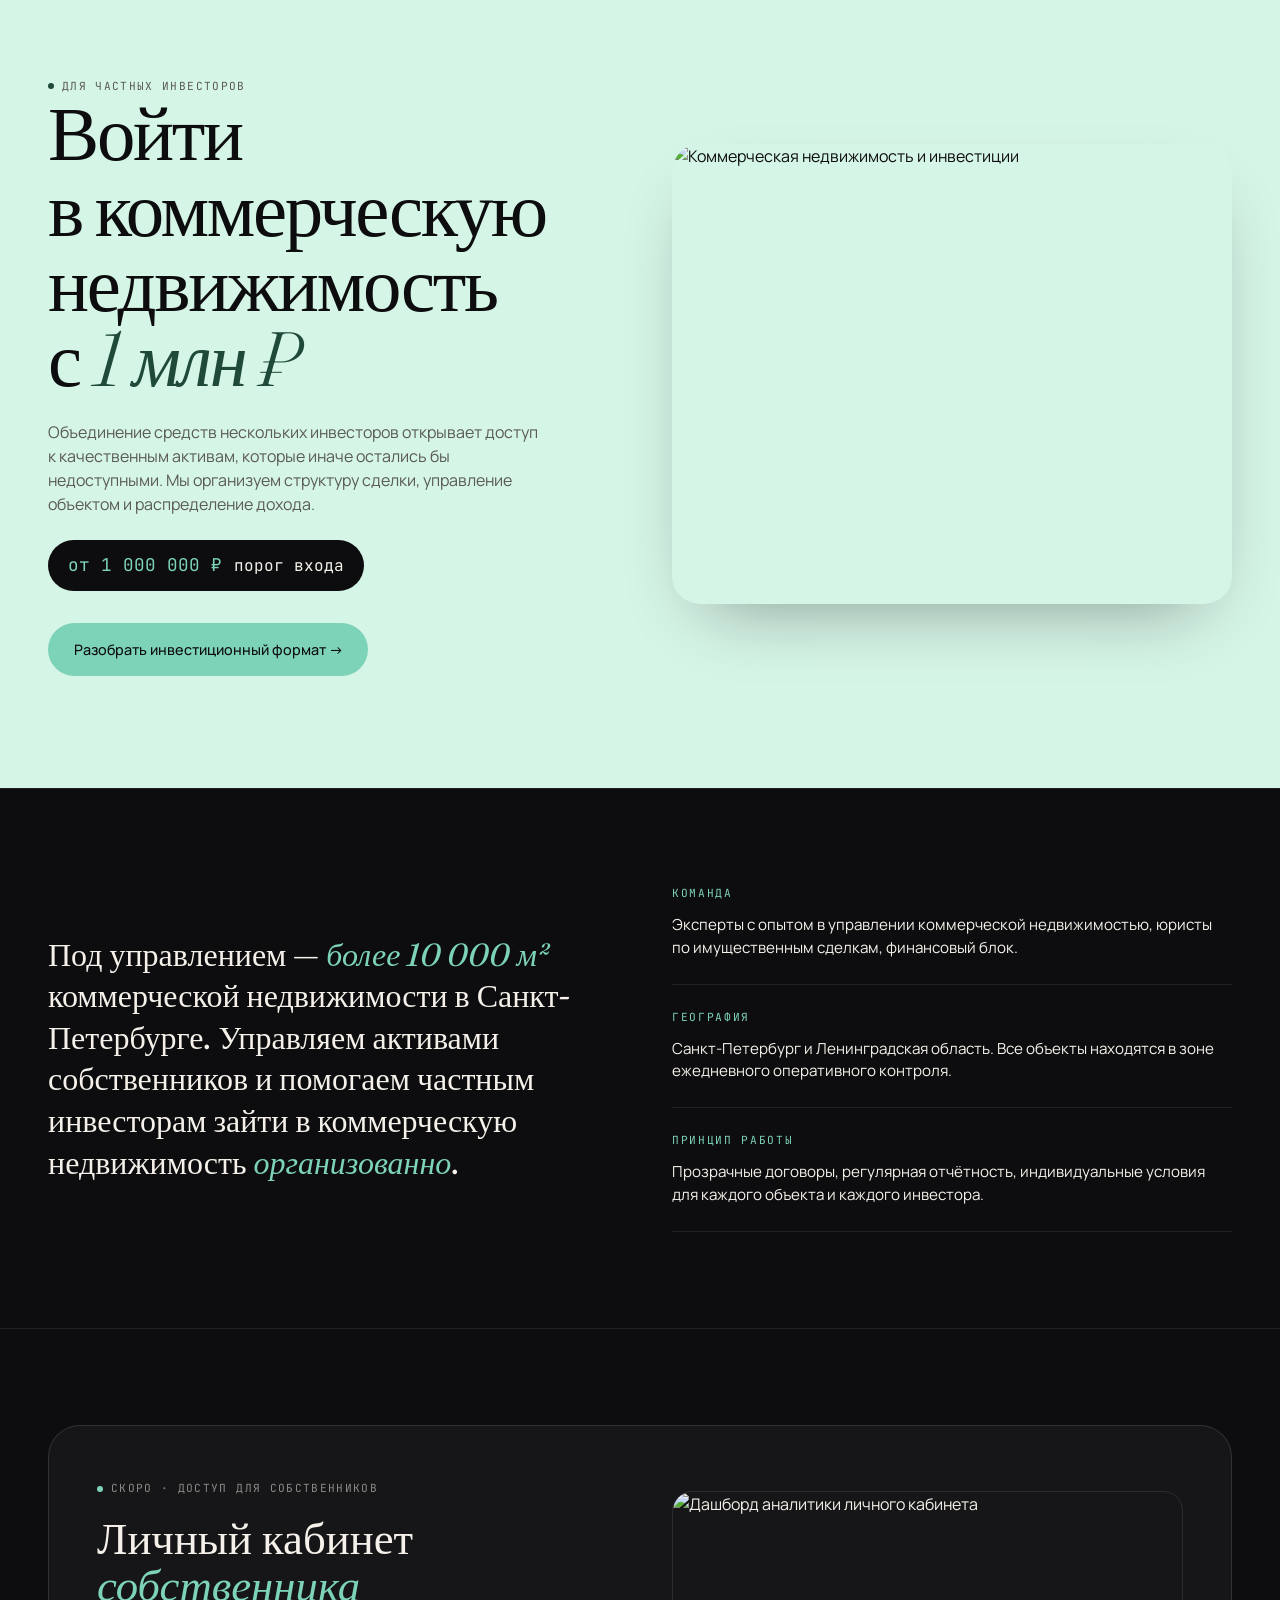
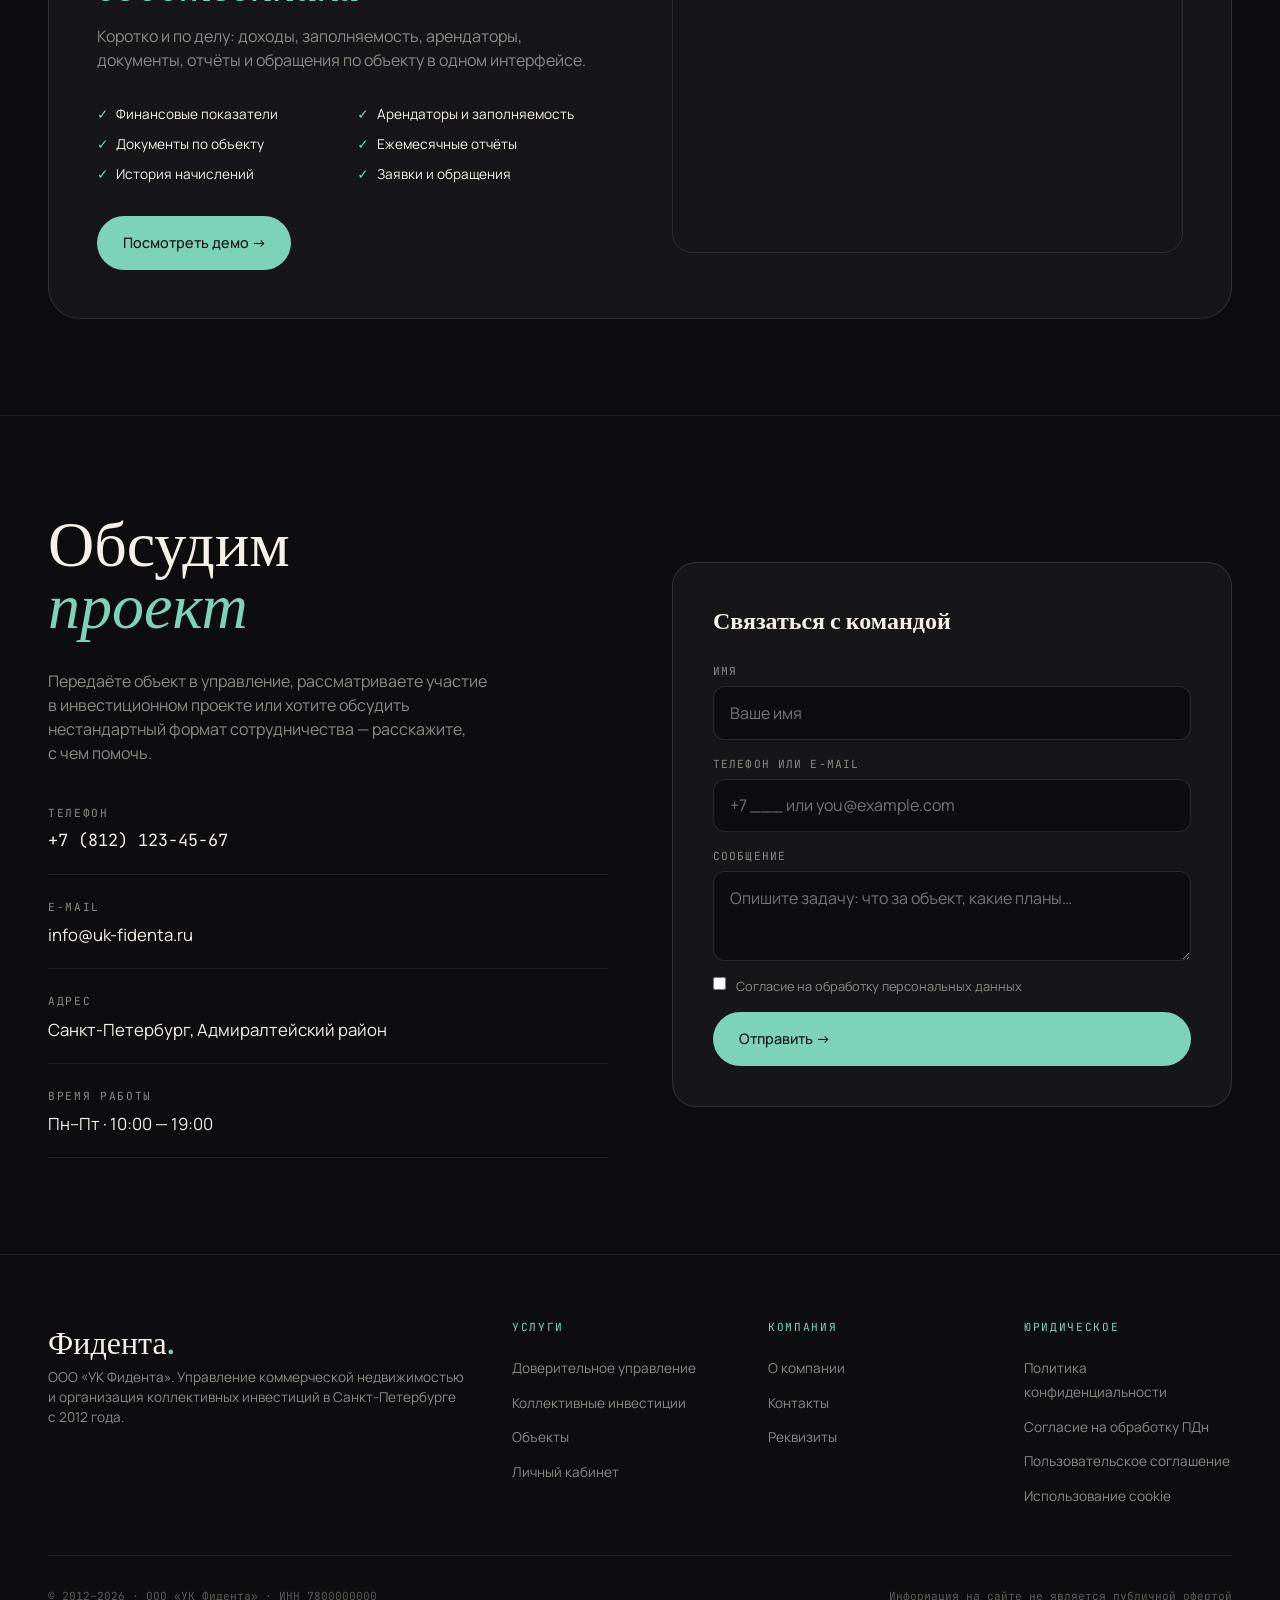
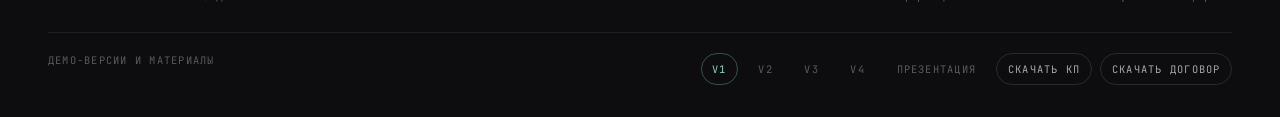
==== commit 89520bb5: "Fix mobile burger menu on main page" ====
--- a/index.html
+++ b/index.html
@@ -14,11 +14,11 @@
 <link rel="preload" as="image" href="https://images.unsplash.com/photo-1486406146926-c627a92ad1ab?auto=format&fit=crop&w=1600&q=80">
 <link href="https://fonts.googleapis.com/css2?family=Fraunces:opsz,wght,SOFT@9..144,300..900,0..100&family=Manrope:wght@300;400;500;600;700&family=JetBrains+Mono:wght@400;500&display=swap" rel="stylesheet">
 <style>
-:root{--coal:#0d0d0f;--coal-soft:#161618;--line:rgba(245,241,234,.12);--paper:#f5f1ea;--muted:#8a8a86;--dim:#5a5a56;--mint:#7DD3B8;--mint-bg:#d5f5e6;--deep:#1F4A39;--font-display:'Fraunces',Georgia,serif;--font-text:'Manrope',system-ui,sans-serif;--font-mono:'JetBrains Mono','Courier New',monospace;--gutter:clamp(1.25rem,4vw,3rem);--max:1440px}*{box-sizing:border-box;margin:0;padding:0}html{scroll-behavior:smooth}body{font-family:var(--font-text);background:var(--coal);color:var(--paper);line-height:1.5;overflow-x:hidden}a{color:inherit;text-decoration:none}button,input,textarea,select{font:inherit}button{border:0;background:none;color:inherit;cursor:pointer}img{display:block;max-width:100%}.container{max-width:var(--max);margin:0 auto;padding:0 var(--gutter)}.mono{font-family:var(--font-mono)}.tag{display:inline-flex;gap:.5rem;align-items:center;font-family:var(--font-mono);font-size:.7rem;letter-spacing:.12em;text-transform:uppercase;color:var(--muted)}.tag:before{content:"";width:6px;height:6px;border-radius:50%;background:var(--mint)}.tag--dark{color:#5a5a56}.tag--dark:before{background:var(--deep)}.reveal{opacity:0;transform:translateY(24px);transition:opacity .8s ease,transform .8s ease}.reveal.is-visible{opacity:1;transform:none}.reveal-delay-1{transition-delay:.1s}.reveal-delay-2{transition-delay:.2s}.reveal-delay-3{transition-delay:.3s}.nav{position:fixed;z-index:50;top:0;left:0;right:0;display:flex;align-items:center;justify-content:space-between;padding:1.25rem var(--gutter);transition:.3s}.nav.is-scrolled{background:rgba(13,13,15,.92);backdrop-filter:blur(18px);border-bottom:1px solid rgba(245,241,234,.08);padding:1rem var(--gutter)}.nav__logo{font-family:var(--font-display);font-size:1.5rem;letter-spacing:-.02em}.nav__logo span{color:var(--mint)}.nav__menu,.nav__right{display:flex;align-items:center;gap:2rem}.nav__link,.nav__phone{font-size:.875rem;color:var(--muted)}.nav__link:hover{color:var(--paper)}.nav__cta{padding:.6rem 1.1rem;border:1px solid var(--line);border-radius:999px;font-size:.8rem}.nav__cta:hover{background:var(--mint);color:var(--coal);border-color:var(--mint)}.nav__burger{display:none}@media(max-width:980px){.nav__menu,.nav__phone{display:none}.nav__burger{display:flex;flex-direction:column;gap:5px}.nav__burger span{width:22px;height:1.5px;background:var(--paper)}}.hero{min-height:100vh;padding:8rem 0 4rem;position:relative;overflow:hidden}.hero:before{content:"";position:absolute;inset:0;background:radial-gradient(ellipse 80% 60% at 80% 20%,rgba(125,211,184,.12),transparent 60%);pointer-events:none}.hero__top{position:relative;z-index:2;display:grid;grid-template-columns:1.05fr .95fr;gap:4rem;align-items:end}.hero__headline{margin-top:1.5rem;font-family:var(--font-display);font-weight:300;font-size:clamp(2.6rem,6.5vw,6rem);line-height:.98;letter-spacing:-.035em}.hero__headline em{font-style:italic;color:var(--mint)}.hero__sub{margin-top:2rem;color:var(--muted);font-size:1.05rem;max-width:34rem}.hero__cta-row{display:flex;flex-wrap:wrap;gap:1rem;margin-top:2.5rem}.btn{display:inline-flex;align-items:center;gap:.7rem;padding:1rem 1.6rem;border-radius:999px;font-size:.9rem;font-weight:500;transition:.3s}.btn--primary{background:var(--mint);color:var(--coal)}.btn--primary:hover{background:#B8F2D7;transform:translateY(-2px)}.btn--ghost{border:1px solid var(--line)}.btn--ghost:hover{background:var(--paper);color:var(--coal)}.hero__media{border-radius:32px;overflow:hidden;border:1px solid var(--line);background:var(--coal-soft);box-shadow:0 40px 80px -45px rgba(0,0,0,.8)}.hero__media img{width:100%;height:clamp(320px,48vw,560px);object-fit:cover;filter:saturate(.82) contrast(1.04)}.hero__caption{display:flex;justify-content:space-between;gap:1rem;padding:1rem 1.25rem;border-top:1px solid var(--line);font-family:var(--font-mono);font-size:.72rem;letter-spacing:.08em;text-transform:uppercase;color:var(--muted)}@media(max-width:900px){.hero__top{grid-template-columns:1fr}.hero__media img{height:320px}}.marquee{position:relative;z-index:2;margin-top:4rem;padding:1.2rem 0;border-top:1px solid rgba(245,241,234,.08);border-bottom:1px solid rgba(245,241,234,.08);overflow:hidden;white-space:nowrap}.marquee__track{display:flex;gap:3rem;animation:marquee 38s linear infinite}.marquee__item{font-family:var(--font-mono);font-size:.82rem;letter-spacing:.1em;text-transform:uppercase;color:var(--muted);display:flex;gap:3rem;align-items:center}.marquee__item:after{content:"✦";color:var(--mint)}@keyframes marquee{to{transform:translateX(-50%)}}section{scroll-margin-top:6rem}.stats{padding:4rem 0;border-bottom:1px solid rgba(245,241,234,.08)}.stats__grid{display:grid;grid-template-columns:repeat(4,1fr);gap:2rem}.stat{border-left:1px solid var(--line);padding-left:1rem}.stat__num{font-family:var(--font-mono);font-size:clamp(2rem,4vw,3rem);letter-spacing:-.04em}.stat__label{color:var(--muted);font-size:.85rem}@media(max-width:720px){.stats__grid{grid-template-columns:repeat(2,1fr)}}.directions,.objects,.how,.about,.lk,.contacts{padding:6rem 0;border-top:1px solid rgba(245,241,234,.08)}.section-header,.directions__intro{display:grid;grid-template-columns:1fr 1fr;gap:4rem;align-items:end;margin-bottom:4rem}.section-title,.directions__title{font-family:var(--font-display);font-weight:300;font-size:clamp(2rem,4.8vw,4rem);line-height:1;letter-spacing:-.03em}.section-title em,.directions__title em{font-style:italic;color:var(--mint)}.section-lead,.directions__lead{color:var(--muted);font-size:1rem;max-width:38rem}.directions__grid{display:grid;grid-template-columns:1fr 1fr;gap:1.5rem}.direction-card{display:flex;flex-direction:column;justify-content:space-between;min-height:28rem;padding:2.5rem;border:1px solid var(--line);border-radius:24px;background:var(--coal-soft);overflow:hidden;position:relative}.direction-card--mint{background:var(--mint-bg);color:var(--coal);border:0}.direction-card__num{font-family:var(--font-mono);font-size:.75rem;letter-spacing:.1em;color:var(--mint);margin-bottom:1.5rem}.direction-card--mint .direction-card__num{color:var(--deep)}.direction-card__title{font-family:var(--font-display);font-weight:300;font-size:clamp(1.7rem,3vw,2.5rem);line-height:1.05;margin-bottom:1rem}.direction-card__title em{font-style:italic}.direction-card__desc{color:var(--muted);font-size:.95rem}.direction-card--mint .direction-card__desc{color:#5a5a56}.direction-card__bullets{list-style:none;margin-top:1.5rem;display:grid;gap:.6rem}.direction-card__bullets li{display:flex;gap:.75rem;font-size:.9rem}.direction-card__bullets li:before{content:"";width:14px;height:1px;background:var(--mint);margin-top:.65rem;flex:0 0 14px}.direction-card--mint li:before{background:var(--deep)}.direction-card__footer{margin-top:2rem;padding-top:1.5rem;border-top:1px solid rgba(245,241,234,.1)}.direction-card--mint .direction-card__footer{border-color:rgba(31,74,57,.15)}@media(max-width:860px){.section-header,.directions__intro,.directions__grid{grid-template-columns:1fr;gap:1.5rem}}.objects__grid{display:grid;grid-template-columns:repeat(2,1fr);gap:1.5rem}.object-card{overflow:hidden;border:1px solid var(--line);border-radius:22px;background:var(--coal-soft);transition:.3s}.object-card:hover{transform:translateY(-4px);border-color:var(--mint)}.object-card__visual{position:relative;aspect-ratio:16/10;overflow:hidden;background:#111}.object-card__visual img{width:100%;height:100%;object-fit:cover;filter:saturate(.78) contrast(1.05);transition:transform .6s ease}.object-card:hover img{transform:scale(1.04)}.object-card__visual:after{content:"";position:absolute;inset:0;background:linear-gradient(180deg,rgba(0,0,0,.25),rgba(0,0,0,.55))}.object-card__badge{position:absolute;z-index:2;top:1.25rem;left:1.25rem;padding:.4rem .75rem;border:1px solid rgba(245,241,234,.25);border-radius:999px;background:rgba(13,13,15,.62);backdrop-filter:blur(8px);font-family:var(--font-mono);font-size:.7rem;letter-spacing:.1em;text-transform:uppercase;color:var(--mint)}.object-card__visual-icon{position:absolute;z-index:2;left:1.25rem;right:1.25rem;bottom:1.25rem;font-family:var(--font-mono);font-size:.72rem;letter-spacing:.14em;text-transform:uppercase;color:rgba(245,241,234,.72)}.object-card__body{padding:1.75rem}.object-card__title{font-family:var(--font-display);font-size:1.45rem;margin-bottom:.5rem}.object-card__address{color:var(--muted);font-size:.85rem;margin-bottom:1.5rem}.object-card__stats{display:grid;grid-template-columns:repeat(3,1fr);gap:1rem;padding-top:1.25rem;border-top:1px solid rgba(245,241,234,.08)}.object-card__stat-label{font-family:var(--font-mono);font-size:.65rem;letter-spacing:.1em;text-transform:uppercase;color:var(--dim);margin-bottom:.35rem}.object-card__stat-val{font-family:var(--font-mono);font-size:1.02rem}@media(max-width:720px){.objects__grid{grid-template-columns:1fr}.object-card__stats{grid-template-columns:1fr 1fr}}.objects__footer{margin-top:3rem;padding:2.5rem;border:1px dashed var(--line);border-radius:20px;text-align:center;display:flex;flex-direction:column;align-items:center;gap:.75rem}.objects__footer-text{color:var(--muted);max-width:34rem}.how__steps{display:grid;grid-template-columns:repeat(5,1fr);border-top:1px solid rgba(245,241,234,.08)}.step{padding:2.2rem 1.3rem;border-right:1px solid rgba(245,241,234,.08)}.step:last-child{border-right:0}.step__num{font-family:var(--font-mono);font-size:.75rem;color:var(--mint);margin-bottom:1rem}.step__title{font-family:var(--font-display);font-size:1.2rem;margin-bottom:.8rem}.step__desc{color:var(--muted);font-size:.85rem}@media(max-width:980px){.how__steps{grid-template-columns:1fr 1fr}.step{border-bottom:1px solid rgba(245,241,234,.08)}}@media(max-width:560px){.how__steps{grid-template-columns:1fr}.step{border-right:0}}.invest{background:var(--mint-bg);color:var(--coal);padding:7rem 0}.invest__grid{display:grid;grid-template-columns:1fr 1fr;gap:4rem;align-items:center}.invest__title{font-family:var(--font-display);font-weight:300;font-size:clamp(2.5rem,6vw,5rem);line-height:.98;letter-spacing:-.03em}.invest__title em{font-style:italic;color:var(--deep)}.invest__desc{margin-top:1.5rem;color:#5a5a56;max-width:32rem}.invest__photo{border-radius:28px;overflow:hidden;box-shadow:0 30px 70px -35px rgba(13,13,15,.45)}.invest__photo img{width:100%;height:460px;object-fit:cover}.invest__min{display:inline-flex;gap:.75rem;align-items:baseline;margin-top:1.5rem;padding:.75rem 1.25rem;border-radius:999px;background:var(--coal);color:var(--paper);font-family:var(--font-mono)}.invest__min-num{color:var(--mint);font-size:1.1rem}@media(max-width:900px){.invest__grid{grid-template-columns:1fr}.invest__photo img{height:320px}}.about__grid,.lk__inner,.contacts__grid{display:grid;grid-template-columns:1fr 1fr;gap:4rem;align-items:center}.about__copy{font-family:var(--font-display);font-size:clamp(1.5rem,2.5vw,2rem);line-height:1.3}.about__copy em{font-style:italic;color:var(--mint)}.about__details{display:grid;gap:1.5rem}.about__detail{padding-bottom:1.5rem;border-bottom:1px solid rgba(245,241,234,.08)}.about__detail-label{font-family:var(--font-mono);font-size:.7rem;letter-spacing:.15em;text-transform:uppercase;color:var(--mint);margin-bottom:.75rem}.about__detail-text{font-size:.95rem;color:var(--paper)}.lk__inner{padding:3rem;border:1px solid var(--line);border-radius:32px;background:var(--coal-soft)}.lk__title{font-family:var(--font-display);font-size:clamp(2rem,3.5vw,3rem);font-weight:300;line-height:1.05;margin:1rem 0}.lk__title em{font-style:italic;color:var(--mint)}.lk__desc{color:var(--muted);max-width:32rem}.lk__features{display:grid;grid-template-columns:1fr 1fr;gap:.6rem;margin:2rem 0}.lk__feature{font-size:.85rem}.lk__feature:before{content:"✓";color:var(--mint);margin-right:.5rem}.lk__photo{border-radius:20px;overflow:hidden;border:1px solid rgba(245,241,234,.1)}.lk__photo img{width:100%;height:360px;object-fit:cover}.contacts__title{font-family:var(--font-display);font-size:clamp(2.5rem,5vw,4rem);font-weight:300;line-height:.98;margin-bottom:2rem}.contacts__title em{font-style:italic;color:var(--mint)}.contacts__list{display:grid;gap:1.5rem}.contact-item{padding-bottom:1.3rem;border-bottom:1px solid rgba(245,241,234,.08)}.contact-item__label{font-family:var(--font-mono);font-size:.7rem;letter-spacing:.15em;text-transform:uppercase;color:var(--muted);margin-bottom:.4rem}.contact-item__value{font-size:1.05rem}.contacts__form{padding:2.5rem;border:1px solid var(--line);border-radius:24px;background:var(--coal-soft)}.contacts__form-title{font-family:var(--font-display);font-size:1.5rem;margin-bottom:1.5rem}.contacts__form-fields{display:grid;gap:1rem}.field{display:grid;gap:.4rem}.field__label{font-family:var(--font-mono);font-size:.7rem;letter-spacing:.1em;text-transform:uppercase;color:var(--muted)}.field__input,.field__textarea,.field__select{width:100%;padding:.85rem 1rem;border:1px solid var(--line);border-radius:12px;background:var(--coal);color:var(--paper)}.field__textarea{min-height:90px}.field__checkbox{display:flex;gap:.6rem;align-items:flex-start;font-size:.8rem;color:var(--muted)}.footer{padding:4rem 0 2rem;border-top:1px solid rgba(245,241,234,.08)}.footer__top{display:grid;grid-template-columns:2fr 1fr 1fr 1fr;gap:3rem;margin-bottom:3rem}.footer__logo{font-family:var(--font-display);font-size:2rem}.footer__logo span{color:var(--mint)}.footer__desc,.footer__list a{color:var(--muted);font-size:.85rem}.footer__col-title{font-family:var(--font-mono);font-size:.7rem;letter-spacing:.15em;text-transform:uppercase;color:var(--mint);margin-bottom:1.25rem}.footer__list{list-style:none;display:grid;gap:.65rem}.footer__bottom{padding-top:2rem;border-top:1px solid rgba(245,241,234,.08);display:flex;justify-content:space-between;gap:1rem;flex-wrap:wrap;font-family:var(--font-mono);font-size:.7rem;color:var(--dim)}.demo-footer-nav{margin-top:1.75rem;padding-top:1.25rem;border-top:1px solid rgba(245,241,234,.08);display:flex;justify-content:space-between;gap:1rem;flex-wrap:wrap}.demo-footer-nav__label,.demo-footer-nav a{font-family:var(--font-mono);font-size:.65rem;letter-spacing:.12em;text-transform:uppercase;color:var(--dim)}.demo-footer-nav__links{display:flex;flex-wrap:wrap;gap:.55rem}.demo-footer-nav a{padding:.45rem .65rem;border-radius:999px;border:1px solid transparent}.demo-footer-nav a:hover,.demo-footer-nav__active{color:var(--mint)!important;border-color:rgba(125,211,184,.35)!important}.demo-footer-nav__download{border-color:var(--line)!important;color:rgba(245,241,234,.68)!important}.cookie{position:fixed;z-index:100;left:1.25rem;right:1.25rem;bottom:1.25rem;max-width:32rem;display:flex;gap:1.5rem;align-items:center;padding:1.5rem;border-radius:16px;background:var(--paper);color:var(--coal);box-shadow:0 30px 60px -20px rgba(0,0,0,.4);transform:translateY(150%);transition:.5s}.cookie.is-visible{transform:none}.cookie__text{font-size:.85rem}.cookie__btn{padding:.7rem 1.25rem;border-radius:999px;background:var(--coal);color:var(--paper)}@media(max-width:860px){.about__grid,.lk__inner,.contacts__grid{grid-template-columns:1fr;gap:2rem}.footer__top{grid-template-columns:1fr 1fr}.lk__features{grid-template-columns:1fr}}@media(max-width:520px){.footer__top{grid-template-columns:1fr}.cookie{flex-direction:column;align-items:flex-start}}
+:root{--coal:#0d0d0f;--coal-soft:#161618;--line:rgba(245,241,234,.12);--paper:#f5f1ea;--muted:#8a8a86;--dim:#5a5a56;--mint:#7DD3B8;--mint-bg:#d5f5e6;--deep:#1F4A39;--font-display:'Fraunces',Georgia,serif;--font-text:'Manrope',system-ui,sans-serif;--font-mono:'JetBrains Mono','Courier New',monospace;--gutter:clamp(1.25rem,4vw,3rem);--max:1440px}*{box-sizing:border-box;margin:0;padding:0}html{scroll-behavior:smooth}body{font-family:var(--font-text);background:var(--coal);color:var(--paper);line-height:1.5;overflow-x:hidden}a{color:inherit;text-decoration:none}button,input,textarea,select{font:inherit}button{border:0;background:none;color:inherit;cursor:pointer}img{display:block;max-width:100%}.container{max-width:var(--max);margin:0 auto;padding:0 var(--gutter)}.mono{font-family:var(--font-mono)}.tag{display:inline-flex;gap:.5rem;align-items:center;font-family:var(--font-mono);font-size:.7rem;letter-spacing:.12em;text-transform:uppercase;color:var(--muted)}.tag:before{content:"";width:6px;height:6px;border-radius:50%;background:var(--mint)}.tag--dark{color:#5a5a56}.tag--dark:before{background:var(--deep)}.reveal{opacity:0;transform:translateY(24px);transition:opacity .8s ease,transform .8s ease}.reveal.is-visible{opacity:1;transform:none}.reveal-delay-1{transition-delay:.1s}.reveal-delay-2{transition-delay:.2s}.reveal-delay-3{transition-delay:.3s}.nav{position:fixed;z-index:50;top:0;left:0;right:0;display:flex;align-items:center;justify-content:space-between;padding:1.25rem var(--gutter);transition:.3s}.nav.is-scrolled{background:rgba(13,13,15,.92);backdrop-filter:blur(18px);border-bottom:1px solid rgba(245,241,234,.08);padding:1rem var(--gutter)}.nav__logo{font-family:var(--font-display);font-size:1.5rem;letter-spacing:-.02em}.nav__logo span{color:var(--mint)}.nav__menu,.nav__right{display:flex;align-items:center;gap:2rem}.nav__link,.nav__phone{font-size:.875rem;color:var(--muted)}.nav__link:hover{color:var(--paper)}.nav__cta{padding:.6rem 1.1rem;border:1px solid var(--line);border-radius:999px;font-size:.8rem}.nav__cta:hover{background:var(--mint);color:var(--coal);border-color:var(--mint)}.nav__burger{display:none}@media(max-width:980px){.nav__menu,.nav__phone{display:none}.nav__burger{display:flex;flex-direction:column;gap:5px}.nav__burger span{width:22px;height:1.5px;background:var(--paper)}}.hero{min-height:100vh;padding:8rem 0 4rem;position:relative;overflow:hidden}.hero:before{content:"";position:absolute;inset:0;background:radial-gradient(ellipse 80% 60% at 80% 20%,rgba(125,211,184,.12),transparent 60%);pointer-events:none}.hero__top{position:relative;z-index:2;display:grid;grid-template-columns:1.05fr .95fr;gap:4rem;align-items:end}.hero__headline{margin-top:1.5rem;font-family:var(--font-display);font-weight:300;font-size:clamp(2.6rem,6.5vw,6rem);line-height:.98;letter-spacing:-.035em}.hero__headline em{font-style:italic;color:var(--mint)}.hero__sub{margin-top:2rem;color:var(--muted);font-size:1.05rem;max-width:34rem}.hero__cta-row{display:flex;flex-wrap:wrap;gap:1rem;margin-top:2.5rem}.btn{display:inline-flex;align-items:center;gap:.7rem;padding:1rem 1.6rem;border-radius:999px;font-size:.9rem;font-weight:500;transition:.3s}.btn--primary{background:var(--mint);color:var(--coal)}.btn--primary:hover{background:#B8F2D7;transform:translateY(-2px)}.btn--ghost{border:1px solid var(--line)}.btn--ghost:hover{background:var(--paper);color:var(--coal)}.hero__media{border-radius:32px;overflow:hidden;border:1px solid var(--line);background:var(--coal-soft);box-shadow:0 40px 80px -45px rgba(0,0,0,.8)}.hero__media img{width:100%;height:clamp(320px,48vw,560px);object-fit:cover;filter:saturate(.82) contrast(1.04)}.hero__caption{display:flex;justify-content:space-between;gap:1rem;padding:1rem 1.25rem;border-top:1px solid var(--line);font-family:var(--font-mono);font-size:.72rem;letter-spacing:.08em;text-transform:uppercase;color:var(--muted)}@media(max-width:900px){.hero__top{grid-template-columns:1fr}.hero__media img{height:320px}}.marquee{position:relative;z-index:2;margin-top:4rem;padding:1.2rem 0;border-top:1px solid rgba(245,241,234,.08);border-bottom:1px solid rgba(245,241,234,.08);overflow:hidden;white-space:nowrap}.marquee__track{display:flex;gap:3rem;animation:marquee 38s linear infinite}.marquee__item{font-family:var(--font-mono);font-size:.82rem;letter-spacing:.1em;text-transform:uppercase;color:var(--muted);display:flex;gap:3rem;align-items:center}.marquee__item:after{content:"✦";color:var(--mint)}@keyframes marquee{to{transform:translateX(-50%)}}section{scroll-margin-top:6rem}.stats{padding:4rem 0;border-bottom:1px solid rgba(245,241,234,.08)}.stats__grid{display:grid;grid-template-columns:repeat(4,1fr);gap:2rem}.stat{border-left:1px solid var(--line);padding-left:1rem}.stat__num{font-family:var(--font-mono);font-size:clamp(2rem,4vw,3rem);letter-spacing:-.04em}.stat__label{color:var(--muted);font-size:.85rem}@media(max-width:720px){.stats__grid{grid-template-columns:repeat(2,1fr)}}.directions,.objects,.how,.about,.lk,.contacts{padding:6rem 0;border-top:1px solid rgba(245,241,234,.08)}.section-header,.directions__intro{display:grid;grid-template-columns:1fr 1fr;gap:4rem;align-items:end;margin-bottom:4rem}.section-title,.directions__title{font-family:var(--font-display);font-weight:300;font-size:clamp(2rem,4.8vw,4rem);line-height:1;letter-spacing:-.03em}.section-title em,.directions__title em{font-style:italic;color:var(--mint)}.section-lead,.directions__lead{color:var(--muted);font-size:1rem;max-width:38rem}.directions__grid{display:grid;grid-template-columns:1fr 1fr;gap:1.5rem}.direction-card{display:flex;flex-direction:column;justify-content:space-between;min-height:28rem;padding:2.5rem;border:1px solid var(--line);border-radius:24px;background:var(--coal-soft);overflow:hidden;position:relative}.direction-card--mint{background:var(--mint-bg);color:var(--coal);border:0}.direction-card__num{font-family:var(--font-mono);font-size:.75rem;letter-spacing:.1em;color:var(--mint);margin-bottom:1.5rem}.direction-card--mint .direction-card__num{color:var(--deep)}.direction-card__title{font-family:var(--font-display);font-weight:300;font-size:clamp(1.7rem,3vw,2.5rem);line-height:1.05;margin-bottom:1rem}.direction-card__title em{font-style:italic}.direction-card__desc{color:var(--muted);font-size:.95rem}.direction-card--mint .direction-card__desc{color:#5a5a56}.direction-card__bullets{list-style:none;margin-top:1.5rem;display:grid;gap:.6rem}.direction-card__bullets li{display:flex;gap:.75rem;font-size:.9rem}.direction-card__bullets li:before{content:"";width:14px;height:1px;background:var(--mint);margin-top:.65rem;flex:0 0 14px}.direction-card--mint li:before{background:var(--deep)}.direction-card__footer{margin-top:2rem;padding-top:1.5rem;border-top:1px solid rgba(245,241,234,.1)}.direction-card--mint .direction-card__footer{border-color:rgba(31,74,57,.15)}@media(max-width:860px){.section-header,.directions__intro,.directions__grid{grid-template-columns:1fr;gap:1.5rem}}.objects__grid{display:grid;grid-template-columns:repeat(2,1fr);gap:1.5rem}.object-card{overflow:hidden;border:1px solid var(--line);border-radius:22px;background:var(--coal-soft);transition:.3s}.object-card:hover{transform:translateY(-4px);border-color:var(--mint)}.object-card__visual{position:relative;aspect-ratio:16/10;overflow:hidden;background:#111}.object-card__visual img{width:100%;height:100%;object-fit:cover;filter:saturate(.78) contrast(1.05);transition:transform .6s ease}.object-card:hover img{transform:scale(1.04)}.object-card__visual:after{content:"";position:absolute;inset:0;background:linear-gradient(180deg,rgba(0,0,0,.25),rgba(0,0,0,.55))}.object-card__badge{position:absolute;z-index:2;top:1.25rem;left:1.25rem;padding:.4rem .75rem;border:1px solid rgba(245,241,234,.25);border-radius:999px;background:rgba(13,13,15,.62);backdrop-filter:blur(8px);font-family:var(--font-mono);font-size:.7rem;letter-spacing:.1em;text-transform:uppercase;color:var(--mint)}.object-card__visual-icon{position:absolute;z-index:2;left:1.25rem;right:1.25rem;bottom:1.25rem;font-family:var(--font-mono);font-size:.72rem;letter-spacing:.14em;text-transform:uppercase;color:rgba(245,241,234,.72)}.object-card__body{padding:1.75rem}.object-card__title{font-family:var(--font-display);font-size:1.45rem;margin-bottom:.5rem}.object-card__address{color:var(--muted);font-size:.85rem;margin-bottom:1.5rem}.object-card__stats{display:grid;grid-template-columns:repeat(3,1fr);gap:1rem;padding-top:1.25rem;border-top:1px solid rgba(245,241,234,.08)}.object-card__stat-label{font-family:var(--font-mono);font-size:.65rem;letter-spacing:.1em;text-transform:uppercase;color:var(--dim);margin-bottom:.35rem}.object-card__stat-val{font-family:var(--font-mono);font-size:1.02rem}@media(max-width:720px){.objects__grid{grid-template-columns:1fr}.object-card__stats{grid-template-columns:1fr 1fr}}.objects__footer{margin-top:3rem;padding:2.5rem;border:1px dashed var(--line);border-radius:20px;text-align:center;display:flex;flex-direction:column;align-items:center;gap:.75rem}.objects__footer-text{color:var(--muted);max-width:34rem}.how__steps{display:grid;grid-template-columns:repeat(5,1fr);border-top:1px solid rgba(245,241,234,.08)}.step{padding:2.2rem 1.3rem;border-right:1px solid rgba(245,241,234,.08)}.step:last-child{border-right:0}.step__num{font-family:var(--font-mono);font-size:.75rem;color:var(--mint);margin-bottom:1rem}.step__title{font-family:var(--font-display);font-size:1.2rem;margin-bottom:.8rem}.step__desc{color:var(--muted);font-size:.85rem}@media(max-width:980px){.how__steps{grid-template-columns:1fr 1fr}.step{border-bottom:1px solid rgba(245,241,234,.08)}}@media(max-width:560px){.how__steps{grid-template-columns:1fr}.step{border-right:0}}.invest{background:var(--mint-bg);color:var(--coal);padding:7rem 0}.invest__grid{display:grid;grid-template-columns:1fr 1fr;gap:4rem;align-items:center}.invest__title{font-family:var(--font-display);font-weight:300;font-size:clamp(2.5rem,6vw,5rem);line-height:.98;letter-spacing:-.03em}.invest__title em{font-style:italic;color:var(--deep)}.invest__desc{margin-top:1.5rem;color:#5a5a56;max-width:32rem}.invest__photo{border-radius:28px;overflow:hidden;box-shadow:0 30px 70px -35px rgba(13,13,15,.45)}.invest__photo img{width:100%;height:460px;object-fit:cover}.invest__min{display:inline-flex;gap:.75rem;align-items:baseline;margin-top:1.5rem;padding:.75rem 1.25rem;border-radius:999px;background:var(--coal);color:var(--paper);font-family:var(--font-mono)}.invest__min-num{color:var(--mint);font-size:1.1rem}@media(max-width:900px){.invest__grid{grid-template-columns:1fr}.invest__photo img{height:320px}}.about__grid,.lk__inner,.contacts__grid{display:grid;grid-template-columns:1fr 1fr;gap:4rem;align-items:center}.about__copy{font-family:var(--font-display);font-size:clamp(1.5rem,2.5vw,2rem);line-height:1.3}.about__copy em{font-style:italic;color:var(--mint)}.about__details{display:grid;gap:1.5rem}.about__detail{padding-bottom:1.5rem;border-bottom:1px solid rgba(245,241,234,.08)}.about__detail-label{font-family:var(--font-mono);font-size:.7rem;letter-spacing:.15em;text-transform:uppercase;color:var(--mint);margin-bottom:.75rem}.about__detail-text{font-size:.95rem;color:var(--paper)}.lk__inner{padding:3rem;border:1px solid var(--line);border-radius:32px;background:var(--coal-soft)}.lk__title{font-family:var(--font-display);font-size:clamp(2rem,3.5vw,3rem);font-weight:300;line-height:1.05;margin:1rem 0}.lk__title em{font-style:italic;color:var(--mint)}.lk__desc{color:var(--muted);max-width:32rem}.lk__features{display:grid;grid-template-columns:1fr 1fr;gap:.6rem;margin:2rem 0}.lk__feature{font-size:.85rem}.lk__feature:before{content:"✓";color:var(--mint);margin-right:.5rem}.lk__photo{border-radius:20px;overflow:hidden;border:1px solid rgba(245,241,234,.1)}.lk__photo img{width:100%;height:360px;object-fit:cover}.contacts__title{font-family:var(--font-display);font-size:clamp(2.5rem,5vw,4rem);font-weight:300;line-height:.98;margin-bottom:2rem}.contacts__title em{font-style:italic;color:var(--mint)}.contacts__list{display:grid;gap:1.5rem}.contact-item{padding-bottom:1.3rem;border-bottom:1px solid rgba(245,241,234,.08)}.contact-item__label{font-family:var(--font-mono);font-size:.7rem;letter-spacing:.15em;text-transform:uppercase;color:var(--muted);margin-bottom:.4rem}.contact-item__value{font-size:1.05rem}.contacts__form{padding:2.5rem;border:1px solid var(--line);border-radius:24px;background:var(--coal-soft)}.contacts__form-title{font-family:var(--font-display);font-size:1.5rem;margin-bottom:1.5rem}.contacts__form-fields{display:grid;gap:1rem}.field{display:grid;gap:.4rem}.field__label{font-family:var(--font-mono);font-size:.7rem;letter-spacing:.1em;text-transform:uppercase;color:var(--muted)}.field__input,.field__textarea,.field__select{width:100%;padding:.85rem 1rem;border:1px solid var(--line);border-radius:12px;background:var(--coal);color:var(--paper)}.field__textarea{min-height:90px}.field__checkbox{display:flex;gap:.6rem;align-items:flex-start;font-size:.8rem;color:var(--muted)}.footer{padding:4rem 0 2rem;border-top:1px solid rgba(245,241,234,.08)}.footer__top{display:grid;grid-template-columns:2fr 1fr 1fr 1fr;gap:3rem;margin-bottom:3rem}.footer__logo{font-family:var(--font-display);font-size:2rem}.footer__logo span{color:var(--mint)}.footer__desc,.footer__list a{color:var(--muted);font-size:.85rem}.footer__col-title{font-family:var(--font-mono);font-size:.7rem;letter-spacing:.15em;text-transform:uppercase;color:var(--mint);margin-bottom:1.25rem}.footer__list{list-style:none;display:grid;gap:.65rem}.footer__bottom{padding-top:2rem;border-top:1px solid rgba(245,241,234,.08);display:flex;justify-content:space-between;gap:1rem;flex-wrap:wrap;font-family:var(--font-mono);font-size:.7rem;color:var(--dim)}.demo-footer-nav{margin-top:1.75rem;padding-top:1.25rem;border-top:1px solid rgba(245,241,234,.08);display:flex;justify-content:space-between;gap:1rem;flex-wrap:wrap}.demo-footer-nav__label,.demo-footer-nav a{font-family:var(--font-mono);font-size:.65rem;letter-spacing:.12em;text-transform:uppercase;color:var(--dim)}.demo-footer-nav__links{display:flex;flex-wrap:wrap;gap:.55rem}.demo-footer-nav a{padding:.45rem .65rem;border-radius:999px;border:1px solid transparent}.demo-footer-nav a:hover,.demo-footer-nav__active{color:var(--mint)!important;border-color:rgba(125,211,184,.35)!important}.demo-footer-nav__download{border-color:var(--line)!important;color:rgba(245,241,234,.68)!important}.cookie{position:fixed;z-index:100;left:1.25rem;right:1.25rem;bottom:1.25rem;max-width:32rem;display:flex;gap:1.5rem;align-items:center;padding:1.5rem;border-radius:16px;background:var(--paper);color:var(--coal);box-shadow:0 30px 60px -20px rgba(0,0,0,.4);transform:translateY(150%);transition:.5s}.cookie.is-visible{transform:none}.cookie__text{font-size:.85rem}.cookie__btn{padding:.7rem 1.25rem;border-radius:999px;background:var(--coal);color:var(--paper)}@media(max-width:860px){.about__grid,.lk__inner,.contacts__grid{grid-template-columns:1fr;gap:2rem}.footer__top{grid-template-columns:1fr 1fr}.lk__features{grid-template-columns:1fr}}@media(max-width:520px){.footer__top{grid-template-columns:1fr}.cookie{flex-direction:column;align-items:flex-start}}@media(max-width:980px){.nav{align-items:center}.nav__menu{position:absolute;top:calc(100% + .6rem);left:var(--gutter);right:var(--gutter);display:flex;flex-direction:column;align-items:stretch;gap:0;padding:1rem;background:rgba(13,13,15,.97);border:1px solid var(--line);border-radius:18px;box-shadow:0 24px 60px -30px #000;opacity:0;pointer-events:none;transform:translateY(-8px);transition:opacity .25s ease,transform .25s ease}.nav.nav--open .nav__menu{opacity:1;pointer-events:auto;transform:translateY(0)}.nav__link{display:block;padding:.9rem 0;border-bottom:1px solid rgba(245,241,234,.08);color:var(--paper)}.nav__link:last-child{border-bottom:0}.nav__burger span{transition:transform .25s ease,opacity .25s ease}.nav.nav--open .nav__burger span:nth-child(1){transform:translateY(6.5px) rotate(45deg)}.nav.nav--open .nav__burger span:nth-child(2){opacity:0}.nav.nav--open .nav__burger span:nth-child(3){transform:translateY(-6.5px) rotate(-45deg)}}
 </style>
 </head>
 <body>
-<nav class="nav" id="nav"><a href="#hero" class="nav__logo">Фидента<span>.</span></a><div class="nav__menu"><a href="#directions" class="nav__link">Направления</a><a href="#objects" class="nav__link">Объекты</a><a href="invest.html" class="nav__link">Инвестиции</a><a href="#about" class="nav__link">О компании</a><a href="#contacts" class="nav__link">Контакты</a></div><div class="nav__right"><a href="tel:+78121234567" class="nav__phone">+7 (812) 123-45-67</a><a href="lk.html" class="nav__cta">Личный кабинет</a></div><button class="nav__burger" aria-label="Меню"><span></span><span></span><span></span></button></nav>
+<nav class="nav" id="nav"><a href="#hero" class="nav__logo">Фидента<span>.</span></a><div class="nav__menu"><a href="#directions" class="nav__link">Направления</a><a href="#objects" class="nav__link">Объекты</a><a href="invest.html" class="nav__link">Инвестиции</a><a href="#about" class="nav__link">О компании</a><a href="#contacts" class="nav__link">Контакты</a></div><div class="nav__right"><a href="tel:+78121234567" class="nav__phone">+7 (812) 123-45-67</a><a href="lk.html" class="nav__cta">Личный кабинет</a></div><button class="nav__burger" aria-label="Меню" aria-expanded="false"><span></span><span></span><span></span></button></nav>
 <section class="hero" id="hero"><div class="container"><div class="hero__top"><div><div class="tag reveal">Санкт-Петербург · с 2012 года</div><h1 class="hero__headline reveal reveal-delay-1">Управляем коммерческой недвижимостью —<br>и&nbsp;открываем её&nbsp;<em>частным инвесторам</em></h1><p class="hero__sub reveal reveal-delay-2">Доверительное управление объектами в&nbsp;Санкт-Петербурге для&nbsp;собственников. Структурированные коллективные инвестиции в&nbsp;коммерческую недвижимость для&nbsp;частных инвесторов от&nbsp;1&nbsp;млн&nbsp;₽.</p><div class="hero__cta-row reveal reveal-delay-3"><a href="#directions" class="btn btn--primary">Обсудить управление <span>→</span></a><a href="invest.html" class="btn btn--ghost">Стать инвестором <span>→</span></a></div></div><div class="hero__media reveal reveal-delay-2"><img src="https://images.unsplash.com/photo-1486406146926-c627a92ad1ab?auto=format&fit=crop&w=1600&q=80" alt="Современное деловое здание"><div class="hero__caption"><span>10 000+ м² под управлением</span><span>Офисы · ритейл · склад</span></div></div></div><div class="marquee"><div class="marquee__track"><div class="marquee__item">Стрит-ритейл</div><div class="marquee__item">Офисные центры</div><div class="marquee__item">Складские комплексы</div><div class="marquee__item">Производственные площадки</div><div class="marquee__item">Помещения свободного назначения</div><div class="marquee__item">Стрит-ритейл</div><div class="marquee__item">Офисные центры</div><div class="marquee__item">Складские комплексы</div><div class="marquee__item">Производственные площадки</div><div class="marquee__item">Помещения свободного назначения</div></div></div></div></section>
 <section class="stats"><div class="container"><div class="stats__grid"><div class="stat reveal"><div class="stat__num"><span data-counter data-target="10000" data-suffix="+">0</span></div><div class="stat__label">квадратных метров<br>под управлением</div></div><div class="stat reveal reveal-delay-1"><div class="stat__num"><span data-counter data-target="12" data-suffix="+">0</span></div><div class="stat__label">лет работы на рынке<br>коммерческой недвижимости</div></div><div class="stat reveal reveal-delay-2"><div class="stat__num"><span data-counter data-target="8">0</span></div><div class="stat__label">классов активов<br>в портфеле</div></div><div class="stat reveal reveal-delay-3"><div class="stat__num"><span data-counter data-target="100" data-suffix="%">0</span></div><div class="stat__label">юридическая прозрачность<br>каждой сделки</div></div></div></div></section>
 <section class="directions" id="directions"><div class="container"><div class="directions__intro"><h2 class="directions__title reveal">Два <em>направления</em>,<br>одна компания</h2><p class="directions__lead reveal reveal-delay-1">Мы&nbsp;управляем объектами тех, у&nbsp;кого недвижимость уже&nbsp;есть, и&nbsp;помогаем войти в&nbsp;неё&nbsp;тем, кто только собирает капитал. И&nbsp;то, и&nbsp;другое — одна команда, одна экспертиза, одна юридическая ответственность.</p></div><div class="directions__grid"><article class="direction-card reveal"><div><div class="direction-card__num">01 / для собственников</div><h3 class="direction-card__title">Доверительное <em>управление</em> недвижимостью</h3><p class="direction-card__desc">Берём на&nbsp;себя весь операционный контур: поиск и&nbsp;удержание арендаторов, эксплуатацию, юридическое сопровождение, финансовую отчётность.</p><ul class="direction-card__bullets"><li>Управление офисными, торговыми и складскими объектами</li><li>Контроль заполняемости и работа с арендаторами</li><li>Эксплуатация, ремонт, технический надзор</li><li>Ежемесячная отчётность и финансовый контроль</li></ul></div><div class="direction-card__footer"><a href="#contacts" class="direction-card__link">Передать объект в управление →</a></div></article><article class="direction-card direction-card--mint reveal reveal-delay-1"><div><div class="direction-card__num">02 / для инвесторов</div><h3 class="direction-card__title">Коллективные <em>инвестиции</em> в&nbsp;недвижимость</h3><p class="direction-card__desc">Объединяем средства частных инвесторов для&nbsp;покупки ликвидных коммерческих объектов. Вы&nbsp;входите в&nbsp;недвижимость с&nbsp;капиталом от&nbsp;1&nbsp;млн&nbsp;₽.</p><ul class="direction-card__bullets"><li>Подбор объектов с экспертизой команды</li><li>Юридически прозрачная структура участия</li><li>Профессиональное управление объектом</li><li>Регулярный доход от арендных потоков</li></ul></div><div class="direction-card__footer"><a href="invest.html" class="direction-card__link">Подробнее об инвестициях →</a></div></article></div></div></section>
@@ -31,7 +31,7 @@
 <footer class="footer"><div class="container"><div class="footer__top"><div><div class="footer__logo">Фидента<span>.</span></div><p class="footer__desc">ООО «УК Фидента». Управление коммерческой недвижимостью и&nbsp;организация коллективных инвестиций в&nbsp;Санкт-Петербурге с&nbsp;2012&nbsp;года.</p></div><div><div class="footer__col-title">Услуги</div><ul class="footer__list"><li><a href="#directions">Доверительное управление</a></li><li><a href="invest.html">Коллективные инвестиции</a></li><li><a href="#objects">Объекты</a></li><li><a href="lk.html">Личный кабинет</a></li></ul></div><div><div class="footer__col-title">Компания</div><ul class="footer__list"><li><a href="#about">О компании</a></li><li><a href="#contacts">Контакты</a></li><li><a href="#">Реквизиты</a></li></ul></div><div><div class="footer__col-title">Юридическое</div><ul class="footer__list"><li><a href="#">Политика конфиденциальности</a></li><li><a href="#">Согласие на обработку ПДн</a></li><li><a href="#">Пользовательское соглашение</a></li><li><a href="#">Использование cookie</a></li></ul></div></div><div class="footer__bottom"><div>© 2012–2026 · ООО «УК Фидента» · ИНН 7800000000</div><div>Информация на&nbsp;сайте не&nbsp;является публичной офертой</div></div><div class="demo-footer-nav" aria-label="Демо-материалы"><div class="demo-footer-nav__label">Демо-версии и материалы</div><div class="demo-footer-nav__links"><a class="demo-footer-nav__active" href="https://sweeded3.github.io/Fidenta0.1/" aria-current="page">V1</a><a href="https://sweeded3.github.io/Fidentav0.2/">V2</a><a href="https://sweeded3.github.io/Fidentav0.3/">V3</a><a href="https://sweeded3.github.io/Fidentav0.4/">V4</a><a href="presentation.html">Презентация</a><a class="demo-footer-nav__download" href="docs/fidenta-kp.pdf" download>Скачать КП</a><a class="demo-footer-nav__download" href="docs/fidenta-contract.pdf" download>Скачать договор</a></div></div></div></footer>
 <div class="cookie" id="cookie"><div class="cookie__text">Мы&nbsp;используем cookie-файлы для&nbsp;корректной работы сайта. Подробнее в&nbsp;<a href="#">политике конфиденциальности</a>.</div><button class="cookie__btn" onclick="document.getElementById('cookie').classList.remove('is-visible')">Принять</button></div>
 <script>
-const nav=document.getElementById('nav');const updateNav=()=>{window.scrollY>40?nav.classList.add('is-scrolled'):nav.classList.remove('is-scrolled')};updateNav();window.addEventListener('scroll',updateNav,{passive:true});const revealObserver=new IntersectionObserver((entries)=>{entries.forEach((entry)=>{if(entry.isIntersecting){entry.target.classList.add('is-visible');revealObserver.unobserve(entry.target)}})},{threshold:.12,rootMargin:'0px 0px -80px 0px'});document.querySelectorAll('.reveal').forEach(el=>revealObserver.observe(el));const counterObserver=new IntersectionObserver((entries)=>{entries.forEach((entry)=>{if(!entry.isIntersecting)return;const el=entry.target;const target=parseInt(el.dataset.target,10);const suffix=el.dataset.suffix||'';const duration=1800;const startTime=performance.now();const formatter=new Intl.NumberFormat('ru-RU');const tick=(now)=>{const progress=Math.min((now-startTime)/duration,1);const eased=1-Math.pow(1-progress,3);const value=Math.floor(target*eased);el.textContent=formatter.format(value)+suffix;if(progress<1)requestAnimationFrame(tick);else el.textContent=formatter.format(target)+suffix};requestAnimationFrame(tick);counterObserver.unobserve(el)})},{threshold:.5});document.querySelectorAll('[data-counter]').forEach(el=>counterObserver.observe(el));setTimeout(()=>{document.getElementById('cookie').classList.add('is-visible')},1500);
+const nav=document.getElementById('nav');const navBurger=document.querySelector('.nav__burger');const closeMobileNav=()=>{nav.classList.remove('nav--open');if(navBurger)navBurger.setAttribute('aria-expanded','false')};if(navBurger){navBurger.addEventListener('click',()=>{const isOpen=nav.classList.toggle('nav--open');navBurger.setAttribute('aria-expanded',isOpen?'true':'false')});document.querySelectorAll('.nav__link').forEach(link=>link.addEventListener('click',closeMobileNav));document.addEventListener('keydown',event=>{if(event.key==='Escape')closeMobileNav()})}const updateNav=()=>{window.scrollY>40?nav.classList.add('is-scrolled'):nav.classList.remove('is-scrolled')};updateNav();window.addEventListener('scroll',updateNav,{passive:true});const revealObserver=new IntersectionObserver((entries)=>{entries.forEach((entry)=>{if(entry.isIntersecting){entry.target.classList.add('is-visible');revealObserver.unobserve(entry.target)}})},{threshold:.12,rootMargin:'0px 0px -80px 0px'});document.querySelectorAll('.reveal').forEach(el=>revealObserver.observe(el));const counterObserver=new IntersectionObserver((entries)=>{entries.forEach((entry)=>{if(!entry.isIntersecting)return;const el=entry.target;const target=parseInt(el.dataset.target,10);const suffix=el.dataset.suffix||'';const duration=1800;const startTime=performance.now();const formatter=new Intl.NumberFormat('ru-RU');const tick=(now)=>{const progress=Math.min((now-startTime)/duration,1);const eased=1-Math.pow(1-progress,3);const value=Math.floor(target*eased);el.textContent=formatter.format(value)+suffix;if(progress<1)requestAnimationFrame(tick);else el.textContent=formatter.format(target)+suffix};requestAnimationFrame(tick);counterObserver.unobserve(el)})},{threshold:.5});document.querySelectorAll('[data-counter]').forEach(el=>counterObserver.observe(el));setTimeout(()=>{document.getElementById('cookie').classList.add('is-visible')},1500);
 </script>
 </body>
 </html>
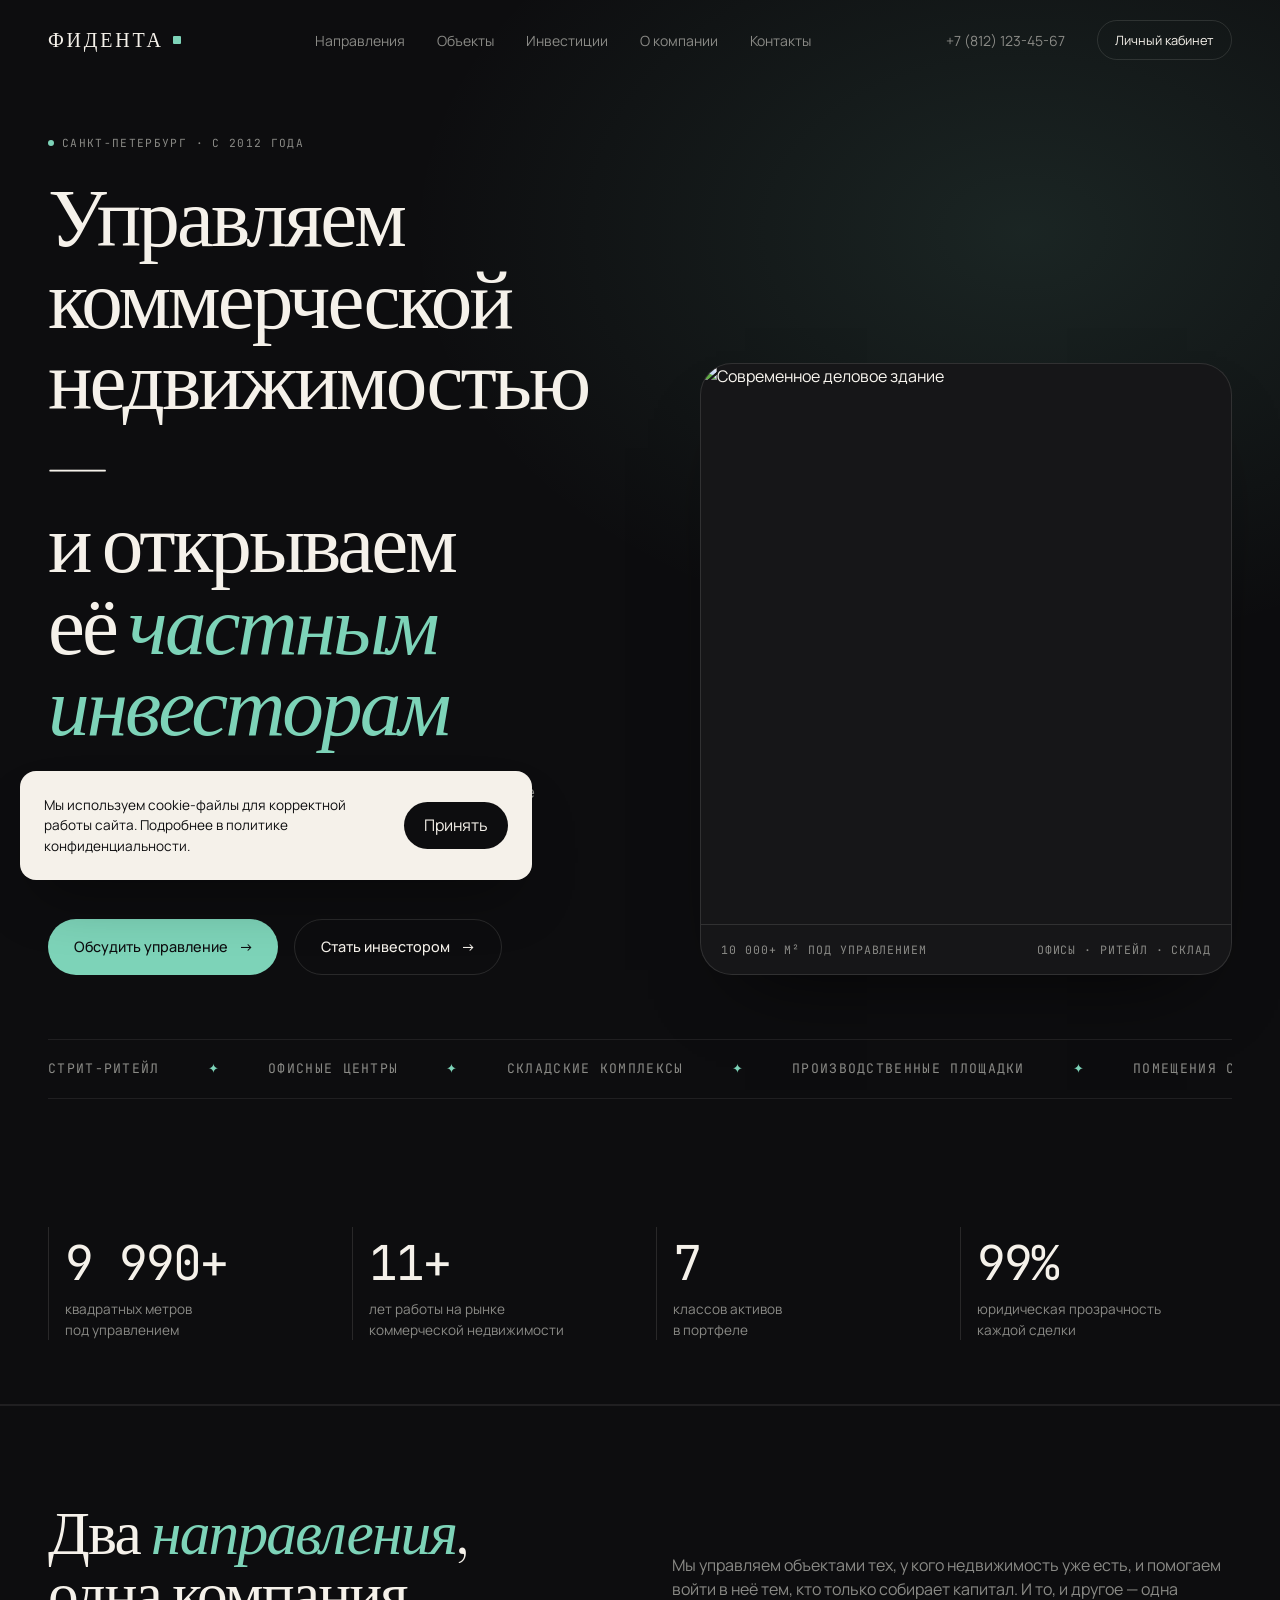
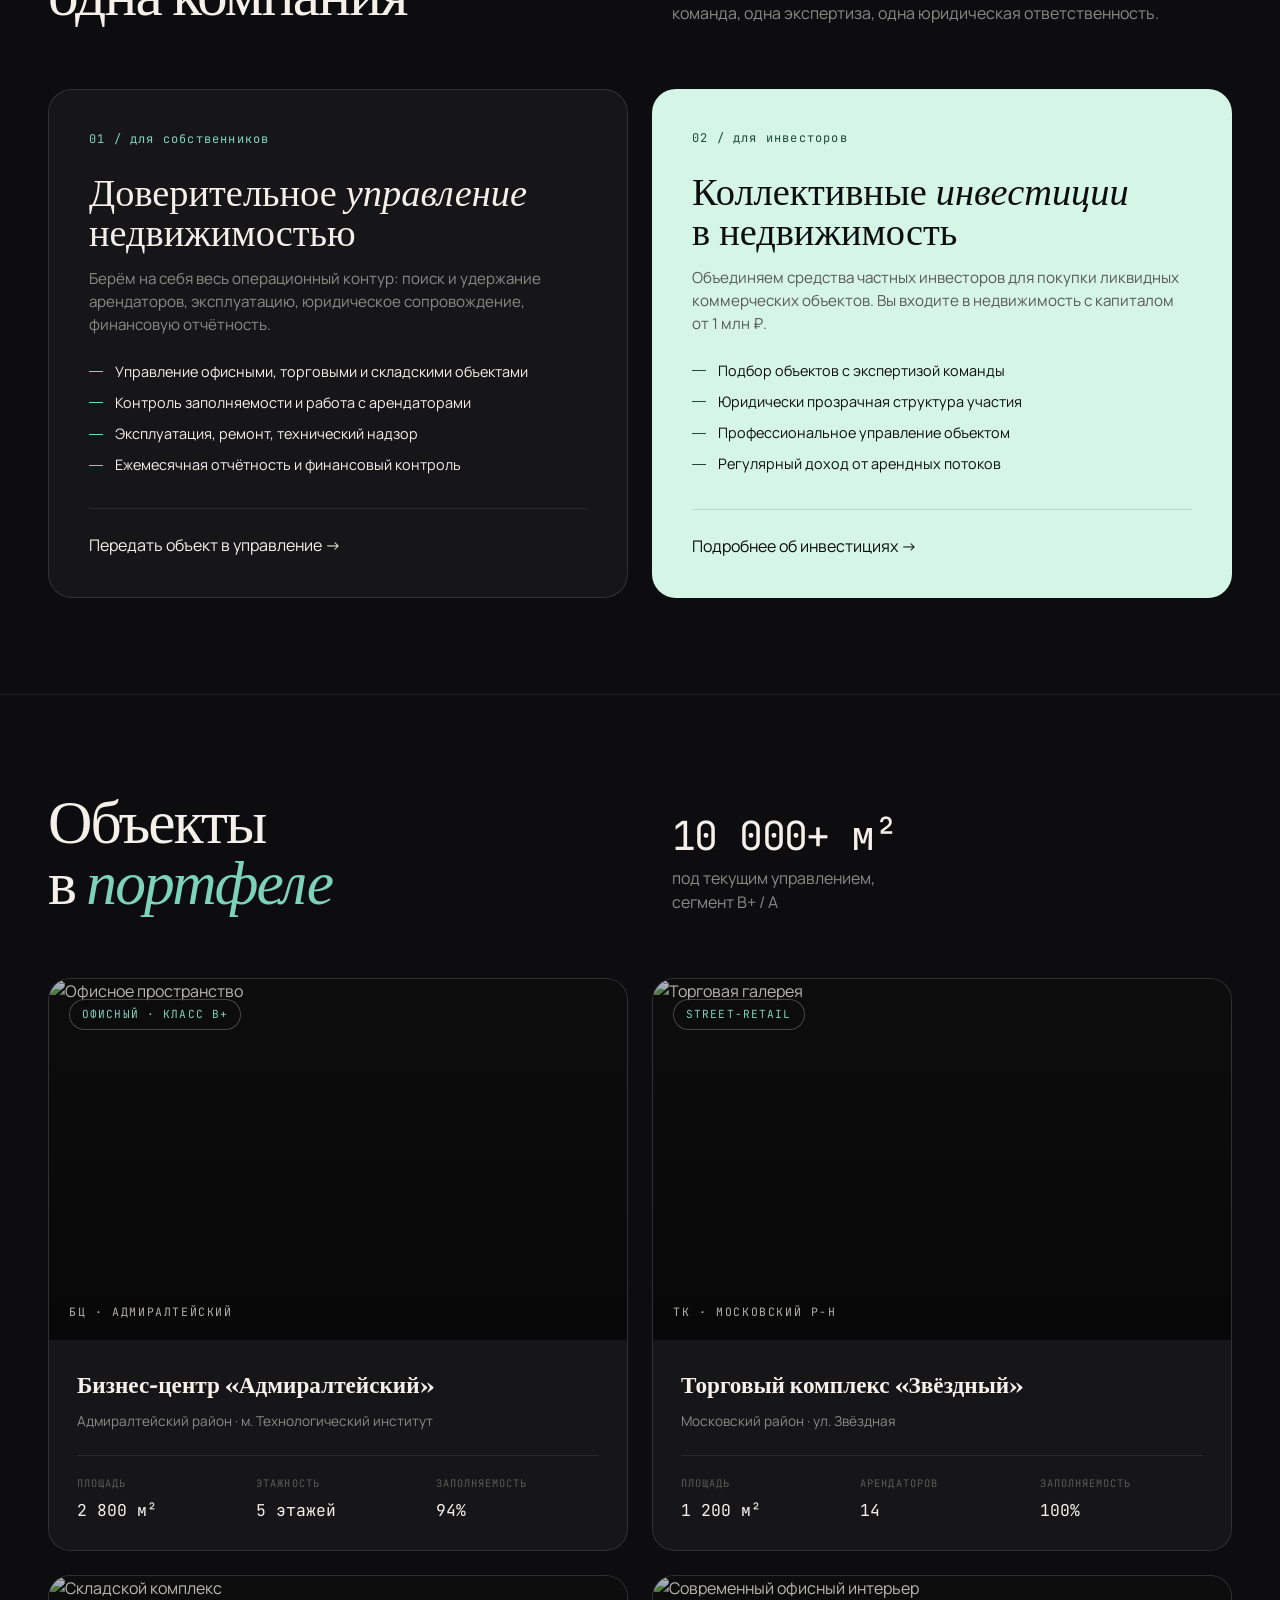
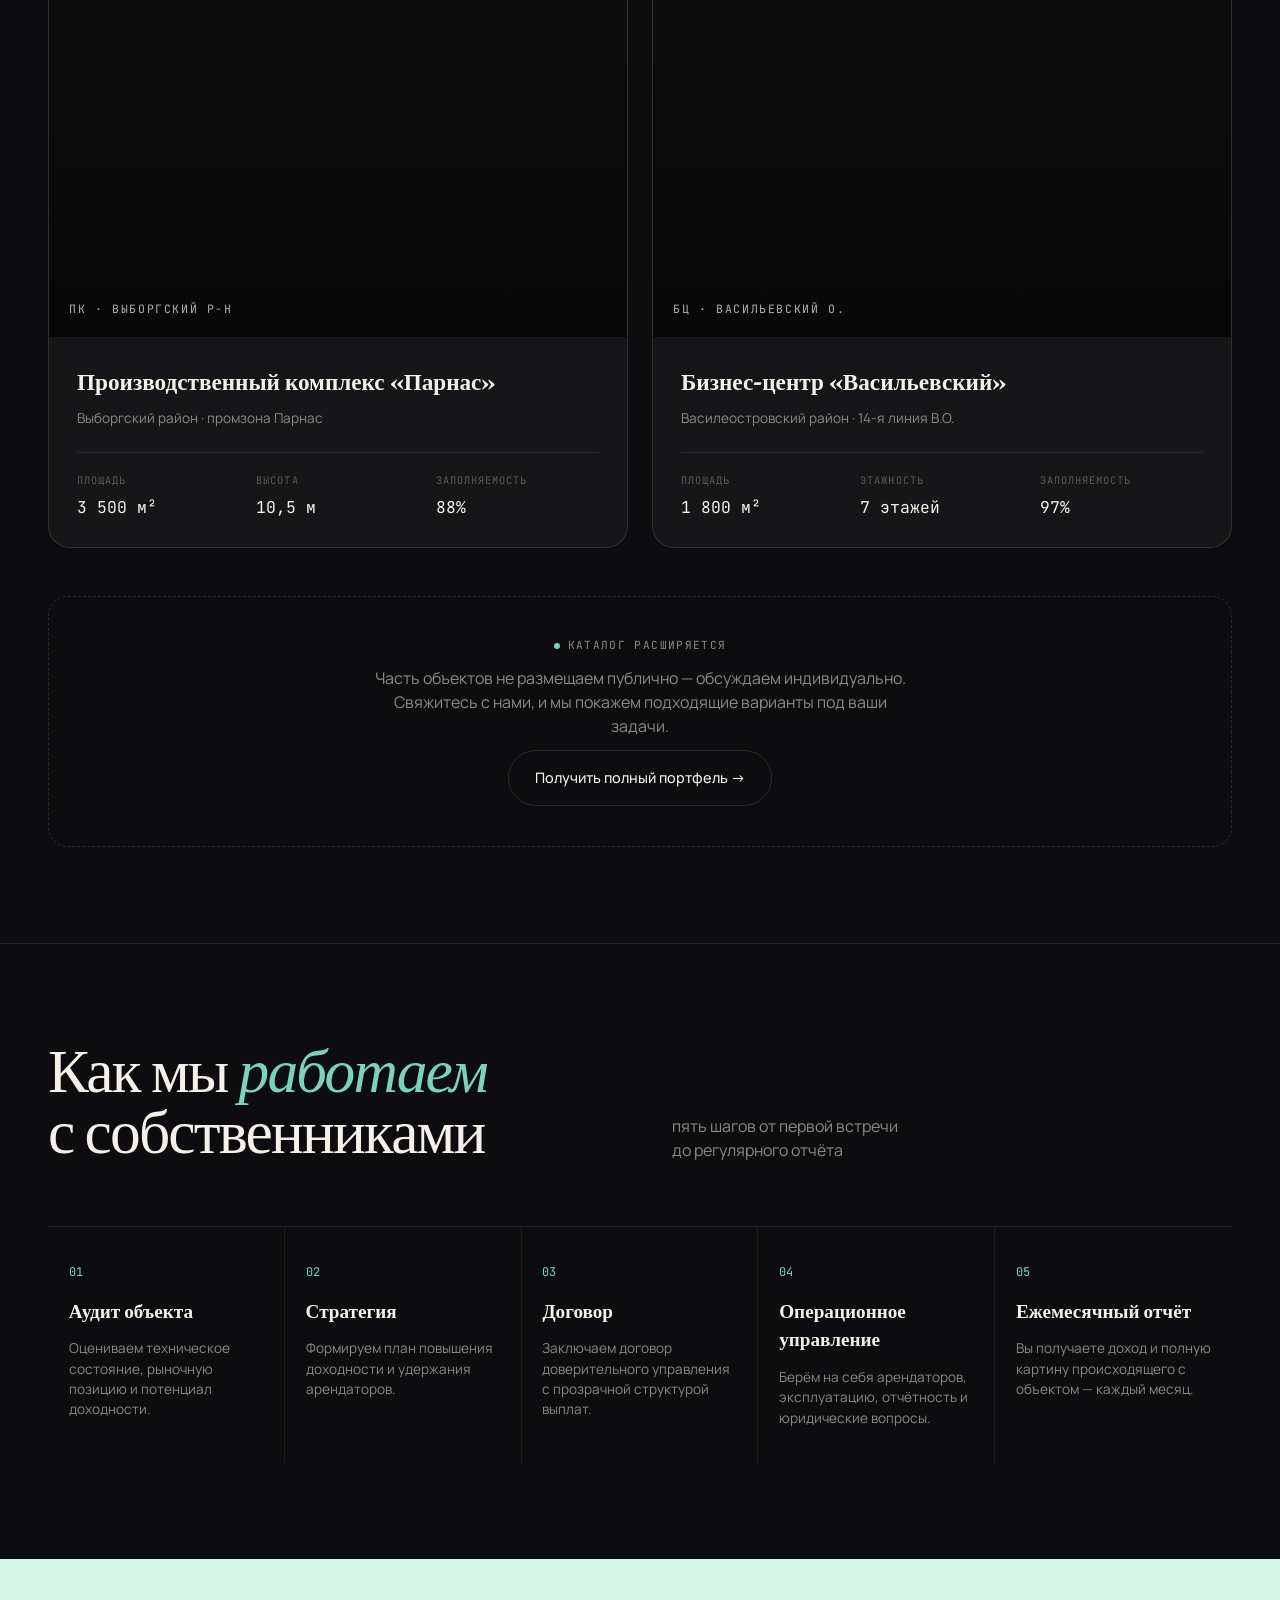
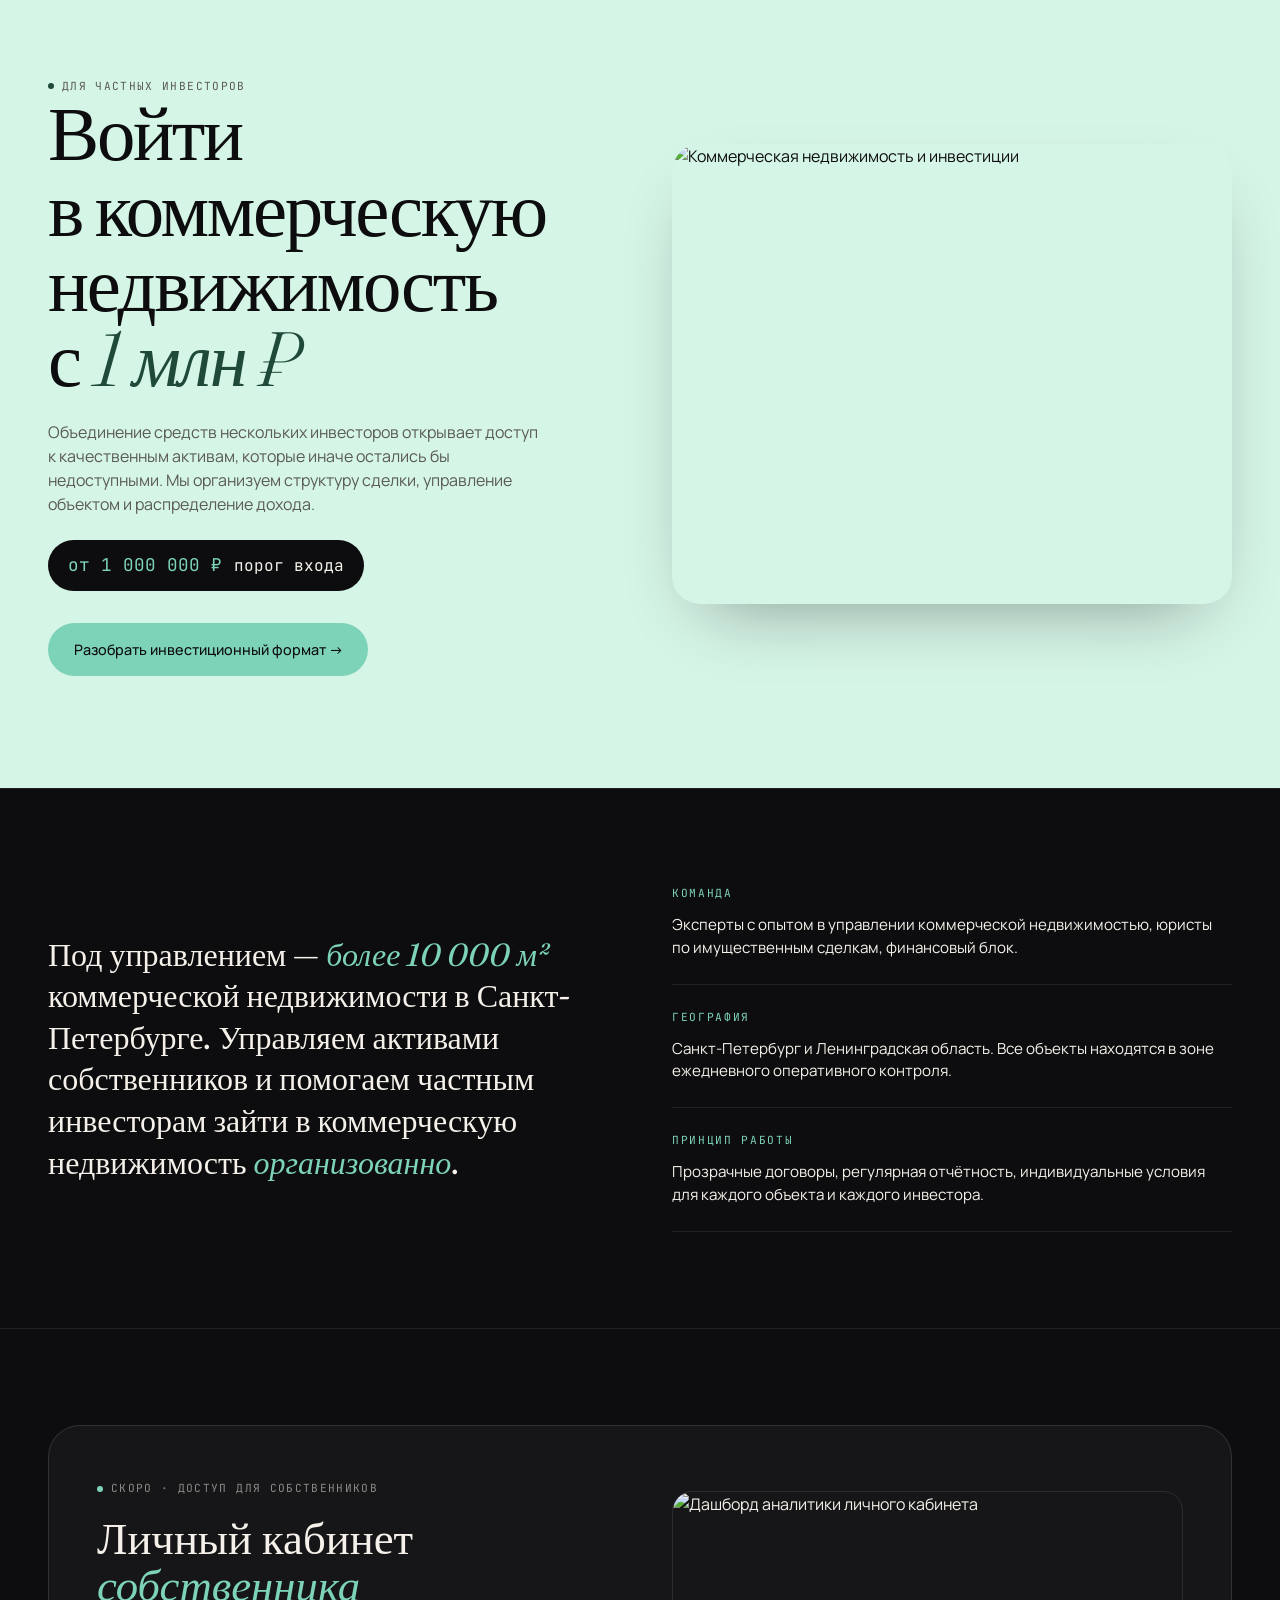
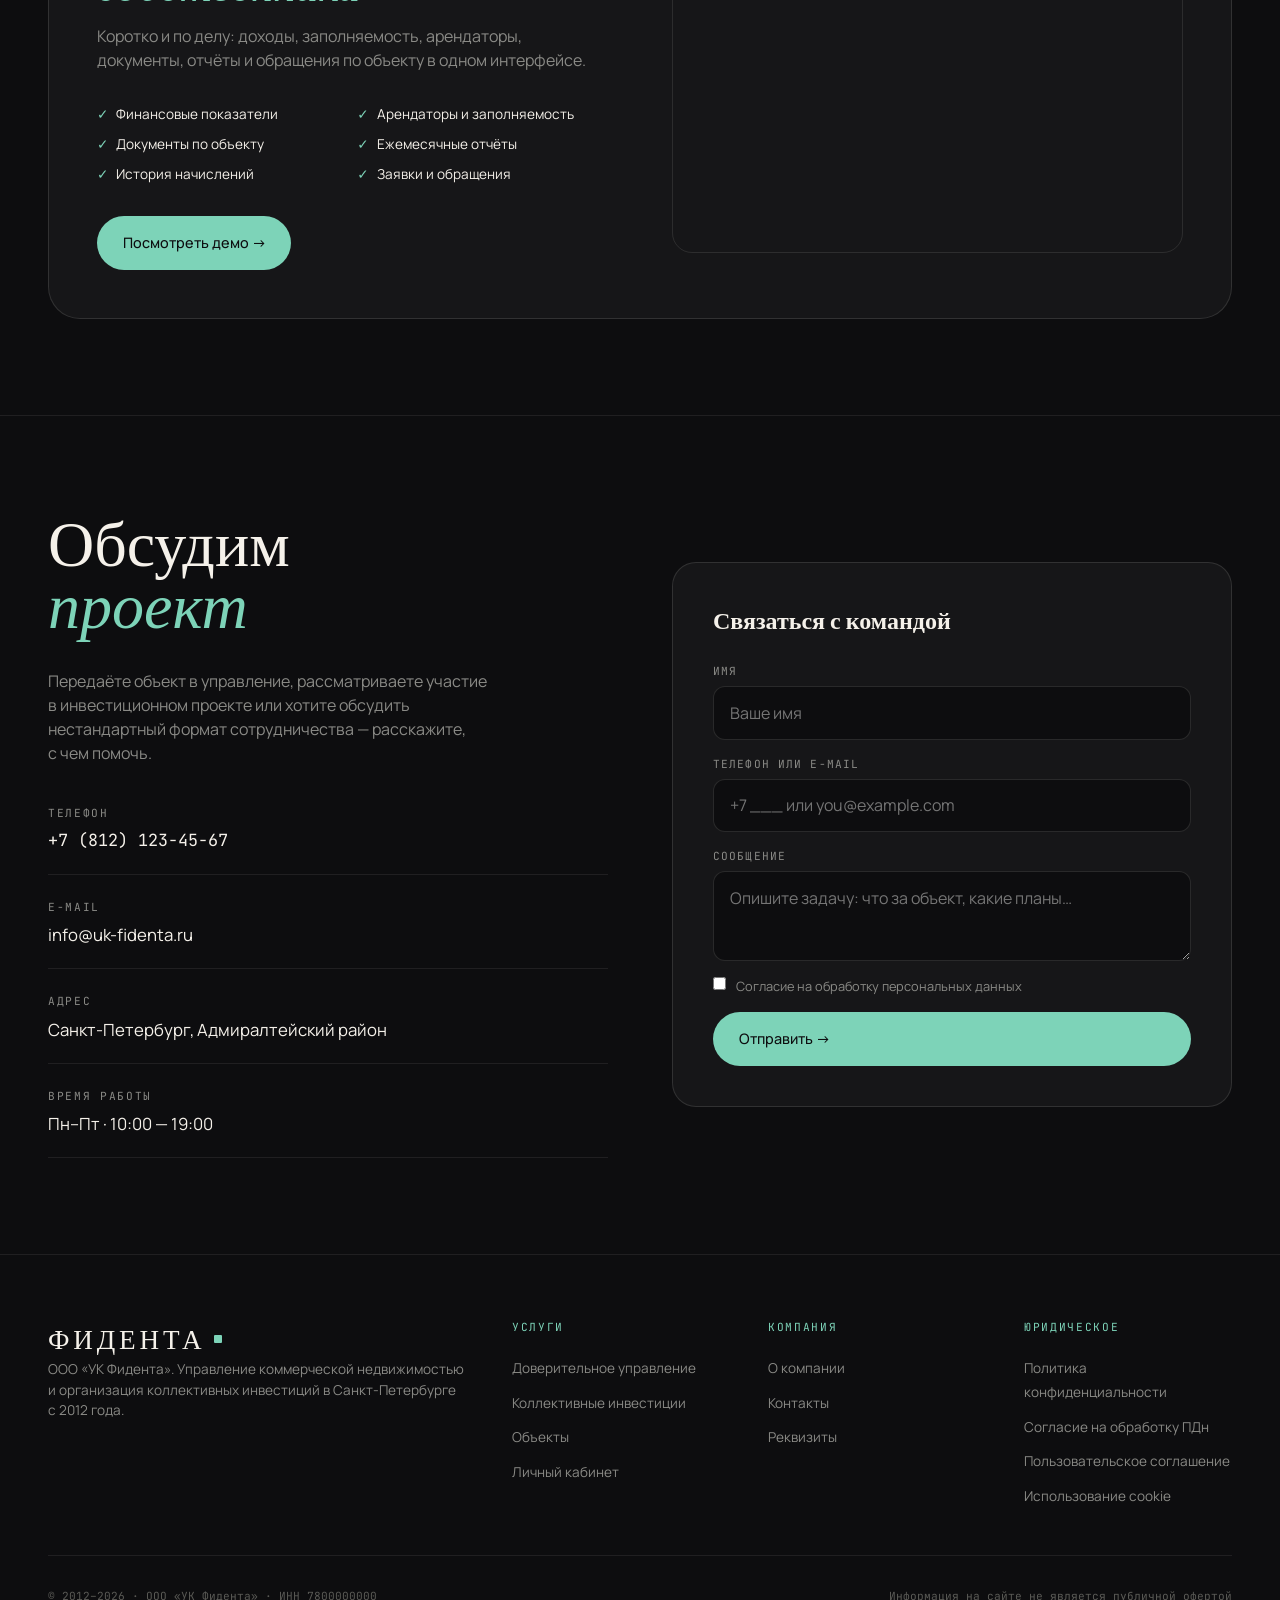
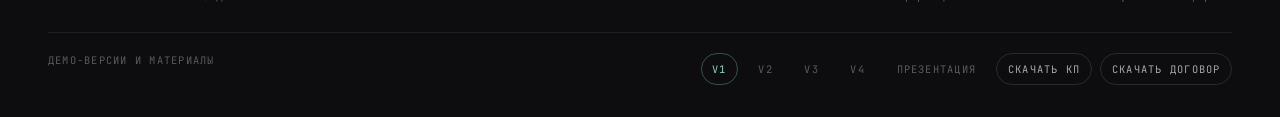
==== commit 31fad6f3: "Unify logo on main page" ====
--- a/index.html
+++ b/index.html
@@ -14,11 +14,11 @@
 <link rel="preload" as="image" href="https://images.unsplash.com/photo-1486406146926-c627a92ad1ab?auto=format&fit=crop&w=1600&q=80">
 <link href="https://fonts.googleapis.com/css2?family=Fraunces:opsz,wght,SOFT@9..144,300..900,0..100&family=Manrope:wght@300;400;500;600;700&family=JetBrains+Mono:wght@400;500&display=swap" rel="stylesheet">
 <style>
-:root{--coal:#0d0d0f;--coal-soft:#161618;--line:rgba(245,241,234,.12);--paper:#f5f1ea;--muted:#8a8a86;--dim:#5a5a56;--mint:#7DD3B8;--mint-bg:#d5f5e6;--deep:#1F4A39;--font-display:'Fraunces',Georgia,serif;--font-text:'Manrope',system-ui,sans-serif;--font-mono:'JetBrains Mono','Courier New',monospace;--gutter:clamp(1.25rem,4vw,3rem);--max:1440px}*{box-sizing:border-box;margin:0;padding:0}html{scroll-behavior:smooth}body{font-family:var(--font-text);background:var(--coal);color:var(--paper);line-height:1.5;overflow-x:hidden}a{color:inherit;text-decoration:none}button,input,textarea,select{font:inherit}button{border:0;background:none;color:inherit;cursor:pointer}img{display:block;max-width:100%}.container{max-width:var(--max);margin:0 auto;padding:0 var(--gutter)}.mono{font-family:var(--font-mono)}.tag{display:inline-flex;gap:.5rem;align-items:center;font-family:var(--font-mono);font-size:.7rem;letter-spacing:.12em;text-transform:uppercase;color:var(--muted)}.tag:before{content:"";width:6px;height:6px;border-radius:50%;background:var(--mint)}.tag--dark{color:#5a5a56}.tag--dark:before{background:var(--deep)}.reveal{opacity:0;transform:translateY(24px);transition:opacity .8s ease,transform .8s ease}.reveal.is-visible{opacity:1;transform:none}.reveal-delay-1{transition-delay:.1s}.reveal-delay-2{transition-delay:.2s}.reveal-delay-3{transition-delay:.3s}.nav{position:fixed;z-index:50;top:0;left:0;right:0;display:flex;align-items:center;justify-content:space-between;padding:1.25rem var(--gutter);transition:.3s}.nav.is-scrolled{background:rgba(13,13,15,.92);backdrop-filter:blur(18px);border-bottom:1px solid rgba(245,241,234,.08);padding:1rem var(--gutter)}.nav__logo{font-family:var(--font-display);font-size:1.5rem;letter-spacing:-.02em}.nav__logo span{color:var(--mint)}.nav__menu,.nav__right{display:flex;align-items:center;gap:2rem}.nav__link,.nav__phone{font-size:.875rem;color:var(--muted)}.nav__link:hover{color:var(--paper)}.nav__cta{padding:.6rem 1.1rem;border:1px solid var(--line);border-radius:999px;font-size:.8rem}.nav__cta:hover{background:var(--mint);color:var(--coal);border-color:var(--mint)}.nav__burger{display:none}@media(max-width:980px){.nav__menu,.nav__phone{display:none}.nav__burger{display:flex;flex-direction:column;gap:5px}.nav__burger span{width:22px;height:1.5px;background:var(--paper)}}.hero{min-height:100vh;padding:8rem 0 4rem;position:relative;overflow:hidden}.hero:before{content:"";position:absolute;inset:0;background:radial-gradient(ellipse 80% 60% at 80% 20%,rgba(125,211,184,.12),transparent 60%);pointer-events:none}.hero__top{position:relative;z-index:2;display:grid;grid-template-columns:1.05fr .95fr;gap:4rem;align-items:end}.hero__headline{margin-top:1.5rem;font-family:var(--font-display);font-weight:300;font-size:clamp(2.6rem,6.5vw,6rem);line-height:.98;letter-spacing:-.035em}.hero__headline em{font-style:italic;color:var(--mint)}.hero__sub{margin-top:2rem;color:var(--muted);font-size:1.05rem;max-width:34rem}.hero__cta-row{display:flex;flex-wrap:wrap;gap:1rem;margin-top:2.5rem}.btn{display:inline-flex;align-items:center;gap:.7rem;padding:1rem 1.6rem;border-radius:999px;font-size:.9rem;font-weight:500;transition:.3s}.btn--primary{background:var(--mint);color:var(--coal)}.btn--primary:hover{background:#B8F2D7;transform:translateY(-2px)}.btn--ghost{border:1px solid var(--line)}.btn--ghost:hover{background:var(--paper);color:var(--coal)}.hero__media{border-radius:32px;overflow:hidden;border:1px solid var(--line);background:var(--coal-soft);box-shadow:0 40px 80px -45px rgba(0,0,0,.8)}.hero__media img{width:100%;height:clamp(320px,48vw,560px);object-fit:cover;filter:saturate(.82) contrast(1.04)}.hero__caption{display:flex;justify-content:space-between;gap:1rem;padding:1rem 1.25rem;border-top:1px solid var(--line);font-family:var(--font-mono);font-size:.72rem;letter-spacing:.08em;text-transform:uppercase;color:var(--muted)}@media(max-width:900px){.hero__top{grid-template-columns:1fr}.hero__media img{height:320px}}.marquee{position:relative;z-index:2;margin-top:4rem;padding:1.2rem 0;border-top:1px solid rgba(245,241,234,.08);border-bottom:1px solid rgba(245,241,234,.08);overflow:hidden;white-space:nowrap}.marquee__track{display:flex;gap:3rem;animation:marquee 38s linear infinite}.marquee__item{font-family:var(--font-mono);font-size:.82rem;letter-spacing:.1em;text-transform:uppercase;color:var(--muted);display:flex;gap:3rem;align-items:center}.marquee__item:after{content:"✦";color:var(--mint)}@keyframes marquee{to{transform:translateX(-50%)}}section{scroll-margin-top:6rem}.stats{padding:4rem 0;border-bottom:1px solid rgba(245,241,234,.08)}.stats__grid{display:grid;grid-template-columns:repeat(4,1fr);gap:2rem}.stat{border-left:1px solid var(--line);padding-left:1rem}.stat__num{font-family:var(--font-mono);font-size:clamp(2rem,4vw,3rem);letter-spacing:-.04em}.stat__label{color:var(--muted);font-size:.85rem}@media(max-width:720px){.stats__grid{grid-template-columns:repeat(2,1fr)}}.directions,.objects,.how,.about,.lk,.contacts{padding:6rem 0;border-top:1px solid rgba(245,241,234,.08)}.section-header,.directions__intro{display:grid;grid-template-columns:1fr 1fr;gap:4rem;align-items:end;margin-bottom:4rem}.section-title,.directions__title{font-family:var(--font-display);font-weight:300;font-size:clamp(2rem,4.8vw,4rem);line-height:1;letter-spacing:-.03em}.section-title em,.directions__title em{font-style:italic;color:var(--mint)}.section-lead,.directions__lead{color:var(--muted);font-size:1rem;max-width:38rem}.directions__grid{display:grid;grid-template-columns:1fr 1fr;gap:1.5rem}.direction-card{display:flex;flex-direction:column;justify-content:space-between;min-height:28rem;padding:2.5rem;border:1px solid var(--line);border-radius:24px;background:var(--coal-soft);overflow:hidden;position:relative}.direction-card--mint{background:var(--mint-bg);color:var(--coal);border:0}.direction-card__num{font-family:var(--font-mono);font-size:.75rem;letter-spacing:.1em;color:var(--mint);margin-bottom:1.5rem}.direction-card--mint .direction-card__num{color:var(--deep)}.direction-card__title{font-family:var(--font-display);font-weight:300;font-size:clamp(1.7rem,3vw,2.5rem);line-height:1.05;margin-bottom:1rem}.direction-card__title em{font-style:italic}.direction-card__desc{color:var(--muted);font-size:.95rem}.direction-card--mint .direction-card__desc{color:#5a5a56}.direction-card__bullets{list-style:none;margin-top:1.5rem;display:grid;gap:.6rem}.direction-card__bullets li{display:flex;gap:.75rem;font-size:.9rem}.direction-card__bullets li:before{content:"";width:14px;height:1px;background:var(--mint);margin-top:.65rem;flex:0 0 14px}.direction-card--mint li:before{background:var(--deep)}.direction-card__footer{margin-top:2rem;padding-top:1.5rem;border-top:1px solid rgba(245,241,234,.1)}.direction-card--mint .direction-card__footer{border-color:rgba(31,74,57,.15)}@media(max-width:860px){.section-header,.directions__intro,.directions__grid{grid-template-columns:1fr;gap:1.5rem}}.objects__grid{display:grid;grid-template-columns:repeat(2,1fr);gap:1.5rem}.object-card{overflow:hidden;border:1px solid var(--line);border-radius:22px;background:var(--coal-soft);transition:.3s}.object-card:hover{transform:translateY(-4px);border-color:var(--mint)}.object-card__visual{position:relative;aspect-ratio:16/10;overflow:hidden;background:#111}.object-card__visual img{width:100%;height:100%;object-fit:cover;filter:saturate(.78) contrast(1.05);transition:transform .6s ease}.object-card:hover img{transform:scale(1.04)}.object-card__visual:after{content:"";position:absolute;inset:0;background:linear-gradient(180deg,rgba(0,0,0,.25),rgba(0,0,0,.55))}.object-card__badge{position:absolute;z-index:2;top:1.25rem;left:1.25rem;padding:.4rem .75rem;border:1px solid rgba(245,241,234,.25);border-radius:999px;background:rgba(13,13,15,.62);backdrop-filter:blur(8px);font-family:var(--font-mono);font-size:.7rem;letter-spacing:.1em;text-transform:uppercase;color:var(--mint)}.object-card__visual-icon{position:absolute;z-index:2;left:1.25rem;right:1.25rem;bottom:1.25rem;font-family:var(--font-mono);font-size:.72rem;letter-spacing:.14em;text-transform:uppercase;color:rgba(245,241,234,.72)}.object-card__body{padding:1.75rem}.object-card__title{font-family:var(--font-display);font-size:1.45rem;margin-bottom:.5rem}.object-card__address{color:var(--muted);font-size:.85rem;margin-bottom:1.5rem}.object-card__stats{display:grid;grid-template-columns:repeat(3,1fr);gap:1rem;padding-top:1.25rem;border-top:1px solid rgba(245,241,234,.08)}.object-card__stat-label{font-family:var(--font-mono);font-size:.65rem;letter-spacing:.1em;text-transform:uppercase;color:var(--dim);margin-bottom:.35rem}.object-card__stat-val{font-family:var(--font-mono);font-size:1.02rem}@media(max-width:720px){.objects__grid{grid-template-columns:1fr}.object-card__stats{grid-template-columns:1fr 1fr}}.objects__footer{margin-top:3rem;padding:2.5rem;border:1px dashed var(--line);border-radius:20px;text-align:center;display:flex;flex-direction:column;align-items:center;gap:.75rem}.objects__footer-text{color:var(--muted);max-width:34rem}.how__steps{display:grid;grid-template-columns:repeat(5,1fr);border-top:1px solid rgba(245,241,234,.08)}.step{padding:2.2rem 1.3rem;border-right:1px solid rgba(245,241,234,.08)}.step:last-child{border-right:0}.step__num{font-family:var(--font-mono);font-size:.75rem;color:var(--mint);margin-bottom:1rem}.step__title{font-family:var(--font-display);font-size:1.2rem;margin-bottom:.8rem}.step__desc{color:var(--muted);font-size:.85rem}@media(max-width:980px){.how__steps{grid-template-columns:1fr 1fr}.step{border-bottom:1px solid rgba(245,241,234,.08)}}@media(max-width:560px){.how__steps{grid-template-columns:1fr}.step{border-right:0}}.invest{background:var(--mint-bg);color:var(--coal);padding:7rem 0}.invest__grid{display:grid;grid-template-columns:1fr 1fr;gap:4rem;align-items:center}.invest__title{font-family:var(--font-display);font-weight:300;font-size:clamp(2.5rem,6vw,5rem);line-height:.98;letter-spacing:-.03em}.invest__title em{font-style:italic;color:var(--deep)}.invest__desc{margin-top:1.5rem;color:#5a5a56;max-width:32rem}.invest__photo{border-radius:28px;overflow:hidden;box-shadow:0 30px 70px -35px rgba(13,13,15,.45)}.invest__photo img{width:100%;height:460px;object-fit:cover}.invest__min{display:inline-flex;gap:.75rem;align-items:baseline;margin-top:1.5rem;padding:.75rem 1.25rem;border-radius:999px;background:var(--coal);color:var(--paper);font-family:var(--font-mono)}.invest__min-num{color:var(--mint);font-size:1.1rem}@media(max-width:900px){.invest__grid{grid-template-columns:1fr}.invest__photo img{height:320px}}.about__grid,.lk__inner,.contacts__grid{display:grid;grid-template-columns:1fr 1fr;gap:4rem;align-items:center}.about__copy{font-family:var(--font-display);font-size:clamp(1.5rem,2.5vw,2rem);line-height:1.3}.about__copy em{font-style:italic;color:var(--mint)}.about__details{display:grid;gap:1.5rem}.about__detail{padding-bottom:1.5rem;border-bottom:1px solid rgba(245,241,234,.08)}.about__detail-label{font-family:var(--font-mono);font-size:.7rem;letter-spacing:.15em;text-transform:uppercase;color:var(--mint);margin-bottom:.75rem}.about__detail-text{font-size:.95rem;color:var(--paper)}.lk__inner{padding:3rem;border:1px solid var(--line);border-radius:32px;background:var(--coal-soft)}.lk__title{font-family:var(--font-display);font-size:clamp(2rem,3.5vw,3rem);font-weight:300;line-height:1.05;margin:1rem 0}.lk__title em{font-style:italic;color:var(--mint)}.lk__desc{color:var(--muted);max-width:32rem}.lk__features{display:grid;grid-template-columns:1fr 1fr;gap:.6rem;margin:2rem 0}.lk__feature{font-size:.85rem}.lk__feature:before{content:"✓";color:var(--mint);margin-right:.5rem}.lk__photo{border-radius:20px;overflow:hidden;border:1px solid rgba(245,241,234,.1)}.lk__photo img{width:100%;height:360px;object-fit:cover}.contacts__title{font-family:var(--font-display);font-size:clamp(2.5rem,5vw,4rem);font-weight:300;line-height:.98;margin-bottom:2rem}.contacts__title em{font-style:italic;color:var(--mint)}.contacts__list{display:grid;gap:1.5rem}.contact-item{padding-bottom:1.3rem;border-bottom:1px solid rgba(245,241,234,.08)}.contact-item__label{font-family:var(--font-mono);font-size:.7rem;letter-spacing:.15em;text-transform:uppercase;color:var(--muted);margin-bottom:.4rem}.contact-item__value{font-size:1.05rem}.contacts__form{padding:2.5rem;border:1px solid var(--line);border-radius:24px;background:var(--coal-soft)}.contacts__form-title{font-family:var(--font-display);font-size:1.5rem;margin-bottom:1.5rem}.contacts__form-fields{display:grid;gap:1rem}.field{display:grid;gap:.4rem}.field__label{font-family:var(--font-mono);font-size:.7rem;letter-spacing:.1em;text-transform:uppercase;color:var(--muted)}.field__input,.field__textarea,.field__select{width:100%;padding:.85rem 1rem;border:1px solid var(--line);border-radius:12px;background:var(--coal);color:var(--paper)}.field__textarea{min-height:90px}.field__checkbox{display:flex;gap:.6rem;align-items:flex-start;font-size:.8rem;color:var(--muted)}.footer{padding:4rem 0 2rem;border-top:1px solid rgba(245,241,234,.08)}.footer__top{display:grid;grid-template-columns:2fr 1fr 1fr 1fr;gap:3rem;margin-bottom:3rem}.footer__logo{font-family:var(--font-display);font-size:2rem}.footer__logo span{color:var(--mint)}.footer__desc,.footer__list a{color:var(--muted);font-size:.85rem}.footer__col-title{font-family:var(--font-mono);font-size:.7rem;letter-spacing:.15em;text-transform:uppercase;color:var(--mint);margin-bottom:1.25rem}.footer__list{list-style:none;display:grid;gap:.65rem}.footer__bottom{padding-top:2rem;border-top:1px solid rgba(245,241,234,.08);display:flex;justify-content:space-between;gap:1rem;flex-wrap:wrap;font-family:var(--font-mono);font-size:.7rem;color:var(--dim)}.demo-footer-nav{margin-top:1.75rem;padding-top:1.25rem;border-top:1px solid rgba(245,241,234,.08);display:flex;justify-content:space-between;gap:1rem;flex-wrap:wrap}.demo-footer-nav__label,.demo-footer-nav a{font-family:var(--font-mono);font-size:.65rem;letter-spacing:.12em;text-transform:uppercase;color:var(--dim)}.demo-footer-nav__links{display:flex;flex-wrap:wrap;gap:.55rem}.demo-footer-nav a{padding:.45rem .65rem;border-radius:999px;border:1px solid transparent}.demo-footer-nav a:hover,.demo-footer-nav__active{color:var(--mint)!important;border-color:rgba(125,211,184,.35)!important}.demo-footer-nav__download{border-color:var(--line)!important;color:rgba(245,241,234,.68)!important}.cookie{position:fixed;z-index:100;left:1.25rem;right:1.25rem;bottom:1.25rem;max-width:32rem;display:flex;gap:1.5rem;align-items:center;padding:1.5rem;border-radius:16px;background:var(--paper);color:var(--coal);box-shadow:0 30px 60px -20px rgba(0,0,0,.4);transform:translateY(150%);transition:.5s}.cookie.is-visible{transform:none}.cookie__text{font-size:.85rem}.cookie__btn{padding:.7rem 1.25rem;border-radius:999px;background:var(--coal);color:var(--paper)}@media(max-width:860px){.about__grid,.lk__inner,.contacts__grid{grid-template-columns:1fr;gap:2rem}.footer__top{grid-template-columns:1fr 1fr}.lk__features{grid-template-columns:1fr}}@media(max-width:520px){.footer__top{grid-template-columns:1fr}.cookie{flex-direction:column;align-items:flex-start}}@media(max-width:980px){.nav{align-items:center}.nav__menu{position:absolute;top:calc(100% + .6rem);left:var(--gutter);right:var(--gutter);display:flex;flex-direction:column;align-items:stretch;gap:0;padding:1rem;background:rgba(13,13,15,.97);border:1px solid var(--line);border-radius:18px;box-shadow:0 24px 60px -30px #000;opacity:0;pointer-events:none;transform:translateY(-8px);transition:opacity .25s ease,transform .25s ease}.nav.nav--open .nav__menu{opacity:1;pointer-events:auto;transform:translateY(0)}.nav__link{display:block;padding:.9rem 0;border-bottom:1px solid rgba(245,241,234,.08);color:var(--paper)}.nav__link:last-child{border-bottom:0}.nav__burger span{transition:transform .25s ease,opacity .25s ease}.nav.nav--open .nav__burger span:nth-child(1){transform:translateY(6.5px) rotate(45deg)}.nav.nav--open .nav__burger span:nth-child(2){opacity:0}.nav.nav--open .nav__burger span:nth-child(3){transform:translateY(-6.5px) rotate(-45deg)}}
+:root{--coal:#0d0d0f;--coal-soft:#161618;--line:rgba(245,241,234,.12);--paper:#f5f1ea;--muted:#8a8a86;--dim:#5a5a56;--mint:#7DD3B8;--mint-bg:#d5f5e6;--deep:#1F4A39;--font-display:'Fraunces',Georgia,serif;--font-text:'Manrope',system-ui,sans-serif;--font-mono:'JetBrains Mono','Courier New',monospace;--gutter:clamp(1.25rem,4vw,3rem);--max:1440px}*{box-sizing:border-box;margin:0;padding:0}html{scroll-behavior:smooth}body{font-family:var(--font-text);background:var(--coal);color:var(--paper);line-height:1.5;overflow-x:hidden}a{color:inherit;text-decoration:none}button,input,textarea,select{font:inherit}button{border:0;background:none;color:inherit;cursor:pointer}img{display:block;max-width:100%}.container{max-width:var(--max);margin:0 auto;padding:0 var(--gutter)}.mono{font-family:var(--font-mono)}.tag{display:inline-flex;gap:.5rem;align-items:center;font-family:var(--font-mono);font-size:.7rem;letter-spacing:.12em;text-transform:uppercase;color:var(--muted)}.tag:before{content:"";width:6px;height:6px;border-radius:50%;background:var(--mint)}.tag--dark{color:#5a5a56}.tag--dark:before{background:var(--deep)}.reveal{opacity:0;transform:translateY(24px);transition:opacity .8s ease,transform .8s ease}.reveal.is-visible{opacity:1;transform:none}.reveal-delay-1{transition-delay:.1s}.reveal-delay-2{transition-delay:.2s}.reveal-delay-3{transition-delay:.3s}.nav{position:fixed;z-index:50;top:0;left:0;right:0;display:flex;align-items:center;justify-content:space-between;padding:1.25rem var(--gutter);transition:.3s}.nav.is-scrolled{background:rgba(13,13,15,.92);backdrop-filter:blur(18px);border-bottom:1px solid rgba(245,241,234,.08);padding:1rem var(--gutter)}.nav__logo{display:flex;align-items:center;gap:.55rem;font-family:var(--font-display);font-size:1.25rem;letter-spacing:.14em;text-transform:uppercase}.nav__logo span{display:inline-block;width:8px;height:8px;background:var(--mint);border-radius:1px;font-size:0;line-height:0}.nav__menu,.nav__right{display:flex;align-items:center;gap:2rem}.nav__link,.nav__phone{font-size:.875rem;color:var(--muted)}.nav__link:hover{color:var(--paper)}.nav__cta{padding:.6rem 1.1rem;border:1px solid var(--line);border-radius:999px;font-size:.8rem}.nav__cta:hover{background:var(--mint);color:var(--coal);border-color:var(--mint)}.nav__burger{display:none}@media(max-width:980px){.nav__menu,.nav__phone{display:none}.nav__burger{display:flex;flex-direction:column;gap:5px}.nav__burger span{width:22px;height:1.5px;background:var(--paper)}}.hero{min-height:100vh;padding:8rem 0 4rem;position:relative;overflow:hidden}.hero:before{content:"";position:absolute;inset:0;background:radial-gradient(ellipse 80% 60% at 80% 20%,rgba(125,211,184,.12),transparent 60%);pointer-events:none}.hero__top{position:relative;z-index:2;display:grid;grid-template-columns:1.05fr .95fr;gap:4rem;align-items:end}.hero__headline{margin-top:1.5rem;font-family:var(--font-display);font-weight:300;font-size:clamp(2.6rem,6.5vw,6rem);line-height:.98;letter-spacing:-.035em}.hero__headline em{font-style:italic;color:var(--mint)}.hero__sub{margin-top:2rem;color:var(--muted);font-size:1.05rem;max-width:34rem}.hero__cta-row{display:flex;flex-wrap:wrap;gap:1rem;margin-top:2.5rem}.btn{display:inline-flex;align-items:center;gap:.7rem;padding:1rem 1.6rem;border-radius:999px;font-size:.9rem;font-weight:500;transition:.3s}.btn--primary{background:var(--mint);color:var(--coal)}.btn--primary:hover{background:#B8F2D7;transform:translateY(-2px)}.btn--ghost{border:1px solid var(--line)}.btn--ghost:hover{background:var(--paper);color:var(--coal)}.hero__media{border-radius:32px;overflow:hidden;border:1px solid var(--line);background:var(--coal-soft);box-shadow:0 40px 80px -45px rgba(0,0,0,.8)}.hero__media img{width:100%;height:clamp(320px,48vw,560px);object-fit:cover;filter:saturate(.82) contrast(1.04)}.hero__caption{display:flex;justify-content:space-between;gap:1rem;padding:1rem 1.25rem;border-top:1px solid var(--line);font-family:var(--font-mono);font-size:.72rem;letter-spacing:.08em;text-transform:uppercase;color:var(--muted)}@media(max-width:900px){.hero__top{grid-template-columns:1fr}.hero__media img{height:320px}}.marquee{position:relative;z-index:2;margin-top:4rem;padding:1.2rem 0;border-top:1px solid rgba(245,241,234,.08);border-bottom:1px solid rgba(245,241,234,.08);overflow:hidden;white-space:nowrap}.marquee__track{display:flex;gap:3rem;animation:marquee 38s linear infinite}.marquee__item{font-family:var(--font-mono);font-size:.82rem;letter-spacing:.1em;text-transform:uppercase;color:var(--muted);display:flex;gap:3rem;align-items:center}.marquee__item:after{content:"✦";color:var(--mint)}@keyframes marquee{to{transform:translateX(-50%)}}section{scroll-margin-top:6rem}.stats{padding:4rem 0;border-bottom:1px solid rgba(245,241,234,.08)}.stats__grid{display:grid;grid-template-columns:repeat(4,1fr);gap:2rem}.stat{border-left:1px solid var(--line);padding-left:1rem}.stat__num{font-family:var(--font-mono);font-size:clamp(2rem,4vw,3rem);letter-spacing:-.04em}.stat__label{color:var(--muted);font-size:.85rem}@media(max-width:720px){.stats__grid{grid-template-columns:repeat(2,1fr)}}.directions,.objects,.how,.about,.lk,.contacts{padding:6rem 0;border-top:1px solid rgba(245,241,234,.08)}.section-header,.directions__intro{display:grid;grid-template-columns:1fr 1fr;gap:4rem;align-items:end;margin-bottom:4rem}.section-title,.directions__title{font-family:var(--font-display);font-weight:300;font-size:clamp(2rem,4.8vw,4rem);line-height:1;letter-spacing:-.03em}.section-title em,.directions__title em{font-style:italic;color:var(--mint)}.section-lead,.directions__lead{color:var(--muted);font-size:1rem;max-width:38rem}.directions__grid{display:grid;grid-template-columns:1fr 1fr;gap:1.5rem}.direction-card{display:flex;flex-direction:column;justify-content:space-between;min-height:28rem;padding:2.5rem;border:1px solid var(--line);border-radius:24px;background:var(--coal-soft);overflow:hidden;position:relative}.direction-card--mint{background:var(--mint-bg);color:var(--coal);border:0}.direction-card__num{font-family:var(--font-mono);font-size:.75rem;letter-spacing:.1em;color:var(--mint);margin-bottom:1.5rem}.direction-card--mint .direction-card__num{color:var(--deep)}.direction-card__title{font-family:var(--font-display);font-weight:300;font-size:clamp(1.7rem,3vw,2.5rem);line-height:1.05;margin-bottom:1rem}.direction-card__title em{font-style:italic}.direction-card__desc{color:var(--muted);font-size:.95rem}.direction-card--mint .direction-card__desc{color:#5a5a56}.direction-card__bullets{list-style:none;margin-top:1.5rem;display:grid;gap:.6rem}.direction-card__bullets li{display:flex;gap:.75rem;font-size:.9rem}.direction-card__bullets li:before{content:"";width:14px;height:1px;background:var(--mint);margin-top:.65rem;flex:0 0 14px}.direction-card--mint li:before{background:var(--deep)}.direction-card__footer{margin-top:2rem;padding-top:1.5rem;border-top:1px solid rgba(245,241,234,.1)}.direction-card--mint .direction-card__footer{border-color:rgba(31,74,57,.15)}@media(max-width:860px){.section-header,.directions__intro,.directions__grid{grid-template-columns:1fr;gap:1.5rem}}.objects__grid{display:grid;grid-template-columns:repeat(2,1fr);gap:1.5rem}.object-card{overflow:hidden;border:1px solid var(--line);border-radius:22px;background:var(--coal-soft);transition:.3s}.object-card:hover{transform:translateY(-4px);border-color:var(--mint)}.object-card__visual{position:relative;aspect-ratio:16/10;overflow:hidden;background:#111}.object-card__visual img{width:100%;height:100%;object-fit:cover;filter:saturate(.78) contrast(1.05);transition:transform .6s ease}.object-card:hover img{transform:scale(1.04)}.object-card__visual:after{content:"";position:absolute;inset:0;background:linear-gradient(180deg,rgba(0,0,0,.25),rgba(0,0,0,.55))}.object-card__badge{position:absolute;z-index:2;top:1.25rem;left:1.25rem;padding:.4rem .75rem;border:1px solid rgba(245,241,234,.25);border-radius:999px;background:rgba(13,13,15,.62);backdrop-filter:blur(8px);font-family:var(--font-mono);font-size:.7rem;letter-spacing:.1em;text-transform:uppercase;color:var(--mint)}.object-card__visual-icon{position:absolute;z-index:2;left:1.25rem;right:1.25rem;bottom:1.25rem;font-family:var(--font-mono);font-size:.72rem;letter-spacing:.14em;text-transform:uppercase;color:rgba(245,241,234,.72)}.object-card__body{padding:1.75rem}.object-card__title{font-family:var(--font-display);font-size:1.45rem;margin-bottom:.5rem}.object-card__address{color:var(--muted);font-size:.85rem;margin-bottom:1.5rem}.object-card__stats{display:grid;grid-template-columns:repeat(3,1fr);gap:1rem;padding-top:1.25rem;border-top:1px solid rgba(245,241,234,.08)}.object-card__stat-label{font-family:var(--font-mono);font-size:.65rem;letter-spacing:.1em;text-transform:uppercase;color:var(--dim);margin-bottom:.35rem}.object-card__stat-val{font-family:var(--font-mono);font-size:1.02rem}@media(max-width:720px){.objects__grid{grid-template-columns:1fr}.object-card__stats{grid-template-columns:1fr 1fr}}.objects__footer{margin-top:3rem;padding:2.5rem;border:1px dashed var(--line);border-radius:20px;text-align:center;display:flex;flex-direction:column;align-items:center;gap:.75rem}.objects__footer-text{color:var(--muted);max-width:34rem}.how__steps{display:grid;grid-template-columns:repeat(5,1fr);border-top:1px solid rgba(245,241,234,.08)}.step{padding:2.2rem 1.3rem;border-right:1px solid rgba(245,241,234,.08)}.step:last-child{border-right:0}.step__num{font-family:var(--font-mono);font-size:.75rem;color:var(--mint);margin-bottom:1rem}.step__title{font-family:var(--font-display);font-size:1.2rem;margin-bottom:.8rem}.step__desc{color:var(--muted);font-size:.85rem}@media(max-width:980px){.how__steps{grid-template-columns:1fr 1fr}.step{border-bottom:1px solid rgba(245,241,234,.08)}}@media(max-width:560px){.how__steps{grid-template-columns:1fr}.step{border-right:0}}.invest{background:var(--mint-bg);color:var(--coal);padding:7rem 0}.invest__grid{display:grid;grid-template-columns:1fr 1fr;gap:4rem;align-items:center}.invest__title{font-family:var(--font-display);font-weight:300;font-size:clamp(2.5rem,6vw,5rem);line-height:.98;letter-spacing:-.03em}.invest__title em{font-style:italic;color:var(--deep)}.invest__desc{margin-top:1.5rem;color:#5a5a56;max-width:32rem}.invest__photo{border-radius:28px;overflow:hidden;box-shadow:0 30px 70px -35px rgba(13,13,15,.45)}.invest__photo img{width:100%;height:460px;object-fit:cover}.invest__min{display:inline-flex;gap:.75rem;align-items:baseline;margin-top:1.5rem;padding:.75rem 1.25rem;border-radius:999px;background:var(--coal);color:var(--paper);font-family:var(--font-mono)}.invest__min-num{color:var(--mint);font-size:1.1rem}@media(max-width:900px){.invest__grid{grid-template-columns:1fr}.invest__photo img{height:320px}}.about__grid,.lk__inner,.contacts__grid{display:grid;grid-template-columns:1fr 1fr;gap:4rem;align-items:center}.about__copy{font-family:var(--font-display);font-size:clamp(1.5rem,2.5vw,2rem);line-height:1.3}.about__copy em{font-style:italic;color:var(--mint)}.about__details{display:grid;gap:1.5rem}.about__detail{padding-bottom:1.5rem;border-bottom:1px solid rgba(245,241,234,.08)}.about__detail-label{font-family:var(--font-mono);font-size:.7rem;letter-spacing:.15em;text-transform:uppercase;color:var(--mint);margin-bottom:.75rem}.about__detail-text{font-size:.95rem;color:var(--paper)}.lk__inner{padding:3rem;border:1px solid var(--line);border-radius:32px;background:var(--coal-soft)}.lk__title{font-family:var(--font-display);font-size:clamp(2rem,3.5vw,3rem);font-weight:300;line-height:1.05;margin:1rem 0}.lk__title em{font-style:italic;color:var(--mint)}.lk__desc{color:var(--muted);max-width:32rem}.lk__features{display:grid;grid-template-columns:1fr 1fr;gap:.6rem;margin:2rem 0}.lk__feature{font-size:.85rem}.lk__feature:before{content:"✓";color:var(--mint);margin-right:.5rem}.lk__photo{border-radius:20px;overflow:hidden;border:1px solid rgba(245,241,234,.1)}.lk__photo img{width:100%;height:360px;object-fit:cover}.contacts__title{font-family:var(--font-display);font-size:clamp(2.5rem,5vw,4rem);font-weight:300;line-height:.98;margin-bottom:2rem}.contacts__title em{font-style:italic;color:var(--mint)}.contacts__list{display:grid;gap:1.5rem}.contact-item{padding-bottom:1.3rem;border-bottom:1px solid rgba(245,241,234,.08)}.contact-item__label{font-family:var(--font-mono);font-size:.7rem;letter-spacing:.15em;text-transform:uppercase;color:var(--muted);margin-bottom:.4rem}.contact-item__value{font-size:1.05rem}.contacts__form{padding:2.5rem;border:1px solid var(--line);border-radius:24px;background:var(--coal-soft)}.contacts__form-title{font-family:var(--font-display);font-size:1.5rem;margin-bottom:1.5rem}.contacts__form-fields{display:grid;gap:1rem}.field{display:grid;gap:.4rem}.field__label{font-family:var(--font-mono);font-size:.7rem;letter-spacing:.1em;text-transform:uppercase;color:var(--muted)}.field__input,.field__textarea,.field__select{width:100%;padding:.85rem 1rem;border:1px solid var(--line);border-radius:12px;background:var(--coal);color:var(--paper)}.field__textarea{min-height:90px}.field__checkbox{display:flex;gap:.6rem;align-items:flex-start;font-size:.8rem;color:var(--muted)}.footer{padding:4rem 0 2rem;border-top:1px solid rgba(245,241,234,.08)}.footer__top{display:grid;grid-template-columns:2fr 1fr 1fr 1fr;gap:3rem;margin-bottom:3rem}.footer__logo{display:flex;align-items:center;gap:.55rem;font-family:var(--font-display);font-size:1.7rem;letter-spacing:.14em;text-transform:uppercase}.footer__logo span{display:inline-block;width:8px;height:8px;background:var(--mint);border-radius:1px;font-size:0;line-height:0}.footer__desc,.footer__list a{color:var(--muted);font-size:.85rem}.footer__col-title{font-family:var(--font-mono);font-size:.7rem;letter-spacing:.15em;text-transform:uppercase;color:var(--mint);margin-bottom:1.25rem}.footer__list{list-style:none;display:grid;gap:.65rem}.footer__bottom{padding-top:2rem;border-top:1px solid rgba(245,241,234,.08);display:flex;justify-content:space-between;gap:1rem;flex-wrap:wrap;font-family:var(--font-mono);font-size:.7rem;color:var(--dim)}.demo-footer-nav{margin-top:1.75rem;padding-top:1.25rem;border-top:1px solid rgba(245,241,234,.08);display:flex;justify-content:space-between;gap:1rem;flex-wrap:wrap}.demo-footer-nav__label,.demo-footer-nav a{font-family:var(--font-mono);font-size:.65rem;letter-spacing:.12em;text-transform:uppercase;color:var(--dim)}.demo-footer-nav__links{display:flex;flex-wrap:wrap;gap:.55rem}.demo-footer-nav a{padding:.45rem .65rem;border-radius:999px;border:1px solid transparent}.demo-footer-nav a:hover,.demo-footer-nav__active{color:var(--mint)!important;border-color:rgba(125,211,184,.35)!important}.demo-footer-nav__download{border-color:var(--line)!important;color:rgba(245,241,234,.68)!important}.cookie{position:fixed;z-index:100;left:1.25rem;right:1.25rem;bottom:1.25rem;max-width:32rem;display:flex;gap:1.5rem;align-items:center;padding:1.5rem;border-radius:16px;background:var(--paper);color:var(--coal);box-shadow:0 30px 60px -20px rgba(0,0,0,.4);transform:translateY(150%);transition:.5s}.cookie.is-visible{transform:none}.cookie__text{font-size:.85rem}.cookie__btn{padding:.7rem 1.25rem;border-radius:999px;background:var(--coal);color:var(--paper)}@media(max-width:860px){.about__grid,.lk__inner,.contacts__grid{grid-template-columns:1fr;gap:2rem}.footer__top{grid-template-columns:1fr 1fr}.lk__features{grid-template-columns:1fr}}@media(max-width:520px){.footer__top{grid-template-columns:1fr}.cookie{flex-direction:column;align-items:flex-start}}@media(max-width:980px){.nav{align-items:center}.nav__menu{position:absolute;top:calc(100% + .6rem);left:var(--gutter);right:var(--gutter);display:flex;flex-direction:column;align-items:stretch;gap:0;padding:1rem;background:rgba(13,13,15,.97);border:1px solid var(--line);border-radius:18px;box-shadow:0 24px 60px -30px #000;opacity:0;pointer-events:none;transform:translateY(-8px);transition:opacity .25s ease,transform .25s ease}.nav.nav--open .nav__menu{opacity:1;pointer-events:auto;transform:translateY(0)}.nav__link{display:block;padding:.9rem 0;border-bottom:1px solid rgba(245,241,234,.08);color:var(--paper)}.nav__link:last-child{border-bottom:0}.nav__burger span{transition:transform .25s ease,opacity .25s ease}.nav.nav--open .nav__burger span:nth-child(1){transform:translateY(6.5px) rotate(45deg)}.nav.nav--open .nav__burger span:nth-child(2){opacity:0}.nav.nav--open .nav__burger span:nth-child(3){transform:translateY(-6.5px) rotate(-45deg)}}
 </style>
 </head>
 <body>
-<nav class="nav" id="nav"><a href="#hero" class="nav__logo">Фидента<span>.</span></a><div class="nav__menu"><a href="#directions" class="nav__link">Направления</a><a href="#objects" class="nav__link">Объекты</a><a href="invest.html" class="nav__link">Инвестиции</a><a href="#about" class="nav__link">О компании</a><a href="#contacts" class="nav__link">Контакты</a></div><div class="nav__right"><a href="tel:+78121234567" class="nav__phone">+7 (812) 123-45-67</a><a href="lk.html" class="nav__cta">Личный кабинет</a></div><button class="nav__burger" aria-label="Меню" aria-expanded="false"><span></span><span></span><span></span></button></nav>
+<nav class="nav" id="nav"><a href="#hero" class="nav__logo">ФИДЕНТА<span></span></a><div class="nav__menu"><a href="#directions" class="nav__link">Направления</a><a href="#objects" class="nav__link">Объекты</a><a href="invest.html" class="nav__link">Инвестиции</a><a href="#about" class="nav__link">О компании</a><a href="#contacts" class="nav__link">Контакты</a></div><div class="nav__right"><a href="tel:+78121234567" class="nav__phone">+7 (812) 123-45-67</a><a href="lk.html" class="nav__cta">Личный кабинет</a></div><button class="nav__burger" aria-label="Меню" aria-expanded="false"><span></span><span></span><span></span></button></nav>
 <section class="hero" id="hero"><div class="container"><div class="hero__top"><div><div class="tag reveal">Санкт-Петербург · с 2012 года</div><h1 class="hero__headline reveal reveal-delay-1">Управляем коммерческой недвижимостью —<br>и&nbsp;открываем её&nbsp;<em>частным инвесторам</em></h1><p class="hero__sub reveal reveal-delay-2">Доверительное управление объектами в&nbsp;Санкт-Петербурге для&nbsp;собственников. Структурированные коллективные инвестиции в&nbsp;коммерческую недвижимость для&nbsp;частных инвесторов от&nbsp;1&nbsp;млн&nbsp;₽.</p><div class="hero__cta-row reveal reveal-delay-3"><a href="#directions" class="btn btn--primary">Обсудить управление <span>→</span></a><a href="invest.html" class="btn btn--ghost">Стать инвестором <span>→</span></a></div></div><div class="hero__media reveal reveal-delay-2"><img src="https://images.unsplash.com/photo-1486406146926-c627a92ad1ab?auto=format&fit=crop&w=1600&q=80" alt="Современное деловое здание"><div class="hero__caption"><span>10 000+ м² под управлением</span><span>Офисы · ритейл · склад</span></div></div></div><div class="marquee"><div class="marquee__track"><div class="marquee__item">Стрит-ритейл</div><div class="marquee__item">Офисные центры</div><div class="marquee__item">Складские комплексы</div><div class="marquee__item">Производственные площадки</div><div class="marquee__item">Помещения свободного назначения</div><div class="marquee__item">Стрит-ритейл</div><div class="marquee__item">Офисные центры</div><div class="marquee__item">Складские комплексы</div><div class="marquee__item">Производственные площадки</div><div class="marquee__item">Помещения свободного назначения</div></div></div></div></section>
 <section class="stats"><div class="container"><div class="stats__grid"><div class="stat reveal"><div class="stat__num"><span data-counter data-target="10000" data-suffix="+">0</span></div><div class="stat__label">квадратных метров<br>под управлением</div></div><div class="stat reveal reveal-delay-1"><div class="stat__num"><span data-counter data-target="12" data-suffix="+">0</span></div><div class="stat__label">лет работы на рынке<br>коммерческой недвижимости</div></div><div class="stat reveal reveal-delay-2"><div class="stat__num"><span data-counter data-target="8">0</span></div><div class="stat__label">классов активов<br>в портфеле</div></div><div class="stat reveal reveal-delay-3"><div class="stat__num"><span data-counter data-target="100" data-suffix="%">0</span></div><div class="stat__label">юридическая прозрачность<br>каждой сделки</div></div></div></div></section>
 <section class="directions" id="directions"><div class="container"><div class="directions__intro"><h2 class="directions__title reveal">Два <em>направления</em>,<br>одна компания</h2><p class="directions__lead reveal reveal-delay-1">Мы&nbsp;управляем объектами тех, у&nbsp;кого недвижимость уже&nbsp;есть, и&nbsp;помогаем войти в&nbsp;неё&nbsp;тем, кто только собирает капитал. И&nbsp;то, и&nbsp;другое — одна команда, одна экспертиза, одна юридическая ответственность.</p></div><div class="directions__grid"><article class="direction-card reveal"><div><div class="direction-card__num">01 / для собственников</div><h3 class="direction-card__title">Доверительное <em>управление</em> недвижимостью</h3><p class="direction-card__desc">Берём на&nbsp;себя весь операционный контур: поиск и&nbsp;удержание арендаторов, эксплуатацию, юридическое сопровождение, финансовую отчётность.</p><ul class="direction-card__bullets"><li>Управление офисными, торговыми и складскими объектами</li><li>Контроль заполняемости и работа с арендаторами</li><li>Эксплуатация, ремонт, технический надзор</li><li>Ежемесячная отчётность и финансовый контроль</li></ul></div><div class="direction-card__footer"><a href="#contacts" class="direction-card__link">Передать объект в управление →</a></div></article><article class="direction-card direction-card--mint reveal reveal-delay-1"><div><div class="direction-card__num">02 / для инвесторов</div><h3 class="direction-card__title">Коллективные <em>инвестиции</em> в&nbsp;недвижимость</h3><p class="direction-card__desc">Объединяем средства частных инвесторов для&nbsp;покупки ликвидных коммерческих объектов. Вы&nbsp;входите в&nbsp;недвижимость с&nbsp;капиталом от&nbsp;1&nbsp;млн&nbsp;₽.</p><ul class="direction-card__bullets"><li>Подбор объектов с экспертизой команды</li><li>Юридически прозрачная структура участия</li><li>Профессиональное управление объектом</li><li>Регулярный доход от арендных потоков</li></ul></div><div class="direction-card__footer"><a href="invest.html" class="direction-card__link">Подробнее об инвестициях →</a></div></article></div></div></section>
@@ -28,7 +28,7 @@
 <section class="about" id="about"><div class="container"><div class="about__grid"><div class="about__copy reveal">Под управлением — <em>более&nbsp;10&nbsp;000&nbsp;м²</em> коммерческой недвижимости в&nbsp;Санкт-Петербурге. Управляем активами собственников и&nbsp;помогаем частным инвесторам зайти в&nbsp;коммерческую недвижимость <em>организованно</em>.</div><div class="about__details reveal reveal-delay-1"><div class="about__detail"><div class="about__detail-label">Команда</div><div class="about__detail-text">Эксперты с опытом в управлении коммерческой недвижимостью, юристы по&nbsp;имущественным сделкам, финансовый блок.</div></div><div class="about__detail"><div class="about__detail-label">География</div><div class="about__detail-text">Санкт-Петербург и&nbsp;Ленинградская область. Все объекты находятся в&nbsp;зоне ежедневного оперативного контроля.</div></div><div class="about__detail"><div class="about__detail-label">Принцип работы</div><div class="about__detail-text">Прозрачные договоры, регулярная отчётность, индивидуальные условия для&nbsp;каждого объекта и&nbsp;каждого инвестора.</div></div></div></div></div></section>
 <section class="lk" id="lk"><div class="container"><div class="lk__inner reveal"><div><div class="tag">Скоро · доступ для собственников</div><h2 class="lk__title">Личный кабинет<br><em>собственника</em></h2><p class="lk__desc">Коротко и&nbsp;по&nbsp;делу: доходы, заполняемость, арендаторы, документы, отчёты и&nbsp;обращения по&nbsp;объекту в&nbsp;одном интерфейсе.</p><div class="lk__features"><div class="lk__feature">Финансовые показатели</div><div class="lk__feature">Арендаторы и заполняемость</div><div class="lk__feature">Документы по объекту</div><div class="lk__feature">Ежемесячные отчёты</div><div class="lk__feature">История начислений</div><div class="lk__feature">Заявки и обращения</div></div><a href="lk.html" class="btn btn--primary">Посмотреть демо →</a></div><div class="lk__photo"><img src="https://images.unsplash.com/photo-1551288049-bebda4e38f71?auto=format&fit=crop&w=1400&q=80" alt="Дашборд аналитики личного кабинета"></div></div></div></section>
 <section class="contacts" id="contacts"><div class="container"><div class="contacts__grid"><div><h2 class="contacts__title reveal">Обсудим<br><em>проект</em></h2><p class="reveal reveal-delay-1" style="color:var(--muted);margin-bottom:2.5rem;max-width:30rem">Передаёте объект в&nbsp;управление, рассматриваете участие в&nbsp;инвестиционном проекте или&nbsp;хотите обсудить нестандартный формат сотрудничества — расскажите, с&nbsp;чем&nbsp;помочь.</p><div class="contacts__list"><div class="contact-item reveal"><div class="contact-item__label">Телефон</div><div class="contact-item__value mono">+7 (812) 123-45-67</div></div><div class="contact-item reveal reveal-delay-1"><div class="contact-item__label">E-mail</div><div class="contact-item__value">info@uk-fidenta.ru</div></div><div class="contact-item reveal reveal-delay-2"><div class="contact-item__label">Адрес</div><div class="contact-item__value">Санкт-Петербург, Адмиралтейский район</div></div><div class="contact-item reveal reveal-delay-3"><div class="contact-item__label">Время работы</div><div class="contact-item__value">Пн–Пт · 10:00 — 19:00</div></div></div></div><form class="contacts__form reveal reveal-delay-1" onsubmit="event.preventDefault(); alert('Сообщение отправлено. С вами свяжутся в течение рабочего дня.');"><h3 class="contacts__form-title">Связаться с командой</h3><div class="contacts__form-fields"><div class="field"><label class="field__label">Имя</label><input type="text" class="field__input" placeholder="Ваше имя" required></div><div class="field"><label class="field__label">Телефон или e-mail</label><input type="text" class="field__input" placeholder="+7 ___ или you@example.com" required></div><div class="field"><label class="field__label">Сообщение</label><textarea class="field__textarea" placeholder="Опишите задачу: что за объект, какие планы…" required></textarea></div><div class="field"><label class="field__checkbox"><input type="checkbox" required><span>Согласие на&nbsp;<a href="#">обработку персональных данных</a></span></label></div><button type="submit" class="btn btn--primary">Отправить →</button></div></form></div></div></section>
-<footer class="footer"><div class="container"><div class="footer__top"><div><div class="footer__logo">Фидента<span>.</span></div><p class="footer__desc">ООО «УК Фидента». Управление коммерческой недвижимостью и&nbsp;организация коллективных инвестиций в&nbsp;Санкт-Петербурге с&nbsp;2012&nbsp;года.</p></div><div><div class="footer__col-title">Услуги</div><ul class="footer__list"><li><a href="#directions">Доверительное управление</a></li><li><a href="invest.html">Коллективные инвестиции</a></li><li><a href="#objects">Объекты</a></li><li><a href="lk.html">Личный кабинет</a></li></ul></div><div><div class="footer__col-title">Компания</div><ul class="footer__list"><li><a href="#about">О компании</a></li><li><a href="#contacts">Контакты</a></li><li><a href="#">Реквизиты</a></li></ul></div><div><div class="footer__col-title">Юридическое</div><ul class="footer__list"><li><a href="#">Политика конфиденциальности</a></li><li><a href="#">Согласие на обработку ПДн</a></li><li><a href="#">Пользовательское соглашение</a></li><li><a href="#">Использование cookie</a></li></ul></div></div><div class="footer__bottom"><div>© 2012–2026 · ООО «УК Фидента» · ИНН 7800000000</div><div>Информация на&nbsp;сайте не&nbsp;является публичной офертой</div></div><div class="demo-footer-nav" aria-label="Демо-материалы"><div class="demo-footer-nav__label">Демо-версии и материалы</div><div class="demo-footer-nav__links"><a class="demo-footer-nav__active" href="https://sweeded3.github.io/Fidenta0.1/" aria-current="page">V1</a><a href="https://sweeded3.github.io/Fidentav0.2/">V2</a><a href="https://sweeded3.github.io/Fidentav0.3/">V3</a><a href="https://sweeded3.github.io/Fidentav0.4/">V4</a><a href="presentation.html">Презентация</a><a class="demo-footer-nav__download" href="docs/fidenta-kp.pdf" download>Скачать КП</a><a class="demo-footer-nav__download" href="docs/fidenta-contract.pdf" download>Скачать договор</a></div></div></div></footer>
+<footer class="footer"><div class="container"><div class="footer__top"><div><div class="footer__logo">ФИДЕНТА<span></span></div><p class="footer__desc">ООО «УК Фидента». Управление коммерческой недвижимостью и&nbsp;организация коллективных инвестиций в&nbsp;Санкт-Петербурге с&nbsp;2012&nbsp;года.</p></div><div><div class="footer__col-title">Услуги</div><ul class="footer__list"><li><a href="#directions">Доверительное управление</a></li><li><a href="invest.html">Коллективные инвестиции</a></li><li><a href="#objects">Объекты</a></li><li><a href="lk.html">Личный кабинет</a></li></ul></div><div><div class="footer__col-title">Компания</div><ul class="footer__list"><li><a href="#about">О компании</a></li><li><a href="#contacts">Контакты</a></li><li><a href="#">Реквизиты</a></li></ul></div><div><div class="footer__col-title">Юридическое</div><ul class="footer__list"><li><a href="#">Политика конфиденциальности</a></li><li><a href="#">Согласие на обработку ПДн</a></li><li><a href="#">Пользовательское соглашение</a></li><li><a href="#">Использование cookie</a></li></ul></div></div><div class="footer__bottom"><div>© 2012–2026 · ООО «УК Фидента» · ИНН 7800000000</div><div>Информация на&nbsp;сайте не&nbsp;является публичной офертой</div></div><div class="demo-footer-nav" aria-label="Демо-материалы"><div class="demo-footer-nav__label">Демо-версии и материалы</div><div class="demo-footer-nav__links"><a class="demo-footer-nav__active" href="https://sweeded3.github.io/Fidenta0.1/" aria-current="page">V1</a><a href="https://sweeded3.github.io/Fidentav0.2/">V2</a><a href="https://sweeded3.github.io/Fidentav0.3/">V3</a><a href="https://sweeded3.github.io/Fidentav0.4/">V4</a><a href="presentation.html">Презентация</a><a class="demo-footer-nav__download" href="docs/fidenta-kp.pdf" download>Скачать КП</a><a class="demo-footer-nav__download" href="docs/fidenta-contract.pdf" download>Скачать договор</a></div></div></div></footer>
 <div class="cookie" id="cookie"><div class="cookie__text">Мы&nbsp;используем cookie-файлы для&nbsp;корректной работы сайта. Подробнее в&nbsp;<a href="#">политике конфиденциальности</a>.</div><button class="cookie__btn" onclick="document.getElementById('cookie').classList.remove('is-visible')">Принять</button></div>
 <script>
 const nav=document.getElementById('nav');const navBurger=document.querySelector('.nav__burger');const closeMobileNav=()=>{nav.classList.remove('nav--open');if(navBurger)navBurger.setAttribute('aria-expanded','false')};if(navBurger){navBurger.addEventListener('click',()=>{const isOpen=nav.classList.toggle('nav--open');navBurger.setAttribute('aria-expanded',isOpen?'true':'false')});document.querySelectorAll('.nav__link').forEach(link=>link.addEventListener('click',closeMobileNav));document.addEventListener('keydown',event=>{if(event.key==='Escape')closeMobileNav()})}const updateNav=()=>{window.scrollY>40?nav.classList.add('is-scrolled'):nav.classList.remove('is-scrolled')};updateNav();window.addEventListener('scroll',updateNav,{passive:true});const revealObserver=new IntersectionObserver((entries)=>{entries.forEach((entry)=>{if(entry.isIntersecting){entry.target.classList.add('is-visible');revealObserver.unobserve(entry.target)}})},{threshold:.12,rootMargin:'0px 0px -80px 0px'});document.querySelectorAll('.reveal').forEach(el=>revealObserver.observe(el));const counterObserver=new IntersectionObserver((entries)=>{entries.forEach((entry)=>{if(!entry.isIntersecting)return;const el=entry.target;const target=parseInt(el.dataset.target,10);const suffix=el.dataset.suffix||'';const duration=1800;const startTime=performance.now();const formatter=new Intl.NumberFormat('ru-RU');const tick=(now)=>{const progress=Math.min((now-startTime)/duration,1);const eased=1-Math.pow(1-progress,3);const value=Math.floor(target*eased);el.textContent=formatter.format(value)+suffix;if(progress<1)requestAnimationFrame(tick);else el.textContent=formatter.format(target)+suffix};requestAnimationFrame(tick);counterObserver.unobserve(el)})},{threshold:.5});document.querySelectorAll('[data-counter]').forEach(el=>counterObserver.observe(el));setTimeout(()=>{document.getElementById('cookie').classList.add('is-visible')},1500);
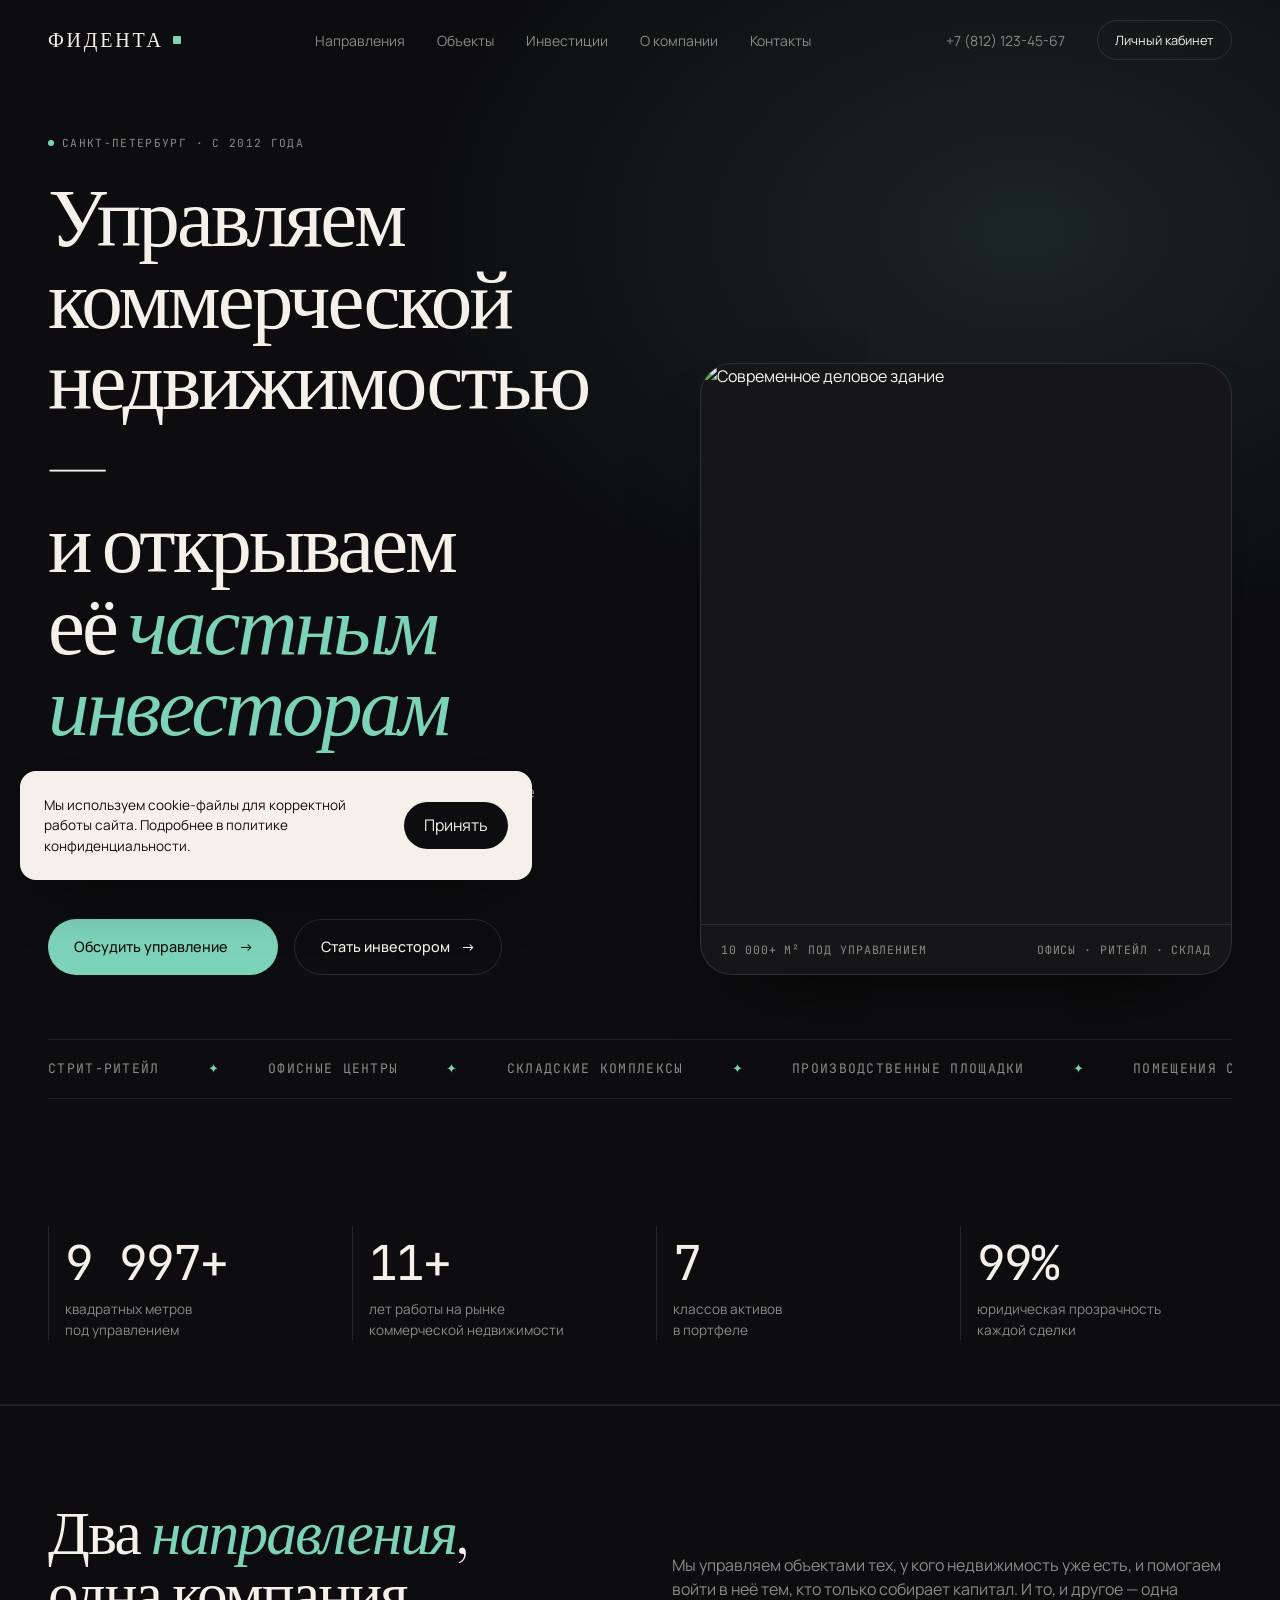
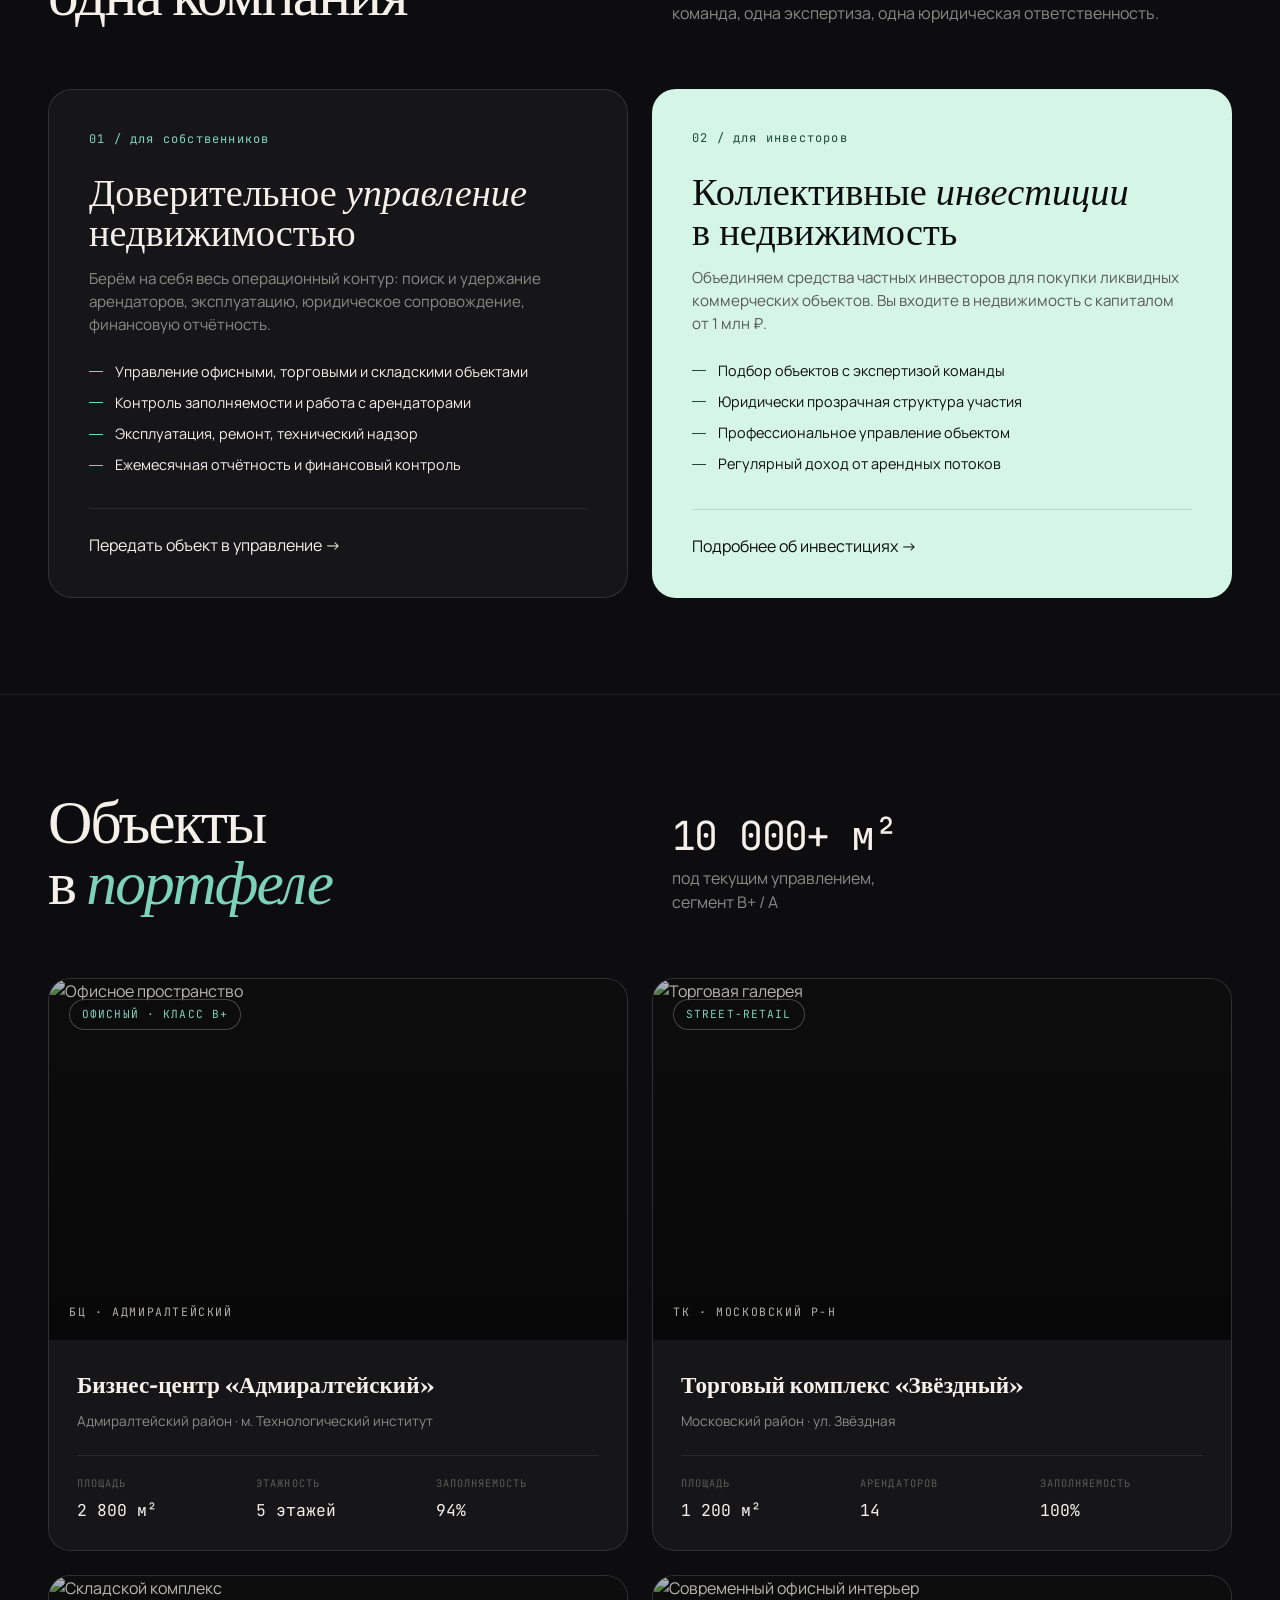
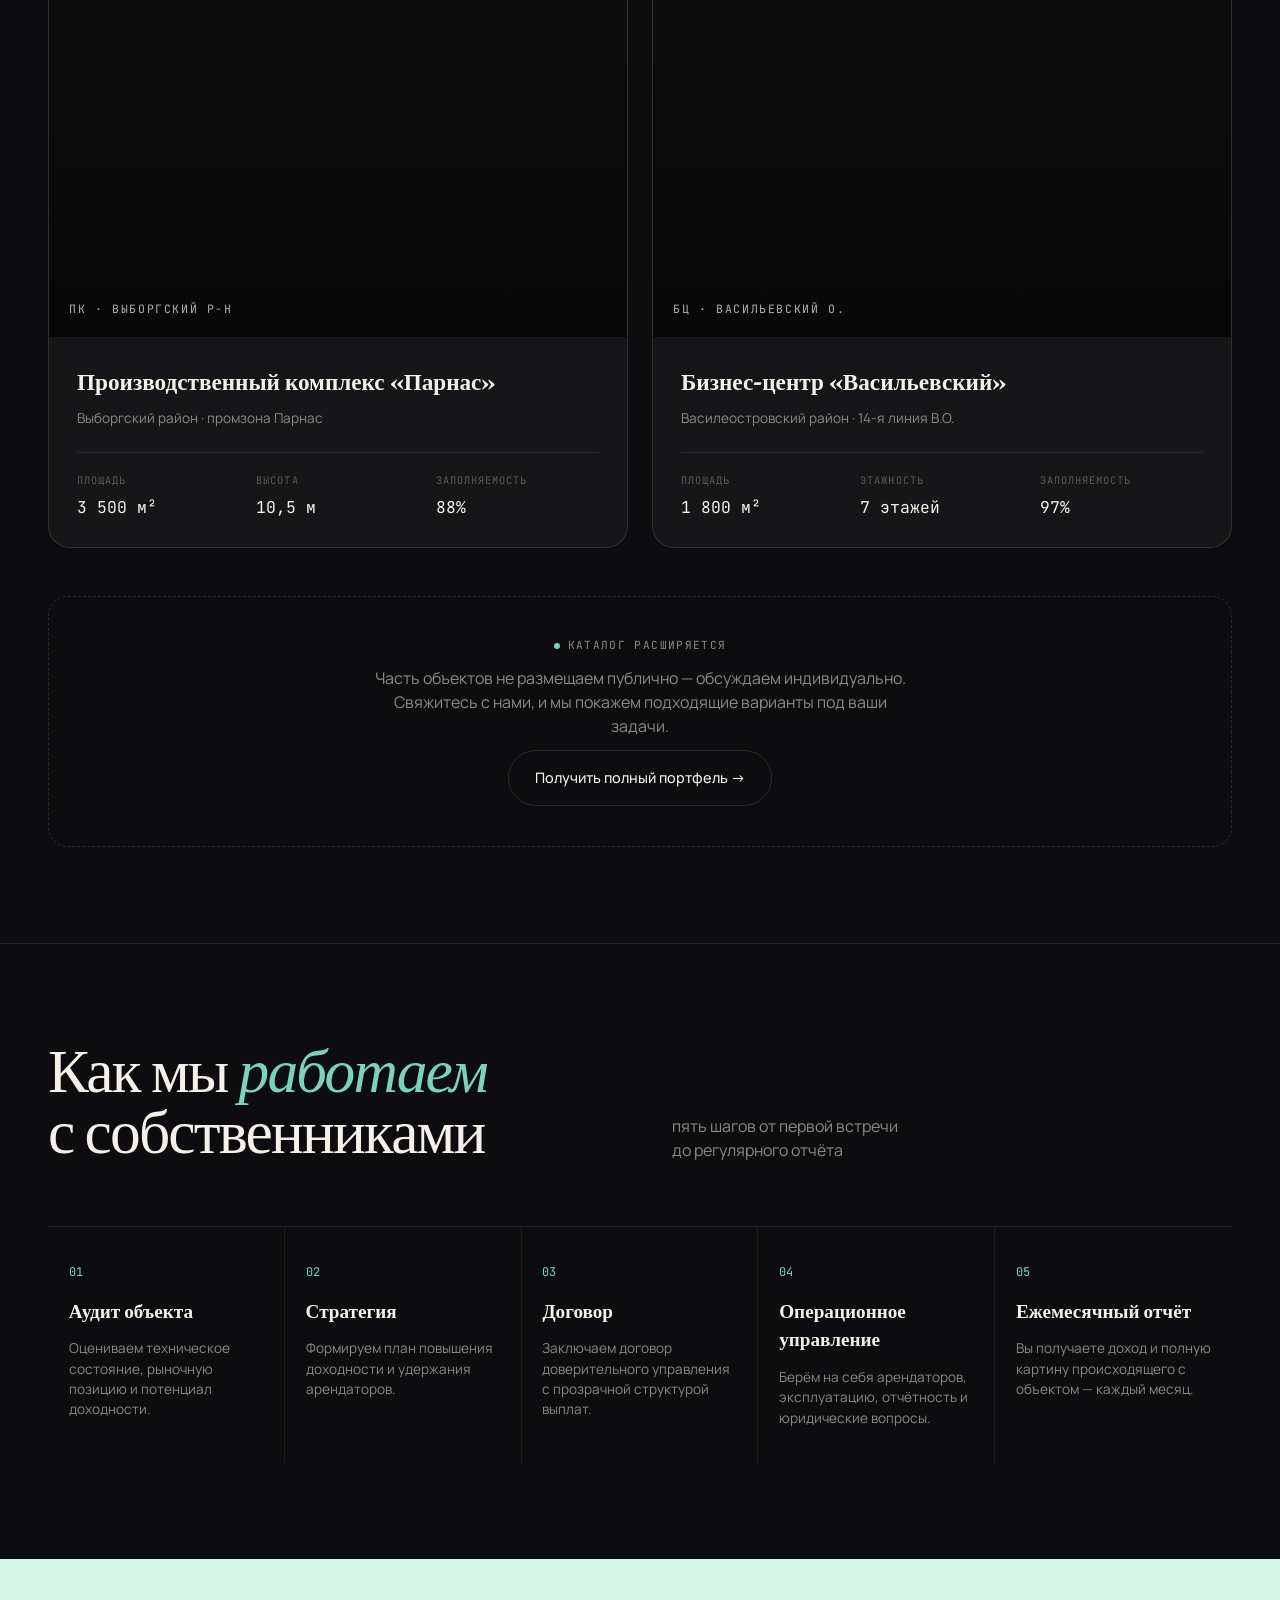
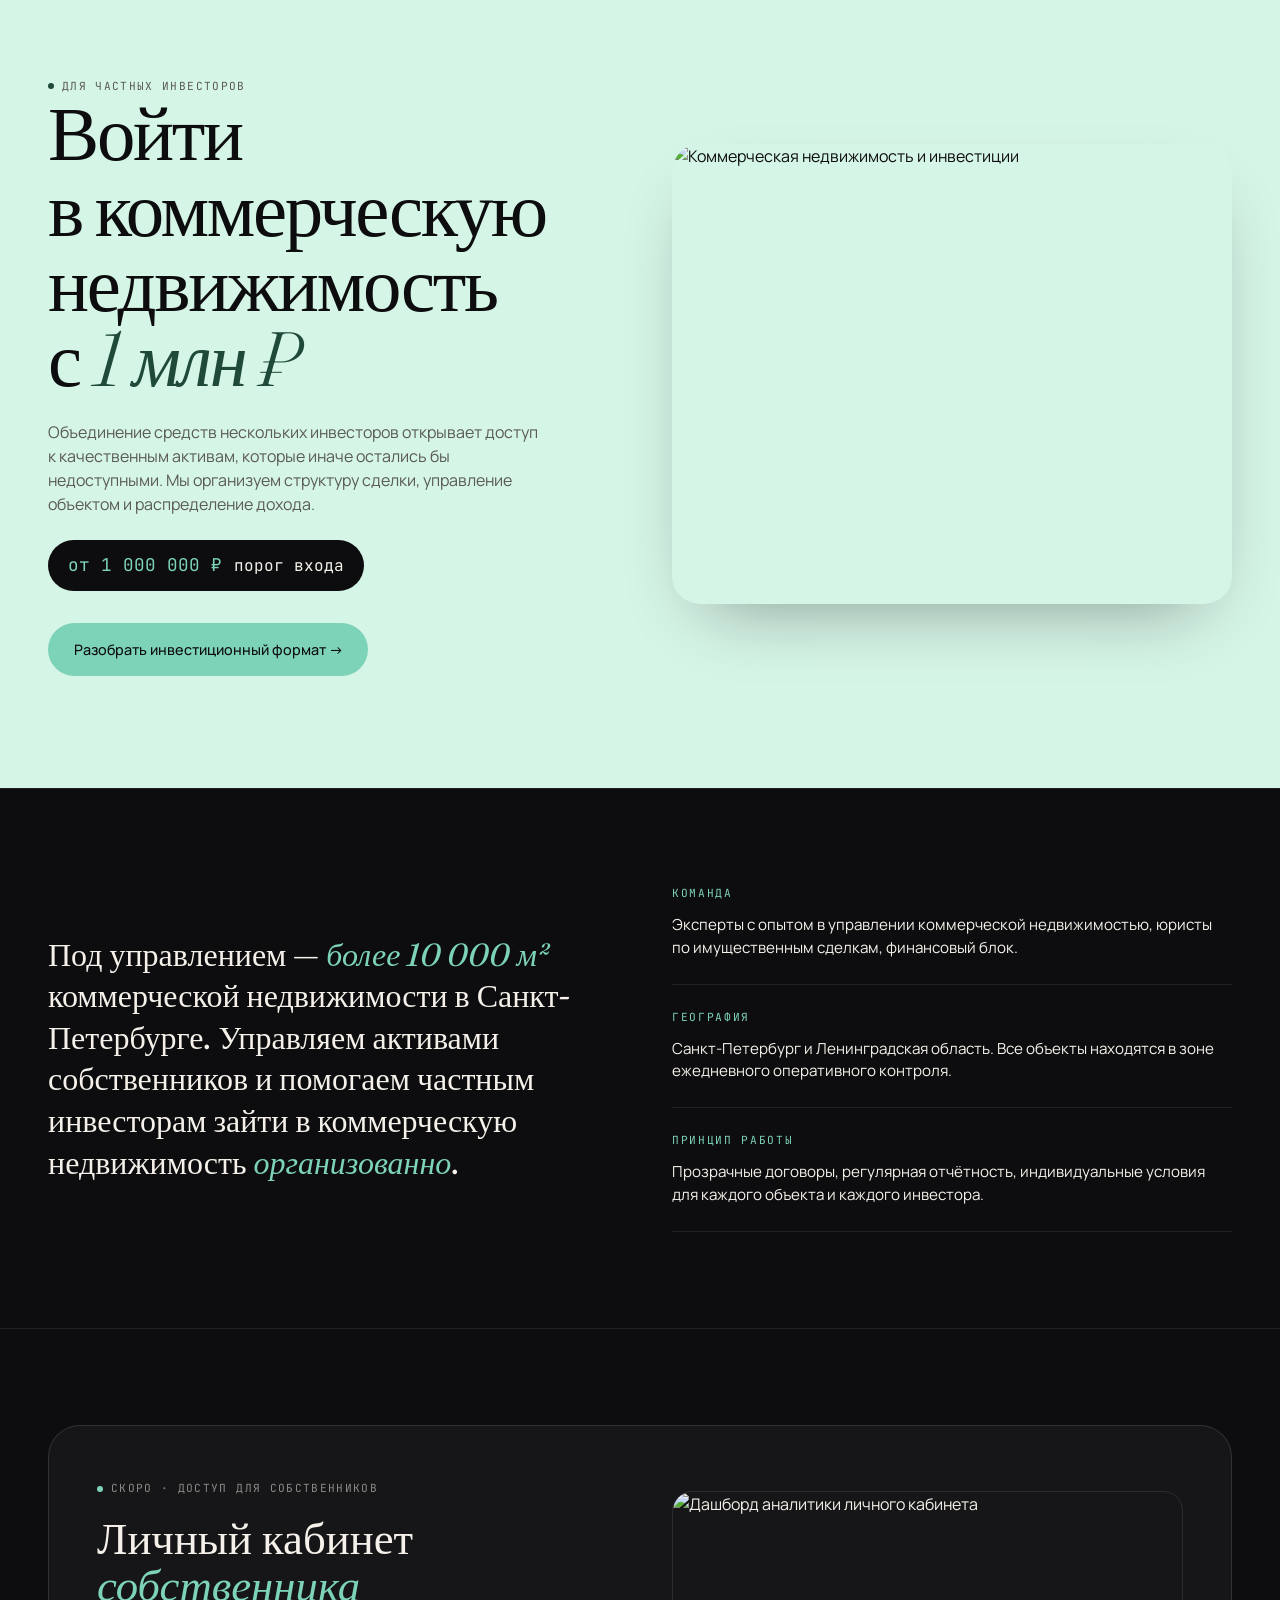
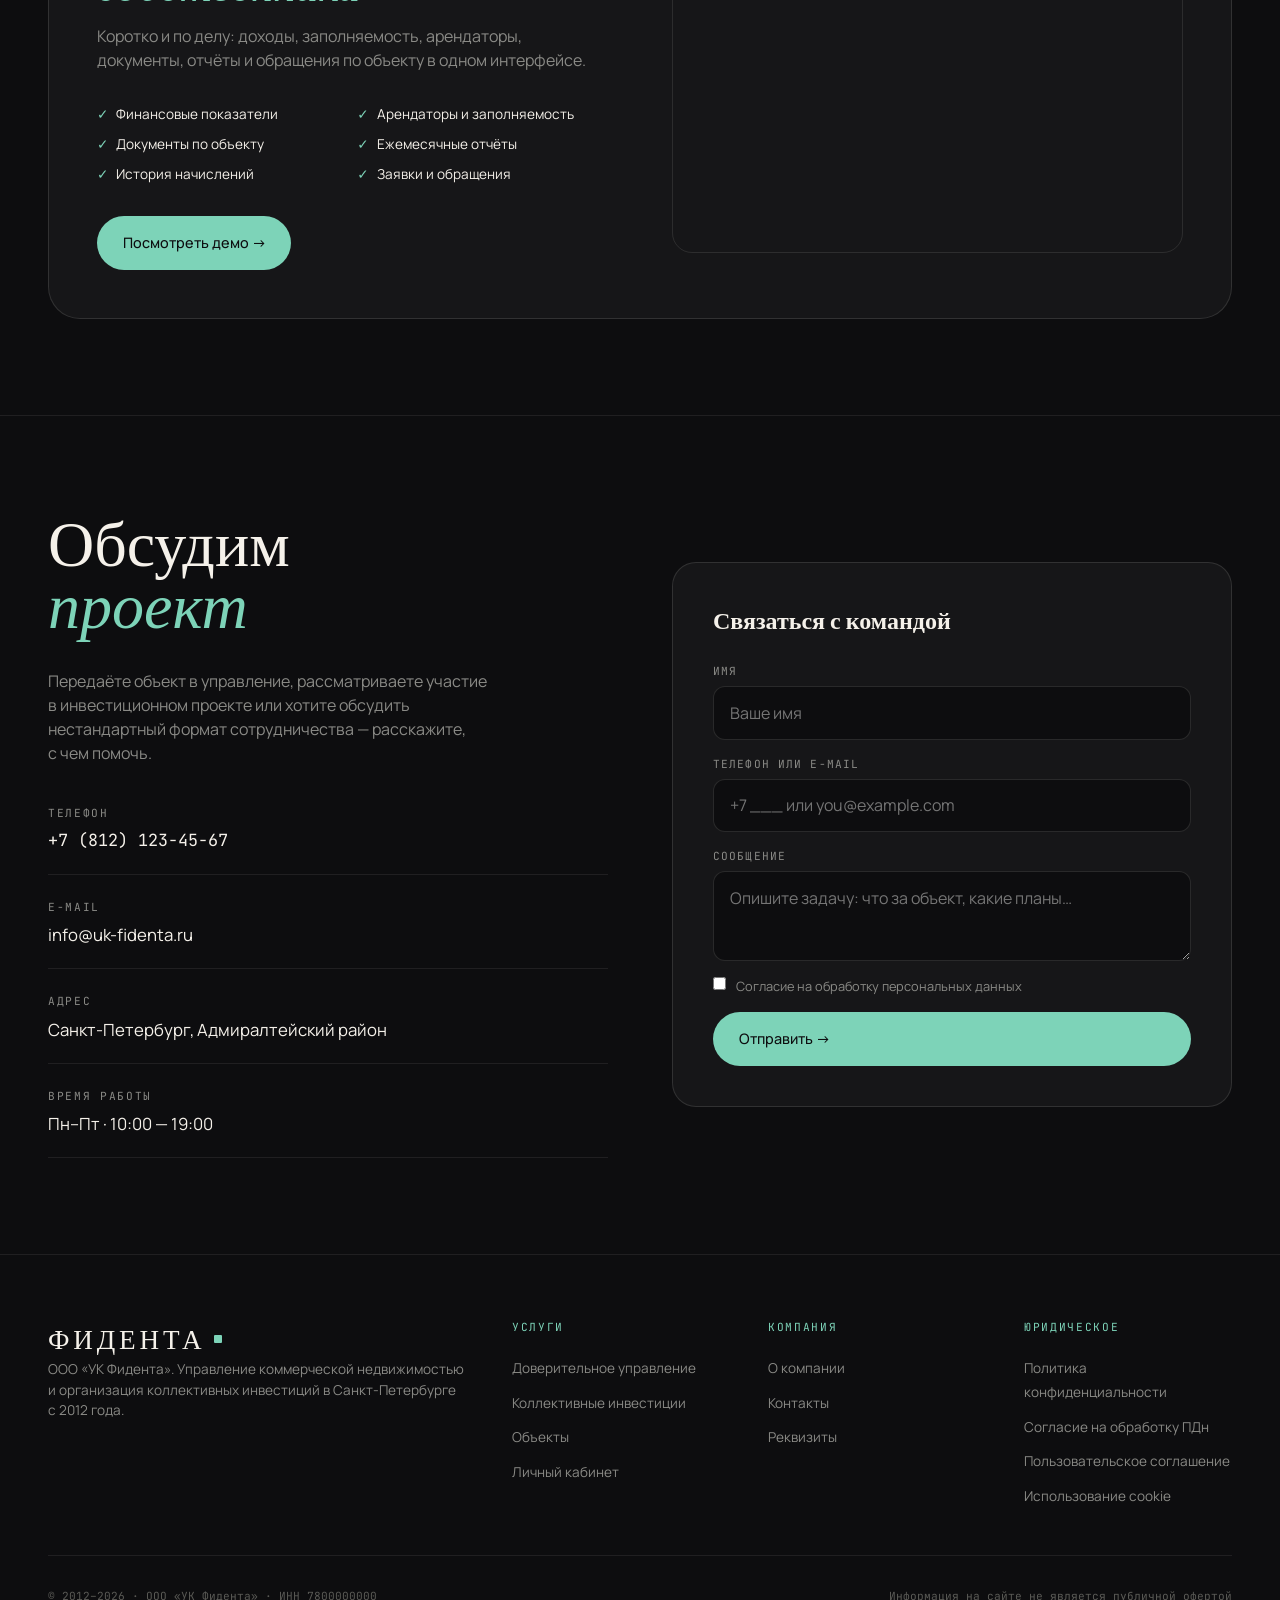
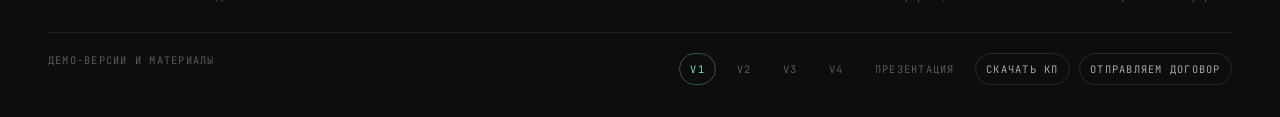
==== commit e495b307: "Add mobile-hero-fix.css stylesheet link" ====
--- a/index.html
+++ b/index.html
@@ -13,6 +13,7 @@
 <link rel="preconnect" href="https://images.unsplash.com">
 <link rel="preload" as="image" href="https://images.unsplash.com/photo-1486406146926-c627a92ad1ab?auto=format&fit=crop&w=1600&q=80">
 <link href="https://fonts.googleapis.com/css2?family=Fraunces:opsz,wght,SOFT@9..144,300..900,0..100&family=Manrope:wght@300;400;500;600;700&family=JetBrains+Mono:wght@400;500&display=swap" rel="stylesheet">
+  <link rel="stylesheet" href="mobile-hero-fix.css">
 <style>
 :root{--coal:#0d0d0f;--coal-soft:#161618;--line:rgba(245,241,234,.12);--paper:#f5f1ea;--muted:#8a8a86;--dim:#5a5a56;--mint:#7DD3B8;--mint-bg:#d5f5e6;--deep:#1F4A39;--font-display:'Fraunces',Georgia,serif;--font-text:'Manrope',system-ui,sans-serif;--font-mono:'JetBrains Mono','Courier New',monospace;--gutter:clamp(1.25rem,4vw,3rem);--max:1440px}*{box-sizing:border-box;margin:0;padding:0}html{scroll-behavior:smooth}body{font-family:var(--font-text);background:var(--coal);color:var(--paper);line-height:1.5;overflow-x:hidden}a{color:inherit;text-decoration:none}button,input,textarea,select{font:inherit}button{border:0;background:none;color:inherit;cursor:pointer}img{display:block;max-width:100%}.container{max-width:var(--max);margin:0 auto;padding:0 var(--gutter)}.mono{font-family:var(--font-mono)}.tag{display:inline-flex;gap:.5rem;align-items:center;font-family:var(--font-mono);font-size:.7rem;letter-spacing:.12em;text-transform:uppercase;color:var(--muted)}.tag:before{content:"";width:6px;height:6px;border-radius:50%;background:var(--mint)}.tag--dark{color:#5a5a56}.tag--dark:before{background:var(--deep)}.reveal{opacity:0;transform:translateY(24px);transition:opacity .8s ease,transform .8s ease}.reveal.is-visible{opacity:1;transform:none}.reveal-delay-1{transition-delay:.1s}.reveal-delay-2{transition-delay:.2s}.reveal-delay-3{transition-delay:.3s}.nav{position:fixed;z-index:50;top:0;left:0;right:0;display:flex;align-items:center;justify-content:space-between;padding:1.25rem var(--gutter);transition:.3s}.nav.is-scrolled{background:rgba(13,13,15,.92);backdrop-filter:blur(18px);border-bottom:1px solid rgba(245,241,234,.08);padding:1rem var(--gutter)}.nav__logo{display:flex;align-items:center;gap:.55rem;font-family:var(--font-display);font-size:1.25rem;letter-spacing:.14em;text-transform:uppercase}.nav__logo span{display:inline-block;width:8px;height:8px;background:var(--mint);border-radius:1px;font-size:0;line-height:0}.nav__menu,.nav__right{display:flex;align-items:center;gap:2rem}.nav__link,.nav__phone{font-size:.875rem;color:var(--muted)}.nav__link:hover{color:var(--paper)}.nav__cta{padding:.6rem 1.1rem;border:1px solid var(--line);border-radius:999px;font-size:.8rem}.nav__cta:hover{background:var(--mint);color:var(--coal);border-color:var(--mint)}.nav__burger{display:none}@media(max-width:980px){.nav__menu,.nav__phone{display:none}.nav__burger{display:flex;flex-direction:column;gap:5px}.nav__burger span{width:22px;height:1.5px;background:var(--paper)}}.hero{min-height:100vh;padding:8rem 0 4rem;position:relative;overflow:hidden}.hero:before{content:"";position:absolute;inset:0;background:radial-gradient(ellipse 80% 60% at 80% 20%,rgba(125,211,184,.12),transparent 60%);pointer-events:none}.hero__top{position:relative;z-index:2;display:grid;grid-template-columns:1.05fr .95fr;gap:4rem;align-items:end}.hero__headline{margin-top:1.5rem;font-family:var(--font-display);font-weight:300;font-size:clamp(2.6rem,6.5vw,6rem);line-height:.98;letter-spacing:-.035em}.hero__headline em{font-style:italic;color:var(--mint)}.hero__sub{margin-top:2rem;color:var(--muted);font-size:1.05rem;max-width:34rem}.hero__cta-row{display:flex;flex-wrap:wrap;gap:1rem;margin-top:2.5rem}.btn{display:inline-flex;align-items:center;gap:.7rem;padding:1rem 1.6rem;border-radius:999px;font-size:.9rem;font-weight:500;transition:.3s}.btn--primary{background:var(--mint);color:var(--coal)}.btn--primary:hover{background:#B8F2D7;transform:translateY(-2px)}.btn--ghost{border:1px solid var(--line)}.btn--ghost:hover{background:var(--paper);color:var(--coal)}.hero__media{border-radius:32px;overflow:hidden;border:1px solid var(--line);background:var(--coal-soft);box-shadow:0 40px 80px -45px rgba(0,0,0,.8)}.hero__media img{width:100%;height:clamp(320px,48vw,560px);object-fit:cover;filter:saturate(.82) contrast(1.04)}.hero__caption{display:flex;justify-content:space-between;gap:1rem;padding:1rem 1.25rem;border-top:1px solid var(--line);font-family:var(--font-mono);font-size:.72rem;letter-spacing:.08em;text-transform:uppercase;color:var(--muted)}@media(max-width:900px){.hero__top{grid-template-columns:1fr}.hero__media img{height:320px}}.marquee{position:relative;z-index:2;margin-top:4rem;padding:1.2rem 0;border-top:1px solid rgba(245,241,234,.08);border-bottom:1px solid rgba(245,241,234,.08);overflow:hidden;white-space:nowrap}.marquee__track{display:flex;gap:3rem;animation:marquee 38s linear infinite}.marquee__item{font-family:var(--font-mono);font-size:.82rem;letter-spacing:.1em;text-transform:uppercase;color:var(--muted);display:flex;gap:3rem;align-items:center}.marquee__item:after{content:"✦";color:var(--mint)}@keyframes marquee{to{transform:translateX(-50%)}}section{scroll-margin-top:6rem}.stats{padding:4rem 0;border-bottom:1px solid rgba(245,241,234,.08)}.stats__grid{display:grid;grid-template-columns:repeat(4,1fr);gap:2rem}.stat{border-left:1px solid var(--line);padding-left:1rem}.stat__num{font-family:var(--font-mono);font-size:clamp(2rem,4vw,3rem);letter-spacing:-.04em}.stat__label{color:var(--muted);font-size:.85rem}@media(max-width:720px){.stats__grid{grid-template-columns:repeat(2,1fr)}}.directions,.objects,.how,.about,.lk,.contacts{padding:6rem 0;border-top:1px solid rgba(245,241,234,.08)}.section-header,.directions__intro{display:grid;grid-template-columns:1fr 1fr;gap:4rem;align-items:end;margin-bottom:4rem}.section-title,.directions__title{font-family:var(--font-display);font-weight:300;font-size:clamp(2rem,4.8vw,4rem);line-height:1;letter-spacing:-.03em}.section-title em,.directions__title em{font-style:italic;color:var(--mint)}.section-lead,.directions__lead{color:var(--muted);font-size:1rem;max-width:38rem}.directions__grid{display:grid;grid-template-columns:1fr 1fr;gap:1.5rem}.direction-card{display:flex;flex-direction:column;justify-content:space-between;min-height:28rem;padding:2.5rem;border:1px solid var(--line);border-radius:24px;background:var(--coal-soft);overflow:hidden;position:relative}.direction-card--mint{background:var(--mint-bg);color:var(--coal);border:0}.direction-card__num{font-family:var(--font-mono);font-size:.75rem;letter-spacing:.1em;color:var(--mint);margin-bottom:1.5rem}.direction-card--mint .direction-card__num{color:var(--deep)}.direction-card__title{font-family:var(--font-display);font-weight:300;font-size:clamp(1.7rem,3vw,2.5rem);line-height:1.05;margin-bottom:1rem}.direction-card__title em{font-style:italic}.direction-card__desc{color:var(--muted);font-size:.95rem}.direction-card--mint .direction-card__desc{color:#5a5a56}.direction-card__bullets{list-style:none;margin-top:1.5rem;display:grid;gap:.6rem}.direction-card__bullets li{display:flex;gap:.75rem;font-size:.9rem}.direction-card__bullets li:before{content:"";width:14px;height:1px;background:var(--mint);margin-top:.65rem;flex:0 0 14px}.direction-card--mint li:before{background:var(--deep)}.direction-card__footer{margin-top:2rem;padding-top:1.5rem;border-top:1px solid rgba(245,241,234,.1)}.direction-card--mint .direction-card__footer{border-color:rgba(31,74,57,.15)}@media(max-width:860px){.section-header,.directions__intro,.directions__grid{grid-template-columns:1fr;gap:1.5rem}}.objects__grid{display:grid;grid-template-columns:repeat(2,1fr);gap:1.5rem}.object-card{overflow:hidden;border:1px solid var(--line);border-radius:22px;background:var(--coal-soft);transition:.3s}.object-card:hover{transform:translateY(-4px);border-color:var(--mint)}.object-card__visual{position:relative;aspect-ratio:16/10;overflow:hidden;background:#111}.object-card__visual img{width:100%;height:100%;object-fit:cover;filter:saturate(.78) contrast(1.05);transition:transform .6s ease}.object-card:hover img{transform:scale(1.04)}.object-card__visual:after{content:"";position:absolute;inset:0;background:linear-gradient(180deg,rgba(0,0,0,.25),rgba(0,0,0,.55))}.object-card__badge{position:absolute;z-index:2;top:1.25rem;left:1.25rem;padding:.4rem .75rem;border:1px solid rgba(245,241,234,.25);border-radius:999px;background:rgba(13,13,15,.62);backdrop-filter:blur(8px);font-family:var(--font-mono);font-size:.7rem;letter-spacing:.1em;text-transform:uppercase;color:var(--mint)}.object-card__visual-icon{position:absolute;z-index:2;left:1.25rem;right:1.25rem;bottom:1.25rem;font-family:var(--font-mono);font-size:.72rem;letter-spacing:.14em;text-transform:uppercase;color:rgba(245,241,234,.72)}.object-card__body{padding:1.75rem}.object-card__title{font-family:var(--font-display);font-size:1.45rem;margin-bottom:.5rem}.object-card__address{color:var(--muted);font-size:.85rem;margin-bottom:1.5rem}.object-card__stats{display:grid;grid-template-columns:repeat(3,1fr);gap:1rem;padding-top:1.25rem;border-top:1px solid rgba(245,241,234,.08)}.object-card__stat-label{font-family:var(--font-mono);font-size:.65rem;letter-spacing:.1em;text-transform:uppercase;color:var(--dim);margin-bottom:.35rem}.object-card__stat-val{font-family:var(--font-mono);font-size:1.02rem}@media(max-width:720px){.objects__grid{grid-template-columns:1fr}.object-card__stats{grid-template-columns:1fr 1fr}}.objects__footer{margin-top:3rem;padding:2.5rem;border:1px dashed var(--line);border-radius:20px;text-align:center;display:flex;flex-direction:column;align-items:center;gap:.75rem}.objects__footer-text{color:var(--muted);max-width:34rem}.how__steps{display:grid;grid-template-columns:repeat(5,1fr);border-top:1px solid rgba(245,241,234,.08)}.step{padding:2.2rem 1.3rem;border-right:1px solid rgba(245,241,234,.08)}.step:last-child{border-right:0}.step__num{font-family:var(--font-mono);font-size:.75rem;color:var(--mint);margin-bottom:1rem}.step__title{font-family:var(--font-display);font-size:1.2rem;margin-bottom:.8rem}.step__desc{color:var(--muted);font-size:.85rem}@media(max-width:980px){.how__steps{grid-template-columns:1fr 1fr}.step{border-bottom:1px solid rgba(245,241,234,.08)}}@media(max-width:560px){.how__steps{grid-template-columns:1fr}.step{border-right:0}}.invest{background:var(--mint-bg);color:var(--coal);padding:7rem 0}.invest__grid{display:grid;grid-template-columns:1fr 1fr;gap:4rem;align-items:center}.invest__title{font-family:var(--font-display);font-weight:300;font-size:clamp(2.5rem,6vw,5rem);line-height:.98;letter-spacing:-.03em}.invest__title em{font-style:italic;color:var(--deep)}.invest__desc{margin-top:1.5rem;color:#5a5a56;max-width:32rem}.invest__photo{border-radius:28px;overflow:hidden;box-shadow:0 30px 70px -35px rgba(13,13,15,.45)}.invest__photo img{width:100%;height:460px;object-fit:cover}.invest__min{display:inline-flex;gap:.75rem;align-items:baseline;margin-top:1.5rem;padding:.75rem 1.25rem;border-radius:999px;background:var(--coal);color:var(--paper);font-family:var(--font-mono)}.invest__min-num{color:var(--mint);font-size:1.1rem}@media(max-width:900px){.invest__grid{grid-template-columns:1fr}.invest__photo img{height:320px}}.about__grid,.lk__inner,.contacts__grid{display:grid;grid-template-columns:1fr 1fr;gap:4rem;align-items:center}.about__copy{font-family:var(--font-display);font-size:clamp(1.5rem,2.5vw,2rem);line-height:1.3}.about__copy em{font-style:italic;color:var(--mint)}.about__details{display:grid;gap:1.5rem}.about__detail{padding-bottom:1.5rem;border-bottom:1px solid rgba(245,241,234,.08)}.about__detail-label{font-family:var(--font-mono);font-size:.7rem;letter-spacing:.15em;text-transform:uppercase;color:var(--mint);margin-bottom:.75rem}.about__detail-text{font-size:.95rem;color:var(--paper)}.lk__inner{padding:3rem;border:1px solid var(--line);border-radius:32px;background:var(--coal-soft)}.lk__title{font-family:var(--font-display);font-size:clamp(2rem,3.5vw,3rem);font-weight:300;line-height:1.05;margin:1rem 0}.lk__title em{font-style:italic;color:var(--mint)}.lk__desc{color:var(--muted);max-width:32rem}.lk__features{display:grid;grid-template-columns:1fr 1fr;gap:.6rem;margin:2rem 0}.lk__feature{font-size:.85rem}.lk__feature:before{content:"✓";color:var(--mint);margin-right:.5rem}.lk__photo{border-radius:20px;overflow:hidden;border:1px solid rgba(245,241,234,.1)}.lk__photo img{width:100%;height:360px;object-fit:cover}.contacts__title{font-family:var(--font-display);font-size:clamp(2.5rem,5vw,4rem);font-weight:300;line-height:.98;margin-bottom:2rem}.contacts__title em{font-style:italic;color:var(--mint)}.contacts__list{display:grid;gap:1.5rem}.contact-item{padding-bottom:1.3rem;border-bottom:1px solid rgba(245,241,234,.08)}.contact-item__label{font-family:var(--font-mono);font-size:.7rem;letter-spacing:.15em;text-transform:uppercase;color:var(--muted);margin-bottom:.4rem}.contact-item__value{font-size:1.05rem}.contacts__form{padding:2.5rem;border:1px solid var(--line);border-radius:24px;background:var(--coal-soft)}.contacts__form-title{font-family:var(--font-display);font-size:1.5rem;margin-bottom:1.5rem}.contacts__form-fields{display:grid;gap:1rem}.field{display:grid;gap:.4rem}.field__label{font-family:var(--font-mono);font-size:.7rem;letter-spacing:.1em;text-transform:uppercase;color:var(--muted)}.field__input,.field__textarea,.field__select{width:100%;padding:.85rem 1rem;border:1px solid var(--line);border-radius:12px;background:var(--coal);color:var(--paper)}.field__textarea{min-height:90px}.field__checkbox{display:flex;gap:.6rem;align-items:flex-start;font-size:.8rem;color:var(--muted)}.footer{padding:4rem 0 2rem;border-top:1px solid rgba(245,241,234,.08)}.footer__top{display:grid;grid-template-columns:2fr 1fr 1fr 1fr;gap:3rem;margin-bottom:3rem}.footer__logo{display:flex;align-items:center;gap:.55rem;font-family:var(--font-display);font-size:1.7rem;letter-spacing:.14em;text-transform:uppercase}.footer__logo span{display:inline-block;width:8px;height:8px;background:var(--mint);border-radius:1px;font-size:0;line-height:0}.footer__desc,.footer__list a{color:var(--muted);font-size:.85rem}.footer__col-title{font-family:var(--font-mono);font-size:.7rem;letter-spacing:.15em;text-transform:uppercase;color:var(--mint);margin-bottom:1.25rem}.footer__list{list-style:none;display:grid;gap:.65rem}.footer__bottom{padding-top:2rem;border-top:1px solid rgba(245,241,234,.08);display:flex;justify-content:space-between;gap:1rem;flex-wrap:wrap;font-family:var(--font-mono);font-size:.7rem;color:var(--dim)}.demo-footer-nav{margin-top:1.75rem;padding-top:1.25rem;border-top:1px solid rgba(245,241,234,.08);display:flex;justify-content:space-between;gap:1rem;flex-wrap:wrap}.demo-footer-nav__label,.demo-footer-nav a{font-family:var(--font-mono);font-size:.65rem;letter-spacing:.12em;text-transform:uppercase;color:var(--dim)}.demo-footer-nav__links{display:flex;flex-wrap:wrap;gap:.55rem}.demo-footer-nav a{padding:.45rem .65rem;border-radius:999px;border:1px solid transparent}.demo-footer-nav a:hover,.demo-footer-nav__active{color:var(--mint)!important;border-color:rgba(125,211,184,.35)!important}.demo-footer-nav__download{border-color:var(--line)!important;color:rgba(245,241,234,.68)!important}.cookie{position:fixed;z-index:100;left:1.25rem;right:1.25rem;bottom:1.25rem;max-width:32rem;display:flex;gap:1.5rem;align-items:center;padding:1.5rem;border-radius:16px;background:var(--paper);color:var(--coal);box-shadow:0 30px 60px -20px rgba(0,0,0,.4);transform:translateY(150%);transition:.5s}.cookie.is-visible{transform:none}.cookie__text{font-size:.85rem}.cookie__btn{padding:.7rem 1.25rem;border-radius:999px;background:var(--coal);color:var(--paper)}@media(max-width:860px){.about__grid,.lk__inner,.contacts__grid{grid-template-columns:1fr;gap:2rem}.footer__top{grid-template-columns:1fr 1fr}.lk__features{grid-template-columns:1fr}}@media(max-width:520px){.footer__top{grid-template-columns:1fr}.cookie{flex-direction:column;align-items:flex-start}}@media(max-width:980px){.nav{align-items:center}.nav__menu{position:absolute;top:calc(100% + .6rem);left:var(--gutter);right:var(--gutter);display:flex;flex-direction:column;align-items:stretch;gap:0;padding:1rem;background:rgba(13,13,15,.97);border:1px solid var(--line);border-radius:18px;box-shadow:0 24px 60px -30px #000;opacity:0;pointer-events:none;transform:translateY(-8px);transition:opacity .25s ease,transform .25s ease}.nav.nav--open .nav__menu{opacity:1;pointer-events:auto;transform:translateY(0)}.nav__link{display:block;padding:.9rem 0;border-bottom:1px solid rgba(245,241,234,.08);color:var(--paper)}.nav__link:last-child{border-bottom:0}.nav__burger span{transition:transform .25s ease,opacity .25s ease}.nav.nav--open .nav__burger span:nth-child(1){transform:translateY(6.5px) rotate(45deg)}.nav.nav--open .nav__burger span:nth-child(2){opacity:0}.nav.nav--open .nav__burger span:nth-child(3){transform:translateY(-6.5px) rotate(-45deg)}}
 </style>
@@ -28,7 +29,7 @@
 <section class="about" id="about"><div class="container"><div class="about__grid"><div class="about__copy reveal">Под управлением — <em>более&nbsp;10&nbsp;000&nbsp;м²</em> коммерческой недвижимости в&nbsp;Санкт-Петербурге. Управляем активами собственников и&nbsp;помогаем частным инвесторам зайти в&nbsp;коммерческую недвижимость <em>организованно</em>.</div><div class="about__details reveal reveal-delay-1"><div class="about__detail"><div class="about__detail-label">Команда</div><div class="about__detail-text">Эксперты с опытом в управлении коммерческой недвижимостью, юристы по&nbsp;имущественным сделкам, финансовый блок.</div></div><div class="about__detail"><div class="about__detail-label">География</div><div class="about__detail-text">Санкт-Петербург и&nbsp;Ленинградская область. Все объекты находятся в&nbsp;зоне ежедневного оперативного контроля.</div></div><div class="about__detail"><div class="about__detail-label">Принцип работы</div><div class="about__detail-text">Прозрачные договоры, регулярная отчётность, индивидуальные условия для&nbsp;каждого объекта и&nbsp;каждого инвестора.</div></div></div></div></div></section>
 <section class="lk" id="lk"><div class="container"><div class="lk__inner reveal"><div><div class="tag">Скоро · доступ для собственников</div><h2 class="lk__title">Личный кабинет<br><em>собственника</em></h2><p class="lk__desc">Коротко и&nbsp;по&nbsp;делу: доходы, заполняемость, арендаторы, документы, отчёты и&nbsp;обращения по&nbsp;объекту в&nbsp;одном интерфейсе.</p><div class="lk__features"><div class="lk__feature">Финансовые показатели</div><div class="lk__feature">Арендаторы и заполняемость</div><div class="lk__feature">Документы по объекту</div><div class="lk__feature">Ежемесячные отчёты</div><div class="lk__feature">История начислений</div><div class="lk__feature">Заявки и обращения</div></div><a href="lk.html" class="btn btn--primary">Посмотреть демо →</a></div><div class="lk__photo"><img src="https://images.unsplash.com/photo-1551288049-bebda4e38f71?auto=format&fit=crop&w=1400&q=80" alt="Дашборд аналитики личного кабинета"></div></div></div></section>
 <section class="contacts" id="contacts"><div class="container"><div class="contacts__grid"><div><h2 class="contacts__title reveal">Обсудим<br><em>проект</em></h2><p class="reveal reveal-delay-1" style="color:var(--muted);margin-bottom:2.5rem;max-width:30rem">Передаёте объект в&nbsp;управление, рассматриваете участие в&nbsp;инвестиционном проекте или&nbsp;хотите обсудить нестандартный формат сотрудничества — расскажите, с&nbsp;чем&nbsp;помочь.</p><div class="contacts__list"><div class="contact-item reveal"><div class="contact-item__label">Телефон</div><div class="contact-item__value mono">+7 (812) 123-45-67</div></div><div class="contact-item reveal reveal-delay-1"><div class="contact-item__label">E-mail</div><div class="contact-item__value">info@uk-fidenta.ru</div></div><div class="contact-item reveal reveal-delay-2"><div class="contact-item__label">Адрес</div><div class="contact-item__value">Санкт-Петербург, Адмиралтейский район</div></div><div class="contact-item reveal reveal-delay-3"><div class="contact-item__label">Время работы</div><div class="contact-item__value">Пн–Пт · 10:00 — 19:00</div></div></div></div><form class="contacts__form reveal reveal-delay-1" onsubmit="event.preventDefault(); alert('Сообщение отправлено. С вами свяжутся в течение рабочего дня.');"><h3 class="contacts__form-title">Связаться с командой</h3><div class="contacts__form-fields"><div class="field"><label class="field__label">Имя</label><input type="text" class="field__input" placeholder="Ваше имя" required></div><div class="field"><label class="field__label">Телефон или e-mail</label><input type="text" class="field__input" placeholder="+7 ___ или you@example.com" required></div><div class="field"><label class="field__label">Сообщение</label><textarea class="field__textarea" placeholder="Опишите задачу: что за объект, какие планы…" required></textarea></div><div class="field"><label class="field__checkbox"><input type="checkbox" required><span>Согласие на&nbsp;<a href="#">обработку персональных данных</a></span></label></div><button type="submit" class="btn btn--primary">Отправить →</button></div></form></div></div></section>
-<footer class="footer"><div class="container"><div class="footer__top"><div><div class="footer__logo">ФИДЕНТА<span></span></div><p class="footer__desc">ООО «УК Фидента». Управление коммерческой недвижимостью и&nbsp;организация коллективных инвестиций в&nbsp;Санкт-Петербурге с&nbsp;2012&nbsp;года.</p></div><div><div class="footer__col-title">Услуги</div><ul class="footer__list"><li><a href="#directions">Доверительное управление</a></li><li><a href="invest.html">Коллективные инвестиции</a></li><li><a href="#objects">Объекты</a></li><li><a href="lk.html">Личный кабинет</a></li></ul></div><div><div class="footer__col-title">Компания</div><ul class="footer__list"><li><a href="#about">О компании</a></li><li><a href="#contacts">Контакты</a></li><li><a href="#">Реквизиты</a></li></ul></div><div><div class="footer__col-title">Юридическое</div><ul class="footer__list"><li><a href="#">Политика конфиденциальности</a></li><li><a href="#">Согласие на обработку ПДн</a></li><li><a href="#">Пользовательское соглашение</a></li><li><a href="#">Использование cookie</a></li></ul></div></div><div class="footer__bottom"><div>© 2012–2026 · ООО «УК Фидента» · ИНН 7800000000</div><div>Информация на&nbsp;сайте не&nbsp;является публичной офертой</div></div><div class="demo-footer-nav" aria-label="Демо-материалы"><div class="demo-footer-nav__label">Демо-версии и материалы</div><div class="demo-footer-nav__links"><a class="demo-footer-nav__active" href="https://sweeded3.github.io/Fidenta0.1/" aria-current="page">V1</a><a href="https://sweeded3.github.io/Fidentav0.2/">V2</a><a href="https://sweeded3.github.io/Fidentav0.3/">V3</a><a href="https://sweeded3.github.io/Fidentav0.4/">V4</a><a href="presentation.html">Презентация</a><a class="demo-footer-nav__download" href="docs/fidenta-kp.pdf" download>Скачать КП</a><a class="demo-footer-nav__download" href="docs/fidenta-contract.pdf" download>Скачать договор</a></div></div></div></footer>
+<footer class="footer"><div class="container"><div class="footer__top"><div><div class="footer__logo">ФИДЕНТА<span></span></div><p class="footer__desc">ООО «УК Фидента». Управление коммерческой недвижимостью и&nbsp;организация коллективных инвестиций в&nbsp;Санкт-Петербурге с&nbsp;2012&nbsp;года.</p></div><div><div class="footer__col-title">Услуги</div><ul class="footer__list"><li><a href="#directions">Доверительное управление</a></li><li><a href="invest.html">Коллективные инвестиции</a></li><li><a href="#objects">Объекты</a></li><li><a href="lk.html">Личный кабинет</a></li></ul></div><div><div class="footer__col-title">Компания</div><ul class="footer__list"><li><a href="#about">О компании</a></li><li><a href="#contacts">Контакты</a></li><li><a href="#">Реквизиты</a></li></ul></div><div><div class="footer__col-title">Юридическое</div><ul class="footer__list"><li><a href="#">Политика конфиденциальности</a></li><li><a href="#">Согласие на обработку ПДн</a></li><li><a href="#">Пользовательское соглашение</a></li><li><a href="#">Использование cookie</a></li></ul></div></div><div class="footer__bottom"><div>© 2012–2026 · ООО «УК Фидента» · ИНН 7800000000</div><div>Информация на&nbsp;сайте не&nbsp;является публичной офертой</div></div><div class="demo-footer-nav" aria-label="Демо-материалы"><div class="demo-footer-nav__label">Демо-версии и материалы</div><div class="demo-footer-nav__links"><a class="demo-footer-nav__active" href="https://sweeded3.github.io/Fidenta0.1/" aria-current="page">V1</a><a href="https://sweeded3.github.io/Fidentav0.2/">V2</a><a href="https://sweeded3.github.io/Fidentav0.3/">V3</a><a href="https://sweeded3.github.io/Fidentav0.4/">V4</a><a href="presentation.html#hero">Презентация</a><a class="demo-footer-nav__download" href="docs/fidenta-kp.docx" download>Скачать КП</a><a class="demo-footer-nav__download" href="docs/fidenta-contract.docx" download>Отправляем договор</a></div></div></div></footer>
 <div class="cookie" id="cookie"><div class="cookie__text">Мы&nbsp;используем cookie-файлы для&nbsp;корректной работы сайта. Подробнее в&nbsp;<a href="#">политике конфиденциальности</a>.</div><button class="cookie__btn" onclick="document.getElementById('cookie').classList.remove('is-visible')">Принять</button></div>
 <script>
 const nav=document.getElementById('nav');const navBurger=document.querySelector('.nav__burger');const closeMobileNav=()=>{nav.classList.remove('nav--open');if(navBurger)navBurger.setAttribute('aria-expanded','false')};if(navBurger){navBurger.addEventListener('click',()=>{const isOpen=nav.classList.toggle('nav--open');navBurger.setAttribute('aria-expanded',isOpen?'true':'false')});document.querySelectorAll('.nav__link').forEach(link=>link.addEventListener('click',closeMobileNav));document.addEventListener('keydown',event=>{if(event.key==='Escape')closeMobileNav()})}const updateNav=()=>{window.scrollY>40?nav.classList.add('is-scrolled'):nav.classList.remove('is-scrolled')};updateNav();window.addEventListener('scroll',updateNav,{passive:true});const revealObserver=new IntersectionObserver((entries)=>{entries.forEach((entry)=>{if(entry.isIntersecting){entry.target.classList.add('is-visible');revealObserver.unobserve(entry.target)}})},{threshold:.12,rootMargin:'0px 0px -80px 0px'});document.querySelectorAll('.reveal').forEach(el=>revealObserver.observe(el));const counterObserver=new IntersectionObserver((entries)=>{entries.forEach((entry)=>{if(!entry.isIntersecting)return;const el=entry.target;const target=parseInt(el.dataset.target,10);const suffix=el.dataset.suffix||'';const duration=1800;const startTime=performance.now();const formatter=new Intl.NumberFormat('ru-RU');const tick=(now)=>{const progress=Math.min((now-startTime)/duration,1);const eased=1-Math.pow(1-progress,3);const value=Math.floor(target*eased);el.textContent=formatter.format(value)+suffix;if(progress<1)requestAnimationFrame(tick);else el.textContent=formatter.format(target)+suffix};requestAnimationFrame(tick);counterObserver.unobserve(el)})},{threshold:.5});document.querySelectorAll('[data-counter]').forEach(el=>counterObserver.observe(el));setTimeout(()=>{document.getElementById('cookie').classList.add('is-visible')},1500);
--- a/mobile-hero-fix.css
+++ b/mobile-hero-fix.css
@@ -0,0 +1,62 @@
+/* V1 mobile hero optimization */
+@media (max-width: 760px) {
+  .hero {
+    min-height: auto !important;
+    padding: 6.5rem 0 2.75rem !important;
+  }
+
+  .hero__top {
+    gap: 2.2rem !important;
+  }
+
+  .hero__headline {
+    max-width: 100% !important;
+    font-size: clamp(3rem, 15vw, 4.45rem) !important;
+    line-height: .96 !important;
+    letter-spacing: -.045em !important;
+    overflow-wrap: anywhere !important;
+    word-break: normal !important;
+    hyphens: auto !important;
+  }
+
+  .hero__sub {
+    margin-top: 1.35rem !important;
+    max-width: 100% !important;
+    font-size: 1rem !important;
+    line-height: 1.55 !important;
+  }
+
+  .hero__cta-row {
+    margin-top: 1.8rem !important;
+    gap: .75rem !important;
+  }
+
+  .hero__cta-row .btn {
+    width: 100% !important;
+    justify-content: center !important;
+    min-height: 50px !important;
+  }
+
+  .hero__media {
+    border-radius: 24px !important;
+    margin-top: .25rem !important;
+  }
+
+  .hero__media img {
+    height: 360px !important;
+  }
+
+  .hero__caption {
+    padding: .9rem 1rem !important;
+  }
+}
+
+@media (max-width: 420px) {
+  .hero__headline {
+    font-size: clamp(2.65rem, 14vw, 3.65rem) !important;
+  }
+
+  .hero__media img {
+    height: 320px !important;
+  }
+}
